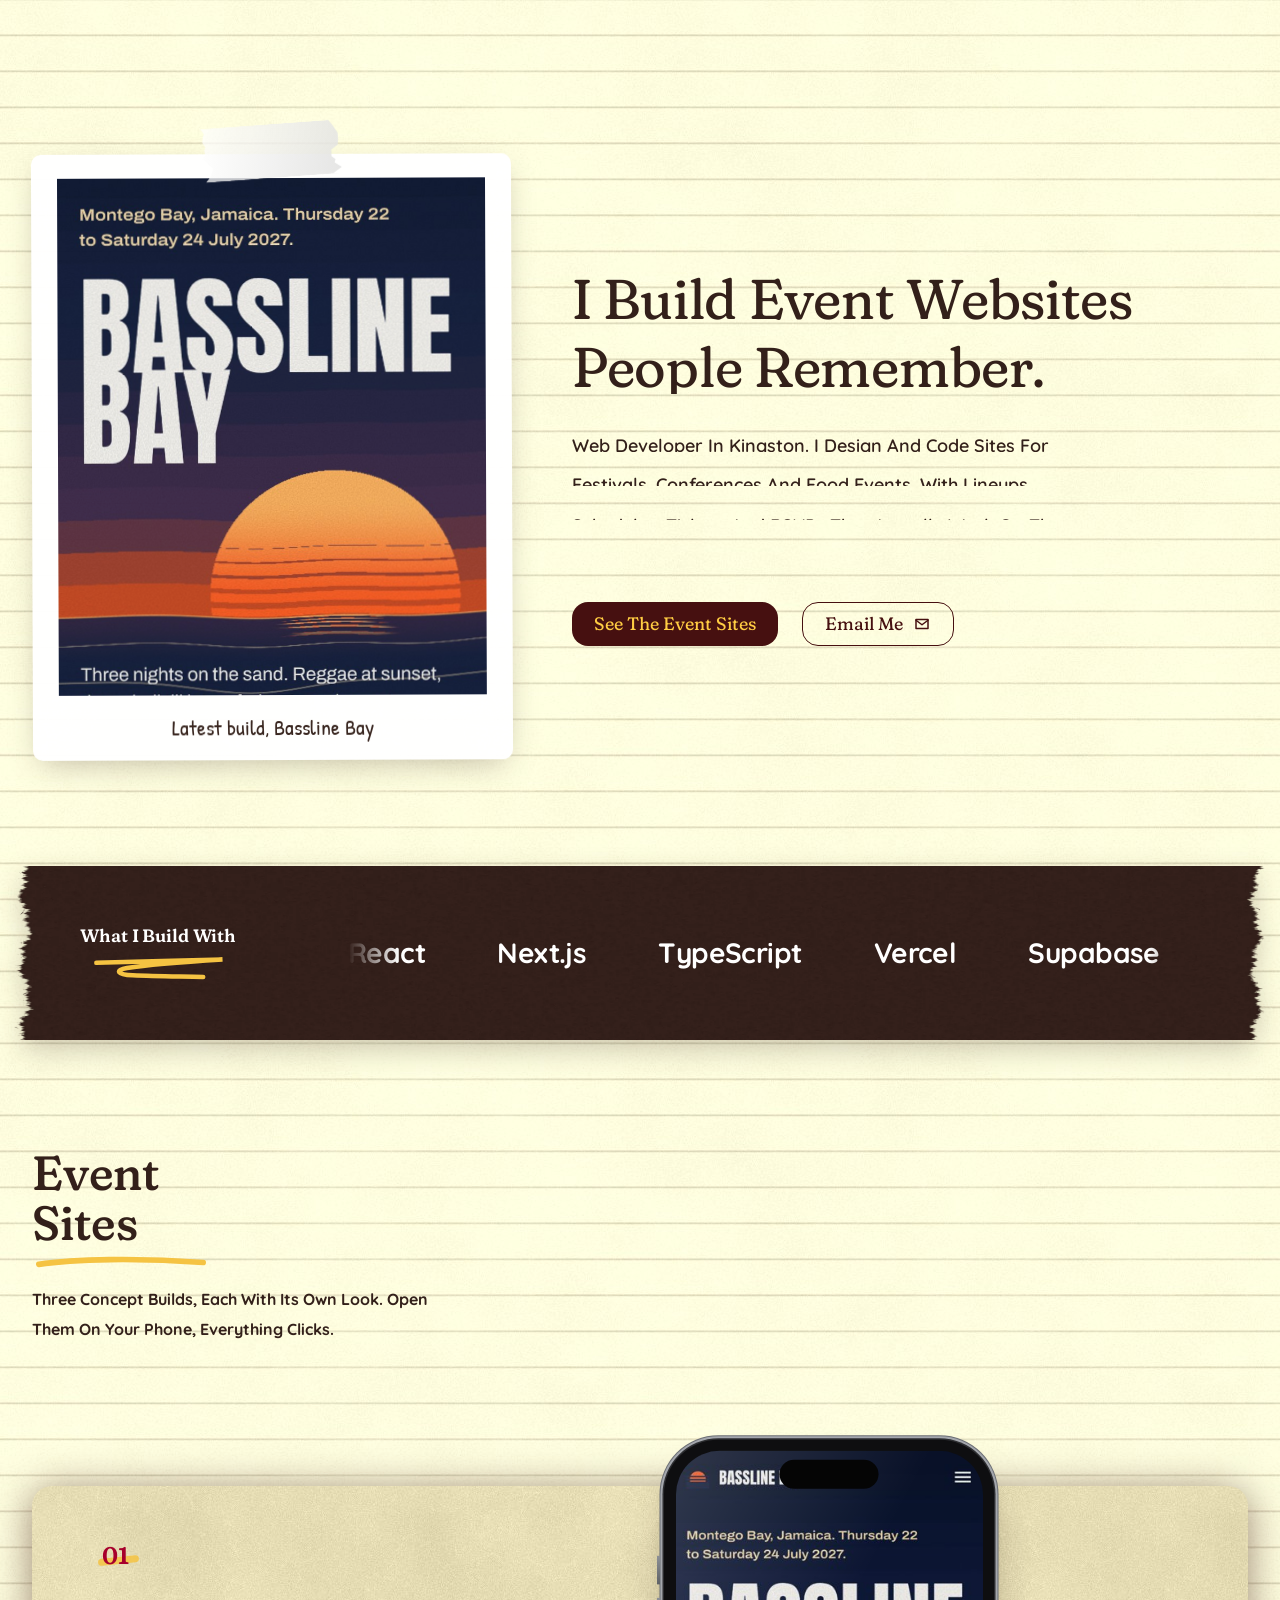
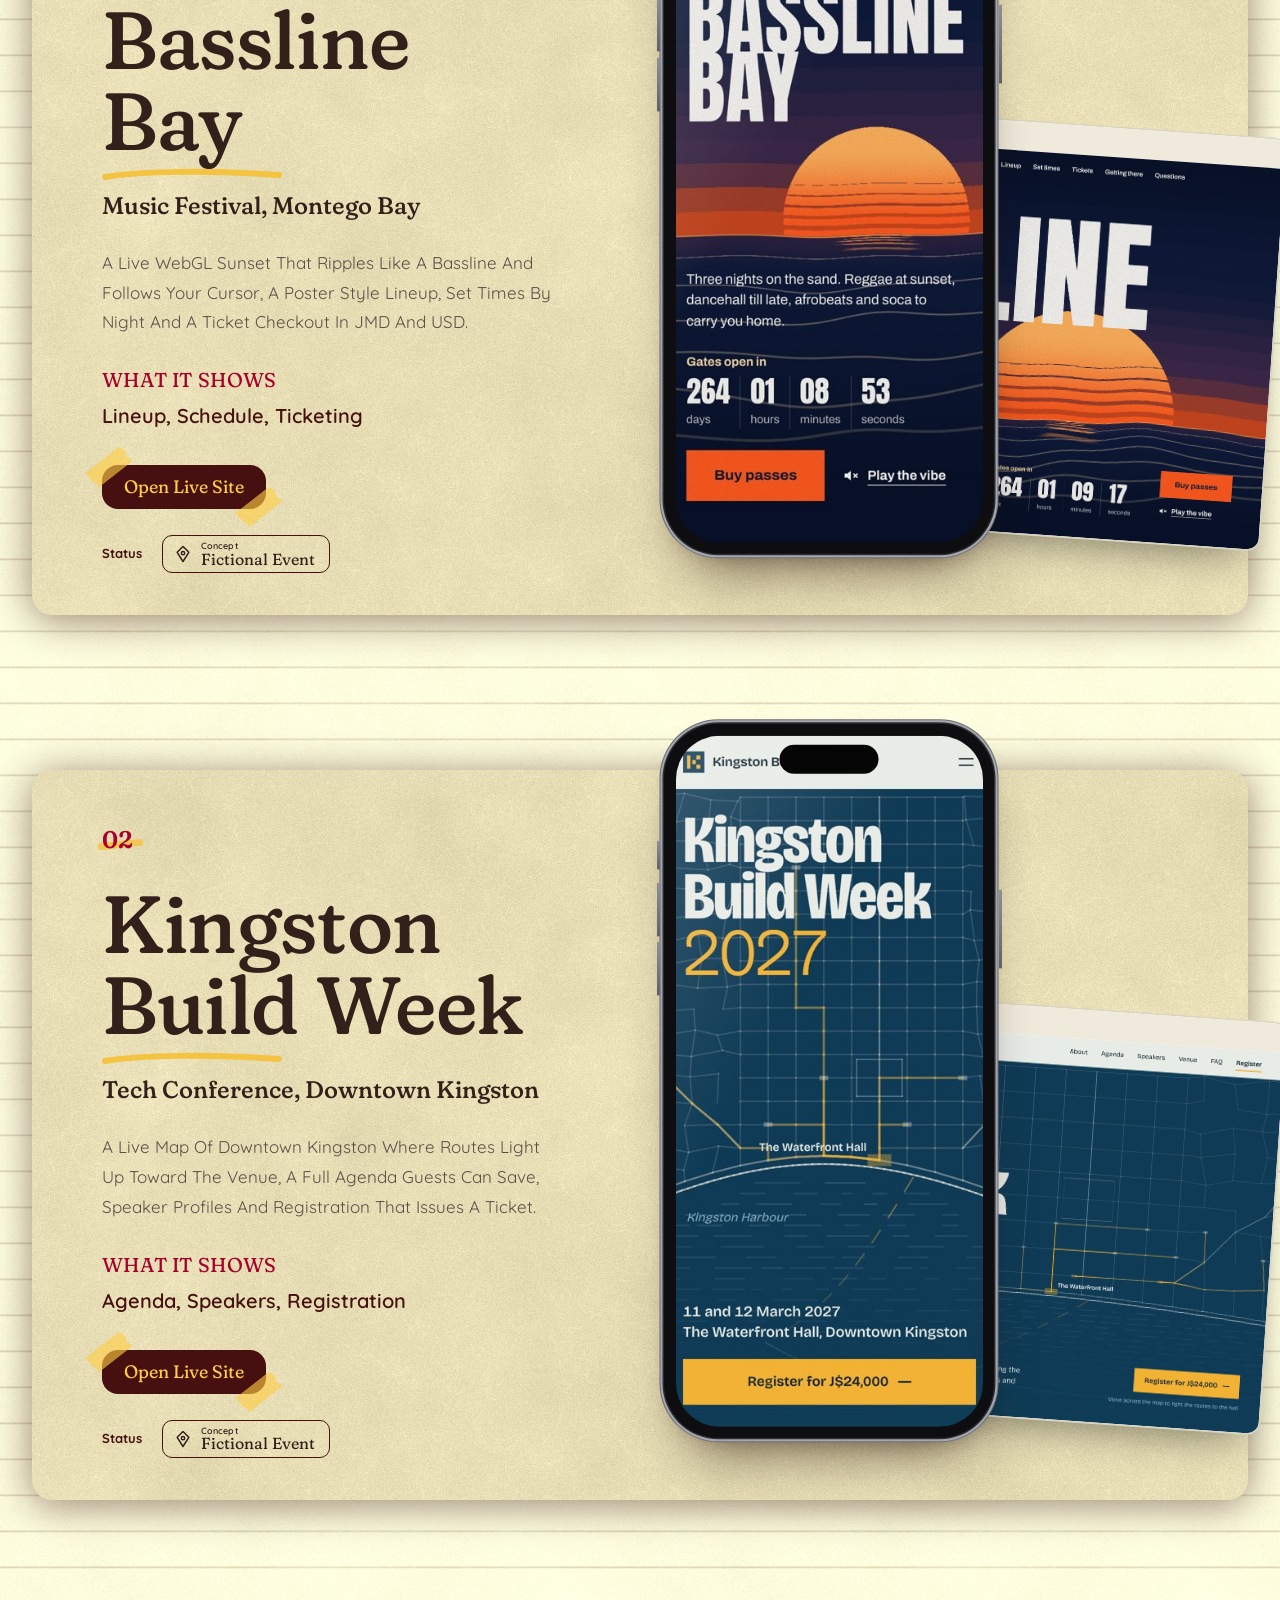
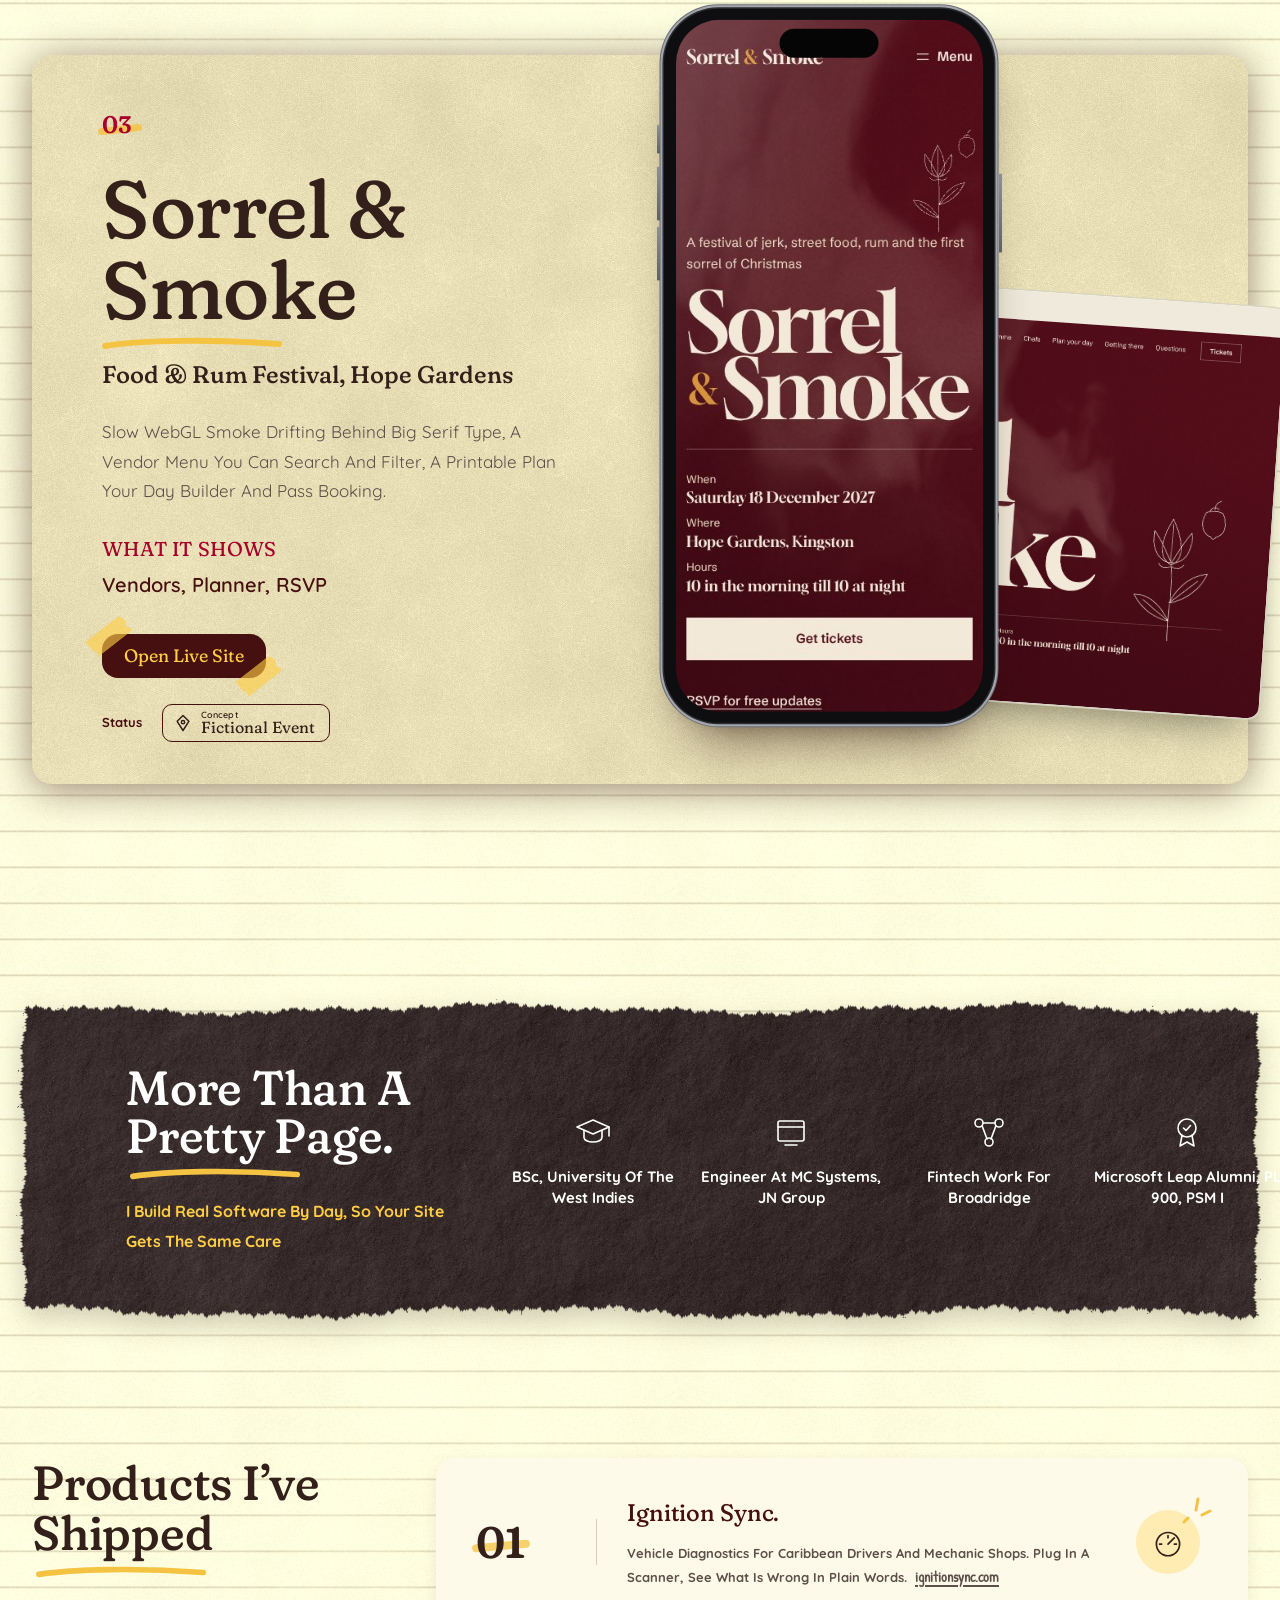
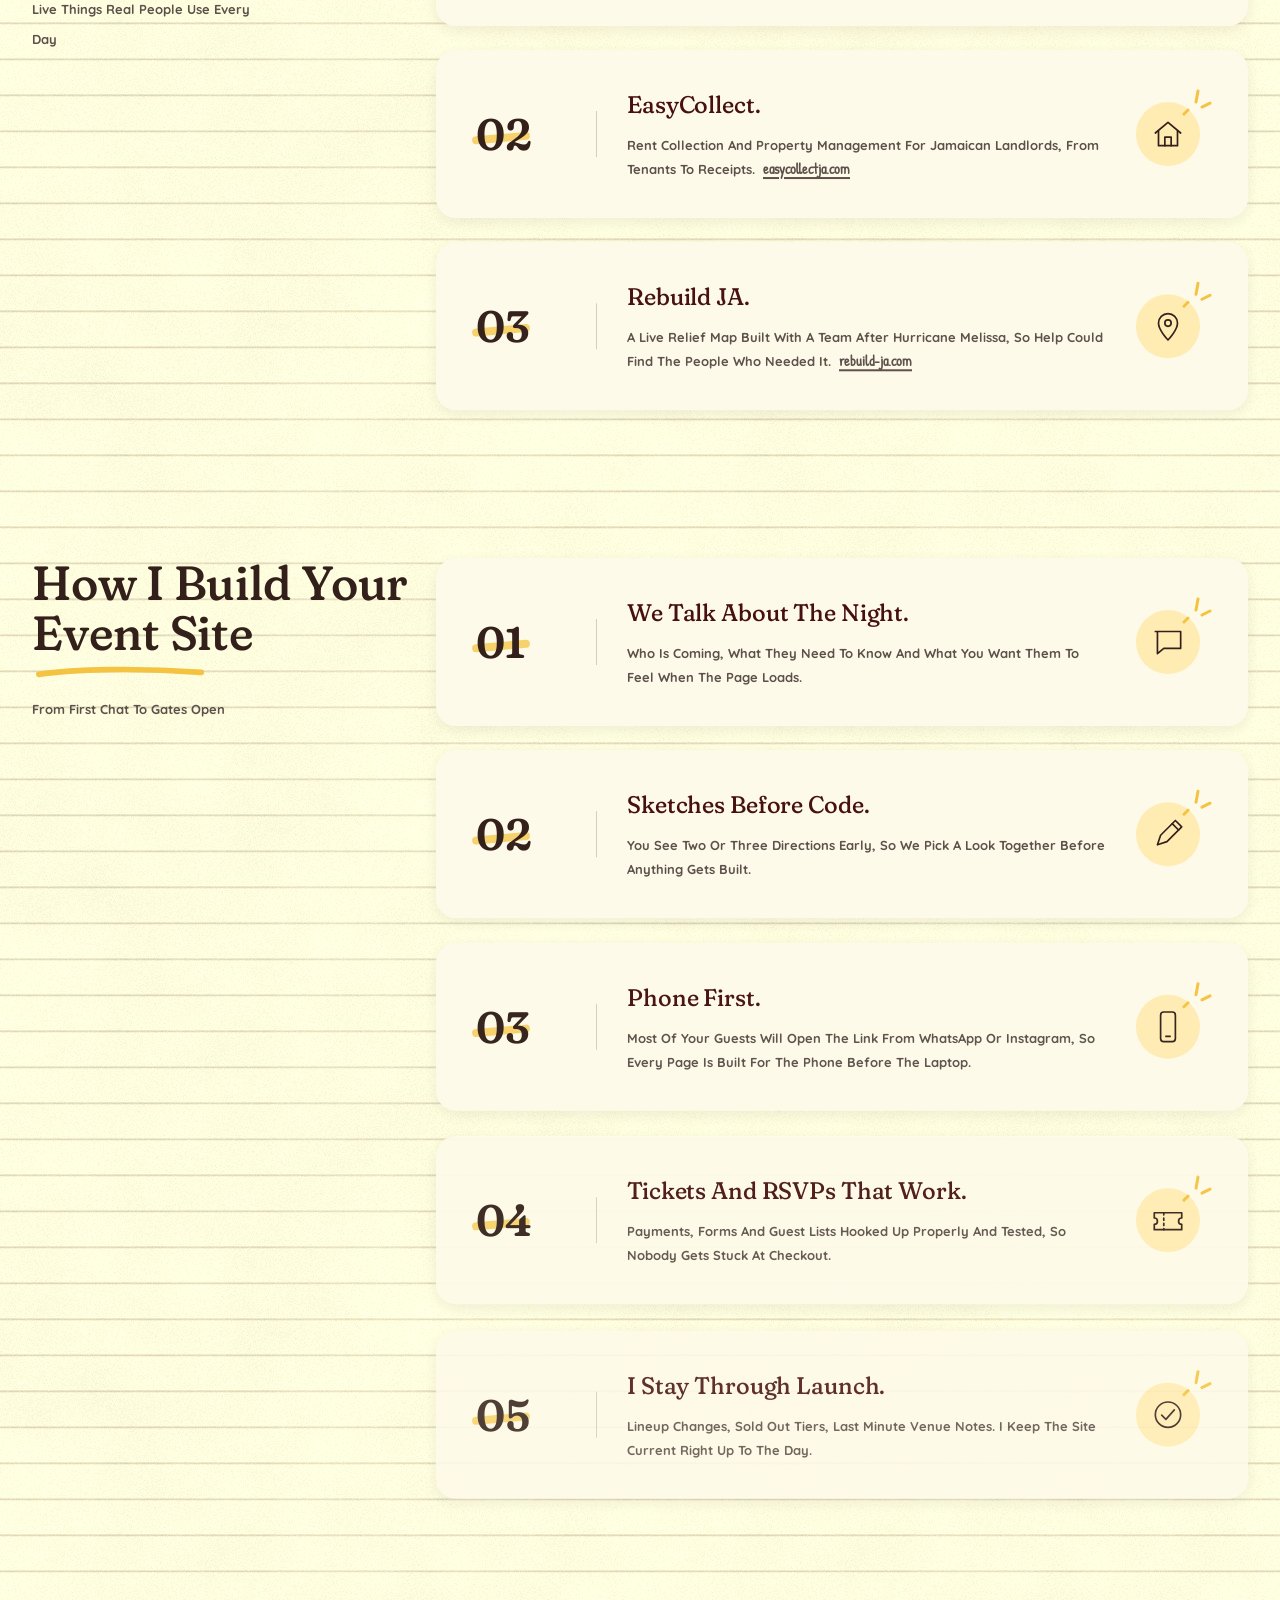
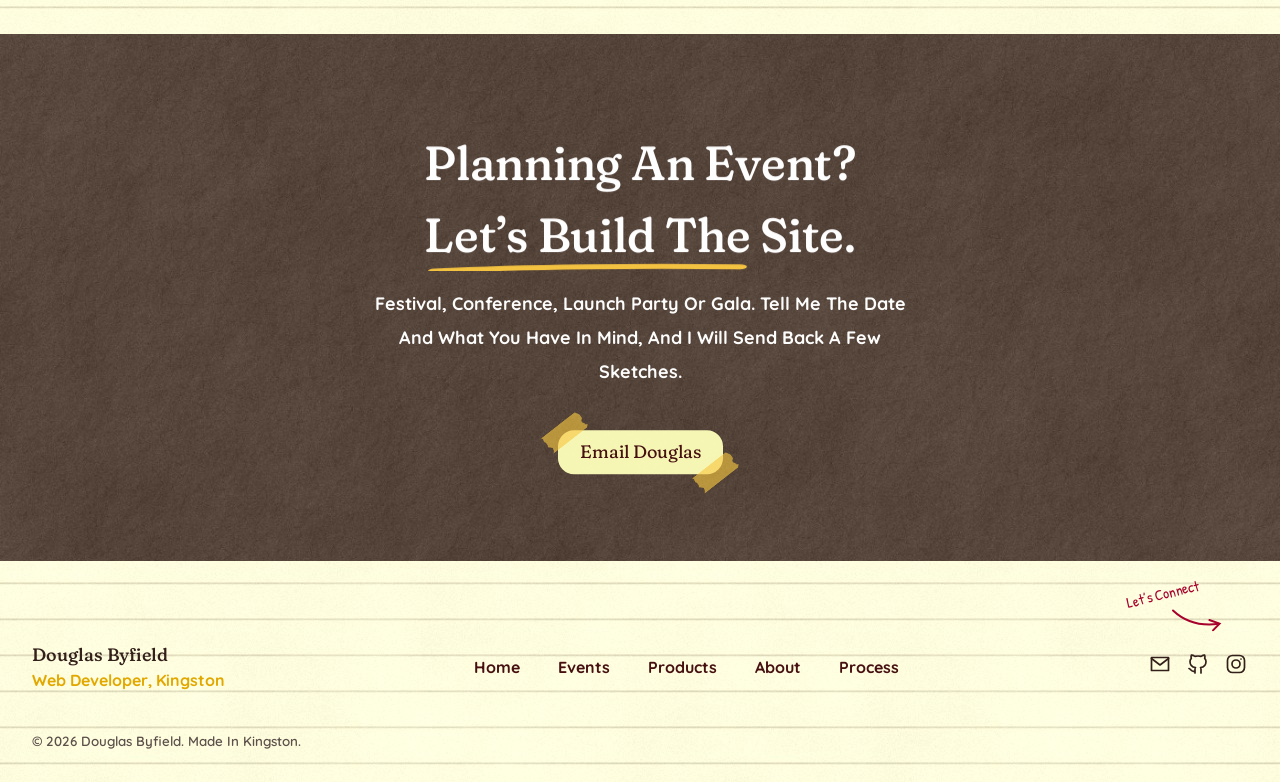
==== index.html @ 613a997d "Initial site Co-Authored-By: Claude Opus 5.5 <noreply@anthropic.com> Claude-Session: https://claude." ====
<!doctype html>
<html lang="en">
<head>
<meta charset="utf-8">
<meta name="viewport" content="width=device-width, initial-scale=1, viewport-fit=cover">
<title>Douglas Byfield | Web Developer, Kingston</title>
<meta name="description" content="Douglas Byfield is a Kingston web developer who designs and builds event websites, web apps and products that people actually use.">
<meta name="theme-color" content="#FFFFE0">
<meta property="og:title" content="Douglas Byfield | Web Developer, Kingston">
<meta property="og:description" content="Event websites, web apps and products, designed and built in Kingston, Jamaica.">
<meta property="og:type" content="website">
<meta property="og:image" content="/assets/images/work/bassline-bay-desktop.jpg">
<link rel="icon" href="data:image/svg+xml,%3Csvg xmlns='http://www.w3.org/2000/svg' viewBox='0 0 32 32'%3E%3Crect width='32' height='32' rx='7' fill='%23461010'/%3E%3Ctext x='16' y='22' font-family='Georgia' font-weight='700' font-size='15' text-anchor='middle' fill='%23FFCD43'%3EDB%3C/text%3E%3C/svg%3E">
<link rel="preconnect" href="https://fonts.googleapis.com">
<link rel="preconnect" href="https://fonts.gstatic.com" crossorigin>
<link rel="stylesheet" href="https://fonts.googleapis.com/css2?family=Fraunces:opsz,wght,SOFT,WONK@9..144,400..700,0..100,0..1&family=Quicksand:wght@400..700&family=Patrick+Hand&display=swap">
<link rel="stylesheet" href="/assets/css/home-rj.css?v=1">
<link rel="stylesheet" href="/assets/css/extra.css?v=1">
<script>(function(d){d.classList.add('js');try{if(sessionStorage.getItem('kb-intro'))d.classList.add('intro-seen')}catch(e){}setTimeout(function(){if(!window.gsap)d.classList.remove('js')},3500)})(document.documentElement)</script>
</head>
<body id="top">

<header class="top">
  <div class="wrap">
    <a class="badge" href="/">Douglas Byfield</a>
    <nav aria-label="Main">
      <ul class="menu">
        <li><a class="on" href="/">Home<svg class="swipe" viewBox="0 0 64 14" aria-hidden="true"><path d="M4 5 C 20 3, 40 3, 58 5" stroke-width="3"/><path d="M10 10 C 26 8, 44 8, 62 9" stroke-width="3"/></svg></a></li>
        <li><a href="#work">Events<svg class="swipe" viewBox="0 0 64 14" aria-hidden="true"><path d="M4 5 C 20 3, 40 3, 58 5" stroke-width="3"/><path d="M10 10 C 26 8, 44 8, 62 9" stroke-width="3"/></svg></a></li>
        <li><a href="#products">Products<svg class="swipe" viewBox="0 0 64 14" aria-hidden="true"><path d="M4 5 C 20 3, 40 3, 58 5" stroke-width="3"/><path d="M10 10 C 26 8, 44 8, 62 9" stroke-width="3"/></svg></a></li>
        <li><a href="#about">About<svg class="swipe" viewBox="0 0 64 14" aria-hidden="true"><path d="M4 5 C 20 3, 40 3, 58 5" stroke-width="3"/><path d="M10 10 C 26 8, 44 8, 62 9" stroke-width="3"/></svg></a></li>
        <li><a href="#process">Process<svg class="swipe" viewBox="0 0 64 14" aria-hidden="true"><path d="M4 5 C 20 3, 40 3, 58 5" stroke-width="3"/><path d="M10 10 C 26 8, 44 8, 62 9" stroke-width="3"/></svg></a></li>
      </ul>
    </nav>
    <a class="btn btn-dark taped" href="mailto:douglasbyfield@yahoo.com">Say Hello</a>
    <button class="burger" type="button" aria-label="Open menu" aria-expanded="false" aria-controls="drawer"><svg viewBox="0 0 64 26" fill="none" stroke="currentColor" stroke-width="2.6" stroke-linecap="round" aria-hidden="true"><path d="M3 8 C 20 6, 40 5, 61 7"/><path d="M3 19 C 22 18, 42 17, 60 19"/></svg></button>
  </div>
</header>
<div class="drawer" id="drawer" aria-hidden="true">
  <button class="drawer-x" type="button" aria-label="Close menu"><svg viewBox="0 0 30 30" fill="none" stroke="currentColor" stroke-width="2.6" stroke-linecap="round" aria-hidden="true"><path d="M5 6 C 12 13, 18 18, 25 25"/><path d="M25 5 C 18 12, 12 18, 5 24"/></svg></button>
  <nav aria-label="Menu">
    <a href="/">Home</a><a href="#work">Events</a><a href="#products">Products</a><a href="#about">About</a><a href="#process">Process</a>
  </nav>
  <a class="btn btn-cream taped" href="mailto:douglasbyfield@yahoo.com">Say Hello</a>
  <p class="drawer-mail">douglasbyfield@yahoo.com</p>
</div>
<div class="intro" aria-hidden="true"><div class="intro-in"><p class="intro-name">Douglas Byfield</p><svg class="zig" viewBox="0 0 240 44" aria-hidden="true"><path d="M8 12 C 80 10, 160 8, 230 6 C 165 10, 105 14, 62 21 C 40 25, 44 33, 72 34 C 112 36, 152 36, 196 37" stroke-width="8"/></svg></div></div>

<main>

<section class="wrap hero">
  <figure class="polaroid rv">
    <div class="photo">
      <img src="/assets/images/work/hero.jpg" alt="The Bassline Bay festival site open on a phone" width="800" height="1000">
    </div>
    <figcaption>Latest build, Bassline Bay</figcaption>
  </figure>
  <div class="rv">
    <h1>I Build Event Websites People Remember.</h1>
    <p class="lead">Web Developer In Kingston. I Design And Code Sites For Festivals, Conferences And Food Events, With Lineups, Schedules, Tickets And RSVPs That Actually Work On The Phone In Your Guest&rsquo;s Hand.</p>
    <div class="ctas">
      <a class="btn btn-dark" href="#work">See The Event Sites</a>
      <a class="btn btn-line" href="mailto:douglasbyfield@yahoo.com">Email Me
        <svg viewBox="0 0 24 24" fill="none" stroke="currentColor" stroke-width="2" stroke-linecap="round" stroke-linejoin="round" aria-hidden="true"><path d="M4 6h16v12H4z"/><path d="M4 7l8 6 8-6"/></svg></a>
    </div>
  </div>
</section>

<div class="band-wrap">
  <div class="band tools rv">
    <h2>What I Build With<svg class="swipe zigline" viewBox="0 0 240 44" aria-hidden="true"><path d="M8 12 C 80 10, 160 8, 230 6 C 165 10, 105 14, 62 21 C 40 25, 44 33, 72 34 C 112 36, 152 36, 196 37" stroke-width="8"/></svg></h2>
    <div class="marquee" aria-label="Tools">
      <div class="track"><span>React</span><span>Next.js</span><span>TypeScript</span><span>Vercel</span><span>Supabase</span><span>FastAPI</span><span>Azure</span><span>Figma</span><span aria-hidden="true">React</span><span aria-hidden="true">Next.js</span><span aria-hidden="true">TypeScript</span><span aria-hidden="true">Vercel</span><span aria-hidden="true">Supabase</span><span aria-hidden="true">FastAPI</span><span aria-hidden="true">Azure</span><span aria-hidden="true">Figma</span></div>
    </div>
  </div>
</div>

<section class="wrap block" id="work">
  <div class="head rv">
    <h2>Event<br>Sites</h2>
    <svg class="swipe" viewBox="0 0 180 18" aria-hidden="true"><path d="M3 11 C 40 5, 110 4, 177 9" stroke-width="6"/></svg>
    <p>Three Concept Builds, Each With Its Own Look. Open Them On Your Phone, Everything Clicks.</p>
  </div>

  <ol class="projects">
    <li class="proj rv">
      <div class="copy">
        <span class="num">01</span>
        <h3>Bassline Bay</h3>
        <svg class="swipe title-swipe" viewBox="0 0 180 18" aria-hidden="true"><path d="M3 11 C 40 5, 110 4, 177 9" stroke-width="6"/></svg>
        <p class="kind">Music Festival, Montego Bay</p>
        <p class="desc" data-desc="bassline-bay">A Live WebGL Sunset That Ripples Like A Bassline And Follows Your Cursor, A Poster Style Lineup, Set Times By Night And A Ticket Checkout In JMD And USD.</p>
        <p class="role-l">What It Shows</p>
        <p class="role">Lineup, Schedule, Ticketing</p>
        <a class="btn btn-dark taped" href="https://bassline-bay.vercel.app" target="_blank" rel="noopener">Open Live Site</a>
        <div class="built"><span class="built-l">Status</span><span class="store"><svg viewBox="0 0 24 24" aria-hidden="true"><path d="M12 3l7 7-7 11-7-11z"/><circle cx="12" cy="11" r="2"/></svg><span><small>Concept</small>Fictional Event</span></span></div>
      </div>
      <p class="note hand">Built For The Big Night<svg viewBox="0 0 70 46" fill="none" stroke="currentColor" stroke-width="2" stroke-linecap="round" aria-hidden="true"><path d="M4 4 C 10 26, 34 38, 62 40"/><path d="M52 32 L 63 40 L 51 45"/></svg></p>
      <div class="art" aria-hidden="true">
        <span class="browser b2"><i><b></b><b></b><b></b></i><img src="/assets/images/work/bassline-bay-desktop.jpg" alt=""></span>
        <span class="phone p1"><img src="/assets/images/work/bassline-bay-mobile.jpg" alt=""><i class="glare"></i></span>
      </div>
    </li>

    <li class="proj rv">
      <div class="copy">
        <span class="num">02</span>
        <h3>Kingston Build Week</h3>
        <svg class="swipe title-swipe" viewBox="0 0 180 18" aria-hidden="true"><path d="M3 11 C 40 5, 110 4, 177 9" stroke-width="6"/></svg>
        <p class="kind">Tech Conference, Downtown Kingston</p>
        <p class="desc" data-desc="kingston-build-week">A Live Map Of Downtown Kingston Where Routes Light Up Toward The Venue, A Full Agenda Guests Can Save, Speaker Profiles And Registration That Issues A Ticket.</p>
        <p class="role-l">What It Shows</p>
        <p class="role">Agenda, Speakers, Registration</p>
        <a class="btn btn-dark taped" href="https://kingston-build-week.vercel.app" target="_blank" rel="noopener">Open Live Site</a>
        <div class="built"><span class="built-l">Status</span><span class="store"><svg viewBox="0 0 24 24" aria-hidden="true"><path d="M12 3l7 7-7 11-7-11z"/><circle cx="12" cy="11" r="2"/></svg><span><small>Concept</small>Fictional Event</span></span></div>
      </div>
      <p class="note hand">Pick Your Sessions<svg viewBox="0 0 70 46" fill="none" stroke="currentColor" stroke-width="2" stroke-linecap="round" aria-hidden="true"><path d="M4 4 C 10 26, 34 38, 62 40"/><path d="M52 32 L 63 40 L 51 45"/></svg></p>
      <div class="art" aria-hidden="true">
        <span class="browser b2"><i><b></b><b></b><b></b></i><img src="/assets/images/work/kingston-build-week-desktop.jpg" alt=""></span>
        <span class="phone p1"><img src="/assets/images/work/kingston-build-week-mobile.jpg" alt=""><i class="glare"></i></span>
      </div>
    </li>

    <li class="proj rv">
      <div class="copy">
        <span class="num">03</span>
        <h3>Sorrel &amp; Smoke</h3>
        <svg class="swipe title-swipe" viewBox="0 0 180 18" aria-hidden="true"><path d="M3 11 C 40 5, 110 4, 177 9" stroke-width="6"/></svg>
        <p class="kind">Food &amp; Rum Festival, Hope Gardens</p>
        <p class="desc" data-desc="sorrel-and-smoke">Slow WebGL Smoke Drifting Behind Big Serif Type, A Vendor Menu You Can Search And Filter, A Printable Plan Your Day Builder And Pass Booking.</p>
        <p class="role-l">What It Shows</p>
        <p class="role">Vendors, Planner, RSVP</p>
        <a class="btn btn-dark taped" href="https://sorrel-and-smoke.vercel.app" target="_blank" rel="noopener">Open Live Site</a>
        <div class="built"><span class="built-l">Status</span><span class="store"><svg viewBox="0 0 24 24" aria-hidden="true"><path d="M12 3l7 7-7 11-7-11z"/><circle cx="12" cy="11" r="2"/></svg><span><small>Concept</small>Fictional Event</span></span></div>
      </div>
      <p class="note hand">Plan The Whole Day<svg viewBox="0 0 70 46" fill="none" stroke="currentColor" stroke-width="2" stroke-linecap="round" aria-hidden="true"><path d="M4 4 C 10 26, 34 38, 62 40"/><path d="M52 32 L 63 40 L 51 45"/></svg></p>
      <div class="art" aria-hidden="true">
        <span class="browser b2"><i><b></b><b></b><b></b></i><img src="/assets/images/work/sorrel-and-smoke-desktop.jpg" alt=""></span>
        <span class="phone p1"><img src="/assets/images/work/sorrel-and-smoke-mobile.jpg" alt=""><i class="glare"></i></span>
      </div>
    </li>
  </ol>
</section>

<section class="proof" id="about">
  <div class="band-wrap">
    <div class="band rv">
      <div class="grid">
        <div class="head light">
          <h2>More Than A Pretty Page.</h2>
          <svg class="swipe" viewBox="0 0 180 18" aria-hidden="true"><path d="M3 11 C 40 5, 110 4, 177 9" stroke-width="6"/></svg>
          <p>I Build Real Software By Day, So Your Site Gets The Same Care</p>
        </div>
        <ul>
          <li><svg viewBox="0 0 40 40" aria-hidden="true"><path d="M4 15 20 8l16 7-16 7z"/><path d="M11 18.5v7c0 2.5 4 4.5 9 4.5s9-2 9-4.5v-7"/><path d="M36 15v9"/></svg>BSc, University Of The West Indies</li>
          <li><svg viewBox="0 0 40 40" aria-hidden="true"><rect x="7" y="9" width="26" height="20" rx="2"/><path d="M7 15h26M14 33h12"/></svg>Engineer At MC Systems, JN Group</li>
          <li><svg viewBox="0 0 40 40" aria-hidden="true"><circle cx="10" cy="11" r="4"/><circle cx="30" cy="11" r="4"/><circle cx="20" cy="30" r="4"/><path d="M13 13.5 18 27M27 13.5 22 27M14 11h12"/></svg>Fintech Work For Broadridge</li>
          <li><svg viewBox="0 0 40 40" aria-hidden="true"><circle cx="20" cy="16" r="9"/><path d="M15 23.5 13 34l7-4 7 4-2-10.5"/><path d="M16.5 16l2.5 2.5 4.5-5"/></svg>Microsoft Leap Alumni, PL 900, PSM I</li>
        </ul>
      </div>
    </div>
  </div>
</section>

<section class="wrap block how" id="products">
  <div class="head rv">
    <h2>Products I&rsquo;ve Shipped</h2>
    <svg class="swipe" viewBox="0 0 180 18" aria-hidden="true"><path d="M3 11 C 40 5, 110 4, 177 9" stroke-width="6"/></svg>
    <p>Live Things Real People Use Every Day</p>
  </div>
  <ol>
    <li class="rv"><span class="big">01</span><span class="rule"></span><div><h3>Ignition Sync.</h3><p>Vehicle Diagnostics For Caribbean Drivers And Mechanic Shops. Plug In A Scanner, See What Is Wrong In Plain Words. <a class="ext" href="https://ignitionsync.com" target="_blank" rel="noopener">ignitionsync.com</a></p></div><span class="ic"><svg viewBox="0 0 36 36" aria-hidden="true"><circle cx="18" cy="20" r="11"/><path d="M18 20l6-6M10 20h2M24 20h2M18 12v2"/></svg></span></li>
    <li class="rv"><span class="big">02</span><span class="rule"></span><div><h3>EasyCollect.</h3><p>Rent Collection And Property Management For Jamaican Landlords, From Tenants To Receipts. <a class="ext" href="https://easycollectja.com" target="_blank" rel="noopener">easycollectja.com</a></p></div><span class="ic"><svg viewBox="0 0 36 36" aria-hidden="true"><path d="M6 17L18 7l12 10"/><path d="M9 15v14h18V15"/><path d="M15 29v-8h6v8"/></svg></span></li>
    <li class="rv"><span class="big">03</span><span class="rule"></span><div><h3>Rebuild JA.</h3><p>A Live Relief Map Built With A Team After Hurricane Melissa, So Help Could Find The People Who Needed It. <a class="ext" href="https://rebuild-ja.com" target="_blank" rel="noopener">rebuild-ja.com</a></p></div><span class="ic"><svg viewBox="0 0 36 36" aria-hidden="true"><path d="M18 31s-9-9-9-16a9 9 0 0 1 18 0c0 7-9 16-9 16z"/><circle cx="18" cy="15" r="3"/></svg></span></li>
  </ol>
</section>

<section class="wrap block how" id="process">
  <div class="head rv">
    <h2>How I Build Your Event Site</h2>
    <svg class="swipe" viewBox="0 0 180 18" aria-hidden="true"><path d="M3 11 C 40 5, 110 4, 177 9" stroke-width="6"/></svg>
    <p>From First Chat To Gates Open</p>
  </div>
  <ol>
    <li class="rv"><span class="big">01</span><span class="rule"></span><div><h3>We Talk About The Night.</h3><p>Who Is Coming, What They Need To Know And What You Want Them To Feel When The Page Loads.</p></div><span class="ic"><svg viewBox="0 0 36 36" aria-hidden="true"><path d="M6 8h24v16H14l-6 5V8z"/></svg></span></li>
    <li class="rv"><span class="big">02</span><span class="rule"></span><div><h3>Sketches Before Code.</h3><p>You See Two Or Three Directions Early, So We Pick A Look Together Before Anything Gets Built.</p></div><span class="ic"><svg viewBox="0 0 36 36" aria-hidden="true"><path d="M8 28l3-9 14-14 6 6-14 14z"/><path d="M22 8l6 6"/></svg></span></li>
    <li class="rv"><span class="big">03</span><span class="rule"></span><div><h3>Phone First.</h3><p>Most Of Your Guests Will Open The Link From WhatsApp Or Instagram, So Every Page Is Built For The Phone Before The Laptop.</p></div><span class="ic"><svg viewBox="0 0 36 36" aria-hidden="true"><rect x="11" y="4" width="14" height="28" rx="3"/><path d="M16 27h4"/></svg></span></li>
    <li class="rv"><span class="big">04</span><span class="rule"></span><div><h3>Tickets And RSVPs That Work.</h3><p>Payments, Forms And Guest Lists Hooked Up Properly And Tested, So Nobody Gets Stuck At Checkout.</p></div><span class="ic"><svg viewBox="0 0 36 36" aria-hidden="true"><path d="M5 11h26v5a3 3 0 0 0 0 6v5H5v-5a3 3 0 0 0 0-6z"/><path d="M14 11v16" stroke-dasharray="2 3"/></svg></span></li>
    <li class="rv"><span class="big">05</span><span class="rule"></span><div><h3>I Stay Through Launch.</h3><p>Lineup Changes, Sold Out Tiers, Last Minute Venue Notes. I Keep The Site Current Right Up To The Day.</p></div><span class="ic"><svg viewBox="0 0 36 36" aria-hidden="true"><circle cx="18" cy="18" r="12"/><path d="M12 18.5l4 4 8-9"/></svg></span></li>
  </ol>
</section>

<section class="talk" id="contact">
  <h2 class="rv">Planning An Event?<br><span>Let&rsquo;s Build The Site.<svg class="swipe" viewBox="0 0 160 16" preserveAspectRatio="none" aria-hidden="true"><path d="M4 10 C 50 4, 110 4, 156 8" stroke-width="5"/></svg></span></h2>
  <p class="rv">Festival, Conference, Launch Party Or Gala. Tell Me The Date And What You Have In Mind, And I Will Send Back A Few Sketches.</p>
  <a class="btn btn-cream taped rv" href="mailto:douglasbyfield@yahoo.com?subject=Event%20website">Email Douglas</a>
</section>

</main>

<footer class="foot wrap">
  <p class="hand">Let&rsquo;s Connect<svg viewBox="0 0 50 34" fill="none" stroke="currentColor" stroke-width="2" stroke-linecap="round" aria-hidden="true"><path d="M3 4 C 12 18, 26 26, 44 28"/><path d="M36 22 L 45 28 L 37 33"/></svg></p>
  <div class="row">
    <div class="who"><b>Douglas Byfield</b><span>Web Developer, Kingston</span></div>
    <nav aria-label="Footer"><a href="/">Home</a><a href="#work">Events</a><a href="#products">Products</a><a href="#about">About</a><a href="#process">Process</a></nav>
    <div class="soc">
      <a href="mailto:douglasbyfield@yahoo.com" aria-label="Email"><svg viewBox="0 0 24 24"><path d="M3.5 5.5h17v13h-17z"/><path d="M3.5 6.5l8.5 6.5 8.5-6.5"/></svg></a>
      <a href="https://github.com/Dougsworth" target="_blank" rel="noopener" aria-label="GitHub"><svg viewBox="0 0 24 24"><path d="M9 19c-4 1.5-4-2-6-2.5M15 21v-3.5c0-1 .1-1.4-.5-2 2.8-.3 5.5-1.4 5.5-6a4.6 4.6 0 0 0-1.3-3.2 4.2 4.2 0 0 0-.1-3.2s-1.1-.3-3.5 1.3a12 12 0 0 0-6.2 0C6.5 2.8 5.4 3.1 5.4 3.1a4.2 4.2 0 0 0-.1 3.2A4.6 4.6 0 0 0 4 9.5c0 4.6 2.7 5.7 5.5 6-.6.6-.6 1.2-.5 2V21"/></svg></a>
      <a href="https://instagram.com/jamahlllll" target="_blank" rel="noopener" aria-label="Instagram"><svg viewBox="0 0 24 24"><rect x="3.5" y="3.5" width="17" height="17" rx="5"/><circle cx="12" cy="12" r="4"/><path d="M17 7h.01"/></svg></a>
    </div>
  </div>
  <small>&copy; 2026 Douglas Byfield. Made In Kingston.</small>
</footer>

<script src="/assets/js/vendor/gsap.min.js" defer></script>
<script src="/assets/js/vendor/ScrollTrigger.min.js" defer></script>
<script src="/assets/js/vendor/SplitText.min.js" defer></script>
<script src="/assets/js/vendor/lenis.min.js" defer></script>
<script src="/assets/js/notebook.js?v=1" defer></script>
<script>
(function(){
  var b=document.querySelector('.burger'),d=document.getElementById('drawer');
  if(!b||!d)return;
  function set(o){d.classList.toggle('open',o);d.setAttribute('aria-hidden',!o);b.setAttribute('aria-expanded',o);document.documentElement.classList.toggle('menu-open',o);document.dispatchEvent(new CustomEvent('kb:menu',{detail:o}))}
  b.addEventListener('click',function(){set(!d.classList.contains('open'))});
  d.querySelector('.drawer-x').addEventListener('click',function(){set(false)});
  d.querySelectorAll('a').forEach(function(a){a.addEventListener('click',function(){set(false)})});
  document.addEventListener('keydown',function(e){if(e.key==='Escape')set(false)});
})();
</script>
</body>
</html>
---- assets/css/home-rj.css ----
:root{
--torn-band:polygon(0.00% 3.32%,0.63% 4.50%,1.26% 4.12%,1.89% 3.19%,2.52% 3.05%,3.14% 3.16%,3.77% 3.46%,4.40% 3.49%,5.03% 4.50%,5.66% 3.36%,6.29% 3.67%,6.92% 3.32%,7.55% 2.99%,8.18% 3.40%,8.81% 2.35%,9.43% 2.90%,10.06% 2.77%,10.69% 2.84%,11.32% 2.76%,11.95% 1.90%,12.58% 1.23%,13.21% 2.03%,13.84% 1.71%,14.47% 1.21%,15.09% 1.34%,15.72% 0.35%,16.35% 0.87%,16.98% 0.21%,17.61% 1.26%,18.24% 4.50%,18.87% 1.27%,19.50% 0.07%,20.13% 0.54%,20.75% 1.31%,21.38% 1.40%,22.01% 2.03%,22.64% 3.23%,23.27% 3.71%,23.90% 1.69%,24.53% 2.82%,25.16% 1.83%,25.79% 0.99%,26.42% 1.78%,27.04% 1.58%,27.67% 1.44%,28.30% 2.43%,28.93% 3.43%,29.56% 3.21%,30.19% 4.04%,30.82% 3.38%,31.45% 3.15%,32.08% 3.30%,32.70% 4.50%,33.33% 3.70%,33.96% 4.50%,34.59% 4.50%,35.22% 4.50%,35.85% 4.50%,36.48% 4.37%,37.11% 3.12%,37.74% 4.50%,38.36% 3.10%,38.99% 2.27%,39.62% 3.97%,40.25% 2.03%,40.88% 2.13%,41.51% 2.19%,42.14% 4.50%,42.77% 4.11%,43.40% 4.50%,44.03% 4.50%,44.65% 4.05%,45.28% 3.55%,45.91% 3.15%,46.54% 2.94%,47.17% 2.89%,47.80% 2.27%,48.43% 1.24%,49.06% 0.64%,49.69% 1.90%,50.31% 0.00%,50.94% 0.00%,51.57% 0.00%,52.20% 0.00%,52.83% 2.52%,53.46% 0.00%,54.09% 0.00%,54.72% 0.00%,55.35% 0.00%,55.97% 2.47%,56.60% 3.03%,57.23% 1.43%,57.86% 0.22%,58.49% 0.00%,59.12% 0.00%,59.75% 0.18%,60.38% 0.99%,61.01% 1.22%,61.64% 2.61%,62.26% 0.00%,62.89% 0.00%,63.52% 0.08%,64.15% 0.00%,64.78% 0.38%,65.41% 1.45%,66.04% 2.43%,66.67% 4.50%,67.30% 4.33%,67.92% 3.17%,68.55% 3.74%,69.18% 3.83%,69.81% 4.44%,70.44% 3.41%,71.07% 3.63%,71.70% 2.99%,72.33% 3.42%,72.96% 2.60%,73.58% 2.79%,74.21% 2.88%,74.84% 2.70%,75.47% 3.76%,76.10% 4.16%,76.73% 3.06%,77.36% 2.78%,77.99% 2.72%,78.62% 2.87%,79.25% 3.39%,79.87% 4.45%,80.50% 1.72%,81.13% 1.76%,81.76% 2.08%,82.39% 0.00%,83.02% 0.00%,83.65% 0.63%,84.28% 0.71%,84.91% 0.33%,85.53% 0.00%,86.16% 0.00%,86.79% 0.73%,87.42% 4.03%,88.05% 2.07%,88.68% 1.20%,89.31% 2.33%,89.94% 1.35%,90.57% 4.50%,91.19% 3.62%,91.82% 2.03%,92.45% 2.36%,93.08% 1.79%,93.71% 3.03%,94.34% 3.97%,94.97% 4.50%,95.60% 3.42%,96.23% 2.60%,96.86% 1.50%,97.48% 0.60%,98.11% 0.00%,98.74% 0.65%,99.37% 0.83%,100.00% 3.33%,99.60% 0.00%,99.88% 4.00%,100.00% 8.00%,99.10% 12.00%,99.51% 16.00%,99.27% 20.00%,99.65% 24.00%,99.32% 28.00%,99.78% 32.00%,99.59% 36.00%,99.56% 40.00%,99.49% 44.00%,99.30% 48.00%,99.17% 52.00%,98.60% 56.00%,98.60% 60.00%,98.71% 64.00%,98.60% 68.00%,98.78% 72.00%,98.66% 76.00%,98.65% 80.00%,98.60% 84.00%,98.60% 88.00%,98.60% 92.00%,98.60% 96.00%,98.60% 100.00%,100.00% 98.12%,99.37% 98.09%,98.74% 98.30%,98.11% 99.36%,97.48% 98.93%,96.86% 98.09%,96.23% 97.32%,95.60% 96.65%,94.97% 97.02%,94.34% 97.21%,93.71% 96.43%,93.08% 96.33%,92.45% 95.50%,91.82% 95.50%,91.19% 95.50%,90.57% 95.50%,89.94% 95.50%,89.31% 95.86%,88.68% 95.86%,88.05% 95.50%,87.42% 95.83%,86.79% 95.50%,86.16% 95.50%,85.53% 95.50%,84.91% 95.50%,84.28% 95.50%,83.65% 95.50%,83.02% 96.23%,82.39% 96.32%,81.76% 95.57%,81.13% 96.77%,80.50% 97.02%,79.87% 97.33%,79.25% 98.15%,78.62% 95.50%,77.99% 96.33%,77.36% 97.32%,76.73% 96.64%,76.10% 95.50%,75.47% 95.50%,74.84% 96.40%,74.21% 96.32%,73.58% 95.50%,72.96% 95.50%,72.33% 95.50%,71.70% 95.50%,71.07% 95.75%,70.44% 95.71%,69.81% 95.81%,69.18% 97.50%,68.55% 96.79%,67.92% 95.92%,67.30% 96.88%,66.67% 97.57%,66.04% 97.76%,65.41% 96.71%,64.78% 97.91%,64.15% 96.84%,63.52% 96.37%,62.89% 95.50%,62.26% 95.50%,61.64% 95.90%,61.01% 95.68%,60.38% 96.81%,59.75% 97.28%,59.12% 97.93%,58.49% 99.21%,57.86% 98.29%,57.23% 99.30%,56.60% 99.72%,55.97% 99.09%,55.35% 98.51%,54.72% 97.62%,54.09% 96.61%,53.46% 97.16%,52.83% 96.47%,52.20% 95.89%,51.57% 95.50%,50.94% 95.50%,50.31% 95.50%,49.69% 95.50%,49.06% 96.18%,48.43% 95.78%,47.80% 96.95%,47.17% 95.50%,46.54% 96.54%,45.91% 95.76%,45.28% 95.50%,44.65% 95.87%,44.03% 96.84%,43.40% 96.03%,42.77% 95.96%,42.14% 96.77%,41.51% 97.46%,40.88% 97.11%,40.25% 97.39%,39.62% 98.64%,38.99% 99.79%,38.36% 100.00%,37.74% 100.00%,37.11% 98.29%,36.48% 99.84%,35.85% 97.18%,35.22% 100.00%,34.59% 99.48%,33.96% 100.00%,33.33% 97.70%,32.70% 99.93%,32.08% 99.91%,31.45% 98.20%,30.82% 100.00%,30.19% 99.69%,29.56% 100.00%,28.93% 100.00%,28.30% 100.00%,27.67% 98.85%,27.04% 98.43%,26.42% 97.56%,25.79% 95.50%,25.16% 96.73%,24.53% 97.20%,23.90% 96.89%,23.27% 96.17%,22.64% 96.82%,22.01% 97.94%,21.38% 98.20%,20.75% 97.72%,20.13% 97.04%,19.50% 99.12%,18.87% 98.47%,18.24% 100.00%,17.61% 97.82%,16.98% 96.81%,16.35% 99.80%,15.72% 100.00%,15.09% 98.91%,14.47% 99.75%,13.84% 98.85%,13.21% 99.71%,12.58% 99.11%,11.95% 95.95%,11.32% 99.12%,10.69% 99.03%,10.06% 99.74%,9.43% 99.84%,8.81% 99.63%,8.18% 99.08%,7.55% 98.32%,6.92% 97.52%,6.29% 96.18%,5.66% 97.06%,5.03% 96.06%,4.40% 95.50%,3.77% 95.50%,3.14% 95.93%,2.52% 97.15%,1.89% 97.25%,1.26% 96.95%,0.63% 95.76%,0.00% 97.08%,0.48% 100.00%,0.24% 96.00%,0.12% 92.00%,0.27% 88.00%,0.14% 84.00%,0.74% 80.00%,0.31% 76.00%,0.30% 72.00%,0.05% 68.00%,0.00% 64.00%,0.00% 60.00%,0.00% 56.00%,0.00% 52.00%,0.08% 48.00%,0.47% 44.00%,0.16% 40.00%,0.00% 36.00%,0.00% 32.00%,0.46% 28.00%,0.49% 24.00%,0.40% 20.00%,0.45% 16.00%,0.33% 12.00%,0.49% 8.00%,0.99% 4.00%,0.50% 0.00%);
--torn-badge:polygon(0.00% 4.29%,2.56% 2.79%,5.13% 2.45%,7.69% 6.39%,10.26% 2.59%,12.82% 2.29%,15.38% 3.15%,17.95% 3.16%,20.51% 2.75%,23.08% 3.72%,25.64% 2.16%,28.21% 0.00%,30.77% 0.00%,33.33% 0.00%,35.90% 0.00%,38.46% 1.56%,41.03% 1.18%,43.59% 1.92%,46.15% 4.57%,48.72% 6.39%,51.28% 3.81%,53.85% 5.44%,56.41% 10.00%,58.97% 8.36%,61.54% 10.00%,64.10% 9.77%,66.67% 10.00%,69.23% 9.48%,71.79% 5.14%,74.36% 7.07%,76.92% 3.09%,79.49% 3.32%,82.05% 0.82%,84.62% 3.47%,87.18% 4.36%,89.74% 2.95%,92.31% 1.64%,94.87% 2.75%,97.44% 4.08%,100.00% 3.14%,97.50% 0.00%,98.23% 11.11%,97.31% 22.22%,96.80% 33.33%,98.74% 44.44%,98.72% 55.56%,99.02% 66.67%,99.42% 77.78%,100.00% 88.89%,100.00% 100.00%,100.00% 95.96%,97.44% 96.95%,94.87% 97.22%,92.31% 99.25%,89.74% 100.00%,87.18% 95.49%,84.62% 99.01%,82.05% 100.00%,79.49% 100.00%,76.92% 99.15%,74.36% 100.00%,71.79% 100.00%,69.23% 100.00%,66.67% 94.58%,64.10% 99.10%,61.54% 100.00%,58.97% 98.74%,56.41% 100.00%,53.85% 100.00%,51.28% 98.22%,48.72% 96.17%,46.15% 95.46%,43.59% 94.99%,41.03% 93.00%,38.46% 92.31%,35.90% 90.50%,33.33% 91.21%,30.77% 90.00%,28.21% 90.09%,25.64% 91.37%,23.08% 90.00%,20.51% 90.00%,17.95% 90.00%,15.38% 90.00%,12.82% 90.00%,10.26% 90.00%,7.69% 90.00%,5.13% 90.00%,2.56% 90.80%,0.00% 90.00%,0.96% 100.00%,0.87% 88.89%,0.77% 77.78%,0.83% 66.67%,1.69% 55.56%,0.44% 44.44%,0.35% 33.33%,0.00% 22.22%,0.00% 11.11%,0.68% 0.00%);
--torn-tape:polygon(0.00% 0.00%,0.98% 0.00%,1.98% 0.00%,2.61% 0.00%,3.25% 0.00%,4.01% 0.00%,5.05% 0.00%,5.77% 0.00%,6.49% 0.00%,7.13% 0.00%,8.17% 0.00%,8.72% 0.00%,9.05% 0.00%,9.94% 0.00%,10.97% 0.00%,11.87% 0.00%,12.65% 0.00%,13.56% 0.00%,14.10% 0.00%,14.88% 0.00%,15.21% 0.00%,15.60% 0.00%,16.25% 0.00%,16.96% 0.00%,17.57% 0.00%,17.89% 0.00%,18.76% 0.00%,19.48% 0.00%,19.96% 0.00%,20.50% 0.00%,21.11% 0.00%,21.59% 0.00%,21.93% 0.00%,22.97% 0.00%,24.06% 0.00%,24.90% 0.00%,25.91% 0.00%,26.54% 0.00%,27.50% 0.00%,27.97% 0.00%,28.87% 0.00%,29.63% 0.00%,30.67% 0.00%,31.03% 0.00%,31.98% 0.00%,32.36% 0.00%,33.09% 0.00%,34.17% 0.00%,34.45% 0.00%,34.94% 0.00%,35.47% 0.00%,36.02% 0.00%,36.35% 0.00%,37.39% 0.00%,38.35% 0.00%,38.96% 0.00%,39.54% 0.00%,40.32% 0.00%,40.63% 0.00%,40.94% 0.00%,41.97% 0.00%,42.51% 0.00%,43.21% 0.00%,44.28% 0.00%,45.38% 0.00%,46.05% 0.00%,46.51% 0.00%,47.04% 0.00%,48.09% 0.00%,49.12% 0.00%,49.57% 0.00%,50.55% 0.00%,51.13% 0.00%,51.81% 0.00%,52.23% 0.00%,53.25% 0.00%,54.37% 0.00%,54.82% 0.00%,55.63% 0.00%,56.07% 0.00%,57.09% 0.00%,57.41% 0.00%,57.78% 0.00%,58.67% 0.00%,59.21% 0.00%,60.25% 0.00%,61.26% 0.00%,62.14% 0.00%,62.53% 0.00%,63.39% 0.00%,64.46% 0.00%,65.12% 0.00%,65.46% 0.00%,65.93% 0.00%,66.47% 0.00%,67.34% 0.00%,67.79% 0.00%,68.22% 0.00%,68.70% 0.00%,69.54% 0.00%,70.48% 0.00%,71.07% 0.00%,71.91% 0.00%,72.93% 0.00%,73.71% 0.00%,74.18% 0.00%,74.71% 0.00%,75.77% 0.00%,76.61% 0.00%,77.13% 0.00%,77.94% 0.00%,78.30% 0.00%,79.40% 0.00%,80.05% 0.00%,80.78% 0.00%,81.50% 0.00%,81.82% 0.00%,82.61% 0.00%,83.13% 0.00%,83.62% 0.00%,84.57% 0.00%,84.92% 0.00%,85.44% 0.00%,86.36% 0.00%,86.84% 0.00%,87.36% 0.00%,88.10% 0.00%,88.54% 0.00%,89.57% 0.00%,90.68% 0.00%,90.99% 0.00%,91.66% 0.00%,92.57% 0.00%,93.17% 0.00%,94.23% 0.00%,94.93% 0.00%,95.36% 0.00%,96.11% 0.00%,96.93% 0.00%,97.51% 0.00%,98.34% 0.00%,99.28% 0.00%,100.00% 0.00%,92.39% 0.00%,95.32% 10.99%,98.43% 24.87%,98.51% 36.89%,97.88% 47.05%,93.04% 55.41%,92.88% 67.51%,95.60% 73.65%,94.78% 79.64%,99.68% 88.63%,93.57% 98.68%,100.00% 100.00%,98.99% 100.00%,98.56% 100.00%,98.15% 100.00%,97.85% 100.00%,97.16% 100.00%,96.51% 100.00%,95.86% 100.00%,95.36% 100.00%,94.41% 100.00%,94.07% 100.00%,93.03% 100.00%,92.27% 100.00%,91.53% 100.00%,90.59% 100.00%,90.11% 100.00%,89.70% 100.00%,89.16% 100.00%,88.85% 100.00%,88.30% 100.00%,87.50% 100.00%,86.78% 100.00%,86.28% 100.00%,85.50% 100.00%,85.15% 100.00%,84.18% 100.00%,83.76% 100.00%,83.26% 100.00%,82.85% 100.00%,81.99% 100.00%,81.01% 100.00%,80.07% 100.00%,79.74% 100.00%,79.11% 100.00%,78.53% 100.00%,78.06% 100.00%,76.97% 100.00%,76.65% 100.00%,75.96% 100.00%,75.04% 100.00%,73.93% 100.00%,73.53% 100.00%,72.87% 100.00%,71.96% 100.00%,71.65% 100.00%,71.17% 100.00%,70.14% 100.00%,69.74% 100.00%,69.13% 100.00%,68.60% 100.00%,67.97% 100.00%,67.62% 100.00%,67.31% 100.00%,66.20% 100.00%,65.27% 100.00%,64.38% 100.00%,63.91% 100.00%,63.41% 100.00%,62.67% 100.00%,62.19% 100.00%,61.52% 100.00%,60.45% 100.00%,59.87% 100.00%,59.31% 100.00%,58.20% 100.00%,57.41% 100.00%,57.10% 100.00%,56.48% 100.00%,55.65% 100.00%,55.32% 100.00%,54.75% 100.00%,53.89% 100.00%,52.88% 100.00%,52.11% 100.00%,51.08% 100.00%,50.41% 100.00%,49.80% 100.00%,48.82% 100.00%,48.22% 100.00%,47.28% 100.00%,46.82% 100.00%,46.25% 100.00%,45.81% 100.00%,45.07% 100.00%,44.65% 100.00%,44.20% 100.00%,43.74% 100.00%,43.07% 100.00%,42.53% 100.00%,41.87% 100.00%,40.76% 100.00%,39.91% 100.00%,38.90% 100.00%,38.45% 100.00%,37.85% 100.00%,37.51% 100.00%,36.65% 100.00%,36.06% 100.00%,35.55% 100.00%,35.26% 100.00%,34.83% 100.00%,34.33% 100.00%,33.72% 100.00%,32.66% 100.00%,31.78% 100.00%,31.27% 100.00%,30.69% 100.00%,30.28% 100.00%,29.21% 100.00%,28.63% 100.00%,27.71% 100.00%,26.82% 100.00%,25.78% 100.00%,25.48% 100.00%,24.93% 100.00%,24.33% 100.00%,23.98% 100.00%,22.96% 100.00%,22.40% 100.00%,21.48% 100.00%,20.76% 100.00%,20.43% 100.00%,19.82% 100.00%,19.34% 100.00%,19.03% 100.00%,18.62% 100.00%,17.84% 100.00%,17.54% 100.00%,16.99% 100.00%,16.36% 100.00%,15.62% 100.00%,15.23% 100.00%,14.35% 100.00%,13.85% 100.00%,12.96% 100.00%,12.12% 100.00%,11.72% 100.00%,11.27% 100.00%,10.75% 100.00%,9.87% 100.00%,9.25% 100.00%,8.65% 100.00%,7.64% 100.00%,7.17% 100.00%,6.65% 100.00%,6.08% 100.00%,5.62% 100.00%,5.30% 100.00%,5.00% 100.00%,4.19% 100.00%,3.44% 100.00%,2.48% 100.00%,1.38% 100.00%,0.85% 100.00%,0.00% 100.00%,1.95% 100.00%,6.00% 88.96%,7.82% 75.04%,5.69% 68.91%,3.85% 64.34%,0.54% 56.50%,2.95% 48.76%,2.52% 39.79%,3.62% 34.48%,1.50% 25.74%,2.16% 14.96%,3.08% 10.35%,1.36% 2.19%);
}
/* Kristena Bingham home, notebook edition */
:root{
  --paper:#FFFFE0;
  --line:#EFEDC6;
  --ink:#33201A;
  --maroon:#461010;
  --brown:#3A2D28;
  --yellow:#FFCD43;
  --stroke:#F5C342;
  --cream:#FDFEBA;
  --red:#A7002C;
  --card:#F1F1D4;
  --muted:#5C504A;
  --serif:"Fraunces",Georgia,"Times New Roman",serif;
  --sans:"Quicksand",ui-sans-serif,system-ui,sans-serif;
  --hand:"Patrick Hand","Comic Sans MS",cursive;
  --max:1216px;
  --grain-dark:url("data:image/svg+xml,%3Csvg xmlns='http://www.w3.org/2000/svg' width='220' height='220'%3E%3Cfilter id='n'%3E%3CfeTurbulence type='fractalNoise' baseFrequency='.8' numOctaves='3' stitchTiles='stitch'/%3E%3CfeColorMatrix values='0 0 0 0 1 0 0 0 0 .95 0 0 0 0 .85 0 0 0 .12 0'/%3E%3C/filter%3E%3Crect width='100%25' height='100%25' filter='url(%23n)'/%3E%3C/svg%3E");
  --noise:url("data:image/svg+xml,%3Csvg xmlns='http://www.w3.org/2000/svg' width='220' height='220'%3E%3Cfilter id='n'%3E%3CfeTurbulence type='fractalNoise' baseFrequency='.85' numOctaves='3' stitchTiles='stitch'/%3E%3CfeColorMatrix values='0 0 0 0 .35 0 0 0 0 .25 0 0 0 0 .15 0 0 0 .09 0'/%3E%3C/filter%3E%3Crect width='100%25' height='100%25' filter='url(%23n)'/%3E%3C/svg%3E");
}
*{box-sizing:border-box;margin:0;padding:0}
html{overflow-x:clip;scroll-behavior:smooth;scroll-padding-top:100px}
body{
  font-family:var(--sans);color:var(--ink);font-size:16px;line-height:1.6;font-weight:500;
  background-color:var(--paper);
  background-image:repeating-linear-gradient(to bottom,transparent 0 34px,var(--line) 34px 36px);
  -webkit-font-smoothing:antialiased;overflow-x:hidden;
}
img{display:block;max-width:100%}
a{color:inherit;text-decoration:none}
.wrap{max-width:var(--max);margin:0 auto;padding:0 32px}
.serif{font-family:var(--serif);font-variation-settings:"SOFT" 100,"WONK" 0}
h1,h2,h3,h4{font-family:var(--serif);font-variation-settings:"SOFT" 100,"WONK" 0;font-weight:500;color:var(--ink);letter-spacing:-.005em}
.hand{font-family:var(--hand);color:var(--red)}
.sr{position:absolute;width:1px;height:1px;overflow:hidden;clip:rect(0 0 0 0)}

/* highlighter strokes */
.swipe{display:block;color:var(--stroke)}
.swipe path{fill:none;stroke:currentColor;stroke-linecap:round}

/* tape */
.taped{position:relative}
.taped::before,.taped::after{content:"";position:absolute;width:46px;height:20px;background:rgba(255,205,67,.62);clip-path:var(--torn-tape);pointer-events:none}
.taped::before{left:-16px;top:-8px;transform:rotate(-38deg)}
.taped::after{right:-16px;bottom:-8px;transform:rotate(-38deg)}

/* buttons */
.btn{display:inline-flex;align-items:center;gap:10px;font-family:var(--serif);font-variation-settings:"SOFT" 100;font-size:18px;line-height:1;padding:13px 24px;border-radius:16px;transition:transform .18s ease}
.btn:hover{transform:translateY(-2px) rotate(-1deg)}
.btn-dark{background:var(--maroon);color:var(--yellow)}
.btn-line{border:1.5px solid var(--maroon);color:var(--maroon);background:transparent}
.btn-cream{background:var(--cream);color:var(--maroon)}
.btn svg{width:18px;height:18px}

/* header */
.top{position:fixed;inset:0 0 auto;z-index:40;padding:18px 0;background-color:rgba(255,255,224,.9);background-image:repeating-linear-gradient(to bottom,transparent 0 34px,var(--line) 34px 36px);backdrop-filter:blur(4px)}
.top .wrap{display:flex;align-items:center;justify-content:space-between;gap:24px}
.badge{display:inline-block;background:var(--maroon);color:var(--yellow);clip-path:var(--torn-badge);padding:20px 26px;font-family:var(--serif);font-variation-settings:"SOFT" 100;font-weight:600;font-size:15px;transform:rotate(-2deg)}
.menu{display:flex;gap:44px;list-style:none}
.menu a{font-weight:700;color:var(--maroon);position:relative;padding-bottom:8px}
.menu a .swipe{position:absolute;left:-6px;bottom:-10px;width:64px;height:14px;opacity:0;transition:opacity .2s}
.menu a.on .swipe,.menu a:hover .swipe{opacity:1}
.burger{display:none;background:none;border:0;color:var(--maroon);width:40px;height:40px}
.burger svg{width:28px;height:28px}

/* hero */
.hero{padding-top:150px;padding-bottom:70px;display:grid;grid-template-columns:480px 1fr;gap:64px;align-items:center}
.polaroid{position:relative;background:#fff;border-radius:14px;padding:24px 26px 62px;box-shadow:0 18px 30px -12px rgba(51,32,26,.32);transform:rotate(-1.5deg)}
.polaroid::before{content:"";position:absolute;top:-30px;left:50%;width:140px;height:54px;transform:translateX(-50%) rotate(-4deg);background:linear-gradient(100deg,rgba(255,255,255,.75),rgba(225,225,225,.85));clip-path:var(--torn-tape);box-shadow:0 1px 2px rgba(0,0,0,.05)}
.polaroid .photo{aspect-ratio:4/5;background:#F3EEDB var(--noise);display:grid;place-items:center;overflow:hidden}
.polaroid .photo img{width:100%;height:100%;object-fit:cover;object-position:50% 30%}
.polaroid .photo span{font-family:var(--hand);color:var(--muted);font-size:22px;text-align:center;line-height:1.2}
.polaroid figcaption{position:absolute;left:0;right:0;bottom:16px;text-align:center;font-family:var(--hand);font-size:22px;color:var(--ink)}
.hero h1{font-size:56px;line-height:1.16}
.hero h1 em{font-style:normal;position:relative;white-space:nowrap}
.hero h1 em .swipe{position:absolute;left:0;right:0;bottom:-6px;width:100%;height:16px}
.hero p.lead{margin-top:26px;font-size:18px;font-weight:600;line-height:1.9;max-width:560px}
.hero .ctas{display:flex;flex-wrap:wrap;gap:18px;margin-top:34px}

/* torn bands */
.band{position:relative;background:var(--brown) var(--grain-dark);color:#fff;clip-path:var(--torn-band);filter:drop-shadow(0 6px 10px rgba(0,0,0,.15))}
.band-wrap{padding:0 24px;max-width:1280px;margin:0 auto}
.tools{display:flex;align-items:center;gap:40px;padding:40px 64px}
.tools h2{color:#fff;font-size:20px;font-weight:600;line-height:1.25;flex:0 0 190px}
.tools h2 .swipe{width:160px;height:16px;margin-top:10px}
.marquee{overflow:hidden;flex:1;min-width:0;mask-image:linear-gradient(90deg,transparent,#000 6%,#000 94%,transparent)}
.marquee .track{display:flex;gap:56px;width:max-content;animation:roll 32s linear infinite}
.marquee span{font-family:var(--serif);font-variation-settings:"SOFT" 100;font-size:30px;white-space:nowrap;color:#fff;display:flex;align-items:center;gap:56px}
.marquee span::after{content:"✳";font-size:18px;color:var(--yellow)}
@keyframes roll{to{transform:translateX(-50%)}}

/* section heads */
section.block{padding-top:110px;padding-bottom:40px}
.head h2{font-size:48px;line-height:1.05;display:inline-block}
.head .swipe{width:180px;height:18px;margin-top:6px}
.head p{margin-top:26px;font-weight:600;max-width:420px;line-height:2.2}
.head.light h2{color:#fff}
.head.light p{color:var(--yellow)}

/* projects */
.projects{list-style:none;margin-top:90px;display:grid;gap:110px}
.proj{position:relative;border-radius:20px;background:var(--card) var(--noise);box-shadow:0 22px 40px -22px rgba(51,32,26,.45);min-height:600px;display:grid;grid-template-columns:1fr 1fr;align-items:center;overflow:visible}
.proj .copy{padding:64px 0 64px 70px;position:relative;z-index:2;isolation:isolate}
.num{font-family:var(--serif);font-variation-settings:"SOFT" 100;font-size:24px;font-weight:600;color:var(--red);position:relative;display:inline-block}
.num::before{content:"";position:absolute;left:-4px;right:-10px;top:52%;height:7px;background:var(--stroke);border-radius:6px;transform:rotate(-6deg);z-index:-1;opacity:.85}
.proj h3{font-size:81px;line-height:1;margin-top:26px}
.proj .title-swipe{width:180px;height:18px;margin-top:4px}
.proj .kind{font-family:var(--serif);font-variation-settings:"SOFT" 100;font-size:26px;margin-top:6px}
.proj .desc{margin-top:26px;font-size:17px;color:var(--muted);line-height:1.75;max-width:440px}
.proj .role-l{margin-top:28px;font-family:var(--serif);font-variation-settings:"SOFT" 100;color:var(--red);font-size:20px;text-transform:uppercase;letter-spacing:.01em}
.proj .role{font-size:20px;font-weight:600;color:var(--maroon);margin-top:6px}
.proj .btn{margin-top:34px}
.proj .note{position:absolute;left:40%;top:28%;width:180px;transform:rotate(-12deg);font-size:17px;line-height:1.2;z-index:3}
.proj .note svg{display:block;width:70px;height:46px;margin:6px 0 0 70px;color:var(--red)}
.proj .art{position:relative;height:100%;min-height:600px}

/* device frames */
.phone{position:absolute;width:250px;aspect-ratio:780/1688;border-radius:42px;background:#151515;padding:9px;box-shadow:0 0 0 2px #3a3a3a,0 26px 40px -18px rgba(0,0,0,.55)}
.phone img{width:100%;height:100%;object-fit:cover;border-radius:34px}
.phone::after{content:"";position:absolute;top:18px;left:50%;width:76px;height:22px;border-radius:12px;background:#0b0b0b;transform:translateX(-50%)}
.phone.p1{left:6%;top:-40px;z-index:2}
.phone.p2{left:44%;top:30px;transform:rotate(12deg);opacity:.98}
.browser{position:absolute;width:96%;border-radius:12px;background:#fff;box-shadow:0 0 0 1.5px #d9d4bf,0 26px 40px -20px rgba(0,0,0,.45);overflow:hidden}
.browser img{aspect-ratio:1800/1202;object-fit:cover;object-position:top}
.browser i{display:flex;gap:6px;padding:10px 12px;background:#efeadb}
.browser i b{width:9px;height:9px;border-radius:50%;background:#cfc7b0}
.browser.b1{left:0;top:70px;z-index:2}
.browser.b2{left:6%;top:200px;transform:rotate(4deg)}
.proj.flip{grid-template-columns:1fr 1fr}

/* proof */
.proof{padding:70px 0 10px}
.proof .band{padding:72px 72px}
.proof .band .grid{display:grid;grid-template-columns:380px 1fr;gap:40px;align-items:center}
.proof ul{list-style:none;display:grid;grid-template-columns:repeat(4,1fr);gap:24px;text-align:center}
.proof li{font-size:15px;font-weight:700;line-height:1.4}
.proof li svg{width:40px;height:40px;margin:0 auto 14px;color:#fff;fill:none;stroke:currentColor;stroke-width:1.6;stroke-linecap:round;stroke-linejoin:round}

/* design kit */
.kit{display:grid;gap:26px;margin-top:60px}
.kit .row{border:1.5px solid rgba(51,32,26,.18);border-radius:14px;background:rgba(255,255,255,.45);box-shadow:0 10px 24px -18px rgba(51,32,26,.4);padding:30px 34px;display:grid;grid-template-columns:200px 1fr;align-items:center;gap:20px}
.kit .row h3{font-size:36px;margin-top:8px}
.kit ul{list-style:none;display:flex;flex-wrap:wrap;gap:14px 40px}
.kit li{font-weight:600;color:var(--muted);display:flex;align-items:center;gap:10px}
.kit li svg{width:18px;height:18px;color:var(--red);fill:none;stroke:currentColor;stroke-width:2;stroke-linecap:round;stroke-linejoin:round}

/* how I work */
.how{display:grid;grid-template-columns:300px 1fr;gap:60px;align-items:start}
.how .head{position:sticky;top:130px}
.how ol{list-style:none;display:grid;gap:26px}
.how li{isolation:isolate;display:grid;grid-template-columns:90px 1px 1fr 72px;gap:30px;align-items:center;background:rgba(255,255,255,.45);border:1.5px solid rgba(51,32,26,.08);border-radius:16px;padding:30px 30px;box-shadow:0 12px 26px -20px rgba(51,32,26,.5)}
.how .big{font-family:var(--serif);font-variation-settings:"SOFT" 100;font-size:44px;font-weight:600;color:var(--ink);position:relative}
.how .big::before{content:"";position:absolute;left:-4px;width:58px;top:50%;height:8px;background:var(--stroke);border-radius:6px;opacity:.75;z-index:-1;transform:rotate(-5deg)}
.how .rule{width:1px;height:46px;background:rgba(51,32,26,.2)}
.how h3{font-size:24px}
.how p{margin-top:10px;color:var(--muted);font-weight:600;line-height:1.8}
.how .ic{width:62px;height:62px;border-radius:50%;background:rgba(255,205,67,.3);display:grid;place-items:center}
.how .ic svg{width:34px;height:34px;color:var(--muted);fill:none;stroke:currentColor;stroke-width:1.5;stroke-linecap:round;stroke-linejoin:round}

/* testimonials */
.grid-paper{background-color:var(--paper);background-image:linear-gradient(rgba(214,208,150,.45) 1px,transparent 1px),linear-gradient(90deg,rgba(214,208,150,.45) 1px,transparent 1px);background-size:24px 24px;padding:110px 0 120px;margin-top:100px}
.notes-head{display:flex;justify-content:space-between;align-items:flex-start;gap:20px}
.notes-head .hand{transform:rotate(-8deg);font-size:18px;text-align:center;margin-right:18%}
.notes-head .hand svg{display:block;width:56px;height:50px;margin:4px auto 0 40px}
.notes{display:grid;grid-template-columns:repeat(3,1fr);gap:56px;margin-top:40px;align-items:start}
.note-card{position:relative;padding:34px 30px 30px;box-shadow:0 14px 22px -14px rgba(0,0,0,.4);font-weight:600;line-height:1.75;color:#231E15}
.note-card::before,.note-card::after{content:"";position:absolute;width:64px;height:26px;clip-path:var(--torn-tape)}
.note-card::before{left:-16px;top:-10px;background:rgba(255,215,140,.75);transform:rotate(-32deg)}
.note-card::after{right:-16px;top:-10px;background:rgba(255,170,200,.75);transform:rotate(30deg)}
.note-card footer{display:flex;align-items:center;gap:12px;margin-top:22px;font-size:14px;font-weight:700}
.note-card footer i{width:36px;height:36px;border-radius:50%;background:#fff;display:grid;place-items:center;font-style:normal;font-family:var(--serif);font-size:15px;color:var(--ink)}
.n1{background:#B7C3F2;transform:rotate(-2deg)}
.n2{background:var(--yellow);transform:rotate(1.5deg);margin-top:24px}
.n3{background:#FF6FA3;transform:rotate(-1deg)}

/* contact */
.talk{background:var(--brown) var(--grain-dark);color:#fff;text-align:center;padding:110px 24px 120px}
.talk h2{color:#fff;font-size:48px;line-height:1.5}
.talk h2 span{position:relative;display:inline-block}
.talk h2 span .swipe{position:absolute;left:0;right:0;bottom:-6px;width:100%;height:16px}
.talk p{max-width:560px;margin:26px auto 40px;font-weight:600;line-height:2}

/* footer */
.foot{padding-top:80px;padding-bottom:30px;position:relative}
.foot .row{display:flex;align-items:center;justify-content:space-between;gap:30px;flex-wrap:wrap}
.foot .who b{font-family:var(--serif);font-variation-settings:"SOFT" 100;font-weight:600;font-size:20px;color:var(--ink);display:block}
.foot .who span{color:#E2A800;font-weight:700}
.foot nav{display:flex;gap:38px;font-weight:700;color:var(--maroon)}
.foot .soc{display:flex;gap:20px}
.foot .soc svg{width:24px;height:24px;color:var(--ink);fill:none;stroke:currentColor;stroke-width:1.7;stroke-linecap:round;stroke-linejoin:round}
.foot .hand{position:absolute;right:60px;top:20px;transform:rotate(-14deg);font-size:15px}
.foot .hand svg{display:block;width:50px;height:34px;margin:2px 0 0 40px;color:var(--red)}
.foot small{display:block;margin-top:40px;color:var(--muted);font-weight:600}

/* reveal */
.js .rv{opacity:0;transform:translateY(26px);transition:opacity .7s ease,transform .7s ease}
.js .rv.in{opacity:1;transform:none}
@media (prefers-reduced-motion:reduce){.js .rv{opacity:1;transform:none}.marquee .track{animation:none}}

/* responsive */
@media (max-width:1100px){
  .hero{grid-template-columns:400px 1fr;gap:44px}.hero h1{font-size:46px}
  .proj h3{font-size:64px}.phone{width:210px}
  .proof ul{grid-template-columns:repeat(2,1fr)}
  .how{grid-template-columns:1fr}.how .head{position:static}
}
@media (max-width:860px){
  .menu,.top .btn{display:none}.burger{display:block}
  .wrap{padding:0 16px}
  .hero{grid-template-columns:1fr;padding-top:130px;gap:48px}.polaroid{width:100%;max-width:360px;margin:20px auto 0}
  .hero h1{font-size:38px}
  .tools{flex-direction:column;align-items:flex-start;padding:40px 30px;gap:24px}.tools h2{flex:none}
  .marquee{width:100%}
  .hero + .band-wrap{margin-top:40px}
  .head h2{font-size:38px}
  .proj{grid-template-columns:1fr;min-height:0}
  .proj .copy{padding:44px 26px 20px}
  .proj h3{font-size:56px}
  .proj .note{display:none}
  .proj .art{min-height:460px;margin:0 0 30px}
  .phone{width:180px}.phone.p1{left:8%;top:10px}.phone.p2{left:46%;top:50px}
  .browser{width:92%}.browser.b1{top:10px}.browser.b2{top:150px;left:8%}
  .proof .band{padding:56px 28px}
  .proof .band .grid{grid-template-columns:1fr}
  .kit .row{grid-template-columns:1fr;padding:24px}
  .how li{grid-template-columns:60px 1fr;gap:16px;padding:22px}
  .how .rule,.how .ic{display:none}.how .big{font-size:34px}
  .notes{grid-template-columns:1fr;gap:40px}.n2{margin-top:0}
  .notes-head .hand{display:none}
  .talk h2{font-size:36px}
  .foot nav{flex-wrap:wrap;gap:20px}.foot .hand{display:none}
}

main{overflow-x:clip}

/* ===== case study pages ===== */
.cs-hero{padding-top:150px;padding-bottom:50px;display:grid;grid-template-columns:minmax(0,1fr) 240px;gap:48px;align-items:center}
.cs-hero .eyebrow{font-weight:700;color:var(--red);font-family:var(--serif);font-variation-settings:"SOFT" 100;text-transform:uppercase;letter-spacing:.04em;font-size:15px;margin-bottom:16px}
.cs-hero h1{font-size:54px;line-height:1.15;text-wrap:balance}
.cs-tag{position:relative;justify-self:end;background:var(--brown) var(--grain-dark);color:#fff;padding:30px 26px 26px;transform:rotate(-5deg);box-shadow:0 14px 24px -12px rgba(0,0,0,.45);display:grid;grid-template-columns:1fr 1fr;gap:6px 22px;min-width:220px}
.cs-tag::before,.cs-tag::after{content:"";position:absolute;width:56px;height:22px;background:rgba(255,205,67,.62);clip-path:var(--torn-tape)}
.cs-tag::before{left:-18px;top:-6px;transform:rotate(-40deg)}
.cs-tag::after{right:-18px;top:-6px;transform:rotate(40deg)}
.cs-tag dt{font-family:var(--serif);font-variation-settings:"SOFT" 100;font-size:17px}
.cs-tag dd{font-family:var(--hand);font-size:21px;color:var(--yellow);line-height:1.1}
.cs-band{background:var(--maroon) var(--grain-dark);border-radius:6px;padding:46px 40px;overflow:hidden}
.cs-band .phones{display:flex;justify-content:center;gap:28px;flex-wrap:wrap}
.cs-band .phones .phone{position:relative;left:auto;top:auto;width:200px;transform:none}
.cs-band .phones .phone:nth-child(even){transform:translateY(26px)}
.cs-band .browser{position:relative;left:auto;top:auto;width:100%;max-width:980px;margin:0 auto;transform:none}
.cs-band .browser img{aspect-ratio:auto}
.cs-meta{display:grid;gap:22px;padding:56px 0 20px}
.cs-meta div{display:grid;grid-template-columns:150px 1fr;gap:20px;align-items:baseline}
.cs-meta dt{font-weight:700;color:var(--maroon)}
.cs-meta dd{font-weight:600;color:var(--muted)}
.cs-meta dd a{color:var(--red);text-decoration:underline;text-decoration-color:var(--stroke);text-decoration-thickness:3px;text-underline-offset:4px}
.status{display:inline-block;font-family:var(--hand);font-size:19px;color:var(--red);transform:rotate(-2deg)}

.chap{display:grid;grid-template-columns:150px minmax(0,1fr);gap:40px;padding-top:70px;padding-bottom:10px}
.chap>.lbl{font-weight:700;color:var(--maroon);text-transform:uppercase;letter-spacing:.04em;font-size:16px;padding-top:12px}
.chap>.lbl .swipe{width:44px;height:10px;margin-top:4px}
.chap .body{min-width:0;display:grid;gap:22px}
.chap h2{font-size:36px;line-height:1.25;text-wrap:balance}
.chap p{color:var(--muted);font-weight:600;line-height:1.95;font-size:17px;max-width:70ch}
.chap .lead-in{color:var(--ink)}
.hmw{position:relative;background:#fff;padding:30px 34px;box-shadow:0 14px 26px -18px rgba(51,32,26,.5);transform:rotate(-.6deg);max-width:760px}
.hmw::before{content:"";position:absolute;width:70px;height:22px;background:rgba(255,205,67,.62);clip-path:var(--torn-tape);top:-10px;left:30px;transform:rotate(-6deg)}
.hmw .hand{font-size:20px;display:block;margin-bottom:6px}
.hmw p{color:var(--ink);font-family:var(--serif);font-variation-settings:"SOFT" 100;font-size:24px;line-height:1.45;font-weight:500}
.sub-h{font-family:var(--hand);color:var(--red);font-size:21px;margin-top:6px}
.points{list-style:none;display:grid;grid-template-columns:repeat(2,minmax(0,1fr));gap:26px 44px}
.points.one{grid-template-columns:1fr}
.points li{display:grid;grid-template-columns:56px minmax(0,1fr);gap:4px 14px}
.points .num{font-size:22px;align-self:start}
.points b{font-family:var(--serif);font-variation-settings:"SOFT" 100;font-weight:600;font-size:20px;color:var(--ink)}
.points p{grid-column:2;font-size:16px;line-height:1.75}
.steps{list-style:none;display:grid;grid-template-columns:repeat(auto-fill,minmax(170px,1fr));gap:30px 22px;margin-top:8px}
.steps li{position:relative;padding:22px 18px 20px;box-shadow:0 12px 20px -14px rgba(0,0,0,.4);color:#231E15}
.steps li:nth-child(3n+1){background:#FFF3B5;transform:rotate(-1.4deg)}
.steps li:nth-child(3n+2){background:#DCE3FB;transform:rotate(1deg)}
.steps li:nth-child(3n){background:#FFD6E5;transform:rotate(-.6deg)}
.steps li::before{content:"";position:absolute;width:48px;height:18px;background:rgba(255,205,67,.6);clip-path:var(--torn-tape);top:-8px;left:50%;transform:translateX(-50%) rotate(-4deg)}
.steps .hand{color:var(--red);font-size:17px}
.steps h3{font-size:19px;margin:4px 0 6px;line-height:1.25}
.steps p{font-size:14.5px;line-height:1.6;color:#4a3f38;font-weight:600}
.trio{display:grid;grid-template-columns:repeat(3,minmax(0,1fr));gap:24px}
.trio .steps li{transform:none}

.screen{display:grid;gap:22px;margin-top:22px}
.screen figure{position:relative;background:#fff;padding:14px;border-radius:10px;box-shadow:0 18px 30px -18px rgba(51,32,26,.5)}
.screen figure::before{content:"";position:absolute;width:90px;height:26px;background:rgba(255,255,255,.85);clip-path:var(--torn-tape);top:-12px;left:50%;transform:translateX(-50%) rotate(-3deg);box-shadow:0 1px 2px rgba(0,0,0,.08)}
.screen figure img{width:100%;border-radius:4px}
.screen .cap{display:flex;align-items:baseline;gap:16px;flex-wrap:wrap}
.screen .cap .hand{font-size:18px}
.screen h3{font-size:28px}
.notes-list{list-style:none;counter-reset:n;display:grid;grid-template-columns:repeat(2,minmax(0,1fr));gap:14px 40px}
.notes-list li{counter-increment:n;position:relative;padding-left:40px;color:var(--muted);font-weight:600;line-height:1.7;font-size:15.5px}
.notes-list li::before{content:counter(n);position:absolute;left:0;top:1px;width:26px;height:26px;border-radius:50%;background:var(--maroon);color:var(--yellow);font-family:var(--serif);font-size:13px;display:grid;place-items:center}
.notes-list li b{color:var(--ink);font-weight:700}
.gallery{display:flex;gap:22px;overflow-x:auto;padding:30px 4px 26px;scroll-snap-type:x mandatory}
.gallery figure{flex:0 0 190px;scroll-snap-align:start;text-align:center}
.gallery .phone{position:relative;left:auto;top:auto;width:190px;transform:none}
.gallery figcaption{font-family:var(--hand);color:var(--red);font-size:18px;margin-top:12px}
.fineprint{font-family:var(--hand);color:var(--red);font-size:18px}
.link-hand{font-weight:700;color:var(--red);text-decoration:underline;text-decoration-color:var(--stroke);text-decoration-thickness:3px;text-underline-offset:5px}

/* demos, notebook styling */
.demo{position:relative;display:grid;gap:22px;background:#fff;padding:30px 32px;border-radius:12px;box-shadow:0 18px 30px -20px rgba(51,32,26,.5);max-width:760px}
.demo::before{content:"";position:absolute;width:70px;height:22px;background:rgba(255,205,67,.62);clip-path:var(--torn-tape);top:-10px;right:40px;transform:rotate(5deg)}
.demo .mono,.tries span{font-family:var(--sans);font-weight:700;font-size:13px;text-transform:uppercase;letter-spacing:.06em;color:var(--maroon)}
.log-box{display:grid;gap:10px}
.demo textarea{width:100%;min-height:4.6em;field-sizing:content;resize:none;border:0;border-bottom:2px solid rgba(51,32,26,.25);background:transparent;font:500 21px/1.5 var(--serif);font-variation-settings:"SOFT" 100;color:var(--ink);padding:4px 0 12px}
.demo textarea:focus{outline:none;border-bottom-color:var(--stroke)}
.tries{display:flex;flex-wrap:wrap;gap:8px 22px;align-items:baseline}
.tries button{background:none;border:0;padding:0;cursor:pointer;font:600 15px var(--sans);color:var(--muted);text-decoration:underline;text-decoration-color:var(--stroke);text-decoration-thickness:2px;text-underline-offset:4px}
.tries button:hover{color:var(--ink)}
.types{display:flex;gap:10px;flex-wrap:wrap}
.types button{border:1.5px solid var(--maroon);background:transparent;color:var(--maroon);border-radius:12px;padding:6px 14px;font:700 14px var(--sans);cursor:pointer}
.types button[aria-pressed="true"]{background:var(--maroon);color:var(--yellow)}
.extract{color:var(--ink)!important;font-weight:700!important;margin-bottom:-10px}
.fields{display:grid}
.fields div{display:grid;grid-template-columns:130px minmax(0,1fr);gap:16px;padding:11px 0;border-top:1px dashed rgba(51,32,26,.22)}
.fields dt{color:var(--muted);font-weight:600}
.fields dd{color:var(--ink);font-weight:700}
.fields dd.miss{color:var(--muted);font-weight:500}
.closes{display:flex;gap:12px;color:var(--ink)!important;min-height:1.6em}
.closes .mono{color:var(--red)}
.price-row{display:grid;grid-template-columns:minmax(0,1fr) auto;gap:18px 36px;align-items:end}
.price-row label{display:grid;gap:8px}
.price-row output{font:600 46px/1 var(--serif);font-variation-settings:"SOFT" 100;color:var(--ink)}
.demo input[type=range]{width:100%;accent-color:var(--maroon)}
.demo select{border:0;border-bottom:2px solid rgba(51,32,26,.25);background:transparent;font:700 16px var(--sans);color:var(--ink);padding:6px 22px 6px 0}
.verdict{font:600 28px/1.25 var(--serif)!important;font-variation-settings:"SOFT" 100;color:var(--ink)!important}
.verdict em{font-style:normal;color:#2F7D4E}
.hist{position:relative;display:flex;align-items:flex-end;gap:4px;height:160px;border-bottom:2px solid var(--ink);margin-top:26px}
.hist i{flex:1;background:rgba(124,92,255,.3);border-radius:2px 2px 0 0;transition:height .5s ease,background-color .3s}
.hist i.lo{background:rgba(47,125,78,.35)}
.hist i.on{background:var(--maroon)}
.hist .median{position:absolute;top:0;bottom:0;width:0;border-left:2px dashed var(--ink);transition:left .4s ease}
.hist .median span{position:absolute;top:-24px;left:0;transform:translateX(-50%);white-space:nowrap;font-family:var(--hand);font-size:17px;color:var(--red)}
.hist-axis{display:flex;justify-content:space-between;font-weight:700;font-size:12px;color:var(--muted);margin-top:8px}

.more{padding-top:90px;padding-bottom:110px}
.more .row{display:flex;align-items:flex-end;gap:40px;flex-wrap:wrap}
.more .note-hand{transform:rotate(-12deg);font-size:17px;line-height:1.2;margin-bottom:24px}
.more-cards{display:grid;grid-template-columns:repeat(2,minmax(0,1fr));gap:36px;margin-top:50px;max-width:900px}
.more-card{position:relative;display:grid;grid-template-columns:120px 1fr 30px;gap:20px;align-items:center;background:rgba(255,255,224,.75);border:1.5px solid rgba(51,32,26,.2);border-radius:14px;padding:16px 20px;box-shadow:0 12px 22px -18px rgba(51,32,26,.6);transition:transform .2s}
.more-card:hover{transform:translateY(-3px) rotate(-.5deg)}
.more-card::before{content:"";position:absolute;width:52px;height:20px;background:rgba(255,205,67,.62);clip-path:var(--torn-tape);top:-9px;left:-14px;transform:rotate(-38deg)}
.more-card img{width:120px;height:80px;object-fit:cover;object-position:top;border-radius:6px;border:1px solid rgba(0,0,0,.08)}
.more-card b{display:block;font-family:var(--serif);font-variation-settings:"SOFT" 100;font-weight:600;font-size:24px;color:var(--ink)}
.more-card span{font-weight:600;color:var(--muted)}
.more-card svg{width:26px;height:26px;color:var(--maroon)}

@media (max-width:860px){
  .cs-hero{grid-template-columns:1fr;padding-top:120px;gap:36px}
  .cs-hero h1{font-size:36px}
  .cs-tag{justify-self:start;margin-left:14px}
  .cs-band{padding:30px 16px}
  .cs-band .phones .phone{width:140px}.cs-band .phones .phone:nth-child(n+3){display:none}
  .cs-meta div{grid-template-columns:1fr;gap:4px}
  .chap{grid-template-columns:1fr;gap:14px;padding-top:56px}
  .chap h2{font-size:28px}
  .points,.notes-list,.trio{grid-template-columns:1fr}
  .demo{padding:24px 20px}
  .price-row{grid-template-columns:1fr}
  .more-cards{grid-template-columns:1fr}
  .more-card{grid-template-columns:90px 1fr 24px}.more-card img{width:90px;height:64px}
}
.chap p.sub-h{font-family:var(--hand);color:var(--red);font-size:21px;font-weight:400;line-height:1.3;margin-top:6px}
.chap p.status{font-family:var(--hand);color:var(--red);font-size:20px;font-weight:400;line-height:1.3}
.chap p.fineprint{font-family:var(--hand);color:var(--red);font-size:18px;font-weight:400;line-height:1.4}
.cs-tag{min-width:250px}.cs-tag dd{white-space:nowrap}

/* ===== premium pass: her exact shades, real paper textures, bigger devices ===== */
body{background:#FFFFE0 url("/assets/images/paper/lined.jpg") repeat;background-size:640px 504px}
.top{background:rgba(255,255,224,.92) url("/assets/images/paper/lined.jpg") repeat;background-size:640px 504px;transition:transform .45s cubic-bezier(.2,.7,.2,1),box-shadow .3s}
.top.is-scrolled{box-shadow:0 10px 30px -18px rgba(51,32,26,.35)}
.top.is-hidden{transform:translateY(-110%)}
h1,.hero h1,.cs-hero h1{font-weight:400;font-variation-settings:"SOFT" 100,"WONK" 0,"opsz" 144;letter-spacing:-.01em}
.head h2,.chap h2,.talk h2,.proj h3,.kit .row h3,.how h3,.screen h3,.steps h3,.more-card b{font-weight:450;font-variation-settings:"SOFT" 100,"WONK" 0,"opsz" 144}
.proj h3{font-weight:500}
.badge{background:url("/assets/images/paper/badge.webp") center/100% 100% no-repeat;clip-path:none;color:#FFCD43;padding:24px 30px;filter:drop-shadow(0 3px 4px rgba(51,32,26,.2))}
.band{background:url("/assets/images/paper/band-tall.webp") center/100% 100% no-repeat;clip-path:none;filter:drop-shadow(0 10px 14px rgba(35,20,15,.22))}
.band.tools{background-image:url("/assets/images/paper/band-short.webp")}
.proj{background:#F1F1D4 url("/assets/images/paper/card.jpg") repeat;background-size:800px;border-radius:20px;box-shadow:0 5px 40px rgba(52,10,2,.5);min-height:680px}
.kit .row{background:#FCF9E5;border:0;border-radius:10px;box-shadow:0 4px 12px rgba(70,50,20,.15)}
.how li{background:#FEFAE9;border:0;border-radius:20px;box-shadow:0 4px 16px rgba(70,16,16,.08)}
.how .ic{background:rgba(255,240,193,.65)}
.grid-paper{background:#FFFFE0 url("/assets/images/paper/grid.jpg") repeat;background-size:480px}
.note-card{box-shadow:0 5px 8px rgba(35,30,21,.18);color:#231E15}
.n1{background:#B7C6EF}.n2{background:#FFCD43}.n3{background:#FF5492}
.steps li{box-shadow:0 5px 8px rgba(35,30,21,.18)}
.steps li:nth-child(3n+1){background:#B7C6EF}.steps li:nth-child(3n+2){background:#FFCD43}.steps li:nth-child(3n){background:#FF5492}
.steps .hand{color:#461010}
.talk{background:#362C2A url("/assets/images/paper/kraft.jpg") center/cover}
.cs-band{background:#461010 url("/assets/images/paper/kraft.jpg") center/cover;background-blend-mode:multiply;border-radius:4px}
.cs-tag{background:#33201A url("/assets/images/paper/kraft.jpg") center/cover;background-blend-mode:multiply}
.demo,.hmw,.screen figure,.polaroid{box-shadow:0 10px 30px -10px rgba(51,32,26,.35)}
.polaroid{border-radius:10px}

/* premium phone frame: titanium edge, side buttons, island, glare */
.phone{--pw:300px;position:absolute;width:var(--pw);aspect-ratio:780/1688;border-radius:calc(var(--pw)*.165);background:#0e0e10;padding:calc(var(--pw)*.034);
  box-shadow:0 0 0 1.5px #2c2d30,0 0 0 3.5px #a4a7ad,0 0 0 4.5px #6b6e74,0 38px 60px -26px rgba(40,18,10,.6),0 14px 24px -14px rgba(40,18,10,.35)}
.phone img{width:100%;height:100%;object-fit:cover;object-position:top;border-radius:calc(var(--pw)*.132)}
.phone::after{top:calc(var(--pw)*.062);width:calc(var(--pw)*.3);height:calc(var(--pw)*.088);border-radius:999px;background:#050505;z-index:2}
.phone::before{content:"";position:absolute;inset:0 calc(var(--pw)*-.022);z-index:-1;pointer-events:none;
  background:linear-gradient(#8d9096,#5e6166) left 0 top 17%/3px 4% no-repeat,linear-gradient(#8d9096,#5e6166) left 0 top 24%/3px 7.5% no-repeat,
             linear-gradient(#8d9096,#5e6166) left 0 top 33%/3px 7.5% no-repeat,linear-gradient(#8d9096,#5e6166) right 0 top 26%/3px 11% no-repeat}
.phone .glare{position:absolute;inset:calc(var(--pw)*.034);border-radius:calc(var(--pw)*.132);background:linear-gradient(118deg,rgba(255,255,255,.16),rgba(255,255,255,0) 38%);pointer-events:none;z-index:1}
.proj .phone.p1{--pw:300px;left:2%;top:-56px;z-index:2}
.proj .phone.p2{--pw:286px;left:calc(2% + 222px);top:34px;transform:rotate(11deg);z-index:1}
.proj .art{min-height:680px}
.proj .browser.b2{top:300px}
.cs-band .phones{gap:34px}
.cs-band .phones .phone{--pw:236px;width:var(--pw)}
.gallery .phone{--pw:190px;width:var(--pw)}
.gallery figure{flex-basis:200px;padding:6px}
.btn{transition:transform .25s cubic-bezier(.2,.7,.2,1),box-shadow .25s}
.btn:hover{transform:translateY(-2px) rotate(-1deg);box-shadow:0 10px 18px -10px rgba(70,16,16,.55)}
.taped::before,.taped::after{transition:transform .35s cubic-bezier(.2,.7,.2,1)}
.taped:hover::before{transform:rotate(-30deg) translateY(-2px)}
.taped:hover::after{transform:rotate(-46deg) translateY(2px)}
.polaroid{transition:transform .5s cubic-bezier(.2,.7,.2,1)}
.polaroid:hover{transform:rotate(0deg) translateY(-4px)}
.more-card,.note-card{transition:transform .35s cubic-bezier(.2,.7,.2,1)}
.note-card:hover{transform:rotate(0deg) translateY(-6px)}
.js .rv{opacity:0;transform:translateY(34px);transition:none}
.split-line{display:block}
@media (max-width:1100px){.proj .phone.p1{--pw:250px}.proj .phone.p2{--pw:240px;left:calc(2% + 185px)}}
@media (max-width:860px){
  .proj{min-height:0}.proj .art{min-height:500px}
  .proj .phone.p1{--pw:200px;left:6%;top:0}.proj .phone.p2{--pw:190px;left:calc(6% + 140px);top:40px}
  .cs-band .phones .phone{--pw:150px}
  .badge{padding:18px 22px}
}
@media (prefers-reduced-motion:reduce){.js .rv{opacity:1;transform:none}}
.phone{isolation:isolate}
.cs-band{background:linear-gradient(rgba(70,16,16,.84),rgba(70,16,16,.84)),url("/assets/images/paper/kraft.jpg") center/cover;background-blend-mode:normal}
.cs-tag{background:linear-gradient(rgba(51,32,26,.7),rgba(51,32,26,.7)),url("/assets/images/paper/kraft.jpg") center/cover;background-blend-mode:normal}
h1,.hero h1,.cs-hero h1{font-variation-settings:"SOFT" 100,"WONK" 0,"opsz" 48;letter-spacing:-.005em}
.head h2,.chap h2,.talk h2,.proj h3,.kit .row h3,.how h3,.screen h3,.steps h3,.more-card b{font-variation-settings:"SOFT" 100,"WONK" 0,"opsz" 48}
.proj .note{left:33%;top:26%}
.polaroid,.note-card,.steps li{transition:none}
.polaroid:hover,.note-card:hover{transform:none}
.proj .note{left:39%;top:30%;width:140px;font-size:16px}
.proj .note svg{margin-left:50px;width:60px}
@media (max-width:1100px){.proj .note{display:none}}

/* ===== opening screen (her maroon name card) ===== */
.intro{display:none;position:fixed;inset:0;z-index:100;background:#491413;place-items:center;padding:0 24px}
.js:not(.intro-seen) .intro{display:grid}
.intro-in{display:grid;justify-items:center;gap:6px}
.intro-name{font-family:var(--serif);font-variation-settings:"SOFT" 100,"WONK" 0,"opsz" 48;font-weight:650;color:#FDFEBA;font-size:clamp(34px,7vw,64px);line-height:1.1;letter-spacing:-.005em;text-align:center}
.zig{width:min(64vw,300px);height:auto;color:#F5C342}
.zig path{fill:none;stroke:currentColor;stroke-linecap:round;stroke-linejoin:round}

/* ===== full screen menu ===== */
.burger{display:none;background:none;border:0;color:var(--maroon);width:58px;height:40px;padding:0;cursor:pointer}
.burger svg{width:58px;height:24px}
.drawer{position:fixed;inset:0;z-index:60;background:#491413;color:#FDFEBA;display:grid;align-content:center;justify-items:start;gap:34px;
  padding:110px max(28px,env(safe-area-inset-right,0px)) 60px max(28px,env(safe-area-inset-left,0px));
  opacity:0;visibility:hidden;transform:translateY(-12px);transition:opacity .45s cubic-bezier(.2,.7,.2,1),transform .45s cubic-bezier(.2,.7,.2,1),visibility 0s .45s}
.drawer.open{opacity:1;visibility:visible;transform:none;transition:opacity .45s cubic-bezier(.2,.7,.2,1),transform .45s cubic-bezier(.2,.7,.2,1)}
.drawer nav{display:grid;gap:10px}
.drawer nav a{font-family:var(--serif);font-variation-settings:"SOFT" 100,"opsz" 48;font-weight:450;font-size:40px;line-height:1.2;color:#FDFEBA;padding:2px 0}
.drawer nav a:hover{color:#F5C342}
.drawer .btn{margin-top:6px}
.drawer-mail{font-weight:700;color:#F5C342;user-select:all}
.drawer-x{position:absolute;top:calc(28px + env(safe-area-inset-top,0px));right:max(24px,env(safe-area-inset-right,0px));width:44px;height:44px;background:none;border:0;color:#FDFEBA;cursor:pointer;padding:6px}
.menu-open{overflow:hidden}

/* ===== mobile, following her phone layout ===== */
@media (max-width:860px){
  .wrap{padding-left:max(18px,env(safe-area-inset-left,0px));padding-right:max(18px,env(safe-area-inset-right,0px))}
  .top{padding:16px 0}
  .top .btn,.menu{display:none}
  .burger{display:block}
  .badge{font-size:17px;padding:22px 34px;transform:rotate(-1.5deg)}

  /* hero: words first, then the taped polaroid full width */
  .hero{display:flex;flex-direction:column-reverse;align-items:stretch;gap:56px;padding-top:120px;padding-bottom:30px}
  .hero h1{font-size:clamp(30px,8.2vw,40px);line-height:1.2}
  .hero p.lead{font-size:15px;line-height:2.1;margin-top:18px}
  .hero .ctas{gap:14px;margin-top:26px;flex-wrap:nowrap}
  .hero .ctas .btn{font-size:17px;padding:12px 18px;white-space:nowrap}
  .polaroid{width:100%;max-width:none;margin:0;padding:22px 22px 58px;transform:none}
  .polaroid .photo{aspect-ratio:5/6}

  /* full bleed torn band */
  .band-wrap{padding:0}
  .hero + .band-wrap{margin-top:30px}
  .tools{flex-direction:column;align-items:flex-start;gap:22px;padding:42px 26px 40px}
  .tools h2{font-size:22px;flex:none}
  .marquee span{font-size:32px}

  /* featured projects: note points down at big phones cropped by the card */
  section.block{padding-top:90px}
  .head h2{font-size:42px;line-height:1.08}
  .projects{gap:56px;margin-top:56px}
  .proj{grid-template-columns:1fr;overflow:hidden;min-height:0;border-radius:20px}
  .proj .copy{padding:40px 26px 0}
  .proj h3{font-size:58px}
  .proj .kind{font-size:24px}
  .proj .desc{font-size:15px}
  .proj .note{display:block;position:relative;left:auto;top:auto;width:auto;margin:34px 0 0 28px;font-size:19px;transform:rotate(-12deg);transform-origin:left center}
  .proj .note svg{display:block;width:70px;height:46px;margin:2px 0 0 110px}
  .proj .art{min-height:520px;margin:0}
  .proj .phone.p1{--pw:min(62vw,250px);left:6%;top:24px}
  .proj .phone.p2{--pw:min(58vw,236px);left:auto;right:-6%;top:44px;transform:rotate(11deg)}
  .proj .browser.b1{left:6%;top:30px;width:110%}
  .proj .browser.b2{left:12%;top:200px;width:110%}
  .proj .browser.b2:first-child{left:24%;top:130px;width:120%}

  /* bands, kit, process, notes */
  .proof .band{padding:64px 30px}
  .proof .band .grid{grid-template-columns:1fr;gap:34px}
  .proof ul{grid-template-columns:1fr 1fr;gap:30px 18px}
  .kit .row{grid-template-columns:1fr;padding:26px 22px}
  .how li{grid-template-columns:56px 1fr;padding:24px 20px}
  .grid-paper{margin-top:60px;padding:80px 0 90px}
  .notes{gap:44px}
  .note-card{padding:30px 24px 26px}
  .talk{padding:90px 22px 100px}
  .talk h2{font-size:34px;line-height:1.4}
  .foot .row{flex-direction:column;align-items:flex-start;gap:26px}

  /* case studies */
  .cs-hero{padding-top:118px}
  .cs-hero h1{font-size:clamp(28px,7.6vw,38px);line-height:1.25}
  .cs-band{padding:30px 0;border-radius:0;margin:0 calc(-1 * max(18px,env(safe-area-inset-left,0px)))}
  .cs-band .phones{flex-wrap:nowrap;justify-content:flex-start;overflow-x:auto;scroll-snap-type:x mandatory;padding:10px 24px 30px;gap:22px}
  .cs-band .phones .phone{--pw:62vw;flex:0 0 auto;scroll-snap-align:center;display:block}
  .cs-band .phones .phone:nth-child(n+3){display:block}
  .cs-band .phones .phone:nth-child(even){transform:none}
  .cs-band .browser{width:calc(100% - 32px)}
  .chap h2{font-size:28px}
}
@media (max-width:380px){.hero .ctas{flex-wrap:wrap}.badge{font-size:15px;padding:20px 28px}}
@media (max-width:860px){
  .band{background-image:url("/assets/images/paper/band-tall-m.webp")}
  .band.tools{background-image:url("/assets/images/paper/band-short-m.webp")}
}
.polaroid{transform:none}

/* ===== exact measurements from the reference (1512px window) ===== */
@media (min-width:861px){
  .wrap{max-width:calc(1304px + 64px)}
  .top{padding:20px 0}
  .badge{width:156px;height:65px;display:grid;place-items:center;padding:0;font-size:14px;font-weight:500;transform:none}
  .menu a{font-size:16px;font-weight:700}
  .top .btn{height:44px}
  .btn{height:44px;padding:0 22px;font-size:18px;line-height:28px;border-radius:16px}
  .hero{grid-template-columns:480px minmax(0,1fr);gap:60px;padding-top:152px;padding-bottom:60px;align-items:center}
  .polaroid{padding:24px 26.4px 64.8px;border-radius:10px}
  .polaroid .photo{aspect-ratio:427/517}
  .hero h1{font-size:56px;line-height:65px;max-width:700px}
  .hero p.lead{font-size:18px;font-weight:600;line-height:34.2px;max-width:528px;margin-top:24px}
  .hero .ctas{gap:24px;margin-top:48px}
  .band-wrap{max-width:1400px;padding:0 24px}
  .tools{min-height:174px;padding:48px 80px;gap:60px}
  .tools h2{font-size:18px;font-weight:600;line-height:22.5px;flex:0 0 208px}
  .head p{font-size:16px;font-weight:700;line-height:30.4px}
  .proj{min-height:631px;border-radius:20px}
  .proj .copy{padding:52px 0 42px 70px}
  .proj h3{font-size:81px;line-height:81px;font-weight:500}
  .proj .kind{font-size:24px;font-weight:500;line-height:32px;max-width:456px}
  .proj .desc{max-width:456px}
  .proj .art{min-height:631px}
  .proj .phone.p1{--pw:330px;left:4%;top:-89px}
  .proj .phone.p2{--pw:315px;left:calc(4% + 250px);top:-20px}
  .proj .browser.b1{left:4%;top:40px;width:94%}
  .proj .browser.b2{left:10%;top:250px;width:94%}
  .proj .note{left:41%;top:30%;width:130px}
  .proof .band{min-height:360px;padding:60px 48px 60px 126px;display:grid;align-items:center}
  .proof .band .grid{grid-template-columns:340px 1fr}
  .head.light h2,.proof h2{font-size:48px;font-weight:500;line-height:48px}
  .talk{padding:93px 24px 88px}
  .talk h2{font-size:48px;line-height:72px;font-weight:500}
  .foot .who b{font-size:18px;font-weight:500}
}
@media (min-width:861px) and (max-width:1250px){
  .proj .phone.p1{--pw:270px;top:-60px}.proj .phone.p2{--pw:255px;left:calc(4% + 205px)}
  .proj h3{font-size:64px;line-height:68px}
}
@media (max-width:860px){.proj .note{margin-top:56px}}
.tools h2 .zigline{display:block;width:150px;height:28px;margin-top:10px}

/* ===== vertical rhythm and component sizes measured from the reference ===== */
body{font-weight:400;line-height:1.5}
.btn{font-weight:400}
.head h2{font-size:48px;font-weight:500;line-height:50px}
.head .swipe{width:178px;height:17px;margin-top:6px}
.head p{margin-top:13px;line-height:30.4px;font-weight:700;font-size:16px}
@media (min-width:861px){
  .hero{padding-bottom:108px}
  .band-wrap{max-width:1400px;padding:0}
  .tools{height:174px;min-height:0;padding:0 80px;align-items:center}
  .tools h2{font-size:18px;line-height:22.5px}
  .tools h2 .zigline{width:160px;height:25px;margin-top:8px}
  section.block{padding-top:108px}
  .projects{margin-top:141px;gap:155px}
  .proof{padding-top:156px}
  .proof .band{min-height:360px}
  .proof .band .grid{grid-template-columns:336px max-content;gap:32px;justify-content:start}
  .proof ul{grid-template-columns:repeat(4,198px);gap:0}
  .proof li{min-height:122px;display:grid;justify-items:center;align-content:center}
  .kit{gap:24px;margin-top:56px}
  .kit .row{min-height:172px;padding:32px 48px;box-sizing:border-box}
  .how{grid-template-columns:404px minmax(0,1fr);gap:0}
  .how .head p{max-width:240px;line-height:30px}
  .how ol{gap:24px}
  .how li{min-height:168px;padding:32px 40px}
  .grid-paper{background:none;margin-top:100px;padding:0}
  .grid-paper > .wrap{max-width:1304px;padding:80px 59px 90px;background:#FFFFE0 url("/assets/images/paper/grid.jpg") repeat;background-size:480px}
  .notes{grid-template-columns:repeat(3,326px);justify-content:space-between;gap:0;margin-top:56px}
  .note-card{padding:24px 20px 20px;min-height:208px}
  .talk{min-height:497px;padding:93px 24px 88px;margin-top:100px}
  .talk h2{max-width:560px;margin:0 auto}
  .talk p{font-size:18px;font-weight:700;line-height:34px;max-width:560px;margin:16px auto 40px}
}
.proj h3{max-width:456px}
@media (min-width:861px) and (max-width:1340px){.proj .note{display:none}}
@media (max-width:860px){.proj .note{width:max-content;max-width:70%;margin-top:60px}.proj .art{margin-top:6px}}

/* ===== exact phone measurements from the reference (390px) ===== */
@media (max-width:860px){
  .wrap{padding-left:max(16px,env(safe-area-inset-left,0px));padding-right:max(16px,env(safe-area-inset-right,0px))}
  .top{padding:20px 0}
  .badge{width:156px;height:65px;display:grid;place-items:center;padding:0;font-size:14px;font-weight:500;transform:none}
  .burger{width:65px;height:32px;display:grid;place-items:center}
  .burger svg{width:49px;height:16px}
  .hero{padding-top:152px;padding-bottom:60px;gap:60px}
  .hero h1{font-size:24px;line-height:28.8px;font-weight:400}
  .hero p.lead{font-size:13px;font-weight:600;line-height:24.7px;margin-top:12px}
  .hero .ctas{flex-direction:column;align-items:flex-start;gap:24px;margin-top:24px}
  .btn,.hero .ctas .btn{height:33px;padding:0 16px;font-size:15px;line-height:22.5px;border-radius:12px}
  .polaroid{padding:17.15px 18.86px 46.3px;border-radius:10px}
  .polaroid .photo{aspect-ratio:305/369}
  .polaroid figcaption{bottom:12px;font-size:17px}
  .band-wrap{padding:0;max-width:none}
  .tools{min-height:198px;padding:36px 32px;gap:18px}
  .tools h2{font-size:16px;font-weight:600;line-height:20px}
  .tools h2 .zigline{width:120px;height:20px;margin-top:8px}
  .marquee span{font-size:26px}
  .head h2,.chap h2{font-size:28px;line-height:30px;font-weight:500}
  .head .swipe{width:120px;height:12px}
  .head p{font-size:13px;line-height:24px}
  section.block{padding-top:64px}
  .projects{margin-top:48px;gap:48px}
  .proj{border-radius:20px;min-height:0}
  .proj .copy{padding:34px 26px 0}
  .proj h3{font-size:48px;line-height:48px;font-weight:500}
  .proj .kind{font-size:16px;font-weight:500;line-height:24px;margin-top:14px}
  .proj .desc{font-size:13px;line-height:22px}
  .proj .role-l{font-size:16px}.proj .role{font-size:16px}
  .proj .btn{margin-top:22px}
  .proj .note{font-size:16px;margin:34px 0 0 30px}
  .proj .note svg{width:56px;height:38px;margin-left:90px}
  .proj .art{min-height:330px;margin-top:4px}
  .proj .phone.p1{--pw:162px;left:26px;top:20px}
  .proj .phone.p2{--pw:162px;left:auto;right:30px;top:34px;transform:rotate(12deg)}
  .proj .browser.b1{left:26px;top:24px;width:118%}
  .proj .browser.b2{left:60px;top:140px;width:118%}
  .proj .browser.b2:first-child{left:120px;top:90px;width:120%}
  .proof .band{padding:56px 24px}
  .head.light h2,.proof h2{font-size:28px;line-height:28px}
  .kit .row h3{font-size:28px}
  .how h3{font-size:20px}
  .grid-paper{margin-top:60px}
  .talk{padding:93px 16px 88px;min-height:563px}
  .talk h2{font-size:34px;line-height:51px;font-weight:500}
  .talk p{font-size:13px;line-height:24px}
  .foot .who b{font-size:18px;font-weight:500}
  .cs-hero h1{font-size:24px;line-height:28.8px}
}
@media (max-width:860px){.proj .note{margin-top:70px}.proj .art{margin-top:18px}}

/* ===== component pass: match her components ===== */
/* tools band: clean sans wordmarks, no separators */
.marquee .track{gap:72px;align-items:center}
.marquee span{font-family:var(--sans);font-weight:700;font-size:28px;letter-spacing:-.02em;color:#fff;gap:0}
.marquee span::after{content:none}
@media (max-width:860px){.marquee .track{gap:44px}.marquee span{font-size:22px}}

/* "Built With" row in the style of her store buttons */
.built{display:flex;align-items:center;gap:14px;flex-wrap:wrap;margin-top:26px}
.built-l{font-weight:700;font-size:13px;color:var(--maroon);margin-right:6px}
.store{display:inline-flex;align-items:center;gap:8px;border:1.5px solid var(--maroon);border-radius:10px;padding:5px 14px 5px 10px;background:transparent;color:var(--ink)}
.store svg{width:20px;height:20px;fill:none;stroke:var(--ink);stroke-width:1.8;stroke-linecap:round;stroke-linejoin:round}
.store span{display:grid;line-height:1.05;font-family:var(--serif);font-variation-settings:"SOFT" 100;font-size:16px}
.store small{font-family:var(--sans);font-size:9px;font-weight:600;letter-spacing:.01em}
@media (max-width:860px){.built{margin-top:20px;gap:10px}.store span{font-size:14px}}

/* skills rows: bordered sheet with a faint brush texture, icon + bold label */
.kit .row{background:#FCF9E5 url("/assets/images/paper/brush.webp") center/cover no-repeat;border:1.5px solid rgba(140,112,80,.45);border-radius:10px;box-shadow:0 4px 12px rgba(70,50,20,.15)}
.kit .row h3{font-size:36px;font-weight:500}
.kit ul{gap:16px 44px}
.kit li{font-size:13px;font-weight:700;color:var(--ink);gap:10px}
.kit li svg{width:18px;height:18px;color:var(--maroon);stroke-width:1.8}

/* how I work: maroon titles, bigger dark icons with yellow sparks */
.how h3{color:var(--maroon);font-size:24px}
.how p{font-size:13px;font-weight:700;line-height:24px}
.how .ic{position:relative;width:64px;height:64px;background:rgba(255,205,67,.32)}
.how .ic svg{width:38px;height:38px;color:var(--ink);stroke-width:1.6}
.how .ic::after{content:"";position:absolute;right:-12px;top:-14px;width:30px;height:30px;
  background:url("data:image/svg+xml,%3Csvg xmlns='http://www.w3.org/2000/svg' viewBox='0 0 30 30' fill='none' stroke='%23F5C342' stroke-width='3' stroke-linecap='round'%3E%3Cpath d='M6 22L2 26M14 14l2-11M20 19l8-4'/%3E%3C/svg%3E") no-repeat}

/* sticky note text at her size */
.note-card p{font-size:13px;line-height:22px;font-weight:600}
.note-card footer{font-size:12px}
.kit .num{color:var(--ink)}
---- assets/css/extra.css ----
.how .ext{display:inline-block;margin-left:4px;font-family:var(--hand);font-size:1.05em;color:inherit;text-decoration:underline;text-underline-offset:3px;text-decoration-thickness:1.5px}
.foot .soc{display:flex;gap:14px}
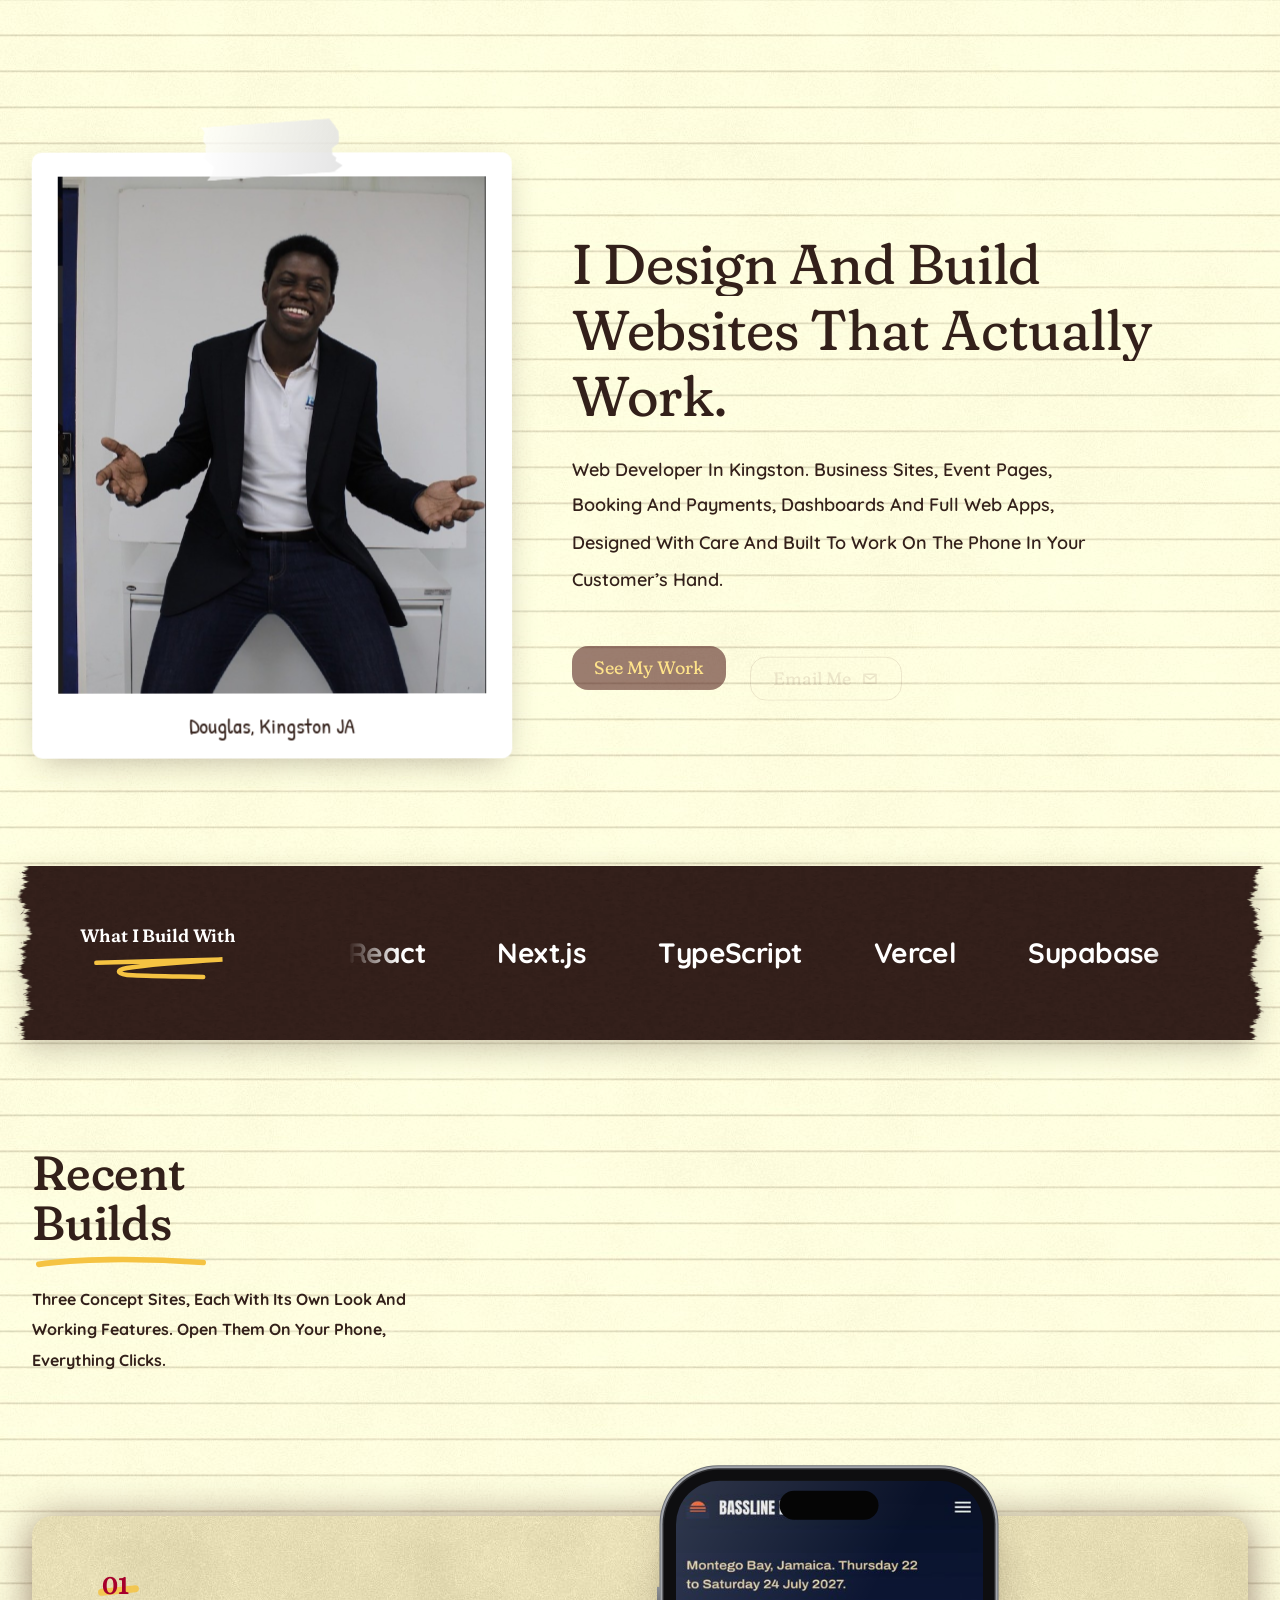
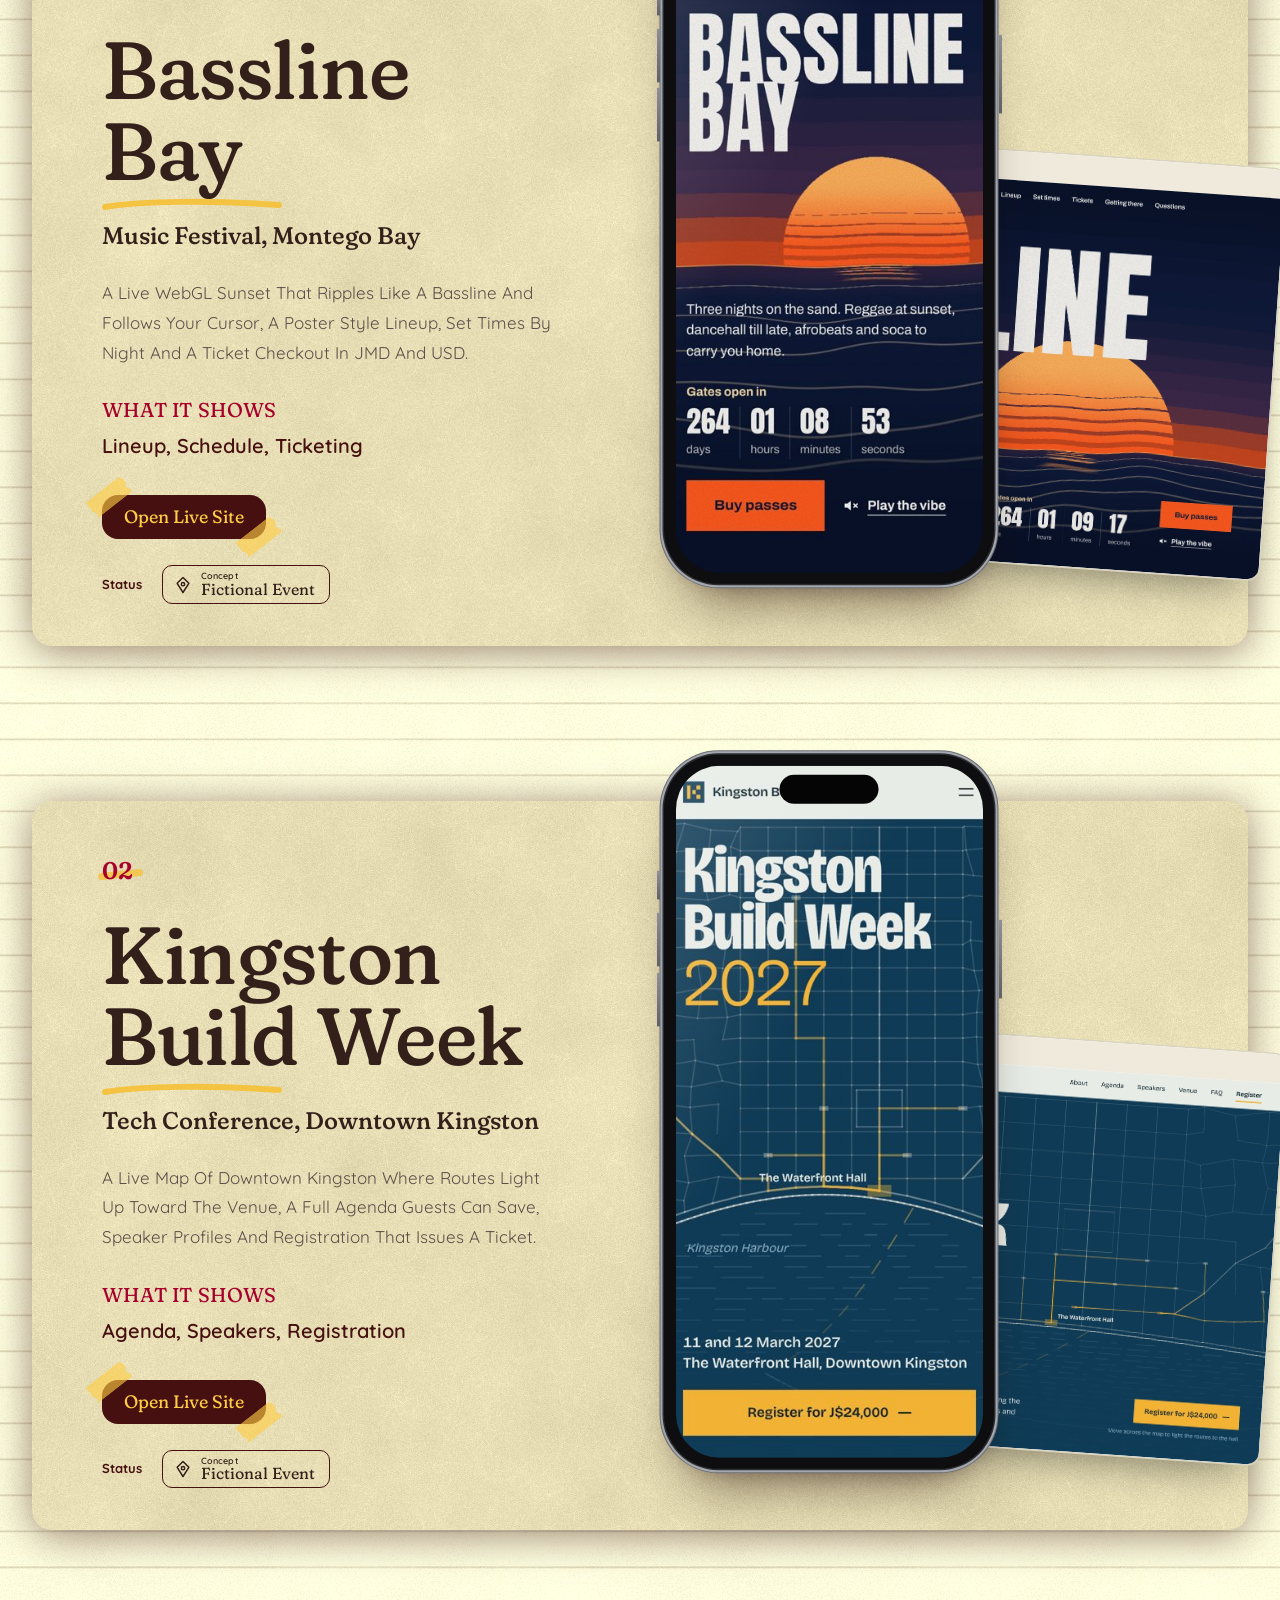
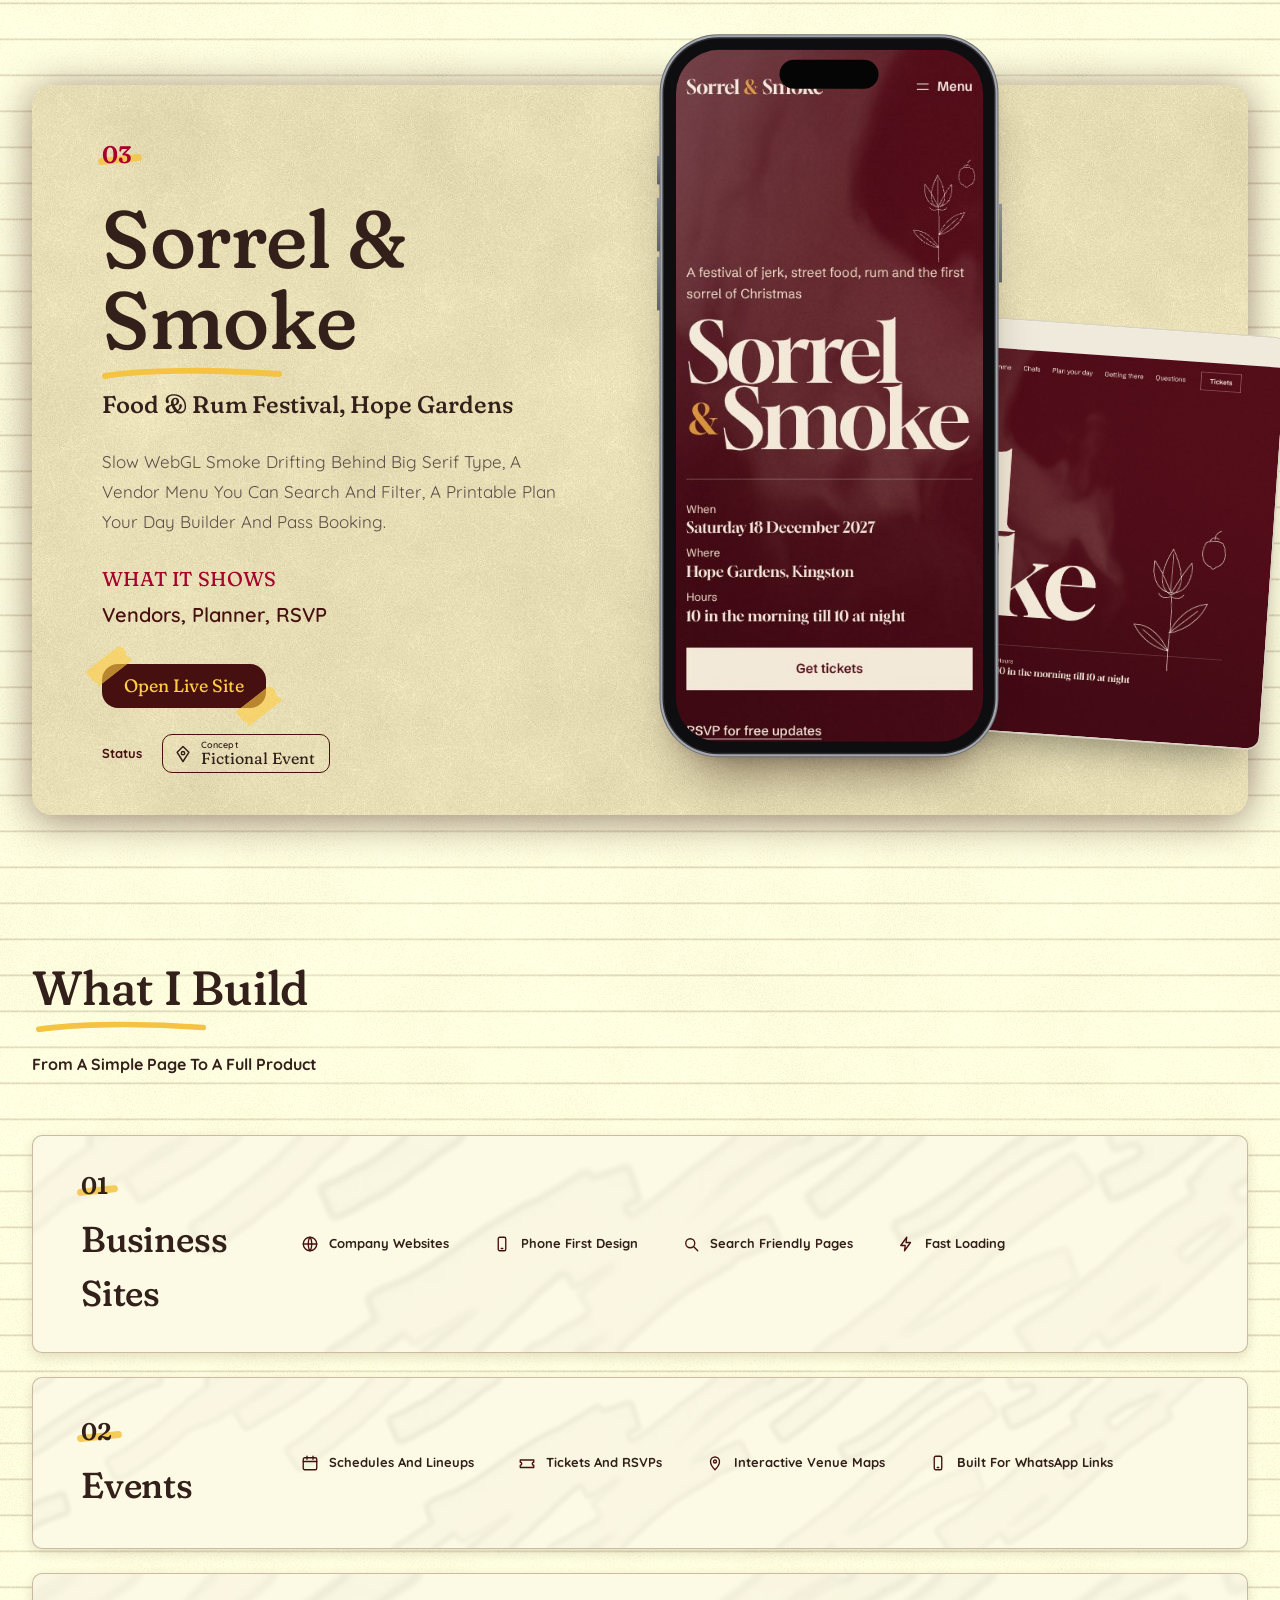
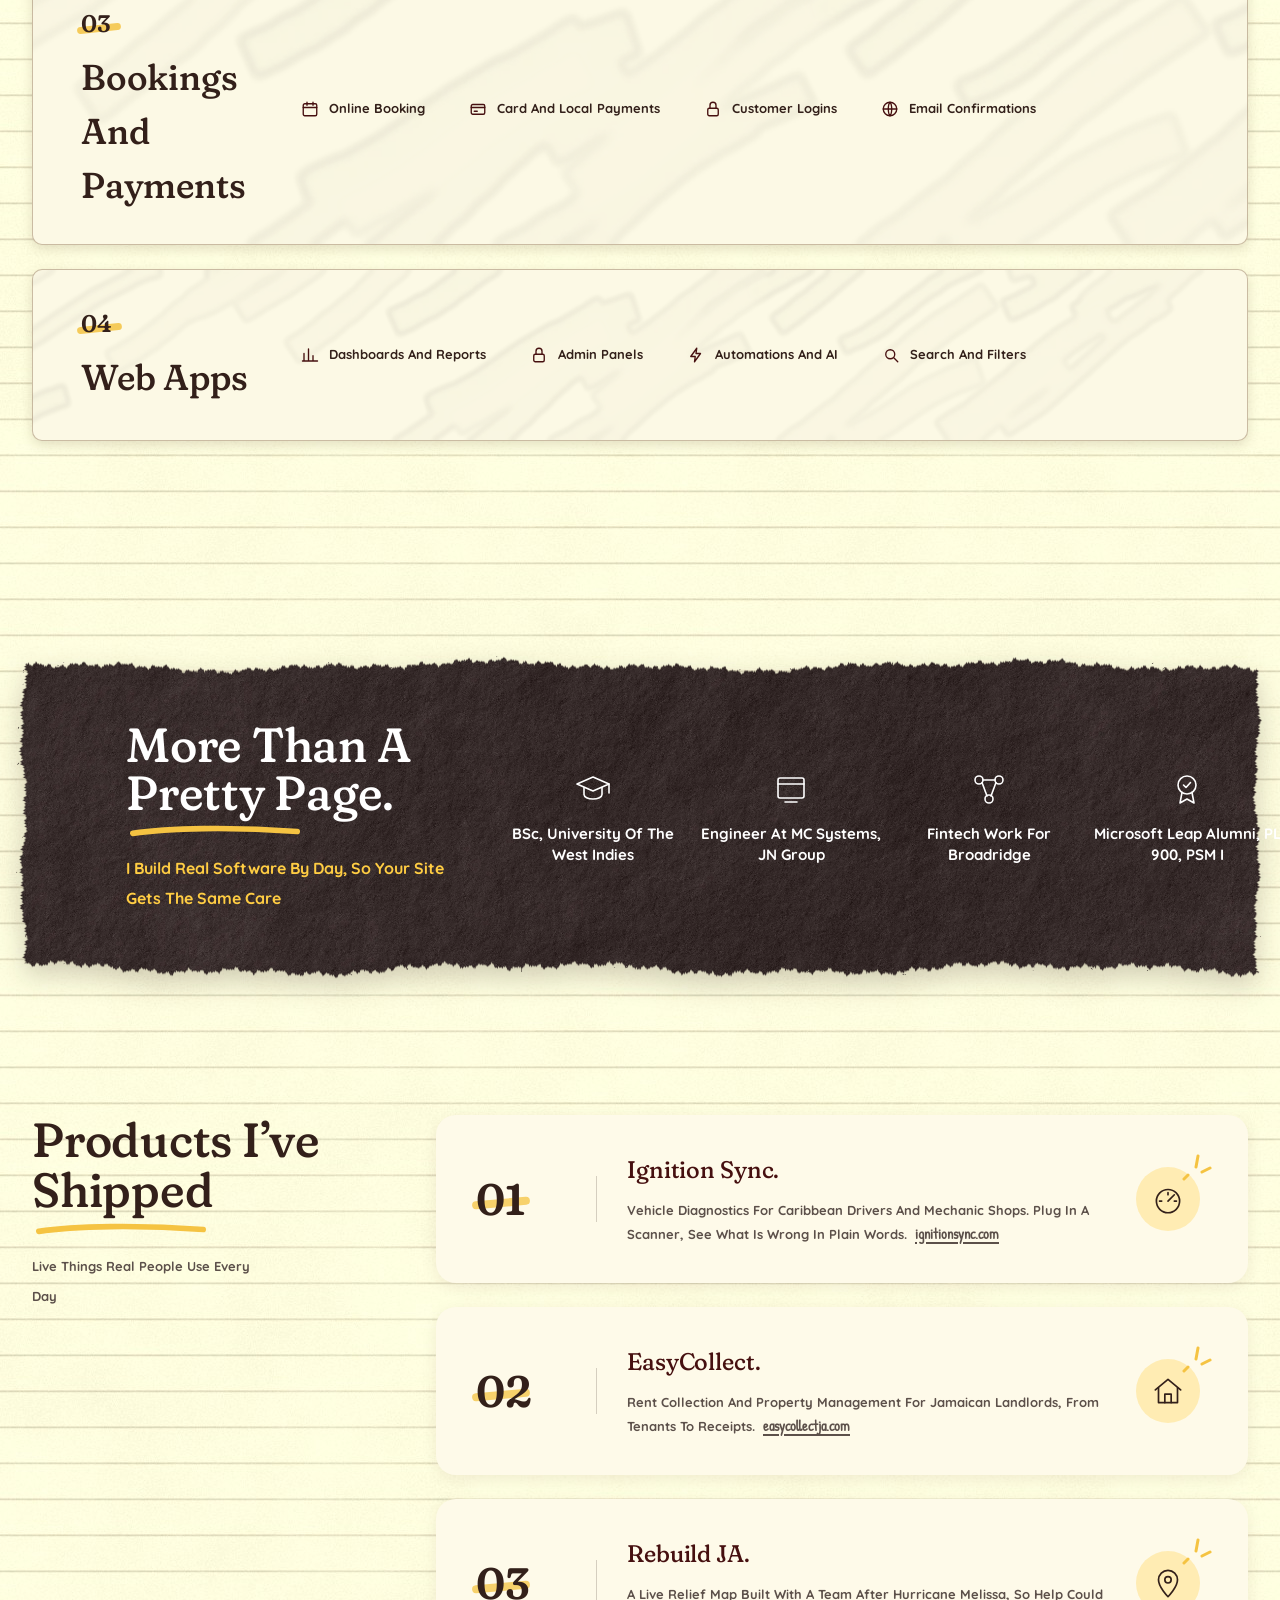
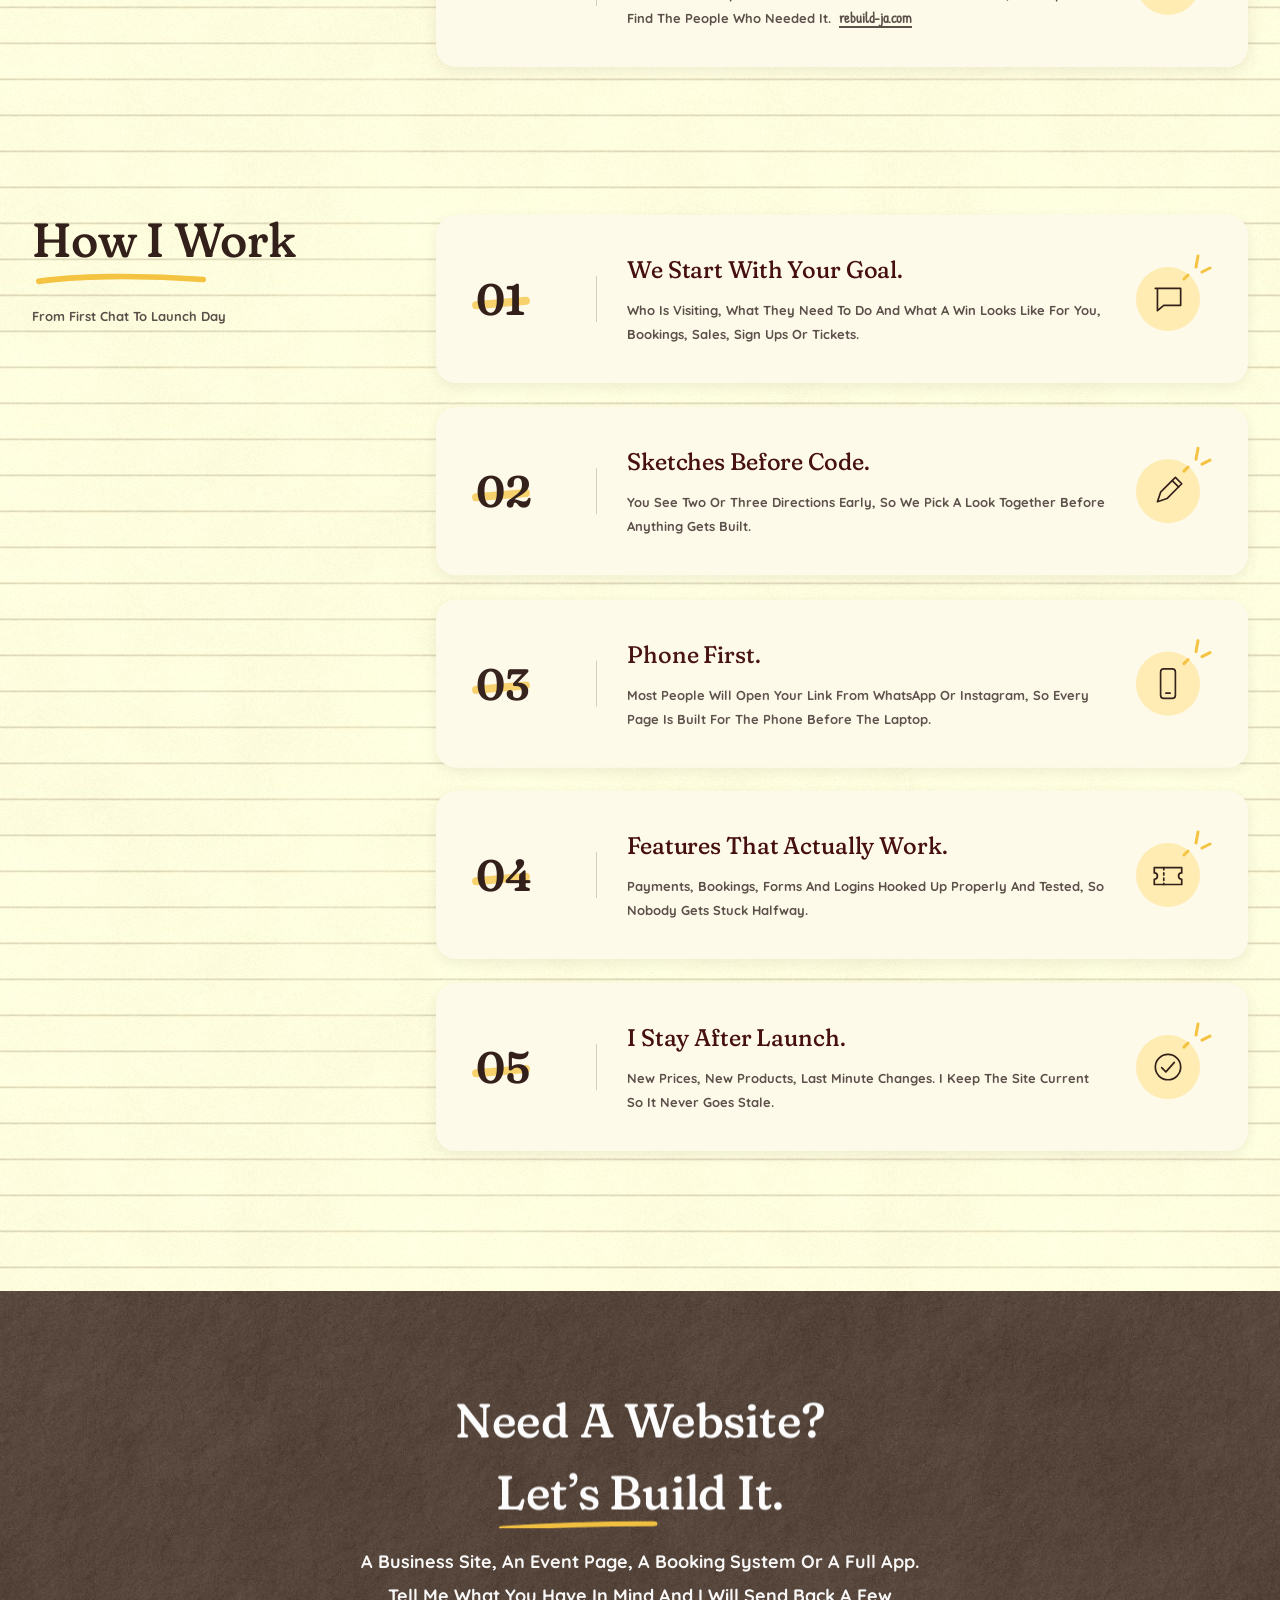
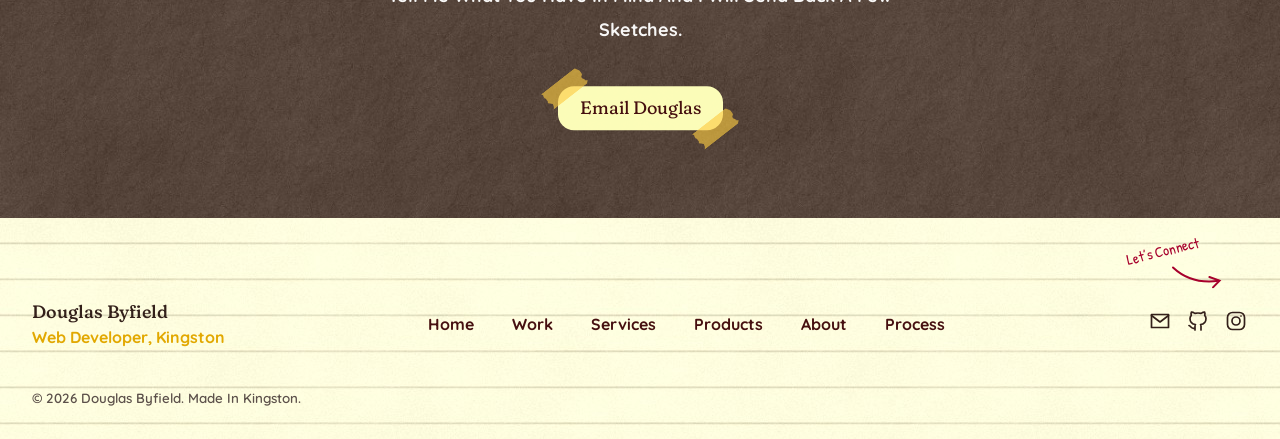
==== commit 2c954558: "Add Douglas photo, broaden positioning, add services section Co-Authored-By: Claude Opus 5.5 <norepl" ====
--- a/index.html
+++ b/index.html
@@ -4,10 +4,10 @@
 <meta charset="utf-8">
 <meta name="viewport" content="width=device-width, initial-scale=1, viewport-fit=cover">
 <title>Douglas Byfield | Web Developer, Kingston</title>
-<meta name="description" content="Douglas Byfield is a Kingston web developer who designs and builds event websites, web apps and products that people actually use.">
+<meta name="description" content="Douglas Byfield is a Kingston web developer who designs and builds business websites, event sites, booking systems and web apps.">
 <meta name="theme-color" content="#FFFFE0">
 <meta property="og:title" content="Douglas Byfield | Web Developer, Kingston">
-<meta property="og:description" content="Event websites, web apps and products, designed and built in Kingston, Jamaica.">
+<meta property="og:description" content="Websites and web apps, designed and built in Kingston, Jamaica.">
 <meta property="og:type" content="website">
 <meta property="og:image" content="/assets/images/work/bassline-bay-desktop.jpg">
 <link rel="icon" href="data:image/svg+xml,%3Csvg xmlns='http://www.w3.org/2000/svg' viewBox='0 0 32 32'%3E%3Crect width='32' height='32' rx='7' fill='%23461010'/%3E%3Ctext x='16' y='22' font-family='Georgia' font-weight='700' font-size='15' text-anchor='middle' fill='%23FFCD43'%3EDB%3C/text%3E%3C/svg%3E">
@@ -26,8 +26,9 @@
     <nav aria-label="Main">
       <ul class="menu">
         <li><a class="on" href="/">Home<svg class="swipe" viewBox="0 0 64 14" aria-hidden="true"><path d="M4 5 C 20 3, 40 3, 58 5" stroke-width="3"/><path d="M10 10 C 26 8, 44 8, 62 9" stroke-width="3"/></svg></a></li>
-        <li><a href="#work">Events<svg class="swipe" viewBox="0 0 64 14" aria-hidden="true"><path d="M4 5 C 20 3, 40 3, 58 5" stroke-width="3"/><path d="M10 10 C 26 8, 44 8, 62 9" stroke-width="3"/></svg></a></li>
+        <li><a href="#work">Work<svg class="swipe" viewBox="0 0 64 14" aria-hidden="true"><path d="M4 5 C 20 3, 40 3, 58 5" stroke-width="3"/><path d="M10 10 C 26 8, 44 8, 62 9" stroke-width="3"/></svg></a></li>
         <li><a href="#products">Products<svg class="swipe" viewBox="0 0 64 14" aria-hidden="true"><path d="M4 5 C 20 3, 40 3, 58 5" stroke-width="3"/><path d="M10 10 C 26 8, 44 8, 62 9" stroke-width="3"/></svg></a></li>
+        <li><a href="#services">Services<svg class="swipe" viewBox="0 0 64 14" aria-hidden="true"><path d="M4 5 C 20 3, 40 3, 58 5" stroke-width="3"/><path d="M10 10 C 26 8, 44 8, 62 9" stroke-width="3"/></svg></a></li>
         <li><a href="#about">About<svg class="swipe" viewBox="0 0 64 14" aria-hidden="true"><path d="M4 5 C 20 3, 40 3, 58 5" stroke-width="3"/><path d="M10 10 C 26 8, 44 8, 62 9" stroke-width="3"/></svg></a></li>
         <li><a href="#process">Process<svg class="swipe" viewBox="0 0 64 14" aria-hidden="true"><path d="M4 5 C 20 3, 40 3, 58 5" stroke-width="3"/><path d="M10 10 C 26 8, 44 8, 62 9" stroke-width="3"/></svg></a></li>
       </ul>
@@ -39,7 +40,7 @@
 <div class="drawer" id="drawer" aria-hidden="true">
   <button class="drawer-x" type="button" aria-label="Close menu"><svg viewBox="0 0 30 30" fill="none" stroke="currentColor" stroke-width="2.6" stroke-linecap="round" aria-hidden="true"><path d="M5 6 C 12 13, 18 18, 25 25"/><path d="M25 5 C 18 12, 12 18, 5 24"/></svg></button>
   <nav aria-label="Menu">
-    <a href="/">Home</a><a href="#work">Events</a><a href="#products">Products</a><a href="#about">About</a><a href="#process">Process</a>
+    <a href="/">Home</a><a href="#work">Work</a><a href="#services">Services</a><a href="#products">Products</a><a href="#about">About</a><a href="#process">Process</a>
   </nav>
   <a class="btn btn-cream taped" href="mailto:douglasbyfield@yahoo.com">Say Hello</a>
   <p class="drawer-mail">douglasbyfield@yahoo.com</p>
@@ -51,15 +52,15 @@
 <section class="wrap hero">
   <figure class="polaroid rv">
     <div class="photo">
-      <img src="/assets/images/work/hero.jpg" alt="The Bassline Bay festival site open on a phone" width="800" height="1000">
-    </div>
-    <figcaption>Latest build, Bassline Bay</figcaption>
+      <img src="/assets/images/douglas.jpg" alt="Douglas Byfield smiling with his arms open, in a black blazer" width="800" height="1000">
+    </div>
+    <figcaption>Douglas, Kingston JA</figcaption>
   </figure>
   <div class="rv">
-    <h1>I Build Event Websites People Remember.</h1>
-    <p class="lead">Web Developer In Kingston. I Design And Code Sites For Festivals, Conferences And Food Events, With Lineups, Schedules, Tickets And RSVPs That Actually Work On The Phone In Your Guest&rsquo;s Hand.</p>
+    <h1>I Design And Build Websites That Actually Work.</h1>
+    <p class="lead">Web Developer In Kingston. Business Sites, Event Pages, Booking And Payments, Dashboards And Full Web Apps, Designed With Care And Built To Work On The Phone In Your Customer&rsquo;s Hand.</p>
     <div class="ctas">
-      <a class="btn btn-dark" href="#work">See The Event Sites</a>
+      <a class="btn btn-dark" href="#work">See My Work</a>
       <a class="btn btn-line" href="mailto:douglasbyfield@yahoo.com">Email Me
         <svg viewBox="0 0 24 24" fill="none" stroke="currentColor" stroke-width="2" stroke-linecap="round" stroke-linejoin="round" aria-hidden="true"><path d="M4 6h16v12H4z"/><path d="M4 7l8 6 8-6"/></svg></a>
     </div>
@@ -77,9 +78,9 @@
 
 <section class="wrap block" id="work">
   <div class="head rv">
-    <h2>Event<br>Sites</h2>
-    <svg class="swipe" viewBox="0 0 180 18" aria-hidden="true"><path d="M3 11 C 40 5, 110 4, 177 9" stroke-width="6"/></svg>
-    <p>Three Concept Builds, Each With Its Own Look. Open Them On Your Phone, Everything Clicks.</p>
+    <h2>Recent<br>Builds</h2>
+    <svg class="swipe" viewBox="0 0 180 18" aria-hidden="true"><path d="M3 11 C 40 5, 110 4, 177 9" stroke-width="6"/></svg>
+    <p>Three Concept Sites, Each With Its Own Look And Working Features. Open Them On Your Phone, Everything Clicks.</p>
   </div>
 
   <ol class="projects">
@@ -140,6 +141,17 @@
       </div>
     </li>
   </ol>
+</section>
+
+<section class="wrap block" id="services">
+  <div class="head rv">
+    <h2>What I Build</h2>
+    <svg class="swipe" viewBox="0 0 180 18" aria-hidden="true"><path d="M3 11 C 40 5, 110 4, 177 9" stroke-width="6"/></svg>
+    <p>From A Simple Page To A Full Product</p>
+  </div>
+  <div class="kit">
+<div class="row rv"><div><span class="num">01</span><h3>Business Sites</h3></div><ul><li><svg viewBox="0 0 24 24" aria-hidden="true"><circle cx="12" cy="12" r="9"/><path d="M3 12h18M12 3c3 3 3 15 0 18M12 3c-3 3-3 15 0 18"/></svg>Company Websites</li><li><svg viewBox="0 0 24 24" aria-hidden="true"><rect x="7" y="3" width="10" height="18" rx="2"/><path d="M11 18h2"/></svg>Phone First Design</li><li><svg viewBox="0 0 24 24" aria-hidden="true"><circle cx="11" cy="11" r="6"/><path d="M16 16l5 5"/></svg>Search Friendly Pages</li><li><svg viewBox="0 0 24 24" aria-hidden="true"><path d="M13 3L5 14h6l-1 7 8-11h-6z"/></svg>Fast Loading</li></ul></div><div class="row rv"><div><span class="num">02</span><h3>Events</h3></div><ul><li><svg viewBox="0 0 24 24" aria-hidden="true"><rect x="3" y="5" width="18" height="16" rx="2"/><path d="M3 10h18M8 3v4M16 3v4"/></svg>Schedules And Lineups</li><li><svg viewBox="0 0 24 24" aria-hidden="true"><path d="M3 8h18v3a2 2 0 0 0 0 4v3H3v-3a2 2 0 0 0 0-4z"/></svg>Tickets And RSVPs</li><li><svg viewBox="0 0 24 24" aria-hidden="true"><path d="M12 21s-6-6-6-11a6 6 0 0 1 12 0c0 5-6 11-6 11z"/><circle cx="12" cy="10" r="2"/></svg>Interactive Venue Maps</li><li><svg viewBox="0 0 24 24" aria-hidden="true"><rect x="7" y="3" width="10" height="18" rx="2"/><path d="M11 18h2"/></svg>Built For WhatsApp Links</li></ul></div><div class="row rv"><div><span class="num">03</span><h3>Bookings And Payments</h3></div><ul><li><svg viewBox="0 0 24 24" aria-hidden="true"><rect x="3" y="5" width="18" height="16" rx="2"/><path d="M3 10h18M8 3v4M16 3v4"/></svg>Online Booking</li><li><svg viewBox="0 0 24 24" aria-hidden="true"><rect x="3" y="6" width="18" height="13" rx="2"/><path d="M3 10h18M7 15h4"/></svg>Card And Local Payments</li><li><svg viewBox="0 0 24 24" aria-hidden="true"><rect x="5" y="11" width="14" height="10" rx="2"/><path d="M8 11V7a4 4 0 0 1 8 0v4"/></svg>Customer Logins</li><li><svg viewBox="0 0 24 24" aria-hidden="true"><circle cx="12" cy="12" r="9"/><path d="M3 12h18M12 3c3 3 3 15 0 18M12 3c-3 3-3 15 0 18"/></svg>Email Confirmations</li></ul></div><div class="row rv"><div><span class="num">04</span><h3>Web Apps</h3></div><ul><li><svg viewBox="0 0 24 24" aria-hidden="true"><path d="M4 20V10M10 20V4M16 20v-7M22 20H2"/></svg>Dashboards And Reports</li><li><svg viewBox="0 0 24 24" aria-hidden="true"><rect x="5" y="11" width="14" height="10" rx="2"/><path d="M8 11V7a4 4 0 0 1 8 0v4"/></svg>Admin Panels</li><li><svg viewBox="0 0 24 24" aria-hidden="true"><path d="M13 3L5 14h6l-1 7 8-11h-6z"/></svg>Automations And AI</li><li><svg viewBox="0 0 24 24" aria-hidden="true"><circle cx="11" cy="11" r="6"/><path d="M16 16l5 5"/></svg>Search And Filters</li></ul></div>
+  </div>
 </section>
 
 <section class="proof" id="about">
@@ -177,23 +189,23 @@
 
 <section class="wrap block how" id="process">
   <div class="head rv">
-    <h2>How I Build Your Event Site</h2>
-    <svg class="swipe" viewBox="0 0 180 18" aria-hidden="true"><path d="M3 11 C 40 5, 110 4, 177 9" stroke-width="6"/></svg>
-    <p>From First Chat To Gates Open</p>
+    <h2>How I Work</h2>
+    <svg class="swipe" viewBox="0 0 180 18" aria-hidden="true"><path d="M3 11 C 40 5, 110 4, 177 9" stroke-width="6"/></svg>
+    <p>From First Chat To Launch Day</p>
   </div>
   <ol>
-    <li class="rv"><span class="big">01</span><span class="rule"></span><div><h3>We Talk About The Night.</h3><p>Who Is Coming, What They Need To Know And What You Want Them To Feel When The Page Loads.</p></div><span class="ic"><svg viewBox="0 0 36 36" aria-hidden="true"><path d="M6 8h24v16H14l-6 5V8z"/></svg></span></li>
+    <li class="rv"><span class="big">01</span><span class="rule"></span><div><h3>We Start With Your Goal.</h3><p>Who Is Visiting, What They Need To Do And What A Win Looks Like For You, Bookings, Sales, Sign Ups Or Tickets.</p></div><span class="ic"><svg viewBox="0 0 36 36" aria-hidden="true"><path d="M6 8h24v16H14l-6 5V8z"/></svg></span></li>
     <li class="rv"><span class="big">02</span><span class="rule"></span><div><h3>Sketches Before Code.</h3><p>You See Two Or Three Directions Early, So We Pick A Look Together Before Anything Gets Built.</p></div><span class="ic"><svg viewBox="0 0 36 36" aria-hidden="true"><path d="M8 28l3-9 14-14 6 6-14 14z"/><path d="M22 8l6 6"/></svg></span></li>
-    <li class="rv"><span class="big">03</span><span class="rule"></span><div><h3>Phone First.</h3><p>Most Of Your Guests Will Open The Link From WhatsApp Or Instagram, So Every Page Is Built For The Phone Before The Laptop.</p></div><span class="ic"><svg viewBox="0 0 36 36" aria-hidden="true"><rect x="11" y="4" width="14" height="28" rx="3"/><path d="M16 27h4"/></svg></span></li>
-    <li class="rv"><span class="big">04</span><span class="rule"></span><div><h3>Tickets And RSVPs That Work.</h3><p>Payments, Forms And Guest Lists Hooked Up Properly And Tested, So Nobody Gets Stuck At Checkout.</p></div><span class="ic"><svg viewBox="0 0 36 36" aria-hidden="true"><path d="M5 11h26v5a3 3 0 0 0 0 6v5H5v-5a3 3 0 0 0 0-6z"/><path d="M14 11v16" stroke-dasharray="2 3"/></svg></span></li>
-    <li class="rv"><span class="big">05</span><span class="rule"></span><div><h3>I Stay Through Launch.</h3><p>Lineup Changes, Sold Out Tiers, Last Minute Venue Notes. I Keep The Site Current Right Up To The Day.</p></div><span class="ic"><svg viewBox="0 0 36 36" aria-hidden="true"><circle cx="18" cy="18" r="12"/><path d="M12 18.5l4 4 8-9"/></svg></span></li>
+    <li class="rv"><span class="big">03</span><span class="rule"></span><div><h3>Phone First.</h3><p>Most People Will Open Your Link From WhatsApp Or Instagram, So Every Page Is Built For The Phone Before The Laptop.</p></div><span class="ic"><svg viewBox="0 0 36 36" aria-hidden="true"><rect x="11" y="4" width="14" height="28" rx="3"/><path d="M16 27h4"/></svg></span></li>
+    <li class="rv"><span class="big">04</span><span class="rule"></span><div><h3>Features That Actually Work.</h3><p>Payments, Bookings, Forms And Logins Hooked Up Properly And Tested, So Nobody Gets Stuck Halfway.</p></div><span class="ic"><svg viewBox="0 0 36 36" aria-hidden="true"><path d="M5 11h26v5a3 3 0 0 0 0 6v5H5v-5a3 3 0 0 0 0-6z"/><path d="M14 11v16" stroke-dasharray="2 3"/></svg></span></li>
+    <li class="rv"><span class="big">05</span><span class="rule"></span><div><h3>I Stay After Launch.</h3><p>New Prices, New Products, Last Minute Changes. I Keep The Site Current So It Never Goes Stale.</p></div><span class="ic"><svg viewBox="0 0 36 36" aria-hidden="true"><circle cx="18" cy="18" r="12"/><path d="M12 18.5l4 4 8-9"/></svg></span></li>
   </ol>
 </section>
 
 <section class="talk" id="contact">
-  <h2 class="rv">Planning An Event?<br><span>Let&rsquo;s Build The Site.<svg class="swipe" viewBox="0 0 160 16" preserveAspectRatio="none" aria-hidden="true"><path d="M4 10 C 50 4, 110 4, 156 8" stroke-width="5"/></svg></span></h2>
-  <p class="rv">Festival, Conference, Launch Party Or Gala. Tell Me The Date And What You Have In Mind, And I Will Send Back A Few Sketches.</p>
-  <a class="btn btn-cream taped rv" href="mailto:douglasbyfield@yahoo.com?subject=Event%20website">Email Douglas</a>
+  <h2 class="rv">Need A Website?<br><span>Let&rsquo;s Build It.<svg class="swipe" viewBox="0 0 160 16" preserveAspectRatio="none" aria-hidden="true"><path d="M4 10 C 50 4, 110 4, 156 8" stroke-width="5"/></svg></span></h2>
+  <p class="rv">A Business Site, An Event Page, A Booking System Or A Full App. Tell Me What You Have In Mind And I Will Send Back A Few Sketches.</p>
+  <a class="btn btn-cream taped rv" href="mailto:douglasbyfield@yahoo.com?subject=Website">Email Douglas</a>
 </section>
 
 </main>
@@ -202,7 +214,7 @@
   <p class="hand">Let&rsquo;s Connect<svg viewBox="0 0 50 34" fill="none" stroke="currentColor" stroke-width="2" stroke-linecap="round" aria-hidden="true"><path d="M3 4 C 12 18, 26 26, 44 28"/><path d="M36 22 L 45 28 L 37 33"/></svg></p>
   <div class="row">
     <div class="who"><b>Douglas Byfield</b><span>Web Developer, Kingston</span></div>
-    <nav aria-label="Footer"><a href="/">Home</a><a href="#work">Events</a><a href="#products">Products</a><a href="#about">About</a><a href="#process">Process</a></nav>
+    <nav aria-label="Footer"><a href="/">Home</a><a href="#work">Work</a><a href="#services">Services</a><a href="#products">Products</a><a href="#about">About</a><a href="#process">Process</a></nav>
     <div class="soc">
       <a href="mailto:douglasbyfield@yahoo.com" aria-label="Email"><svg viewBox="0 0 24 24"><path d="M3.5 5.5h17v13h-17z"/><path d="M3.5 6.5l8.5 6.5 8.5-6.5"/></svg></a>
       <a href="https://github.com/Dougsworth" target="_blank" rel="noopener" aria-label="GitHub"><svg viewBox="0 0 24 24"><path d="M9 19c-4 1.5-4-2-6-2.5M15 21v-3.5c0-1 .1-1.4-.5-2 2.8-.3 5.5-1.4 5.5-6a4.6 4.6 0 0 0-1.3-3.2 4.2 4.2 0 0 0-.1-3.2s-1.1-.3-3.5 1.3a12 12 0 0 0-6.2 0C6.5 2.8 5.4 3.1 5.4 3.1a4.2 4.2 0 0 0-.1 3.2A4.6 4.6 0 0 0 4 9.5c0 4.6 2.7 5.7 5.5 6-.6.6-.6 1.2-.5 2V21"/></svg></a>
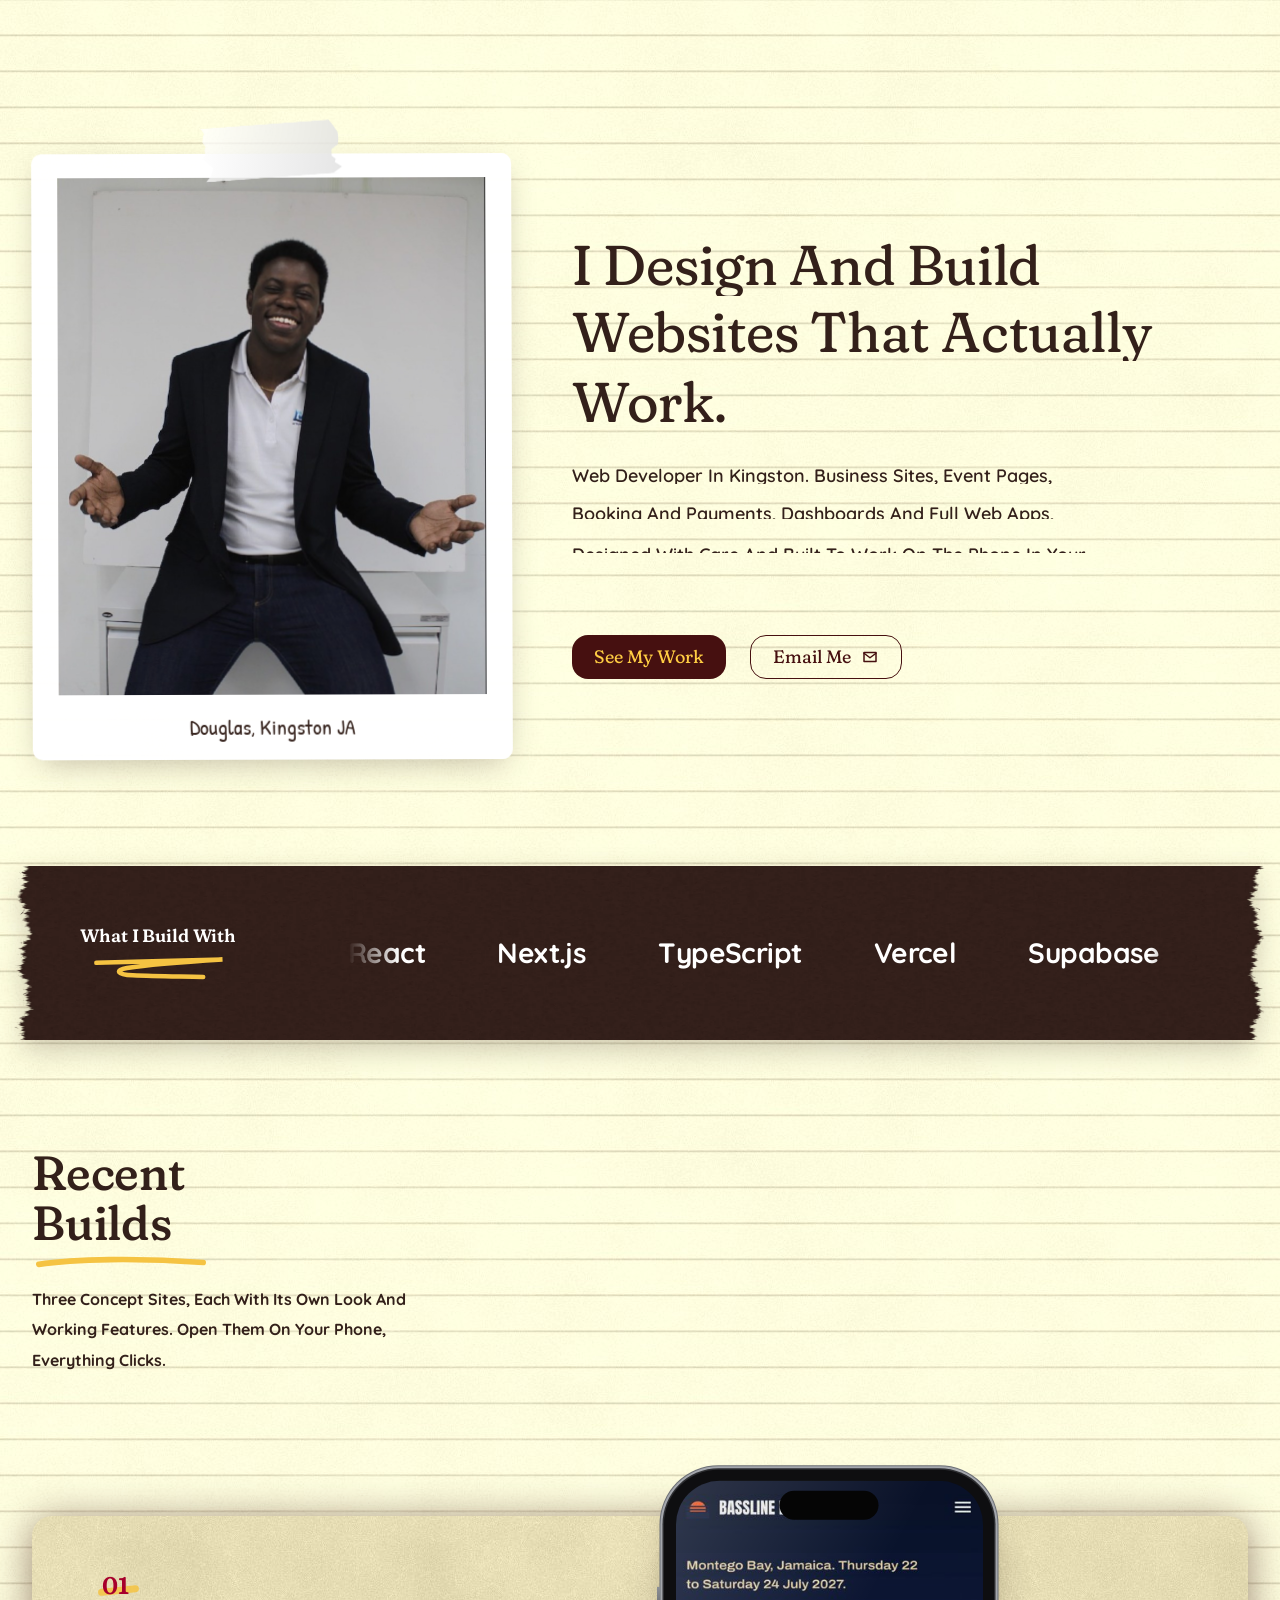
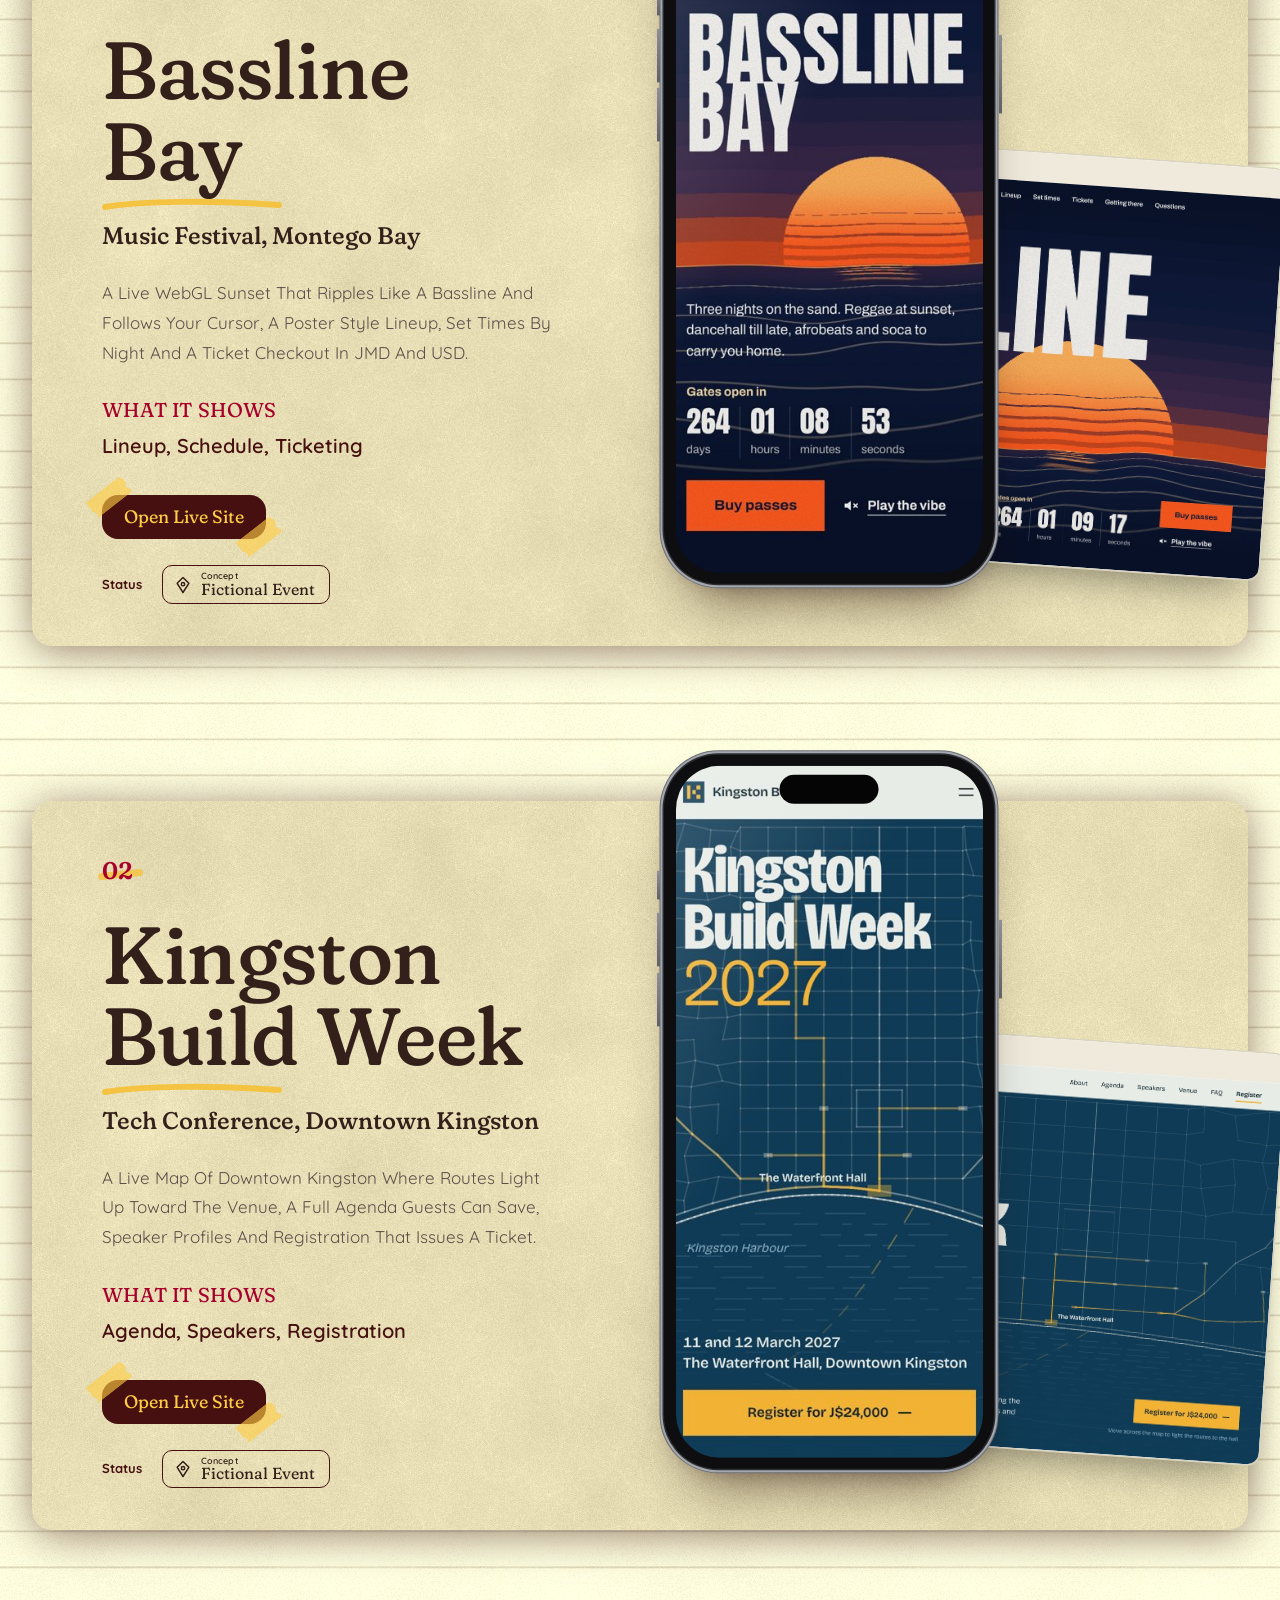
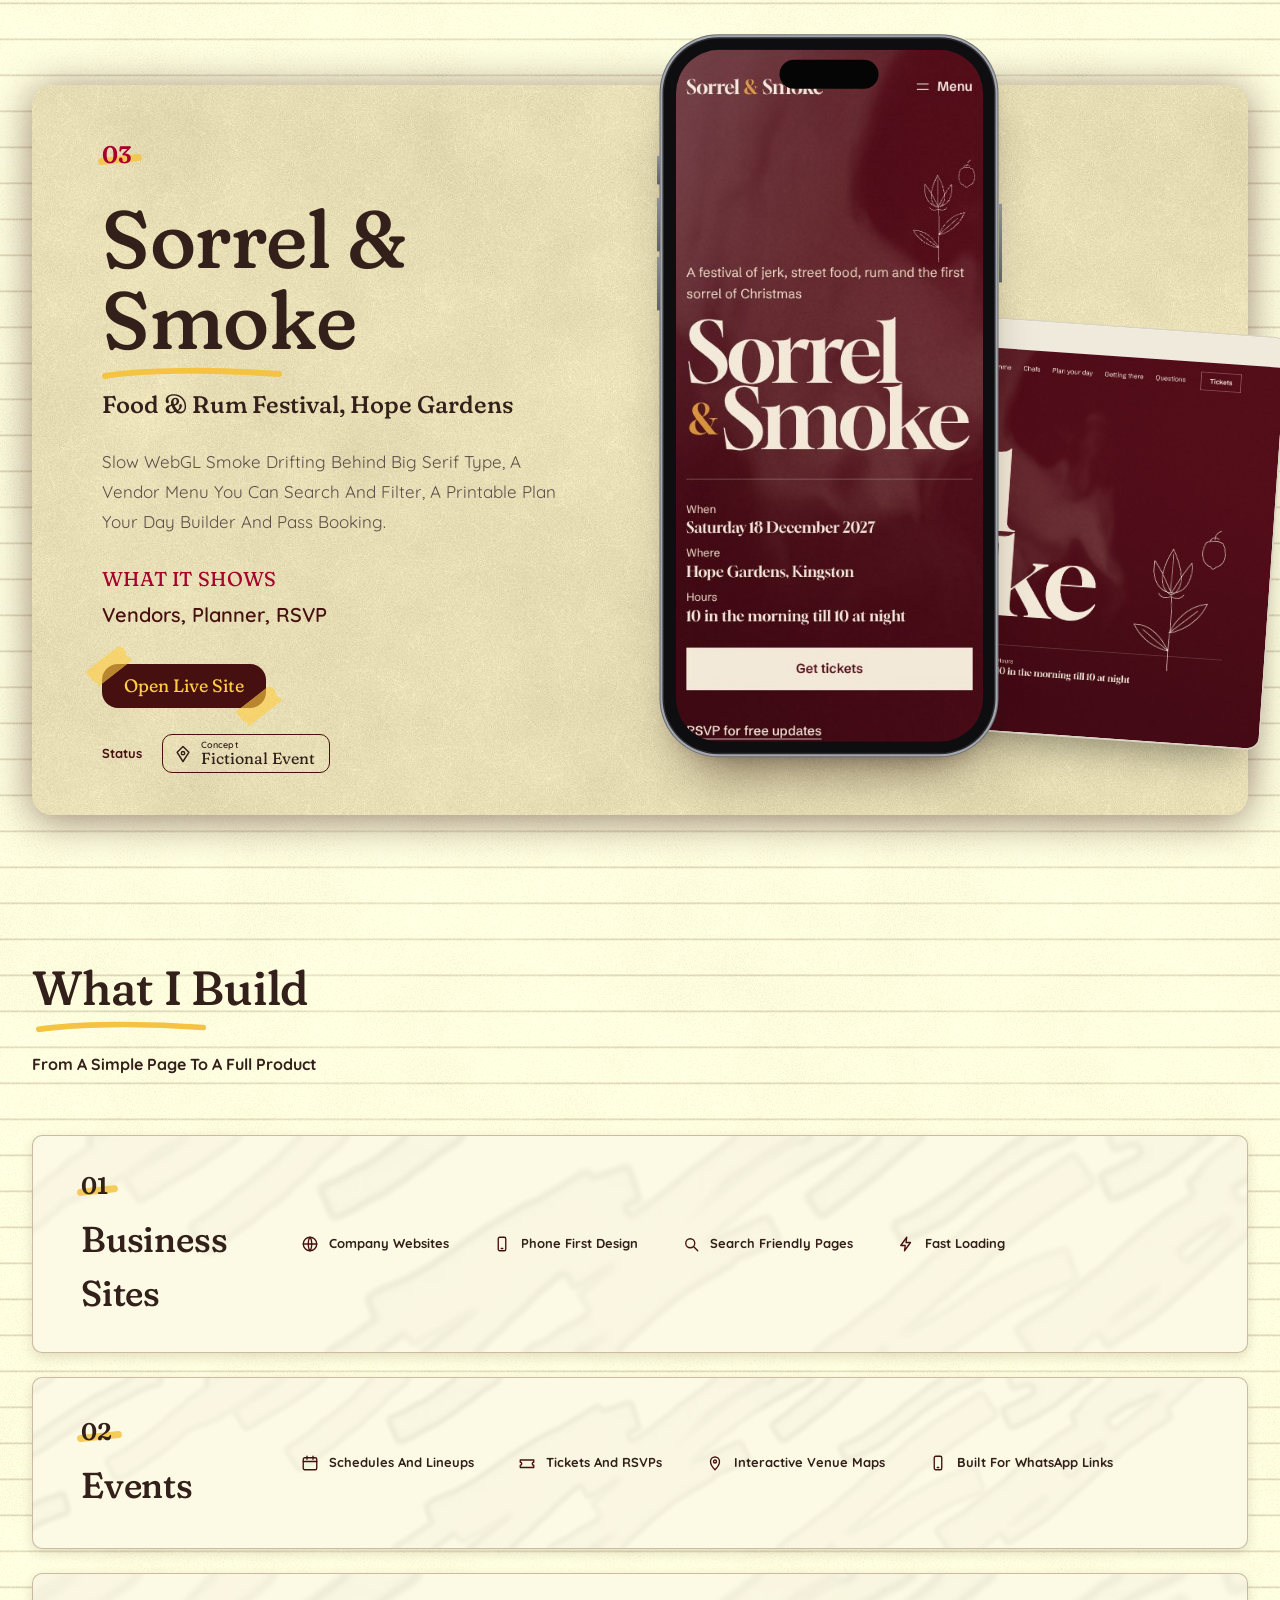
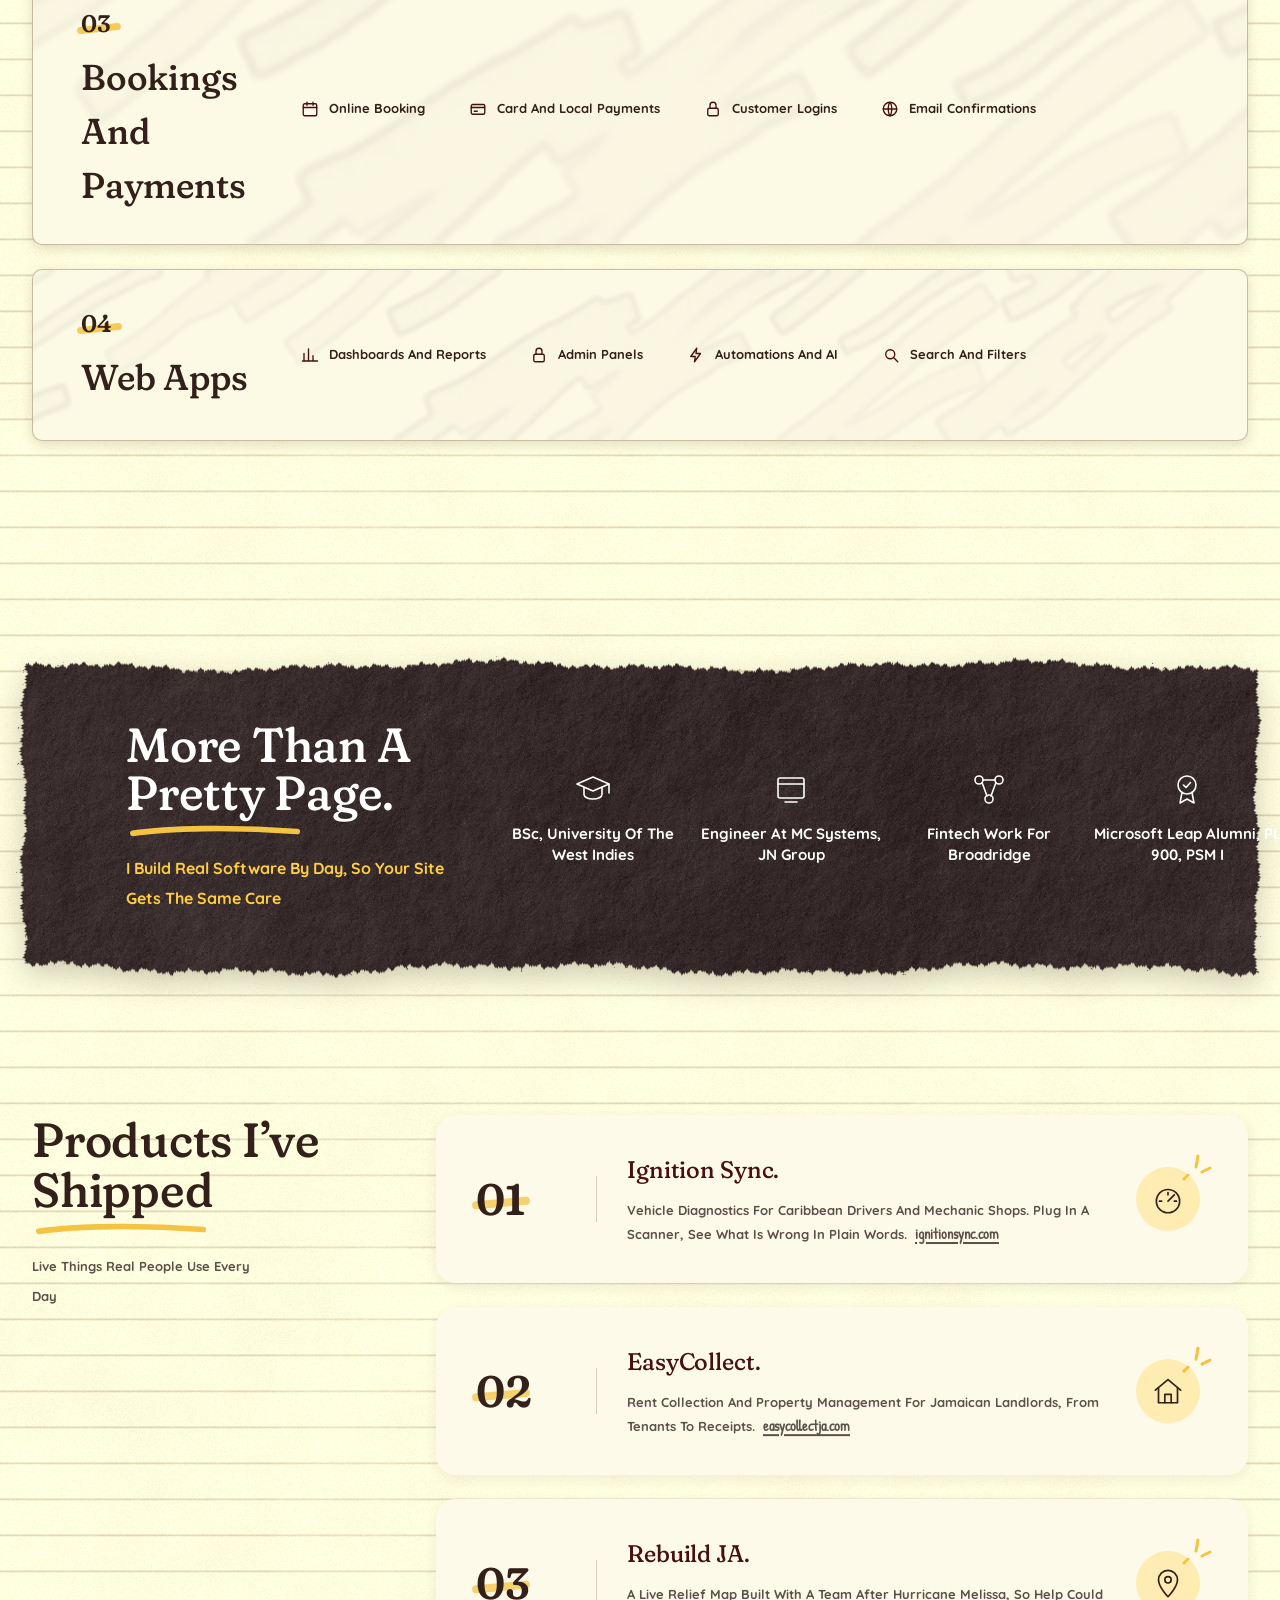
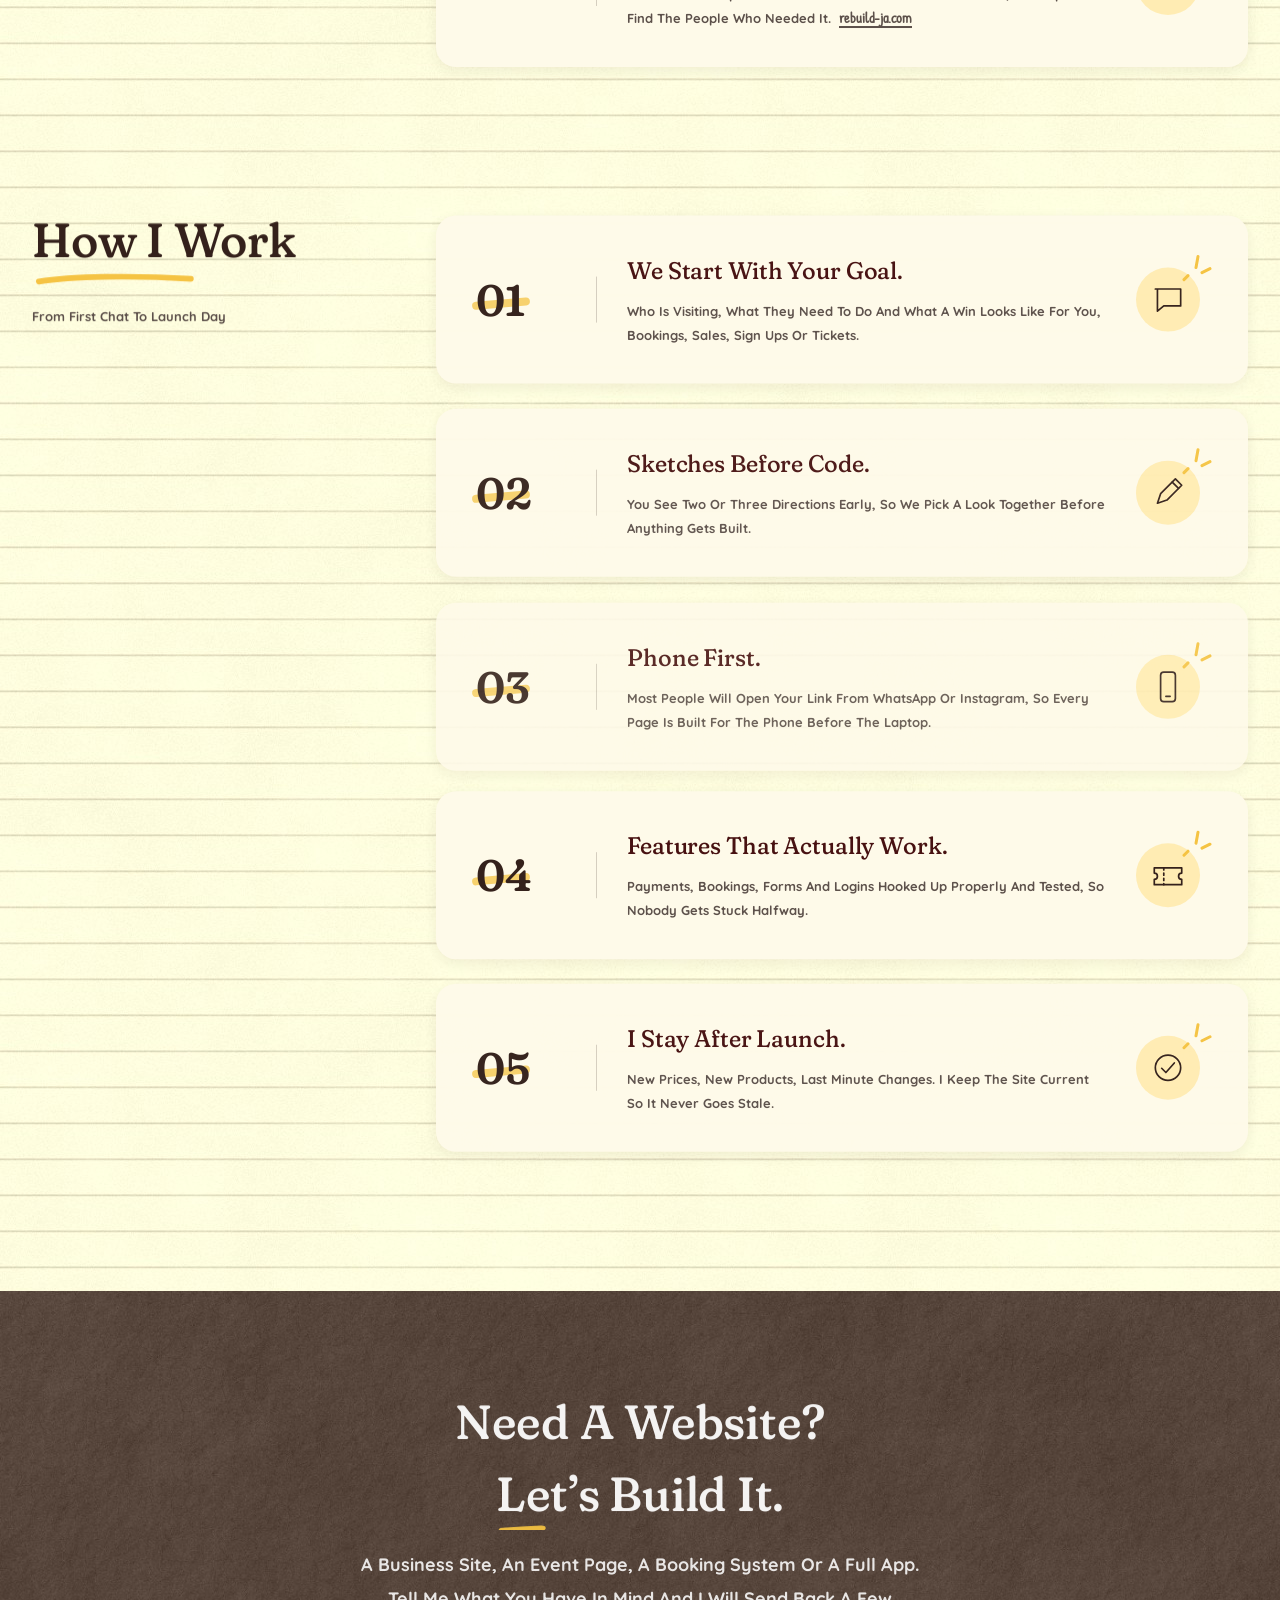
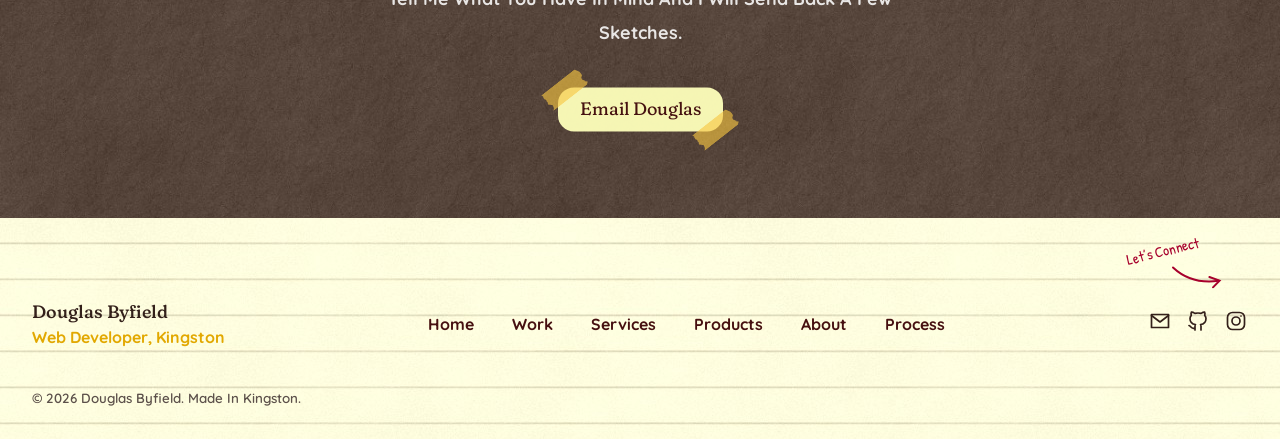
==== commit 28981ac6: "Tighter crop on portrait Co-Authored-By: Claude Opus 5.5 <noreply@anthropic.com> Claude-Session: htt" ====
--- a/index.html
+++ b/index.html
@@ -52,7 +52,7 @@
 <section class="wrap hero">
   <figure class="polaroid rv">
     <div class="photo">
-      <img src="/assets/images/douglas.jpg" alt="Douglas Byfield smiling with his arms open, in a black blazer" width="800" height="1000">
+      <img src="/assets/images/douglas.jpg?v=2" alt="Douglas Byfield smiling with his arms open, in a black blazer" width="800" height="1000">
     </div>
     <figcaption>Douglas, Kingston JA</figcaption>
   </figure>
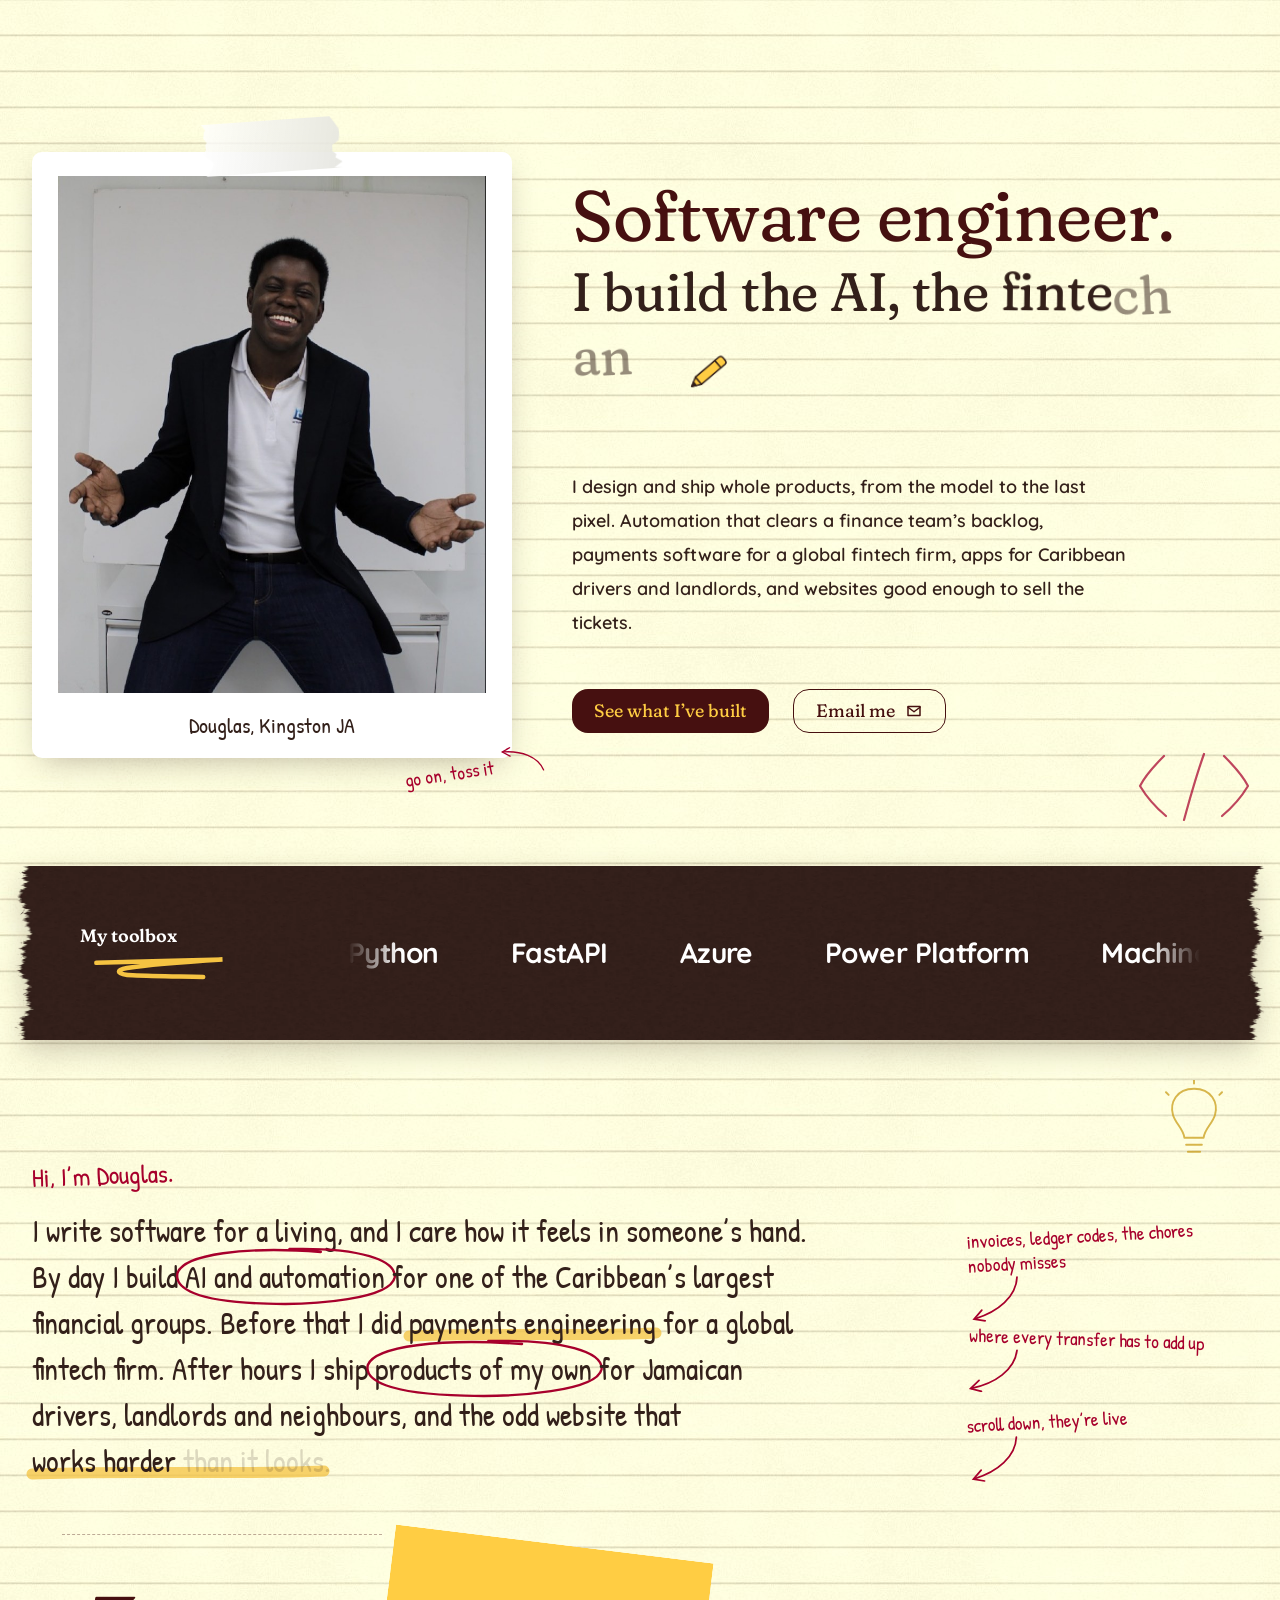
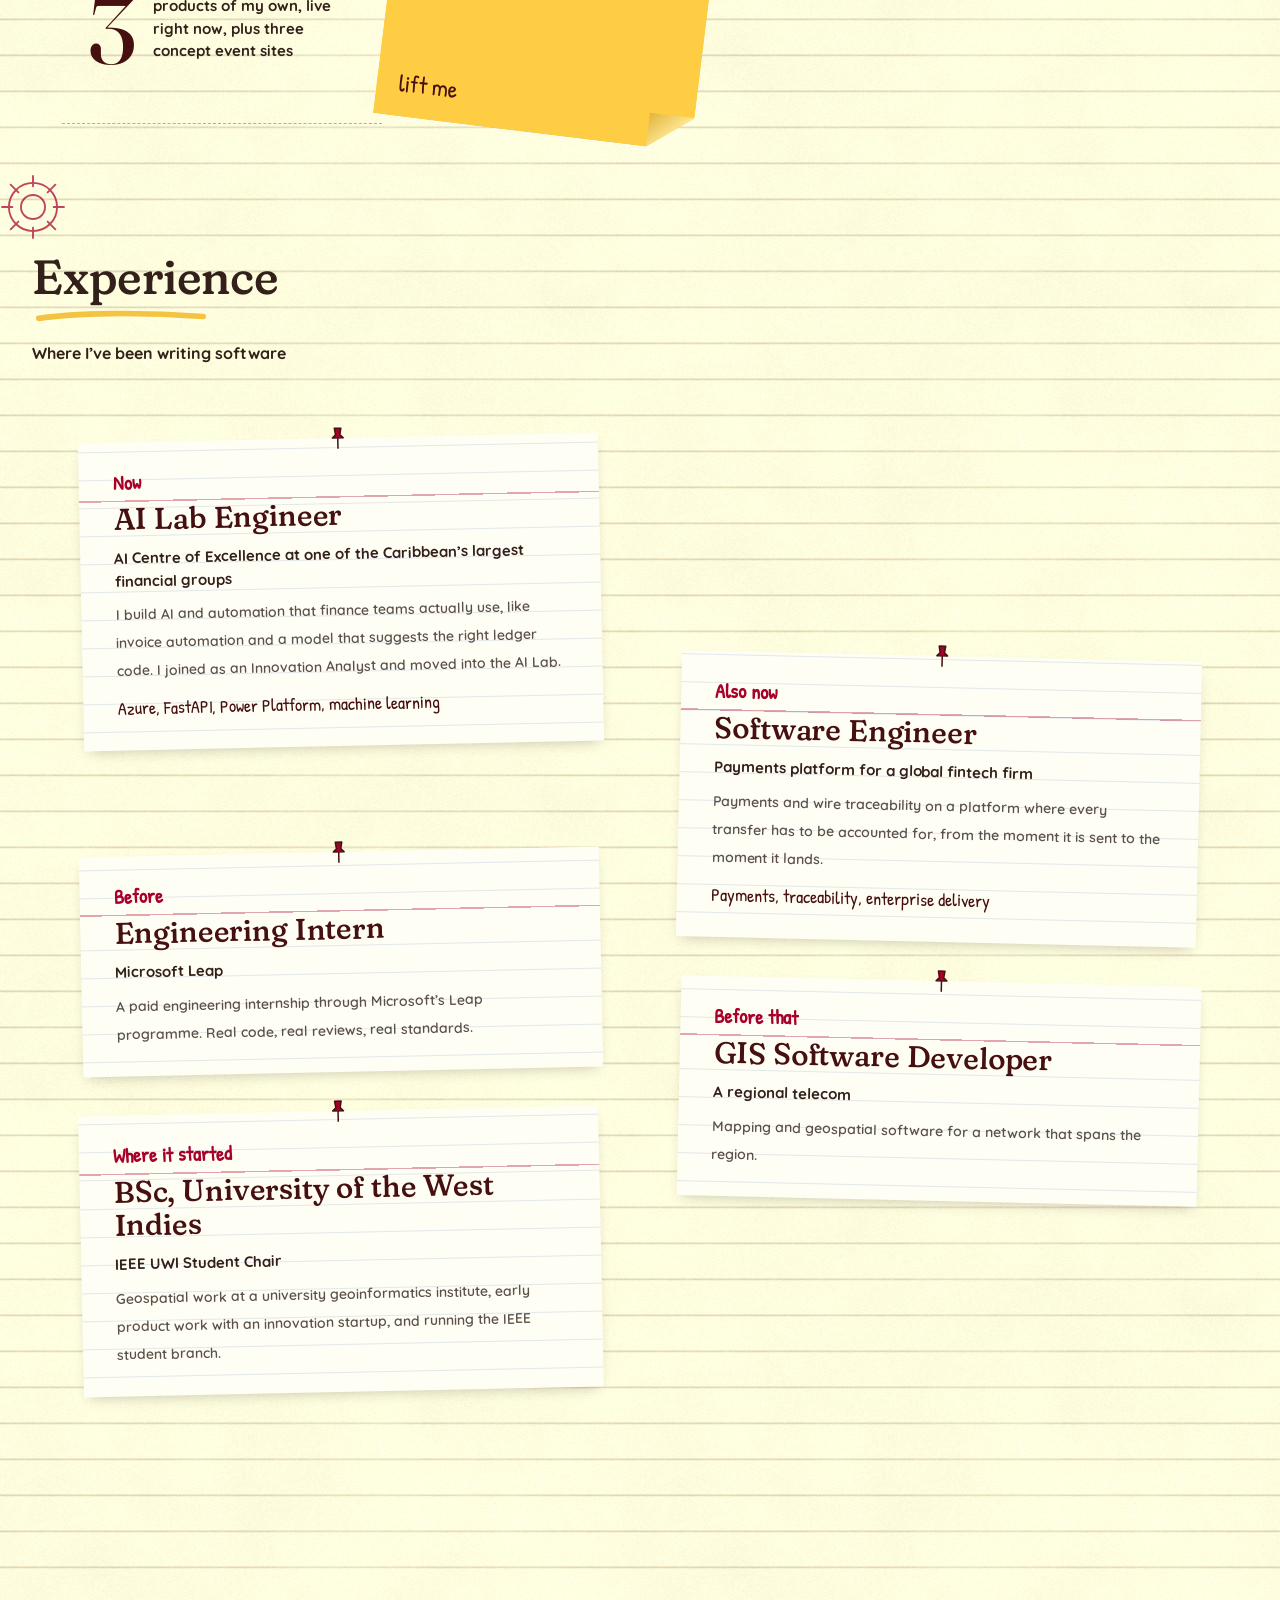
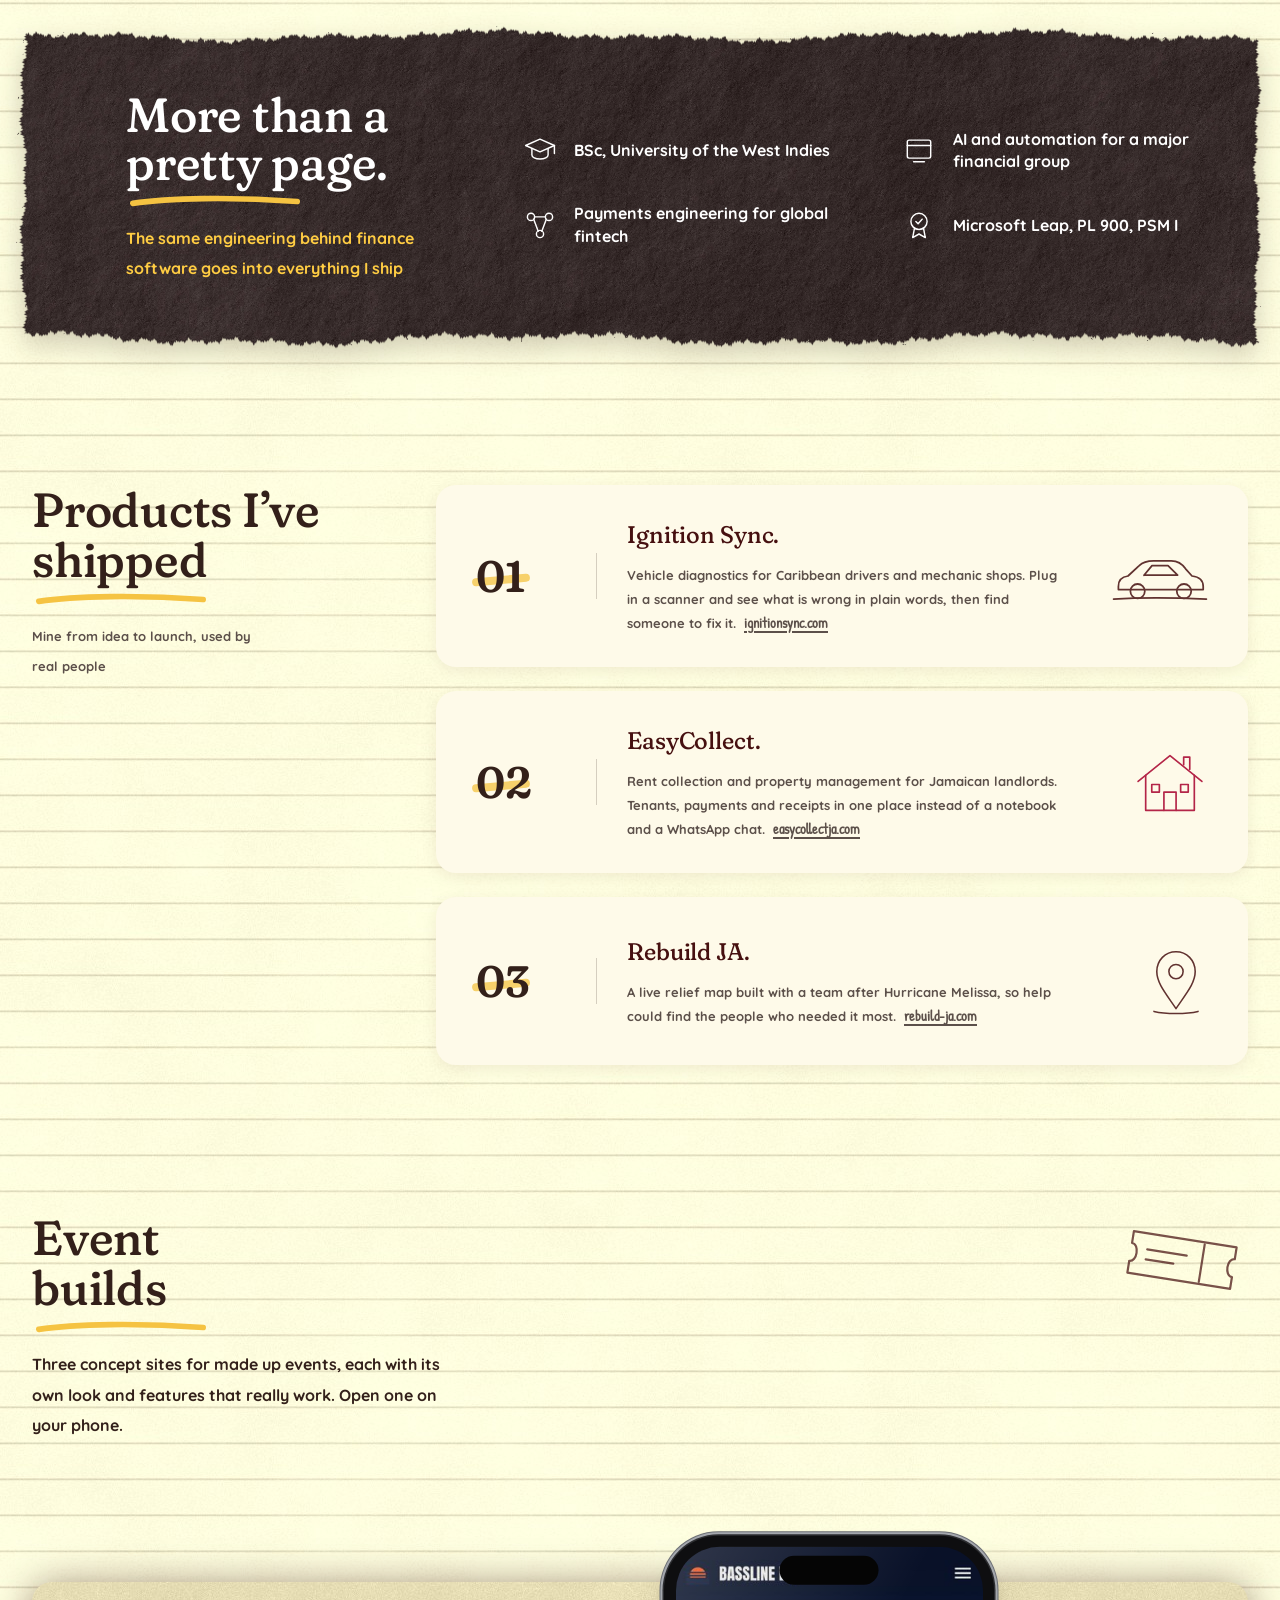
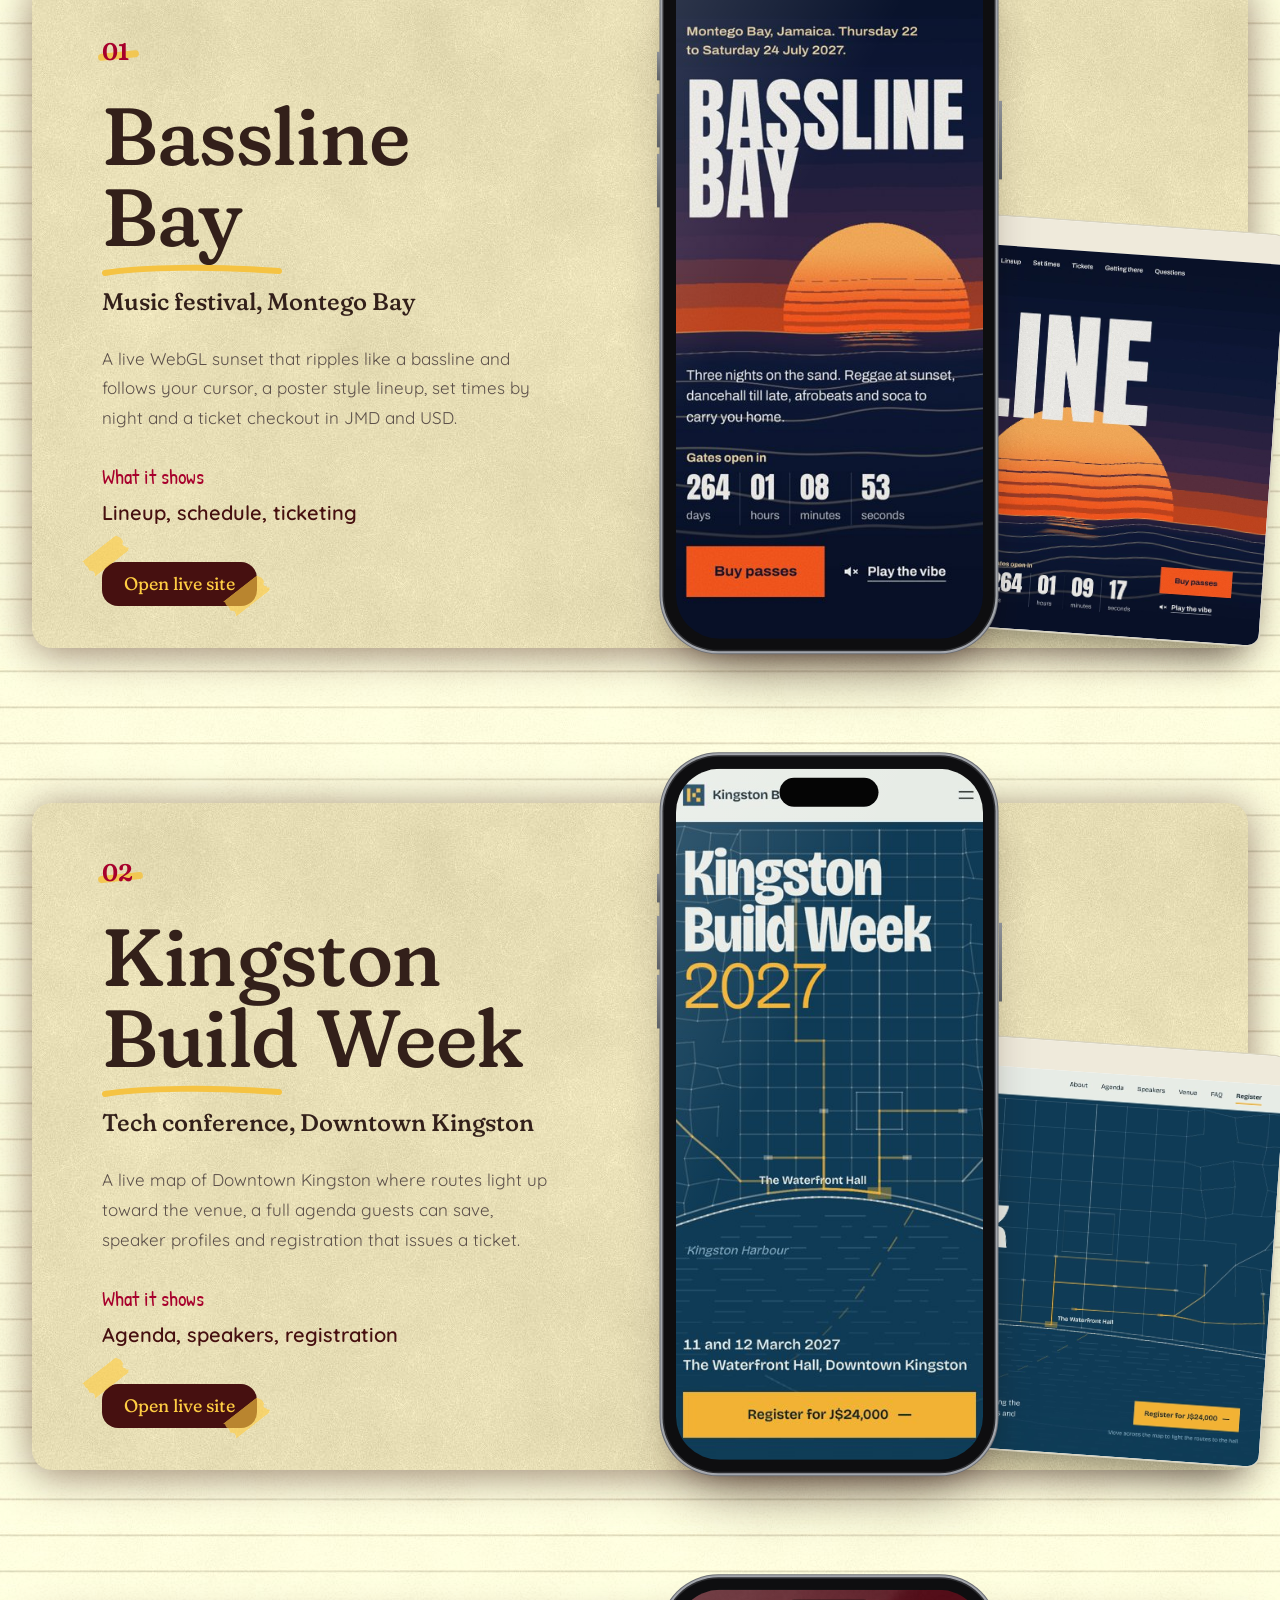
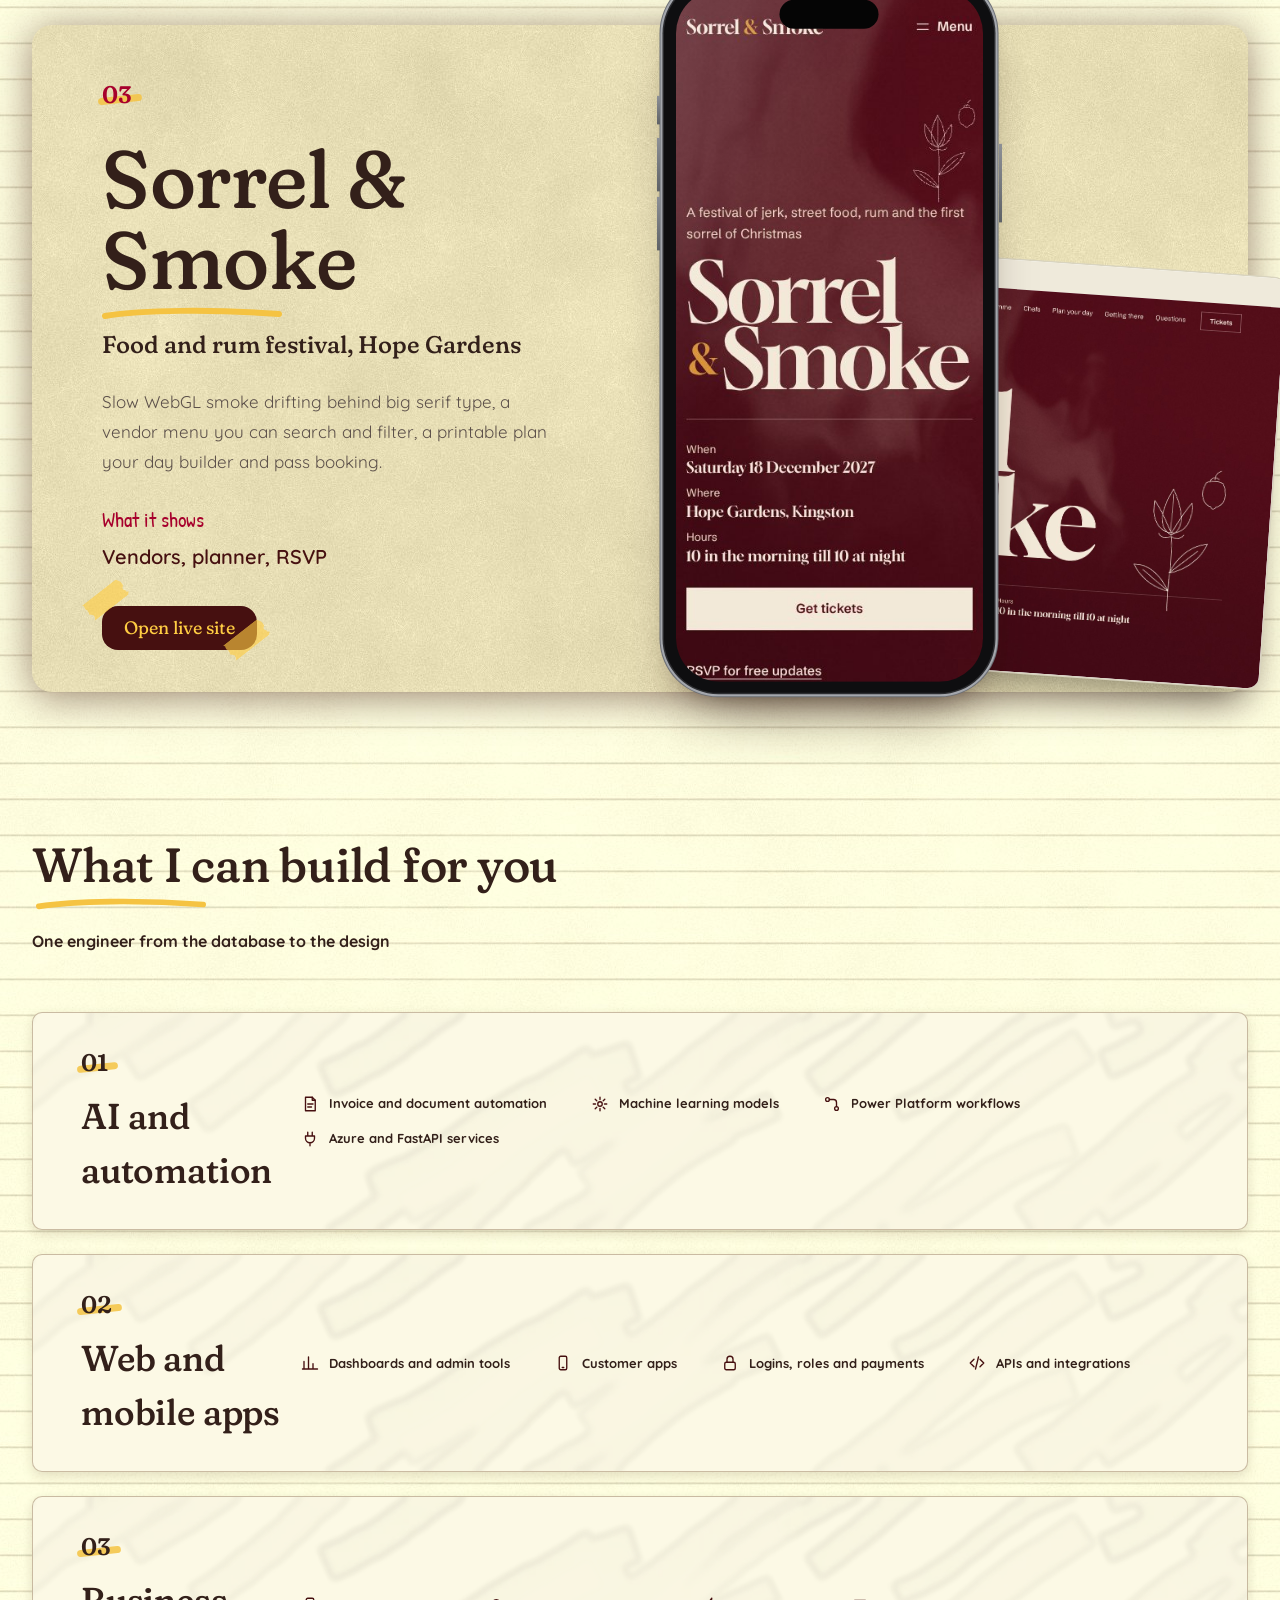
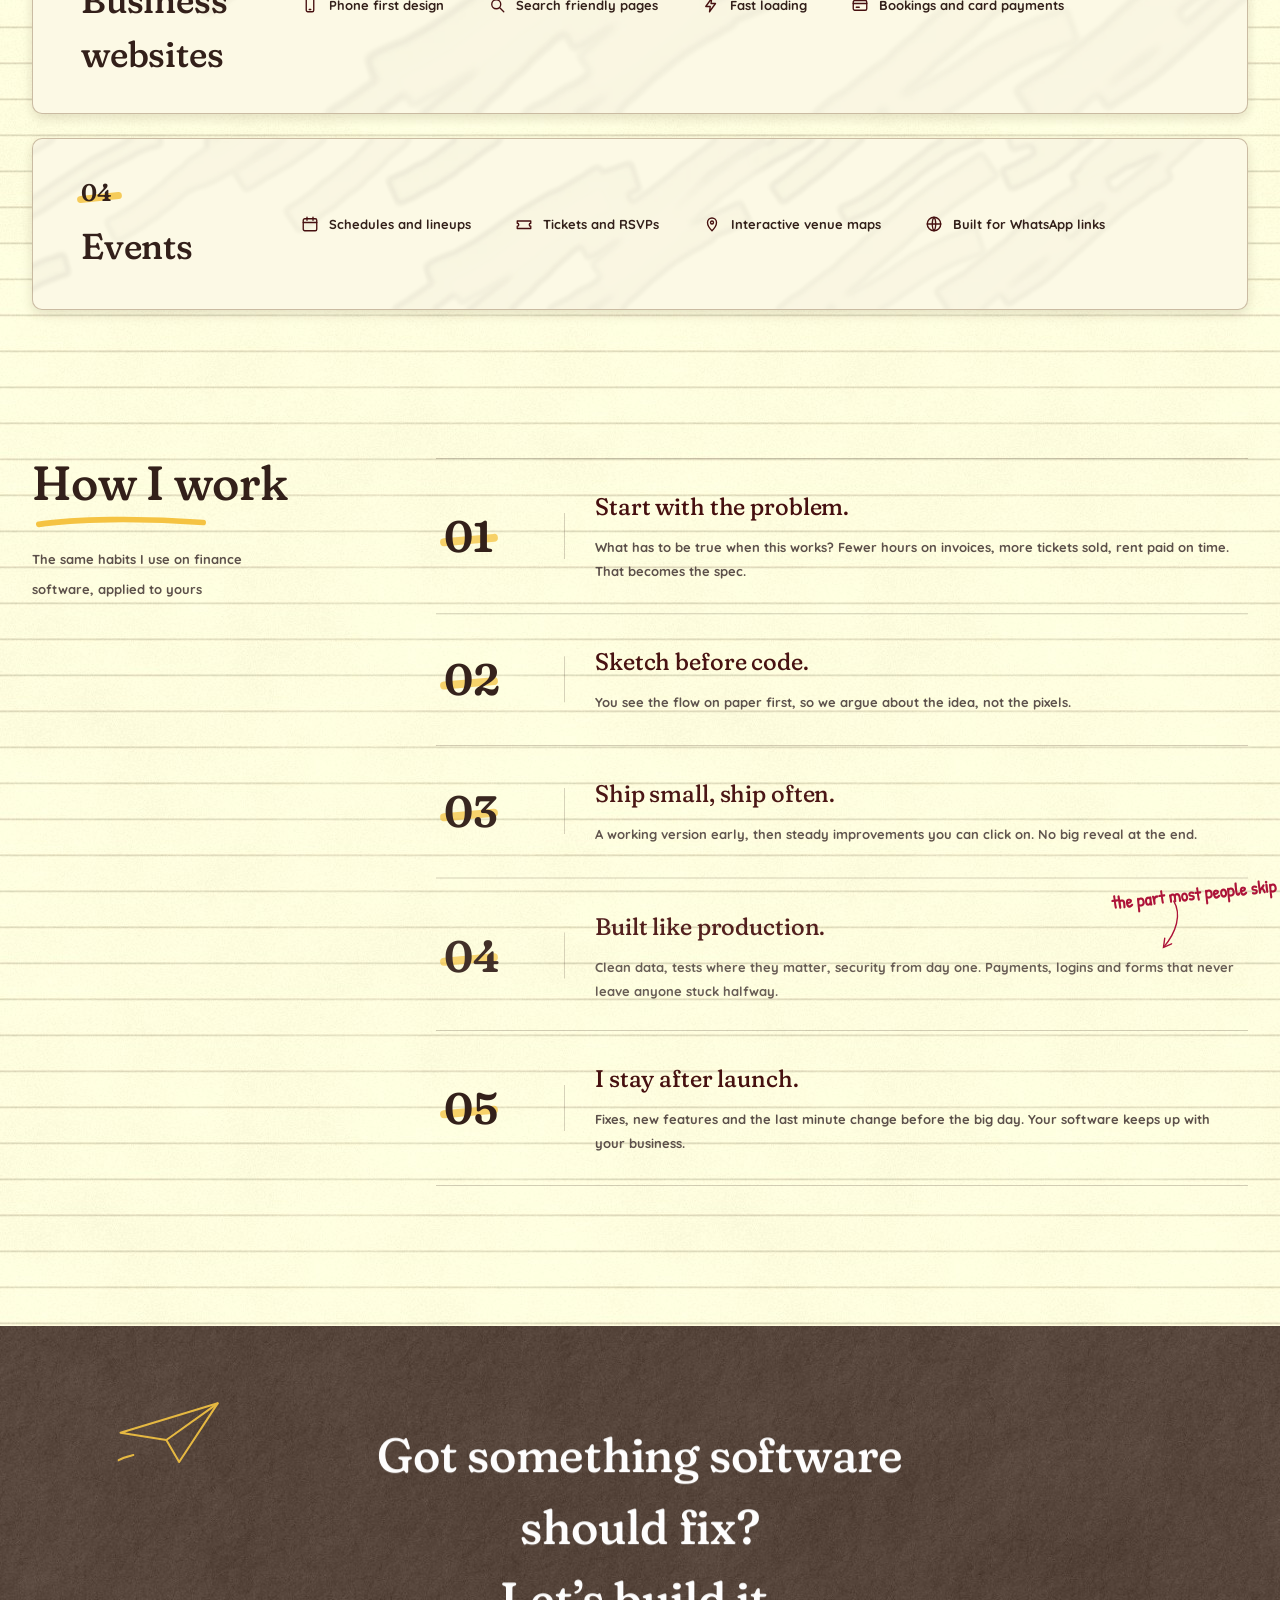
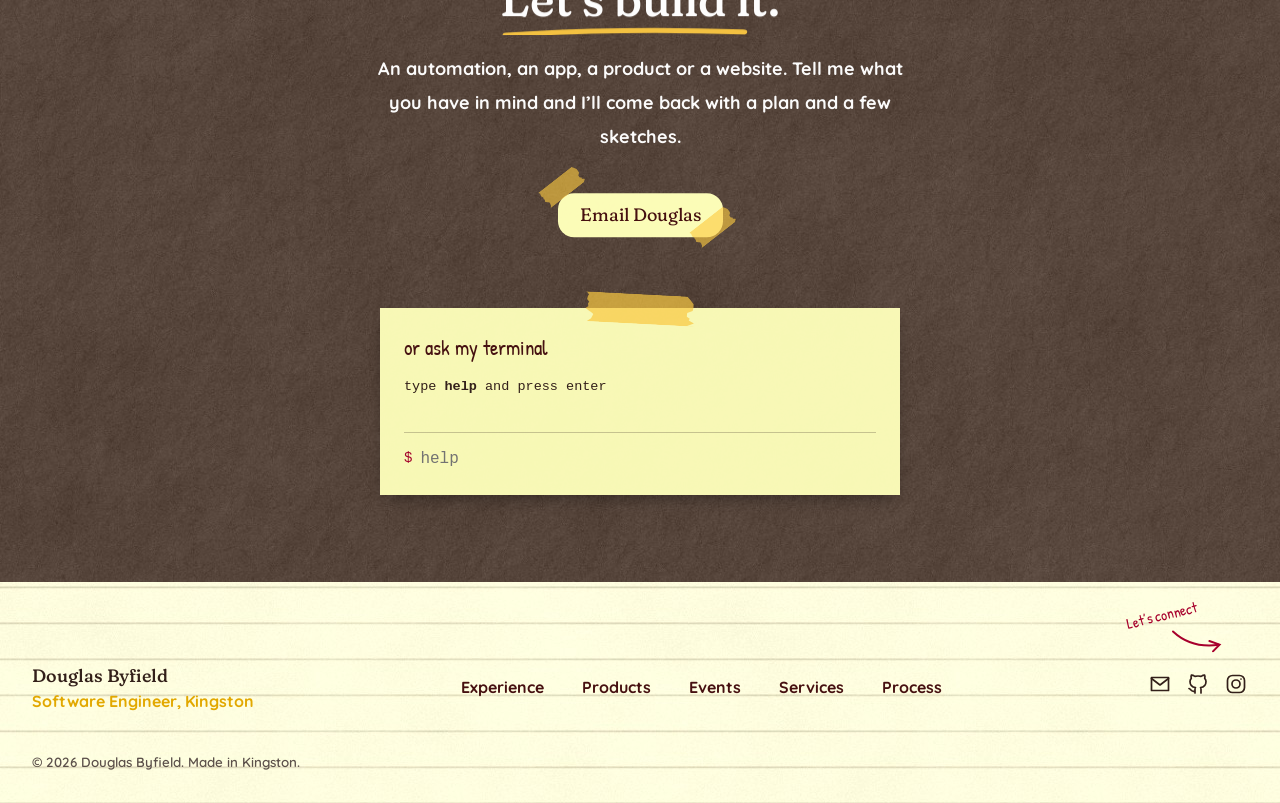
==== commit 12ce0ebe: "Software engineer positioning, experience and new motion Co-Authored-By: Claude Opus 5.5 <noreply@an" ====
--- a/index.html
+++ b/index.html
@@ -3,84 +3,185 @@
 <head>
 <meta charset="utf-8">
 <meta name="viewport" content="width=device-width, initial-scale=1, viewport-fit=cover">
-<title>Douglas Byfield | Web Developer, Kingston</title>
-<meta name="description" content="Douglas Byfield is a Kingston web developer who designs and builds business websites, event sites, booking systems and web apps.">
+<title>Douglas Byfield | Software Engineer, Kingston</title>
+<meta name="description" content="Douglas Byfield is a software engineer in Kingston, Jamaica. He builds AI and automation for finance teams, payments software, web and mobile apps, and websites that sell.">
 <meta name="theme-color" content="#FFFFE0">
-<meta property="og:title" content="Douglas Byfield | Web Developer, Kingston">
-<meta property="og:description" content="Websites and web apps, designed and built in Kingston, Jamaica.">
+<meta property="og:title" content="Douglas Byfield | Software Engineer, Kingston">
+<meta property="og:description" content="Software engineer in Kingston, Jamaica. AI, fintech, apps and websites, built end to end.">
+<meta name="twitter:card" content="summary_large_image>
 <meta property="og:type" content="website">
 <meta property="og:image" content="/assets/images/work/bassline-bay-desktop.jpg">
 <link rel="icon" href="data:image/svg+xml,%3Csvg xmlns='http://www.w3.org/2000/svg' viewBox='0 0 32 32'%3E%3Crect width='32' height='32' rx='7' fill='%23461010'/%3E%3Ctext x='16' y='22' font-family='Georgia' font-weight='700' font-size='15' text-anchor='middle' fill='%23FFCD43'%3EDB%3C/text%3E%3C/svg%3E">
 <link rel="preconnect" href="https://fonts.googleapis.com">
 <link rel="preconnect" href="https://fonts.gstatic.com" crossorigin>
 <link rel="stylesheet" href="https://fonts.googleapis.com/css2?family=Fraunces:opsz,wght,SOFT,WONK@9..144,400..700,0..100,0..1&family=Quicksand:wght@400..700&family=Patrick+Hand&display=swap">
-<link rel="stylesheet" href="/assets/css/home-rj.css?v=1">
-<link rel="stylesheet" href="/assets/css/extra.css?v=1">
+<link rel="stylesheet" href="/assets/css/home-rj.css?v=2">
+<link rel="stylesheet" href="/assets/css/extra.css?v=2">
 <script>(function(d){d.classList.add('js');try{if(sessionStorage.getItem('kb-intro'))d.classList.add('intro-seen')}catch(e){}setTimeout(function(){if(!window.gsap)d.classList.remove('js')},3500)})(document.documentElement)</script>
 </head>
 <body id="top">
 
 <header class="top">
   <div class="wrap">
-    <a class="badge" href="/">Douglas Byfield</a>
+    <a class="badge" href="#top">Douglas Byfield</a>
     <nav aria-label="Main">
-      <ul class="menu">
-        <li><a class="on" href="/">Home<svg class="swipe" viewBox="0 0 64 14" aria-hidden="true"><path d="M4 5 C 20 3, 40 3, 58 5" stroke-width="3"/><path d="M10 10 C 26 8, 44 8, 62 9" stroke-width="3"/></svg></a></li>
-        <li><a href="#work">Work<svg class="swipe" viewBox="0 0 64 14" aria-hidden="true"><path d="M4 5 C 20 3, 40 3, 58 5" stroke-width="3"/><path d="M10 10 C 26 8, 44 8, 62 9" stroke-width="3"/></svg></a></li>
-        <li><a href="#products">Products<svg class="swipe" viewBox="0 0 64 14" aria-hidden="true"><path d="M4 5 C 20 3, 40 3, 58 5" stroke-width="3"/><path d="M10 10 C 26 8, 44 8, 62 9" stroke-width="3"/></svg></a></li>
-        <li><a href="#services">Services<svg class="swipe" viewBox="0 0 64 14" aria-hidden="true"><path d="M4 5 C 20 3, 40 3, 58 5" stroke-width="3"/><path d="M10 10 C 26 8, 44 8, 62 9" stroke-width="3"/></svg></a></li>
-        <li><a href="#about">About<svg class="swipe" viewBox="0 0 64 14" aria-hidden="true"><path d="M4 5 C 20 3, 40 3, 58 5" stroke-width="3"/><path d="M10 10 C 26 8, 44 8, 62 9" stroke-width="3"/></svg></a></li>
-        <li><a href="#process">Process<svg class="swipe" viewBox="0 0 64 14" aria-hidden="true"><path d="M4 5 C 20 3, 40 3, 58 5" stroke-width="3"/><path d="M10 10 C 26 8, 44 8, 62 9" stroke-width="3"/></svg></a></li>
-      </ul>
+      <ul class="menu"><li><a href="#experience">Experience<svg class="swipe" viewBox="0 0 64 14" aria-hidden="true"><path d="M4 5 C 20 3, 40 3, 58 5" stroke-width="3"/><path d="M10 10 C 26 8, 44 8, 62 9" stroke-width="3"/></svg></a></li><li><a href="#products">Products<svg class="swipe" viewBox="0 0 64 14" aria-hidden="true"><path d="M4 5 C 20 3, 40 3, 58 5" stroke-width="3"/><path d="M10 10 C 26 8, 44 8, 62 9" stroke-width="3"/></svg></a></li><li><a href="#work">Events<svg class="swipe" viewBox="0 0 64 14" aria-hidden="true"><path d="M4 5 C 20 3, 40 3, 58 5" stroke-width="3"/><path d="M10 10 C 26 8, 44 8, 62 9" stroke-width="3"/></svg></a></li><li><a href="#services">Services<svg class="swipe" viewBox="0 0 64 14" aria-hidden="true"><path d="M4 5 C 20 3, 40 3, 58 5" stroke-width="3"/><path d="M10 10 C 26 8, 44 8, 62 9" stroke-width="3"/></svg></a></li><li><a href="#process">Process<svg class="swipe" viewBox="0 0 64 14" aria-hidden="true"><path d="M4 5 C 20 3, 40 3, 58 5" stroke-width="3"/><path d="M10 10 C 26 8, 44 8, 62 9" stroke-width="3"/></svg></a></li></ul>
     </nav>
-    <a class="btn btn-dark taped" href="mailto:douglasbyfield@yahoo.com">Say Hello</a>
+    <a class="btn btn-dark taped" href="mailto:douglasbyfield@yahoo.com">Say hello</a>
     <button class="burger" type="button" aria-label="Open menu" aria-expanded="false" aria-controls="drawer"><svg viewBox="0 0 64 26" fill="none" stroke="currentColor" stroke-width="2.6" stroke-linecap="round" aria-hidden="true"><path d="M3 8 C 20 6, 40 5, 61 7"/><path d="M3 19 C 22 18, 42 17, 60 19"/></svg></button>
   </div>
 </header>
 <div class="drawer" id="drawer" aria-hidden="true">
   <button class="drawer-x" type="button" aria-label="Close menu"><svg viewBox="0 0 30 30" fill="none" stroke="currentColor" stroke-width="2.6" stroke-linecap="round" aria-hidden="true"><path d="M5 6 C 12 13, 18 18, 25 25"/><path d="M25 5 C 18 12, 12 18, 5 24"/></svg></button>
-  <nav aria-label="Menu">
-    <a href="/">Home</a><a href="#work">Work</a><a href="#services">Services</a><a href="#products">Products</a><a href="#about">About</a><a href="#process">Process</a>
-  </nav>
-  <a class="btn btn-cream taped" href="mailto:douglasbyfield@yahoo.com">Say Hello</a>
+  <nav aria-label="Menu"><a href="#experience">Experience</a><a href="#products">Products</a><a href="#work">Events</a><a href="#services">Services</a><a href="#process">Process</a></nav>
+  <a class="btn btn-cream taped" href="mailto:douglasbyfield@yahoo.com">Say hello</a>
   <p class="drawer-mail">douglasbyfield@yahoo.com</p>
 </div>
 <div class="intro" aria-hidden="true"><div class="intro-in"><p class="intro-name">Douglas Byfield</p><svg class="zig" viewBox="0 0 240 44" aria-hidden="true"><path d="M8 12 C 80 10, 160 8, 230 6 C 165 10, 105 14, 62 21 C 40 25, 44 33, 72 34 C 112 36, 152 36, 196 37" stroke-width="8"/></svg></div></div>
+<canvas class="graphite" aria-hidden="true"></canvas>
+<div class="pencil" aria-hidden="true"><svg viewBox="0 0 40 40"><path d="M3 37l3-10L29 4a3 3 0 0 1 4 0l3 3a3 3 0 0 1 0 4L13 34z"/><path d="M6 27l7 7M25 8l7 7"/><path d="M3 37l4.5-1.5L4.5 32.5z" class="lead"/></svg></div>
 
 <main>
 
 <section class="wrap hero">
-  <figure class="polaroid rv">
-    <div class="photo">
-      <img src="/assets/images/douglas.jpg?v=2" alt="Douglas Byfield smiling with his arms open, in a black blazer" width="800" height="1000">
-    </div>
-    <figcaption>Douglas, Kingston JA</figcaption>
-  </figure>
-  <div class="rv">
-    <h1>I Design And Build Websites That Actually Work.</h1>
-    <p class="lead">Web Developer In Kingston. Business Sites, Event Pages, Booking And Payments, Dashboards And Full Web Apps, Designed With Care And Built To Work On The Phone In Your Customer&rsquo;s Hand.</p>
+  <div class="pol-wrap" tabindex="0" role="img" aria-label="Polaroid of Douglas Byfield smiling with his arms open, in a black blazer. Drag it to toss it, or use the arrow keys. Press Escape to put it back.">
+    <figure class="polaroid rv">
+      <span class="tape" aria-hidden="true"></span>
+      <div class="photo">
+        <img src="/assets/images/douglas.jpg?v=2" alt="" width="800" height="1000" draggable="false">
+      </div>
+      <figcaption>Douglas, Kingston JA</figcaption>
+    </figure>
+    <p class="toss hand" aria-hidden="true">go on, toss it<svg viewBox="0 0 70 46" fill="none" stroke="currentColor" stroke-width="2" stroke-linecap="round" aria-hidden="true"><path d="M4 4 C 10 26, 34 38, 62 40"/><path d="M52 32 L 63 40 L 51 45"/></svg></p>
+  </div>
+  <div class="rv hero-copy">
+    <h1 data-write><span class="h1a">Software engineer.</span> <span class="h1b">I build the AI, the fintech and the apps that real businesses run on.</span></h1>
+    <p class="lead">I design and ship whole products, from the model to the last pixel. Automation that clears a finance team&rsquo;s backlog, payments software for a global fintech firm, apps for Caribbean drivers and landlords, and websites good enough to sell the tickets.</p>
     <div class="ctas">
-      <a class="btn btn-dark" href="#work">See My Work</a>
-      <a class="btn btn-line" href="mailto:douglasbyfield@yahoo.com">Email Me
+      <a class="btn btn-dark" href="#experience">See what I&rsquo;ve built</a>
+      <a class="btn btn-line" href="mailto:douglasbyfield@yahoo.com">Email me
         <svg viewBox="0 0 24 24" fill="none" stroke="currentColor" stroke-width="2" stroke-linecap="round" stroke-linejoin="round" aria-hidden="true"><path d="M4 6h16v12H4z"/><path d="M4 7l8 6 8-6"/></svg></a>
     </div>
   </div>
+  <svg class="doodle d-brackets" viewBox="0 0 120 80" aria-hidden="true"><path d="M30 10 C 18 22, 10 32, 6 40 C 12 50, 20 60, 32 70"/><path d="M90 10 C 102 22, 110 32, 114 40 C 108 50, 100 60, 88 70"/><path d="M70 8 C 62 30, 56 52, 50 74"/></svg>
 </section>
 
 <div class="band-wrap">
   <div class="band tools rv">
-    <h2>What I Build With<svg class="swipe zigline" viewBox="0 0 240 44" aria-hidden="true"><path d="M8 12 C 80 10, 160 8, 230 6 C 165 10, 105 14, 62 21 C 40 25, 44 33, 72 34 C 112 36, 152 36, 196 37" stroke-width="8"/></svg></h2>
+    <h2>My toolbox<svg class="swipe zigline" viewBox="0 0 240 44" aria-hidden="true"><path d="M8 12 C 80 10, 160 8, 230 6 C 165 10, 105 14, 62 21 C 40 25, 44 33, 72 34 C 112 36, 152 36, 196 37" stroke-width="8"/></svg></h2>
     <div class="marquee" aria-label="Tools">
-      <div class="track"><span>React</span><span>Next.js</span><span>TypeScript</span><span>Vercel</span><span>Supabase</span><span>FastAPI</span><span>Azure</span><span>Figma</span><span aria-hidden="true">React</span><span aria-hidden="true">Next.js</span><span aria-hidden="true">TypeScript</span><span aria-hidden="true">Vercel</span><span aria-hidden="true">Supabase</span><span aria-hidden="true">FastAPI</span><span aria-hidden="true">Azure</span><span aria-hidden="true">Figma</span></div>
+      <div class="track"><span>Python</span><span>FastAPI</span><span>Azure</span><span>Power Platform</span><span>Machine Learning</span><span>TypeScript</span><span>React</span><span>Next.js</span><span>Supabase</span><span>Vercel</span><span aria-hidden="true">Python</span><span aria-hidden="true">FastAPI</span><span aria-hidden="true">Azure</span><span aria-hidden="true">Power Platform</span><span aria-hidden="true">Machine Learning</span><span aria-hidden="true">TypeScript</span><span aria-hidden="true">React</span><span aria-hidden="true">Next.js</span><span aria-hidden="true">Supabase</span><span aria-hidden="true">Vercel</span></div>
     </div>
   </div>
 </div>
 
+<section class="wrap statement" id="about">
+  <div class="st-body">
+    <p class="st-hi hand">Hi, I&rsquo;m Douglas.</p>
+    <p class="st-text">I write software for a living, and I care how it feels in someone&rsquo;s hand. By day I build <span class="mk mk-circle" id="mk-ai">AI and automation</span> for one of the Caribbean&rsquo;s largest financial groups. Before that I did <span class="mk mk-under" id="mk-pay">payments engineering</span> for a global fintech firm. After hours I ship <span class="mk mk-circle" id="mk-own">products of my own</span> for Jamaican drivers, landlords and neighbours, and the odd website that <span class="mk mk-under" id="mk-web">works harder than it looks</span>.</p>
+  </div>
+  <aside class="st-margin" aria-label="Margin notes">
+    <p class="ann hand" data-for="mk-ai">invoices, ledger codes, the chores nobody misses<svg viewBox="0 0 70 46" fill="none" stroke="currentColor" stroke-width="2" stroke-linecap="round" aria-hidden="true"><path d="M4 4 C 10 26, 34 38, 62 40"/><path d="M52 32 L 63 40 L 51 45"/></svg></p>
+    <p class="ann hand" data-for="mk-pay">where every transfer has to add up<svg viewBox="0 0 70 46" fill="none" stroke="currentColor" stroke-width="2" stroke-linecap="round" aria-hidden="true"><path d="M4 4 C 10 26, 34 38, 62 40"/><path d="M52 32 L 63 40 L 51 45"/></svg></p>
+    <p class="ann hand" data-for="mk-own">scroll down, they&rsquo;re live<svg viewBox="0 0 70 46" fill="none" stroke="currentColor" stroke-width="2" stroke-linecap="round" aria-hidden="true"><path d="M4 4 C 10 26, 34 38, 62 40"/><path d="M52 32 L 63 40 L 51 45"/></svg></p>
+  </aside>
+  <div class="peel">
+    <div class="peel-under">
+      <b>3</b>
+      <span>products of my own, live right now, plus three concept event sites</span>
+    </div>
+    <button class="peel-flap" type="button" aria-expanded="false" aria-label="Lift the sticky note">
+      <span class="hand">lift me</span>
+    </button>
+  </div>
+  <svg class="doodle d-bulb" viewBox="0 0 80 100" aria-hidden="true"><path d="M40 10 C 20 10, 12 26, 16 40 C 19 50, 28 56, 29 66 L 51 66 C 52 56, 61 50, 64 40 C 68 26, 60 10, 40 10 Z"/><path d="M31 74 H 49 M33 82 H 47"/><path d="M40 0 V 4 M8 14 L 11 17 M72 14 L 69 17"/></svg>
+</section>
+
+<section class="wrap block xp" id="experience">
+  <div class="head rv">
+    <h2>Experience</h2>
+    <svg class="swipe" viewBox="0 0 180 18" aria-hidden="true"><path d="M3 11 C 40 5, 110 4, 177 9" stroke-width="6"/></svg>
+    <p>Where I&rsquo;ve been writing software</p>
+  </div>
+  <div class="xp-track">
+    <svg class="xp-line" aria-hidden="true" preserveAspectRatio="none"><path/></svg>
+    <span class="xp-pencil" aria-hidden="true"><svg viewBox="0 0 40 40"><path d="M3 37l3-10L29 4a3 3 0 0 1 4 0l3 3a3 3 0 0 1 0 4L13 34z"/><path d="M6 27l7 7M25 8l7 7"/></svg></span>
+    <ol class="xp-cards">
+      <li class="xp-card"><svg class="pin" viewBox="0 0 24 24" aria-hidden="true"><path d="M9 2h6l-1 6 3 3H7l3-3z"/><path d="M12 11v10"/></svg>
+        <p class="when hand">Now</p>
+        <h3>AI Lab Engineer</h3>
+        <p class="at">AI Centre of Excellence at one of the Caribbean&rsquo;s largest financial groups</p>
+        <p>I build AI and automation that finance teams actually use, like invoice automation and a model that suggests the right ledger code. I joined as an Innovation Analyst and moved into the AI Lab.</p>
+        <p class="stack">Azure, FastAPI, Power Platform, machine learning</p>
+      </li>
+      <li class="xp-card"><svg class="pin" viewBox="0 0 24 24" aria-hidden="true"><path d="M9 2h6l-1 6 3 3H7l3-3z"/><path d="M12 11v10"/></svg>
+        <p class="when hand">Also now</p>
+        <h3>Software Engineer</h3>
+        <p class="at">Payments platform for a global fintech firm</p>
+        <p>Payments and wire traceability on a platform where every transfer has to be accounted for, from the moment it is sent to the moment it lands.</p>
+        <p class="stack">Payments, traceability, enterprise delivery</p>
+      </li>
+      <li class="xp-card"><svg class="pin" viewBox="0 0 24 24" aria-hidden="true"><path d="M9 2h6l-1 6 3 3H7l3-3z"/><path d="M12 11v10"/></svg>
+        <p class="when hand">Before</p>
+        <h3>Engineering Intern</h3>
+        <p class="at">Microsoft Leap</p>
+        <p>A paid engineering internship through Microsoft&rsquo;s Leap programme. Real code, real reviews, real standards.</p>
+      </li>
+      <li class="xp-card"><svg class="pin" viewBox="0 0 24 24" aria-hidden="true"><path d="M9 2h6l-1 6 3 3H7l3-3z"/><path d="M12 11v10"/></svg>
+        <p class="when hand">Before that</p>
+        <h3>GIS Software Developer</h3>
+        <p class="at">A regional telecom</p>
+        <p>Mapping and geospatial software for a network that spans the region.</p>
+      </li>
+      <li class="xp-card"><svg class="pin" viewBox="0 0 24 24" aria-hidden="true"><path d="M9 2h6l-1 6 3 3H7l3-3z"/><path d="M12 11v10"/></svg>
+        <p class="when hand">Where it started</p>
+        <h3>BSc, University of the West Indies</h3>
+        <p class="at">IEEE UWI Student Chair</p>
+        <p>Geospatial work at a university geoinformatics institute, early product work with an innovation startup, and running the IEEE student branch.</p>
+      </li>
+    </ol>
+  </div>
+  <svg class="doodle d-gear" viewBox="0 0 100 100" aria-hidden="true"><circle cx="50" cy="50" r="14"/><path d="M50 14 V 26 M50 74 V 86 M14 50 H 26 M74 50 H 86 M24 24 L 33 33 M67 67 L 76 76 M24 76 L 33 67 M67 33 L 76 24"/><circle cx="50" cy="50" r="28"/></svg>
+</section>
+
+<section class="proof">
+  <div class="band-wrap">
+    <div class="band rv">
+      <div class="grid">
+        <div class="head light">
+          <h2>More than a pretty page.</h2>
+          <svg class="swipe" viewBox="0 0 180 18" aria-hidden="true"><path d="M3 11 C 40 5, 110 4, 177 9" stroke-width="6"/></svg>
+          <p>The same engineering behind finance software goes into everything I ship</p>
+        </div>
+        <ul>
+          <li><svg viewBox="0 0 40 40" aria-hidden="true"><path d="M4 15 20 8l16 7-16 7z"/><path d="M11 18.5v7c0 2.5 4 4.5 9 4.5s9-2 9-4.5v-7"/><path d="M36 15v9"/></svg><span>BSc, University of the West Indies</span></li>
+          <li><svg viewBox="0 0 40 40" aria-hidden="true"><rect x="7" y="9" width="26" height="20" rx="2"/><path d="M7 15h26M14 33h12"/></svg><span>AI and automation for a major financial group</span></li>
+          <li><svg viewBox="0 0 40 40" aria-hidden="true"><circle cx="10" cy="11" r="4"/><circle cx="30" cy="11" r="4"/><circle cx="20" cy="30" r="4"/><path d="M13 13.5 18 27M27 13.5 22 27M14 11h12"/></svg><span>Payments engineering for global fintech</span></li>
+          <li><svg viewBox="0 0 40 40" aria-hidden="true"><circle cx="20" cy="16" r="9"/><path d="M15 23.5 13 34l7-4 7 4-2-10.5"/><path d="M16.5 16l2.5 2.5 4.5-5"/></svg><span>Microsoft Leap, PL&nbsp;900, PSM&nbsp;I</span></li>
+        </ul>
+      </div>
+    </div>
+  </div>
+</section>
+
+<section class="wrap block how products" id="products">
+  <div class="head rv">
+    <h2>Products I&rsquo;ve shipped</h2>
+    <svg class="swipe" viewBox="0 0 180 18" aria-hidden="true"><path d="M3 11 C 40 5, 110 4, 177 9" stroke-width="6"/></svg>
+    <p>Mine from idea to launch, used by real people</p>
+  </div>
+  <ol>
+    <li class="rv"><span class="big">01</span><span class="rule"></span><div><h3>Ignition Sync.</h3><p>Vehicle diagnostics for Caribbean drivers and mechanic shops. Plug in a scanner and see what is wrong in plain words, then find someone to fix it. <a class="ext" href="https://ignitionsync.com" target="_blank" rel="noopener">ignitionsync.com</a></p></div><svg class="doodle d-car" viewBox="0 0 120 70" aria-hidden="true"><path d="M8 48 C 8 40, 12 36, 20 35 L 34 22 C 38 18, 44 16, 52 16 L 74 16 C 82 16, 88 20, 92 26 L 100 35 C 108 36, 114 40, 114 48 L 114 52 L 8 52 Z"/><path d="M40 34 L 50 22 L 70 22 L 82 34 Z"/><circle cx="32" cy="54" r="9"/><circle cx="90" cy="54" r="9"/><path d="M2 64 C 30 62, 80 62, 118 64"/></svg></li>
+    <li class="rv"><span class="big">02</span><span class="rule"></span><div><h3>EasyCollect.</h3><p>Rent collection and property management for Jamaican landlords. Tenants, payments and receipts in one place instead of a notebook and a WhatsApp chat. <a class="ext" href="https://easycollectja.com" target="_blank" rel="noopener">easycollectja.com</a></p></div><svg class="doodle d-house" viewBox="0 0 100 90" aria-hidden="true"><path d="M8 44 L 50 10 L 92 44"/><path d="M18 36 L 18 82 L 82 82 L 82 36"/><path d="M42 82 L 42 58 L 58 58 L 58 82"/><path d="M26 48 H 36 V 58 H 26 Z M64 48 H 74 V 58 H 64 Z"/><path d="M68 22 V 12 H 76 V 28"/></svg></li>
+    <li class="rv"><span class="big">03</span><span class="rule"></span><div><h3>Rebuild JA.</h3><p>A live relief map built with a team after Hurricane Melissa, so help could find the people who needed it most. <a class="ext" href="https://rebuild-ja.com" target="_blank" rel="noopener">rebuild-ja.com</a></p></div><svg class="doodle d-pin" viewBox="0 0 90 100" aria-hidden="true"><path d="M45 88 C 30 66, 18 52, 18 36 C 18 20, 30 8, 45 8 C 60 8, 72 20, 72 36 C 72 52, 60 66, 45 88 Z"/><circle cx="45" cy="36" r="10"/><path d="M14 92 C 30 96, 60 96, 76 92"/></svg></li>
+  </ol>
+</section>
+
 <section class="wrap block" id="work">
   <div class="head rv">
-    <h2>Recent<br>Builds</h2>
-    <svg class="swipe" viewBox="0 0 180 18" aria-hidden="true"><path d="M3 11 C 40 5, 110 4, 177 9" stroke-width="6"/></svg>
-    <p>Three Concept Sites, Each With Its Own Look And Working Features. Open Them On Your Phone, Everything Clicks.</p>
+    <h2>Event<br>builds</h2>
+    <svg class="swipe" viewBox="0 0 180 18" aria-hidden="true"><path d="M3 11 C 40 5, 110 4, 177 9" stroke-width="6"/></svg>
+    <p>Three concept sites for made up events, each with its own look and features that really work. Open one on your phone.</p>
   </div>
 
   <ol class="projects">
@@ -89,14 +190,13 @@
         <span class="num">01</span>
         <h3>Bassline Bay</h3>
         <svg class="swipe title-swipe" viewBox="0 0 180 18" aria-hidden="true"><path d="M3 11 C 40 5, 110 4, 177 9" stroke-width="6"/></svg>
-        <p class="kind">Music Festival, Montego Bay</p>
-        <p class="desc" data-desc="bassline-bay">A Live WebGL Sunset That Ripples Like A Bassline And Follows Your Cursor, A Poster Style Lineup, Set Times By Night And A Ticket Checkout In JMD And USD.</p>
-        <p class="role-l">What It Shows</p>
-        <p class="role">Lineup, Schedule, Ticketing</p>
-        <a class="btn btn-dark taped" href="https://bassline-bay.vercel.app" target="_blank" rel="noopener">Open Live Site</a>
-        <div class="built"><span class="built-l">Status</span><span class="store"><svg viewBox="0 0 24 24" aria-hidden="true"><path d="M12 3l7 7-7 11-7-11z"/><circle cx="12" cy="11" r="2"/></svg><span><small>Concept</small>Fictional Event</span></span></div>
-      </div>
-      <p class="note hand">Built For The Big Night<svg viewBox="0 0 70 46" fill="none" stroke="currentColor" stroke-width="2" stroke-linecap="round" aria-hidden="true"><path d="M4 4 C 10 26, 34 38, 62 40"/><path d="M52 32 L 63 40 L 51 45"/></svg></p>
+        <p class="kind">Music festival, Montego Bay</p>
+        <p class="desc" data-desc="bassline-bay">A live WebGL sunset that ripples like a bassline and follows your cursor, a poster style lineup, set times by night and a ticket checkout in JMD and USD.</p>
+        <p class="role-l">What it shows</p>
+        <p class="role">Lineup, schedule, ticketing</p>
+        <a class="btn btn-dark taped" href="https://bassline-bay.vercel.app" target="_blank" rel="noopener">Open live site</a>
+      </div>
+      <p class="note hand">Built for the big night<svg viewBox="0 0 70 46" fill="none" stroke="currentColor" stroke-width="2" stroke-linecap="round" aria-hidden="true"><path d="M4 4 C 10 26, 34 38, 62 40"/><path d="M52 32 L 63 40 L 51 45"/></svg></p>
       <div class="art" aria-hidden="true">
         <span class="browser b2"><i><b></b><b></b><b></b></i><img src="/assets/images/work/bassline-bay-desktop.jpg" alt=""></span>
         <span class="phone p1"><img src="/assets/images/work/bassline-bay-mobile.jpg" alt=""><i class="glare"></i></span>
@@ -108,14 +208,13 @@
         <span class="num">02</span>
         <h3>Kingston Build Week</h3>
         <svg class="swipe title-swipe" viewBox="0 0 180 18" aria-hidden="true"><path d="M3 11 C 40 5, 110 4, 177 9" stroke-width="6"/></svg>
-        <p class="kind">Tech Conference, Downtown Kingston</p>
-        <p class="desc" data-desc="kingston-build-week">A Live Map Of Downtown Kingston Where Routes Light Up Toward The Venue, A Full Agenda Guests Can Save, Speaker Profiles And Registration That Issues A Ticket.</p>
-        <p class="role-l">What It Shows</p>
-        <p class="role">Agenda, Speakers, Registration</p>
-        <a class="btn btn-dark taped" href="https://kingston-build-week.vercel.app" target="_blank" rel="noopener">Open Live Site</a>
-        <div class="built"><span class="built-l">Status</span><span class="store"><svg viewBox="0 0 24 24" aria-hidden="true"><path d="M12 3l7 7-7 11-7-11z"/><circle cx="12" cy="11" r="2"/></svg><span><small>Concept</small>Fictional Event</span></span></div>
-      </div>
-      <p class="note hand">Pick Your Sessions<svg viewBox="0 0 70 46" fill="none" stroke="currentColor" stroke-width="2" stroke-linecap="round" aria-hidden="true"><path d="M4 4 C 10 26, 34 38, 62 40"/><path d="M52 32 L 63 40 L 51 45"/></svg></p>
+        <p class="kind">Tech conference, Downtown Kingston</p>
+        <p class="desc" data-desc="kingston-build-week">A live map of Downtown Kingston where routes light up toward the venue, a full agenda guests can save, speaker profiles and registration that issues a ticket.</p>
+        <p class="role-l">What it shows</p>
+        <p class="role">Agenda, speakers, registration</p>
+        <a class="btn btn-dark taped" href="https://kingston-build-week.vercel.app" target="_blank" rel="noopener">Open live site</a>
+      </div>
+      <p class="note hand">Pick your sessions<svg viewBox="0 0 70 46" fill="none" stroke="currentColor" stroke-width="2" stroke-linecap="round" aria-hidden="true"><path d="M4 4 C 10 26, 34 38, 62 40"/><path d="M52 32 L 63 40 L 51 45"/></svg></p>
       <div class="art" aria-hidden="true">
         <span class="browser b2"><i><b></b><b></b><b></b></i><img src="/assets/images/work/kingston-build-week-desktop.jpg" alt=""></span>
         <span class="phone p1"><img src="/assets/images/work/kingston-build-week-mobile.jpg" alt=""><i class="glare"></i></span>
@@ -127,108 +226,86 @@
         <span class="num">03</span>
         <h3>Sorrel &amp; Smoke</h3>
         <svg class="swipe title-swipe" viewBox="0 0 180 18" aria-hidden="true"><path d="M3 11 C 40 5, 110 4, 177 9" stroke-width="6"/></svg>
-        <p class="kind">Food &amp; Rum Festival, Hope Gardens</p>
-        <p class="desc" data-desc="sorrel-and-smoke">Slow WebGL Smoke Drifting Behind Big Serif Type, A Vendor Menu You Can Search And Filter, A Printable Plan Your Day Builder And Pass Booking.</p>
-        <p class="role-l">What It Shows</p>
-        <p class="role">Vendors, Planner, RSVP</p>
-        <a class="btn btn-dark taped" href="https://sorrel-and-smoke.vercel.app" target="_blank" rel="noopener">Open Live Site</a>
-        <div class="built"><span class="built-l">Status</span><span class="store"><svg viewBox="0 0 24 24" aria-hidden="true"><path d="M12 3l7 7-7 11-7-11z"/><circle cx="12" cy="11" r="2"/></svg><span><small>Concept</small>Fictional Event</span></span></div>
-      </div>
-      <p class="note hand">Plan The Whole Day<svg viewBox="0 0 70 46" fill="none" stroke="currentColor" stroke-width="2" stroke-linecap="round" aria-hidden="true"><path d="M4 4 C 10 26, 34 38, 62 40"/><path d="M52 32 L 63 40 L 51 45"/></svg></p>
+        <p class="kind">Food and rum festival, Hope Gardens</p>
+        <p class="desc" data-desc="sorrel-and-smoke">Slow WebGL smoke drifting behind big serif type, a vendor menu you can search and filter, a printable plan your day builder and pass booking.</p>
+        <p class="role-l">What it shows</p>
+        <p class="role">Vendors, planner, RSVP</p>
+        <a class="btn btn-dark taped" href="https://sorrel-and-smoke.vercel.app" target="_blank" rel="noopener">Open live site</a>
+      </div>
+      <p class="note hand">Plan the whole day<svg viewBox="0 0 70 46" fill="none" stroke="currentColor" stroke-width="2" stroke-linecap="round" aria-hidden="true"><path d="M4 4 C 10 26, 34 38, 62 40"/><path d="M52 32 L 63 40 L 51 45"/></svg></p>
       <div class="art" aria-hidden="true">
         <span class="browser b2"><i><b></b><b></b><b></b></i><img src="/assets/images/work/sorrel-and-smoke-desktop.jpg" alt=""></span>
         <span class="phone p1"><img src="/assets/images/work/sorrel-and-smoke-mobile.jpg" alt=""><i class="glare"></i></span>
       </div>
     </li>
   </ol>
+  <svg class="doodle d-ticket" viewBox="0 0 120 70" aria-hidden="true"><path d="M8 14 H 112 V 26 C 104 26, 104 44, 112 44 V 56 H 8 V 44 C 16 44, 16 26, 8 26 Z"/><path d="M80 16 V 54" stroke-dasharray="3 5"/><path d="M24 30 H 64 M24 40 H 52"/></svg>
 </section>
 
 <section class="wrap block" id="services">
   <div class="head rv">
-    <h2>What I Build</h2>
-    <svg class="swipe" viewBox="0 0 180 18" aria-hidden="true"><path d="M3 11 C 40 5, 110 4, 177 9" stroke-width="6"/></svg>
-    <p>From A Simple Page To A Full Product</p>
+    <h2>What I can build for you</h2>
+    <svg class="swipe" viewBox="0 0 180 18" aria-hidden="true"><path d="M3 11 C 40 5, 110 4, 177 9" stroke-width="6"/></svg>
+    <p>One engineer from the database to the design</p>
   </div>
   <div class="kit">
-<div class="row rv"><div><span class="num">01</span><h3>Business Sites</h3></div><ul><li><svg viewBox="0 0 24 24" aria-hidden="true"><circle cx="12" cy="12" r="9"/><path d="M3 12h18M12 3c3 3 3 15 0 18M12 3c-3 3-3 15 0 18"/></svg>Company Websites</li><li><svg viewBox="0 0 24 24" aria-hidden="true"><rect x="7" y="3" width="10" height="18" rx="2"/><path d="M11 18h2"/></svg>Phone First Design</li><li><svg viewBox="0 0 24 24" aria-hidden="true"><circle cx="11" cy="11" r="6"/><path d="M16 16l5 5"/></svg>Search Friendly Pages</li><li><svg viewBox="0 0 24 24" aria-hidden="true"><path d="M13 3L5 14h6l-1 7 8-11h-6z"/></svg>Fast Loading</li></ul></div><div class="row rv"><div><span class="num">02</span><h3>Events</h3></div><ul><li><svg viewBox="0 0 24 24" aria-hidden="true"><rect x="3" y="5" width="18" height="16" rx="2"/><path d="M3 10h18M8 3v4M16 3v4"/></svg>Schedules And Lineups</li><li><svg viewBox="0 0 24 24" aria-hidden="true"><path d="M3 8h18v3a2 2 0 0 0 0 4v3H3v-3a2 2 0 0 0 0-4z"/></svg>Tickets And RSVPs</li><li><svg viewBox="0 0 24 24" aria-hidden="true"><path d="M12 21s-6-6-6-11a6 6 0 0 1 12 0c0 5-6 11-6 11z"/><circle cx="12" cy="10" r="2"/></svg>Interactive Venue Maps</li><li><svg viewBox="0 0 24 24" aria-hidden="true"><rect x="7" y="3" width="10" height="18" rx="2"/><path d="M11 18h2"/></svg>Built For WhatsApp Links</li></ul></div><div class="row rv"><div><span class="num">03</span><h3>Bookings And Payments</h3></div><ul><li><svg viewBox="0 0 24 24" aria-hidden="true"><rect x="3" y="5" width="18" height="16" rx="2"/><path d="M3 10h18M8 3v4M16 3v4"/></svg>Online Booking</li><li><svg viewBox="0 0 24 24" aria-hidden="true"><rect x="3" y="6" width="18" height="13" rx="2"/><path d="M3 10h18M7 15h4"/></svg>Card And Local Payments</li><li><svg viewBox="0 0 24 24" aria-hidden="true"><rect x="5" y="11" width="14" height="10" rx="2"/><path d="M8 11V7a4 4 0 0 1 8 0v4"/></svg>Customer Logins</li><li><svg viewBox="0 0 24 24" aria-hidden="true"><circle cx="12" cy="12" r="9"/><path d="M3 12h18M12 3c3 3 3 15 0 18M12 3c-3 3-3 15 0 18"/></svg>Email Confirmations</li></ul></div><div class="row rv"><div><span class="num">04</span><h3>Web Apps</h3></div><ul><li><svg viewBox="0 0 24 24" aria-hidden="true"><path d="M4 20V10M10 20V4M16 20v-7M22 20H2"/></svg>Dashboards And Reports</li><li><svg viewBox="0 0 24 24" aria-hidden="true"><rect x="5" y="11" width="14" height="10" rx="2"/><path d="M8 11V7a4 4 0 0 1 8 0v4"/></svg>Admin Panels</li><li><svg viewBox="0 0 24 24" aria-hidden="true"><path d="M13 3L5 14h6l-1 7 8-11h-6z"/></svg>Automations And AI</li><li><svg viewBox="0 0 24 24" aria-hidden="true"><circle cx="11" cy="11" r="6"/><path d="M16 16l5 5"/></svg>Search And Filters</li></ul></div>
-  </div>
-</section>
-
-<section class="proof" id="about">
-  <div class="band-wrap">
-    <div class="band rv">
-      <div class="grid">
-        <div class="head light">
-          <h2>More Than A Pretty Page.</h2>
-          <svg class="swipe" viewBox="0 0 180 18" aria-hidden="true"><path d="M3 11 C 40 5, 110 4, 177 9" stroke-width="6"/></svg>
-          <p>I Build Real Software By Day, So Your Site Gets The Same Care</p>
-        </div>
-        <ul>
-          <li><svg viewBox="0 0 40 40" aria-hidden="true"><path d="M4 15 20 8l16 7-16 7z"/><path d="M11 18.5v7c0 2.5 4 4.5 9 4.5s9-2 9-4.5v-7"/><path d="M36 15v9"/></svg>BSc, University Of The West Indies</li>
-          <li><svg viewBox="0 0 40 40" aria-hidden="true"><rect x="7" y="9" width="26" height="20" rx="2"/><path d="M7 15h26M14 33h12"/></svg>Engineer At MC Systems, JN Group</li>
-          <li><svg viewBox="0 0 40 40" aria-hidden="true"><circle cx="10" cy="11" r="4"/><circle cx="30" cy="11" r="4"/><circle cx="20" cy="30" r="4"/><path d="M13 13.5 18 27M27 13.5 22 27M14 11h12"/></svg>Fintech Work For Broadridge</li>
-          <li><svg viewBox="0 0 40 40" aria-hidden="true"><circle cx="20" cy="16" r="9"/><path d="M15 23.5 13 34l7-4 7 4-2-10.5"/><path d="M16.5 16l2.5 2.5 4.5-5"/></svg>Microsoft Leap Alumni, PL 900, PSM I</li>
-        </ul>
-      </div>
-    </div>
-  </div>
-</section>
-
-<section class="wrap block how" id="products">
-  <div class="head rv">
-    <h2>Products I&rsquo;ve Shipped</h2>
-    <svg class="swipe" viewBox="0 0 180 18" aria-hidden="true"><path d="M3 11 C 40 5, 110 4, 177 9" stroke-width="6"/></svg>
-    <p>Live Things Real People Use Every Day</p>
+<div class="row rv"><div><span class="num">01</span><h3>AI and automation</h3></div><ul><li><svg viewBox="0 0 24 24" aria-hidden="true"><path d="M6 3h9l4 4v14H6z"/><path d="M15 3v4h4M9 12h7M9 16h5"/></svg>Invoice and document automation</li><li><svg viewBox="0 0 24 24" aria-hidden="true"><circle cx="12" cy="12" r="3"/><path d="M12 3v3M12 18v3M3 12h3M18 12h3M5.6 5.6l2.1 2.1M16.3 16.3l2.1 2.1M5.6 18.4l2.1-2.1M16.3 7.7l2.1-2.1"/></svg>Machine learning models</li><li><svg viewBox="0 0 24 24" aria-hidden="true"><circle cx="6" cy="6" r="2.5"/><circle cx="18" cy="18" r="2.5"/><path d="M8.5 6H14a4 4 0 0 1 4 4v5.5"/></svg>Power Platform workflows</li><li><svg viewBox="0 0 24 24" aria-hidden="true"><path d="M9 3v5M15 3v5M6 8h12v3a6 6 0 0 1-12 0zM12 17v4"/></svg>Azure and FastAPI services</li></ul></div><div class="row rv"><div><span class="num">02</span><h3>Web and mobile apps</h3></div><ul><li><svg viewBox="0 0 24 24" aria-hidden="true"><path d="M4 20V10M10 20V4M16 20v-7M22 20H2"/></svg>Dashboards and admin tools</li><li><svg viewBox="0 0 24 24" aria-hidden="true"><rect x="7" y="3" width="10" height="18" rx="2"/><path d="M11 18h2"/></svg>Customer apps</li><li><svg viewBox="0 0 24 24" aria-hidden="true"><rect x="5" y="11" width="14" height="10" rx="2"/><path d="M8 11V7a4 4 0 0 1 8 0v4"/></svg>Logins, roles and payments</li><li><svg viewBox="0 0 24 24" aria-hidden="true"><path d="M8 7l-5 5 5 5M16 7l5 5-5 5M14 4l-4 16"/></svg>APIs and integrations</li></ul></div><div class="row rv"><div><span class="num">03</span><h3>Business websites</h3></div><ul><li><svg viewBox="0 0 24 24" aria-hidden="true"><rect x="7" y="3" width="10" height="18" rx="2"/><path d="M11 18h2"/></svg>Phone first design</li><li><svg viewBox="0 0 24 24" aria-hidden="true"><circle cx="11" cy="11" r="6"/><path d="M16 16l5 5"/></svg>Search friendly pages</li><li><svg viewBox="0 0 24 24" aria-hidden="true"><path d="M13 3L5 14h6l-1 7 8-11h-6z"/></svg>Fast loading</li><li><svg viewBox="0 0 24 24" aria-hidden="true"><rect x="3" y="6" width="18" height="13" rx="2"/><path d="M3 10h18M7 15h4"/></svg>Bookings and card payments</li></ul></div><div class="row rv"><div><span class="num">04</span><h3>Events</h3></div><ul><li><svg viewBox="0 0 24 24" aria-hidden="true"><rect x="3" y="5" width="18" height="16" rx="2"/><path d="M3 10h18M8 3v4M16 3v4"/></svg>Schedules and lineups</li><li><svg viewBox="0 0 24 24" aria-hidden="true"><path d="M3 8h18v3a2 2 0 0 0 0 4v3H3v-3a2 2 0 0 0 0-4z"/></svg>Tickets and RSVPs</li><li><svg viewBox="0 0 24 24" aria-hidden="true"><path d="M12 21s-6-6-6-11a6 6 0 0 1 12 0c0 5-6 11-6 11z"/><circle cx="12" cy="10" r="2"/></svg>Interactive venue maps</li><li><svg viewBox="0 0 24 24" aria-hidden="true"><circle cx="12" cy="12" r="9"/><path d="M3 12h18M12 3c3 3 3 15 0 18M12 3c-3 3-3 15 0 18"/></svg>Built for WhatsApp links</li></ul></div>
+  </div>
+</section>
+
+<section class="wrap block how" id="process">
+  <div class="head rv">
+    <h2>How I work</h2>
+    <svg class="swipe" viewBox="0 0 180 18" aria-hidden="true"><path d="M3 11 C 40 5, 110 4, 177 9" stroke-width="6"/></svg>
+    <p>The same habits I use on finance software, applied to yours</p>
   </div>
   <ol>
-    <li class="rv"><span class="big">01</span><span class="rule"></span><div><h3>Ignition Sync.</h3><p>Vehicle Diagnostics For Caribbean Drivers And Mechanic Shops. Plug In A Scanner, See What Is Wrong In Plain Words. <a class="ext" href="https://ignitionsync.com" target="_blank" rel="noopener">ignitionsync.com</a></p></div><span class="ic"><svg viewBox="0 0 36 36" aria-hidden="true"><circle cx="18" cy="20" r="11"/><path d="M18 20l6-6M10 20h2M24 20h2M18 12v2"/></svg></span></li>
-    <li class="rv"><span class="big">02</span><span class="rule"></span><div><h3>EasyCollect.</h3><p>Rent Collection And Property Management For Jamaican Landlords, From Tenants To Receipts. <a class="ext" href="https://easycollectja.com" target="_blank" rel="noopener">easycollectja.com</a></p></div><span class="ic"><svg viewBox="0 0 36 36" aria-hidden="true"><path d="M6 17L18 7l12 10"/><path d="M9 15v14h18V15"/><path d="M15 29v-8h6v8"/></svg></span></li>
-    <li class="rv"><span class="big">03</span><span class="rule"></span><div><h3>Rebuild JA.</h3><p>A Live Relief Map Built With A Team After Hurricane Melissa, So Help Could Find The People Who Needed It. <a class="ext" href="https://rebuild-ja.com" target="_blank" rel="noopener">rebuild-ja.com</a></p></div><span class="ic"><svg viewBox="0 0 36 36" aria-hidden="true"><path d="M18 31s-9-9-9-16a9 9 0 0 1 18 0c0 7-9 16-9 16z"/><circle cx="18" cy="15" r="3"/></svg></span></li>
+    <li class="rv"><span class="big">01</span><span class="rule"></span><div><h3>Start with the problem.</h3><p>What has to be true when this works? Fewer hours on invoices, more tickets sold, rent paid on time. That becomes the spec.</p></div></li>
+    <li class="rv"><span class="big">02</span><span class="rule"></span><div><h3>Sketch before code.</h3><p>You see the flow on paper first, so we argue about the idea, not the pixels.</p></div></li>
+    <li class="rv"><span class="big">03</span><span class="rule"></span><div><h3>Ship small, ship often.</h3><p>A working version early, then steady improvements you can click on. No big reveal at the end.</p></div></li>
+    <li class="rv"><p class="ann-inline hand" aria-hidden="true">the part most people skip<svg viewBox="0 0 70 46" fill="none" stroke="currentColor" stroke-width="2" stroke-linecap="round"><path d="M4 4 C 10 26, 34 38, 62 40"/><path d="M52 32 L 63 40 L 51 45"/></svg></p><span class="big">04</span><span class="rule"></span><div><h3>Built like production.</h3><p>Clean data, tests where they matter, security from day one. Payments, logins and forms that never leave anyone stuck halfway.</p></div></li>
+    <li class="rv"><span class="big">05</span><span class="rule"></span><div><h3>I stay after launch.</h3><p>Fixes, new features and the last minute change before the big day. Your software keeps up with your business.</p></div></li>
   </ol>
 </section>
 
-<section class="wrap block how" id="process">
-  <div class="head rv">
-    <h2>How I Work</h2>
-    <svg class="swipe" viewBox="0 0 180 18" aria-hidden="true"><path d="M3 11 C 40 5, 110 4, 177 9" stroke-width="6"/></svg>
-    <p>From First Chat To Launch Day</p>
-  </div>
-  <ol>
-    <li class="rv"><span class="big">01</span><span class="rule"></span><div><h3>We Start With Your Goal.</h3><p>Who Is Visiting, What They Need To Do And What A Win Looks Like For You, Bookings, Sales, Sign Ups Or Tickets.</p></div><span class="ic"><svg viewBox="0 0 36 36" aria-hidden="true"><path d="M6 8h24v16H14l-6 5V8z"/></svg></span></li>
-    <li class="rv"><span class="big">02</span><span class="rule"></span><div><h3>Sketches Before Code.</h3><p>You See Two Or Three Directions Early, So We Pick A Look Together Before Anything Gets Built.</p></div><span class="ic"><svg viewBox="0 0 36 36" aria-hidden="true"><path d="M8 28l3-9 14-14 6 6-14 14z"/><path d="M22 8l6 6"/></svg></span></li>
-    <li class="rv"><span class="big">03</span><span class="rule"></span><div><h3>Phone First.</h3><p>Most People Will Open Your Link From WhatsApp Or Instagram, So Every Page Is Built For The Phone Before The Laptop.</p></div><span class="ic"><svg viewBox="0 0 36 36" aria-hidden="true"><rect x="11" y="4" width="14" height="28" rx="3"/><path d="M16 27h4"/></svg></span></li>
-    <li class="rv"><span class="big">04</span><span class="rule"></span><div><h3>Features That Actually Work.</h3><p>Payments, Bookings, Forms And Logins Hooked Up Properly And Tested, So Nobody Gets Stuck Halfway.</p></div><span class="ic"><svg viewBox="0 0 36 36" aria-hidden="true"><path d="M5 11h26v5a3 3 0 0 0 0 6v5H5v-5a3 3 0 0 0 0-6z"/><path d="M14 11v16" stroke-dasharray="2 3"/></svg></span></li>
-    <li class="rv"><span class="big">05</span><span class="rule"></span><div><h3>I Stay After Launch.</h3><p>New Prices, New Products, Last Minute Changes. I Keep The Site Current So It Never Goes Stale.</p></div><span class="ic"><svg viewBox="0 0 36 36" aria-hidden="true"><circle cx="18" cy="18" r="12"/><path d="M12 18.5l4 4 8-9"/></svg></span></li>
-  </ol>
-</section>
-
 <section class="talk" id="contact">
-  <h2 class="rv">Need A Website?<br><span>Let&rsquo;s Build It.<svg class="swipe" viewBox="0 0 160 16" preserveAspectRatio="none" aria-hidden="true"><path d="M4 10 C 50 4, 110 4, 156 8" stroke-width="5"/></svg></span></h2>
-  <p class="rv">A Business Site, An Event Page, A Booking System Or A Full App. Tell Me What You Have In Mind And I Will Send Back A Few Sketches.</p>
-  <a class="btn btn-cream taped rv" href="mailto:douglasbyfield@yahoo.com?subject=Website">Email Douglas</a>
+  <h2 class="rv">Got something software should fix?<br><span>Let&rsquo;s build it.<svg class="swipe" viewBox="0 0 160 16" preserveAspectRatio="none" aria-hidden="true"><path d="M4 10 C 50 4, 110 4, 156 8" stroke-width="5"/></svg></span></h2>
+  <p class="rv">An automation, an app, a product or a website. Tell me what you have in mind and I&rsquo;ll come back with a plan and a few sketches.</p>
+  <a class="btn btn-cream taped rv" href="mailto:douglasbyfield@yahoo.com?subject=Project">Email Douglas</a>
+  <div class="term rv">
+    <p class="term-title hand">or ask my terminal</p>
+    <div class="term-out" id="term-out" role="log" aria-live="polite"><p>type <b>help</b> and press enter</p></div>
+    <form class="term-in" autocomplete="off">
+      <label for="term-cmd" class="sr">Terminal command</label>
+      <span aria-hidden="true">$</span>
+      <input id="term-cmd" type="text" spellcheck="false" autocapitalize="off" placeholder="help" enterkeyhint="send">
+    </form>
+  </div>
+  <svg class="doodle d-plane" viewBox="0 0 120 80" aria-hidden="true"><path d="M6 40 L 112 8 L 70 72 L 56 48 Z"/><path d="M56 48 L 112 8"/><path d="M4 70 C 14 64, 22 66, 30 60"/></svg>
 </section>
 
 </main>
 
 <footer class="foot wrap">
-  <p class="hand">Let&rsquo;s Connect<svg viewBox="0 0 50 34" fill="none" stroke="currentColor" stroke-width="2" stroke-linecap="round" aria-hidden="true"><path d="M3 4 C 12 18, 26 26, 44 28"/><path d="M36 22 L 45 28 L 37 33"/></svg></p>
+  <p class="hand">Let&rsquo;s connect<svg viewBox="0 0 50 34" fill="none" stroke="currentColor" stroke-width="2" stroke-linecap="round" aria-hidden="true"><path d="M3 4 C 12 18, 26 26, 44 28"/><path d="M36 22 L 45 28 L 37 33"/></svg></p>
   <div class="row">
-    <div class="who"><b>Douglas Byfield</b><span>Web Developer, Kingston</span></div>
-    <nav aria-label="Footer"><a href="/">Home</a><a href="#work">Work</a><a href="#services">Services</a><a href="#products">Products</a><a href="#about">About</a><a href="#process">Process</a></nav>
+    <div class="who"><b>Douglas Byfield</b><span>Software Engineer, Kingston</span></div>
+    <nav aria-label="Footer"><a href="#experience">Experience</a><a href="#products">Products</a><a href="#work">Events</a><a href="#services">Services</a><a href="#process">Process</a></nav>
     <div class="soc">
       <a href="mailto:douglasbyfield@yahoo.com" aria-label="Email"><svg viewBox="0 0 24 24"><path d="M3.5 5.5h17v13h-17z"/><path d="M3.5 6.5l8.5 6.5 8.5-6.5"/></svg></a>
       <a href="https://github.com/Dougsworth" target="_blank" rel="noopener" aria-label="GitHub"><svg viewBox="0 0 24 24"><path d="M9 19c-4 1.5-4-2-6-2.5M15 21v-3.5c0-1 .1-1.4-.5-2 2.8-.3 5.5-1.4 5.5-6a4.6 4.6 0 0 0-1.3-3.2 4.2 4.2 0 0 0-.1-3.2s-1.1-.3-3.5 1.3a12 12 0 0 0-6.2 0C6.5 2.8 5.4 3.1 5.4 3.1a4.2 4.2 0 0 0-.1 3.2A4.6 4.6 0 0 0 4 9.5c0 4.6 2.7 5.7 5.5 6-.6.6-.6 1.2-.5 2V21"/></svg></a>
       <a href="https://instagram.com/jamahlllll" target="_blank" rel="noopener" aria-label="Instagram"><svg viewBox="0 0 24 24"><rect x="3.5" y="3.5" width="17" height="17" rx="5"/><circle cx="12" cy="12" r="4"/><path d="M17 7h.01"/></svg></a>
     </div>
   </div>
-  <small>&copy; 2026 Douglas Byfield. Made In Kingston.</small>
+  <small>&copy; 2026 Douglas Byfield. Made in Kingston.</small>
 </footer>
 
 <script src="/assets/js/vendor/gsap.min.js" defer></script>
 <script src="/assets/js/vendor/ScrollTrigger.min.js" defer></script>
 <script src="/assets/js/vendor/SplitText.min.js" defer></script>
 <script src="/assets/js/vendor/lenis.min.js" defer></script>
-<script src="/assets/js/notebook.js?v=1" defer></script>
+<script src="/assets/js/sketchbook.js?v=1" defer></script>
+<script src="/assets/js/notebook.js?v=2" defer></script>
 <script>
 (function(){
   var b=document.querySelector('.burger'),d=document.getElementById('drawer');
--- a/assets/css/extra.css
+++ b/assets/css/extra.css
@@ -1,2 +1,192 @@
+/* ===== software engineer rework: new sections and motion pieces ===== */
 .how .ext{display:inline-block;margin-left:4px;font-family:var(--hand);font-size:1.05em;color:inherit;text-decoration:underline;text-underline-offset:3px;text-decoration-thickness:1.5px}
 .foot .soc{display:flex;gap:14px}
+section{position:relative}
+
+/* hero */
+.hero{position:relative}
+.hero h1{font-size:54px;line-height:1.14;max-width:720px;position:relative}
+.hero h1 .h1a{display:block;font-size:1.32em;line-height:1.05;margin-bottom:.12em;color:var(--maroon)}
+.hero h1 .h1b{display:block}
+.hero p.lead{max-width:560px}
+.write-pen{position:absolute;left:0;top:0;width:38px;height:38px;pointer-events:none;z-index:3;opacity:0;will-change:transform}
+.write-pen svg,.pencil svg,.xp-pencil svg{width:100%;height:100%;fill:#FFCD43;stroke:var(--ink);stroke-width:1.6;stroke-linejoin:round;stroke-linecap:round}
+.write-pen .lead,.pencil .lead{fill:var(--ink)}
+.hero .char{display:inline-block;will-change:opacity,transform}
+
+/* polaroid: draggable, tossable, tilts toward the cursor */
+.pol-wrap{position:relative;z-index:5;touch-action:pan-y;outline:none;will-change:transform}
+.pol-wrap:focus-visible .polaroid{box-shadow:0 0 0 3px var(--paper),0 0 0 5px var(--maroon),0 10px 30px -10px rgba(51,32,26,.35)}
+.pol-wrap.can-drag{cursor:grab}
+.pol-wrap.dragging{cursor:grabbing;z-index:35}
+.pol-wrap.flying{z-index:35}
+.polaroid{transform-style:preserve-3d}
+.polaroid::before{content:none}
+.polaroid .photo img{pointer-events:none;user-select:none;-webkit-user-drag:none}
+.tape{position:absolute;top:-28px;left:50%;width:140px;height:52px;margin-left:-70px;transform:rotate(-4deg);transform-origin:12% 50%;z-index:3;
+  background:linear-gradient(100deg,rgba(255,255,255,.78),rgba(228,228,222,.88));clip-path:var(--torn-tape);box-shadow:0 1px 2px rgba(0,0,0,.05);
+  transition:transform .55s cubic-bezier(.2,.8,.2,1),filter .55s}
+.tape::after{content:"";position:absolute;right:0;top:0;bottom:0;width:0;background:linear-gradient(90deg,rgba(0,0,0,.14),rgba(255,255,255,.95) 40%,rgba(210,210,200,.9));transition:width .55s cubic-bezier(.2,.8,.2,1)}
+.pol-wrap:hover .tape,.pol-wrap:focus-visible .tape{transform:rotate(-8deg) translateY(-4px) skewX(-6deg) scaleX(.94);filter:drop-shadow(0 6px 4px rgba(51,32,26,.18))}
+.pol-wrap:hover .tape::after,.pol-wrap:focus-visible .tape::after{width:26%}
+.toss{position:absolute;right:-34px;bottom:-30px;font-size:19px;transform:rotate(-8deg);transition:opacity .4s;pointer-events:none}
+.toss svg{display:inline-block;width:46px;height:30px;transform:scale(-1,-1) translateY(6px);margin-left:6px;vertical-align:middle;color:var(--red)}
+.tossed .toss{opacity:0}
+
+/* tape on buttons peels a corner on hover */
+.taped::before,.taped::after{transform-origin:20% 50%;transition:transform .45s cubic-bezier(.2,.8,.2,1),filter .45s}
+.taped:hover::before{transform:rotate(-24deg) translate(-3px,-5px) skewX(-14deg) scaleX(.85);filter:drop-shadow(0 4px 2px rgba(51,32,26,.25))}
+.taped:hover::after{transform:rotate(-52deg) translate(3px,4px) skewX(10deg) scaleX(.88);filter:drop-shadow(0 4px 2px rgba(51,32,26,.25))}
+
+/* pencil cursor and graphite trail (fine pointers only) */
+.graphite{position:fixed;inset:0;width:100vw;height:100vh;pointer-events:none;z-index:95;display:none}
+.pencil{position:fixed;left:0;top:0;width:30px;height:30px;pointer-events:none;z-index:96;display:none;will-change:transform}
+.pencil svg{transition:transform .2s cubic-bezier(.2,.8,.2,1);transform-origin:3px 37px}
+html.pencil-on .graphite,html.pencil-on .pencil{display:block}
+html.pencil-on,html.pencil-on a,html.pencil-on button,html.pencil-on .pol-wrap{cursor:none}
+html.pencil-on input{cursor:text}
+html.pencil-on .pencil.over svg{transform:rotate(-14deg) scale(1.15)}
+html.pencil-on .pencil.away{opacity:0}
+.pencil{transition:opacity .2s}
+
+/* hand drawn margin doodles */
+.doodle{position:absolute;fill:none;stroke:var(--ink);stroke-width:2.2;stroke-linecap:round;stroke-linejoin:round;opacity:.72;pointer-events:none}
+.d-brackets{width:120px;right:2%;bottom:40px;stroke:var(--red)}
+.d-bulb{width:70px;right:4%;top:40px;stroke:#C99A12}
+.d-gear{width:86px;left:-10px;top:20px;stroke:var(--red)}
+.d-ticket{width:120px;right:3%;top:120px;stroke:var(--maroon);transform:rotate(9deg)}
+.d-plane{width:110px;left:9%;top:70px;stroke:var(--yellow);opacity:.85}
+.how li .doodle{position:static;width:96px;height:auto;justify-self:end;opacity:.85}
+.d-car{stroke:var(--maroon)}.d-house{stroke:var(--red);width:76px!important}.d-pin{stroke:var(--maroon);width:64px!important}
+
+/* statement: handwritten on the lines, marked up as it arrives */
+.statement{display:grid;grid-template-columns:minmax(0,800px) 280px;justify-content:space-between;gap:40px 56px;padding-top:120px;padding-bottom:20px;align-items:start}
+.st-hi{font-size:26px;line-height:36px;color:var(--red);transform:rotate(-2deg);transform-origin:left;margin-bottom:12px}
+.st-text{font-family:var(--hand);font-size:31px;line-height:46px;color:var(--ink);max-width:780px}
+.mk{position:relative;white-space:nowrap;display:inline-block}
+.mk svg{position:absolute;pointer-events:none;overflow:visible}
+.mk-circle svg{left:-12px;right:-12px;top:-8px;bottom:-6px;width:calc(100% + 24px);height:calc(100% + 14px)}
+.mk-circle path{fill:none;stroke:var(--red);stroke-width:2.4;stroke-linecap:round}
+.mk-under{z-index:0}
+.mk-under svg{left:-4px;width:calc(100% + 8px);bottom:4px;height:16px;z-index:-1}
+.mk-under path{fill:none;stroke:var(--stroke);stroke-width:11;stroke-linecap:round;opacity:.75}
+.st-margin{position:relative;align-self:stretch;min-height:200px}
+.ann{position:absolute;left:0;width:250px;font-size:19px;line-height:1.25;color:var(--red);transform:rotate(-3deg)}
+.ann svg{display:block;width:62px;height:40px;margin:2px 0 0 -6px;transform:scaleX(-1) rotate(10deg);color:var(--red)}
+.ann:nth-child(2){transform:rotate(2deg)}
+
+/* sticky note that peels back to reveal a number */
+.peel{grid-column:1;position:relative;width:320px;height:190px;margin:10px 0 0 30px;perspective:900px}
+.peel-under{position:absolute;inset:0;display:grid;grid-template-columns:auto 1fr;align-items:center;gap:16px;padding:22px 26px;border-top:1.5px dashed rgba(70,16,16,.35);border-bottom:1.5px dashed rgba(70,16,16,.35)}
+.peel-under b{font-family:var(--serif);font-weight:500;font-size:96px;line-height:1;color:var(--maroon)}
+.peel-under span{font-weight:700;font-size:15px;line-height:1.5;color:var(--ink)}
+.peel-flap{position:absolute;inset:0;border:0;background:#FFCD43;cursor:pointer;transform-origin:50% 0;transform:rotate(-2.5deg);
+  box-shadow:0 6px 10px -4px rgba(35,30,21,.28);transition:transform .9s cubic-bezier(.2,.9,.25,1),box-shadow .9s;display:grid;place-items:end start;padding:18px 22px;
+  clip-path:polygon(0 0,100% 0,100% 82%,86% 100%,0 100%)}
+.peel-flap::after{content:"";position:absolute;right:0;bottom:0;width:14%;height:18%;background:linear-gradient(135deg,rgba(0,0,0,.12),#FFE591 55%,#FFF2C2);transition:width .4s,height .4s}
+.peel-flap .hand{font-size:24px;color:var(--maroon)}
+.peel-flap:hover{transform:rotate(-5deg) translateY(-3px)}
+.peel-flap:hover::after{width:22%;height:28%}
+.peel-flap:focus-visible{outline:2px solid var(--maroon);outline-offset:4px}
+.peel.open .peel-flap{transform:translate(104%,10px) rotate(7deg);box-shadow:4px 14px 18px -8px rgba(35,30,21,.35)}
+@media (max-width:860px){.peel{height:300px}.peel-under,.peel-flap{height:190px;bottom:auto}.peel.open .peel-flap{transform:translate(12%,170px) rotate(4deg) scale(.6);transform-origin:0 0}}
+.peel.open .peel-flap .hand{opacity:0}
+.peel-flap .hand{transition:opacity .3s}
+
+/* experience: index cards pinned along a pencil line */
+.xp .head{position:relative;z-index:2}
+.xp-track{position:relative;margin-top:70px;padding-bottom:20px}
+.xp-line{position:absolute;inset:0;width:100%;height:100%;overflow:visible;pointer-events:none}
+.xp-line path{fill:none;stroke:#5a4a42;stroke-width:2.4;stroke-linecap:round;stroke-linejoin:round;opacity:.7}
+.xp-pencil{position:absolute;left:0;top:0;width:34px;height:34px;pointer-events:none;opacity:0;z-index:3;will-change:transform}
+.xp-cards{list-style:none;display:flex;flex-direction:column;position:relative;z-index:2}
+.xp-card{position:relative;width:min(520px,46%);background:#FFFEF4;padding:30px 34px 28px;box-shadow:0 6px 14px -6px rgba(51,32,26,.28);
+  background-image:linear-gradient(to bottom,transparent 0 58px,rgba(167,0,44,.35) 58px 59.5px,transparent 59.5px),repeating-linear-gradient(to bottom,transparent 0 27px,rgba(110,140,190,.2) 27px 28px);
+  background-position:0 0,0 66px;transform:rotate(var(--r,-1deg))}
+.xp-card:nth-child(odd){align-self:flex-start;margin-left:4%;--r:-1.2deg}
+.xp-card:nth-child(even){align-self:flex-end;margin-right:4%;--r:1.3deg}
+.xp-card+.xp-card{margin-top:-90px}
+.xp-card .pin{position:absolute;left:50%;top:-12px;width:26px;height:26px;margin-left:-13px;fill:var(--red);stroke:var(--maroon);stroke-width:1.4;stroke-linejoin:round}
+.xp-card .when{font-size:20px;color:var(--red);line-height:1}
+.xp-card h3{font-size:30px;line-height:1.1;margin-top:10px;color:var(--maroon)}
+.xp-card .at{font-weight:700;color:var(--ink);margin-top:12px;line-height:1.5;font-size:15px}
+.xp-card p{font-size:14px;line-height:28px;color:var(--muted);font-weight:600}
+.xp-card .at+p{margin-top:8px}
+.xp-card .stack{margin-top:10px;font-family:var(--hand);font-size:18px;color:var(--maroon);font-weight:400}
+
+/* proof band: a clean aligned list */
+.proof .band ul{list-style:none;display:grid;grid-template-columns:repeat(2,minmax(0,1fr));gap:26px 44px;text-align:left}
+.proof .band li{display:grid;grid-template-columns:36px minmax(0,1fr);align-items:center;gap:16px;min-height:0;justify-items:start;font-size:16px;line-height:1.4}
+.proof .band li svg{width:36px;height:36px;margin:0}
+@media (min-width:861px){
+  .proof .band .grid{grid-template-columns:340px minmax(0,1fr);gap:56px}
+  .proof .band ul{grid-template-columns:repeat(2,minmax(0,1fr));gap:30px 48px}
+  .proof .band li{min-height:0;display:grid;justify-items:start;align-content:center}
+}
+
+/* products: doodles replace the old icon tiles */
+.products li{grid-template-columns:90px 1px 1fr 110px}
+
+/* process: flat entries ruled with hairlines */
+#process ol{gap:0}
+#process li{background:none;box-shadow:none;border-radius:0;border-top:1px solid rgba(51,32,26,.22);min-height:0;padding:30px 8px;grid-template-columns:90px 1px 1fr}
+#process li:last-child{border-bottom:1px solid rgba(51,32,26,.22)}
+#process li{position:relative}
+#process .ann-inline{position:absolute;right:-30px;top:-6px;font-size:18px;transform:rotate(-6deg);color:var(--red)}
+#process .ann-inline svg{display:block;width:48px;height:32px;margin:0 0 0 30px;transform:scale(-1,1) rotate(40deg);color:var(--red)}
+
+/* contact terminal sticky note */
+.talk{position:relative;overflow:hidden}
+.term{width:min(520px,100%);margin:70px auto 0;text-align:left;background:#FDFEBA;color:var(--ink);padding:22px 24px 18px;transform:rotate(-1.5deg);box-shadow:0 8px 16px -6px rgba(0,0,0,.4);position:relative}
+.term::before{content:"";position:absolute;top:-14px;left:50%;width:110px;height:30px;margin-left:-55px;background:rgba(255,205,67,.7);clip-path:var(--torn-tape);transform:rotate(3deg)}
+.term-title{font-size:21px;color:var(--maroon);margin-bottom:10px}
+.term-out{font-family:ui-monospace,"SFMono-Regular",Menlo,Consolas,monospace;font-size:13.5px;line-height:1.7;min-height:48px;max-height:240px;overflow:auto;color:var(--ink)}
+.talk .term p,.term-out p{margin:0;max-width:none;font-weight:400;line-height:1.7;font-size:inherit;white-space:pre-wrap;text-align:left}
+.talk .term .term-title{font-size:21px;margin-bottom:10px;color:var(--maroon)}
+.term-out .cmd{color:var(--red)}
+.term-out a{text-decoration:underline;text-underline-offset:2px}
+.term-in{display:flex;align-items:center;gap:8px;margin-top:8px;border-top:1px solid rgba(51,32,26,.25);padding-top:8px;font-family:ui-monospace,Menlo,Consolas,monospace;font-size:14px;color:var(--red)}
+.term-in input{flex:1;min-width:0;background:transparent;border:0;outline:none;font:inherit;color:var(--ink);padding:6px 0;font-size:16px}
+.term-in:focus-within{border-top-color:var(--maroon)}
+
+/* motion hooks: hidden only when the script will reveal them */
+.js .ann{opacity:0}
+.js .xp-card{opacity:0}
+
+@media (max-width:1100px){
+  .statement{grid-template-columns:minmax(0,1fr) 220px;gap:30px 30px}
+  .ann{width:210px;font-size:17px}
+  .xp-cards{column-gap:56px}
+  .d-gear{display:none}
+}
+@media (max-width:860px){
+  .hero h1{font-size:30px;line-height:1.18}
+  .hero h1 .h1a{font-size:1.3em}
+  .toss,.d-brackets,.d-ticket,.d-plane,.d-gear{display:none}
+  .pol-wrap{width:100%}
+  .statement{grid-template-columns:1fr;padding-top:80px;gap:28px}
+  .st-hi{font-size:22px}
+  .st-text{font-size:23px;line-height:36px}
+  .st-margin{min-height:0;display:grid;gap:16px;padding-left:12px;border-left:1.5px solid rgba(167,0,44,.35)}
+  .ann,.ann:nth-child(2){position:static;width:auto;transform:none;font-size:18px}
+  .ann svg{display:none}
+  .peel{width:min(300px,calc(100% - 20px));margin:12px 0 0 6px}
+  .d-bulb{width:46px;top:70px;right:16px}
+  .xp-track{margin-top:44px;padding-left:34px}
+  
+  .xp-cards{gap:44px}.xp-card,.xp-card:nth-child(n),.xp-card+.xp-card{width:auto;align-self:stretch;margin:0;padding:28px 22px 24px}
+  .xp-card h3{font-size:25px}
+  .proof .band ul{grid-template-columns:1fr;gap:20px}
+  .proof .band li{font-size:15px}
+  .products li{grid-template-columns:56px 1fr;position:relative}
+  .how li .doodle{position:absolute;right:14px;top:16px;width:56px}
+  .d-house,.d-pin{width:44px!important}
+  #process li{grid-template-columns:56px 1fr;padding:24px 4px}
+  #process .ann-inline{display:none}
+  .term{margin-top:56px;padding:20px 16px 14px}
+}
+@media (prefers-reduced-motion:reduce){
+  .tape,.tape::after,.taped::before,.taped::after,.peel-flap,.peel-flap::after{transition:none}
+  .js .ann,.js .xp-card{opacity:1}
+}
+.proj .role-l{text-transform:none;letter-spacing:0;font-family:var(--hand);font-size:21px}
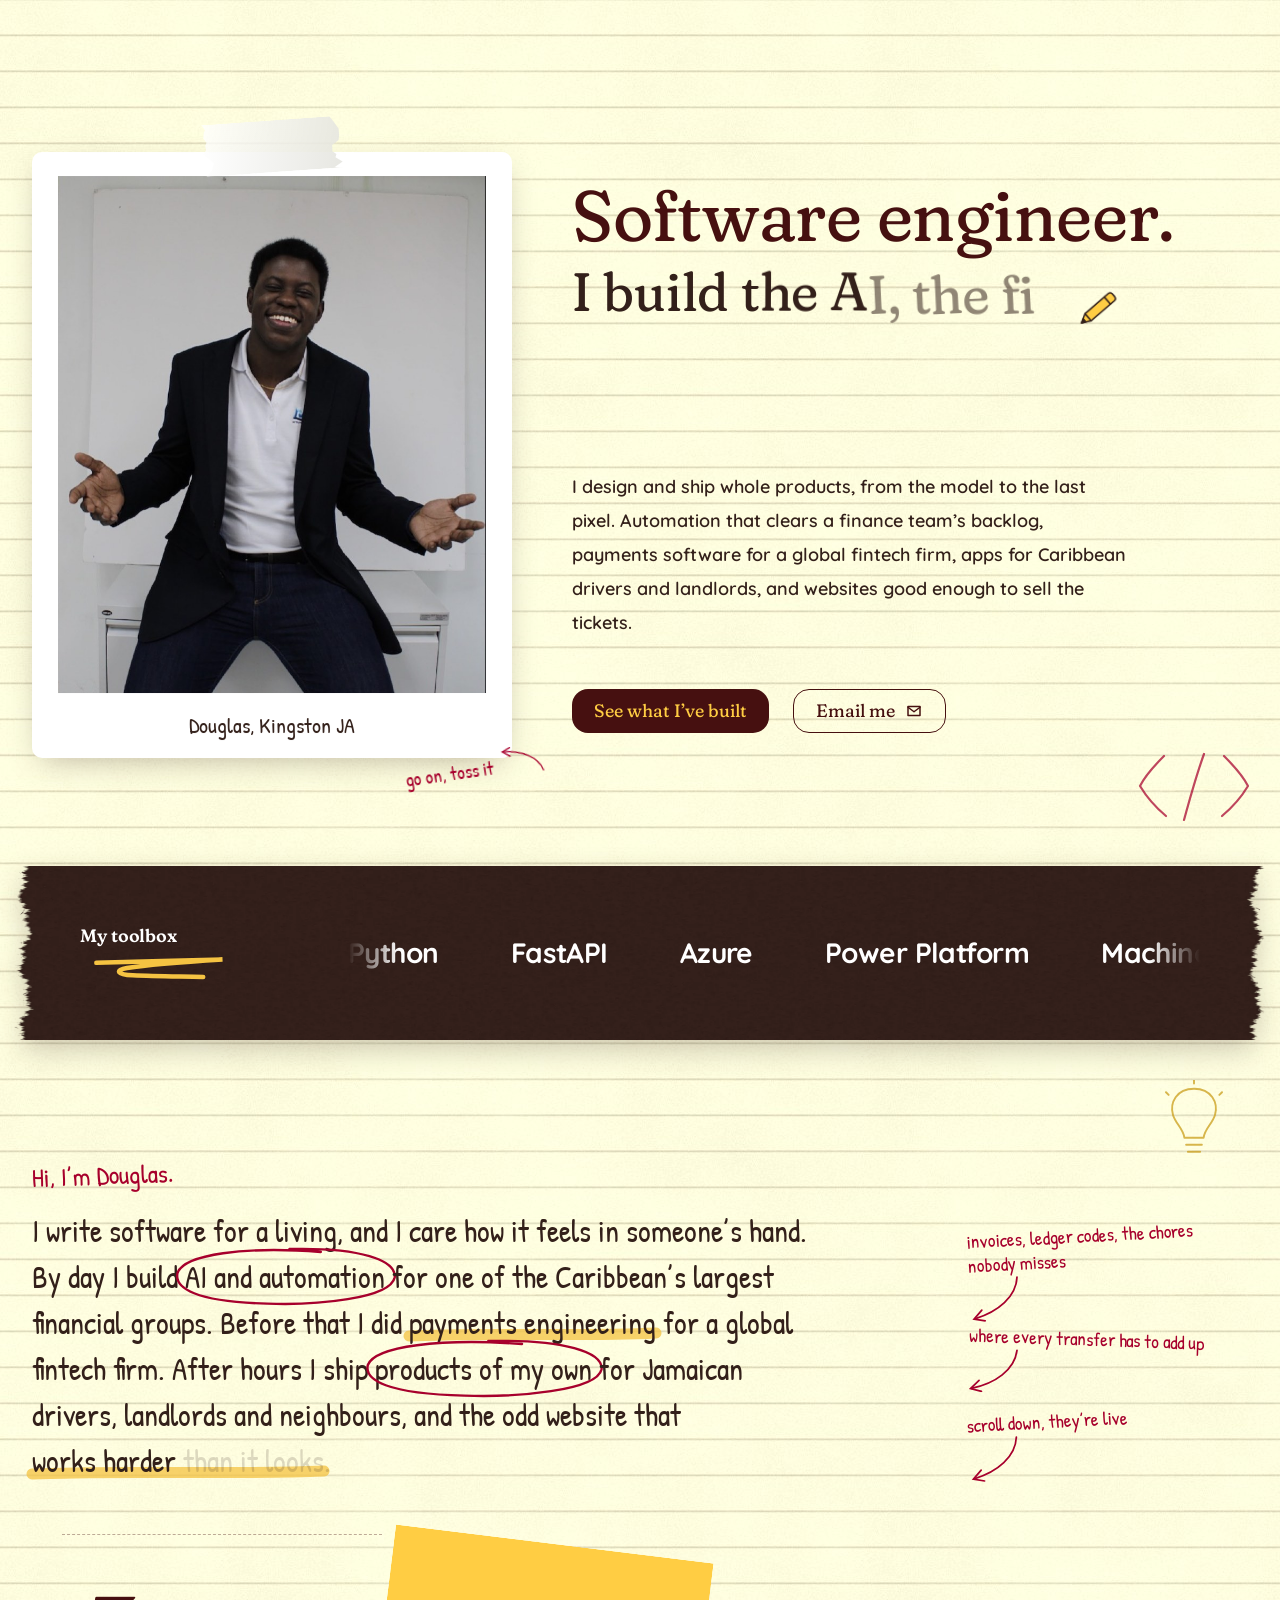
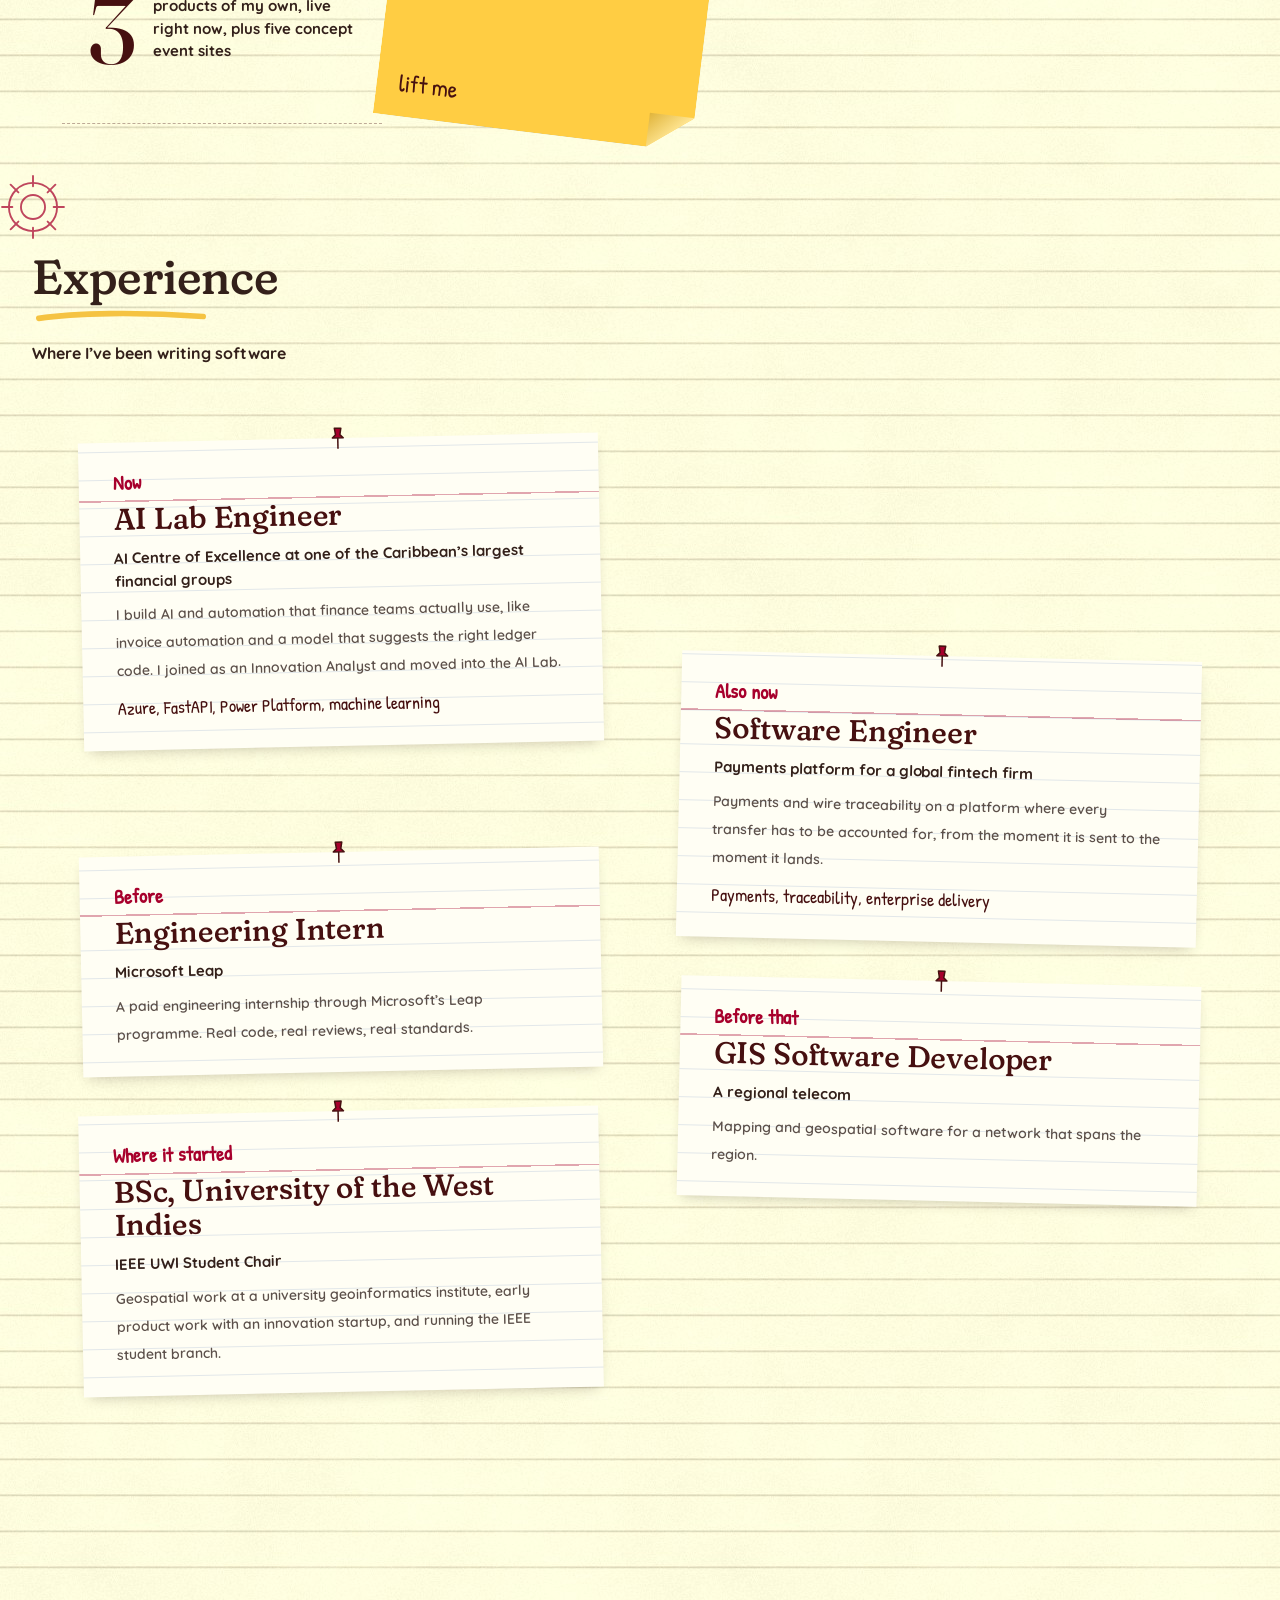
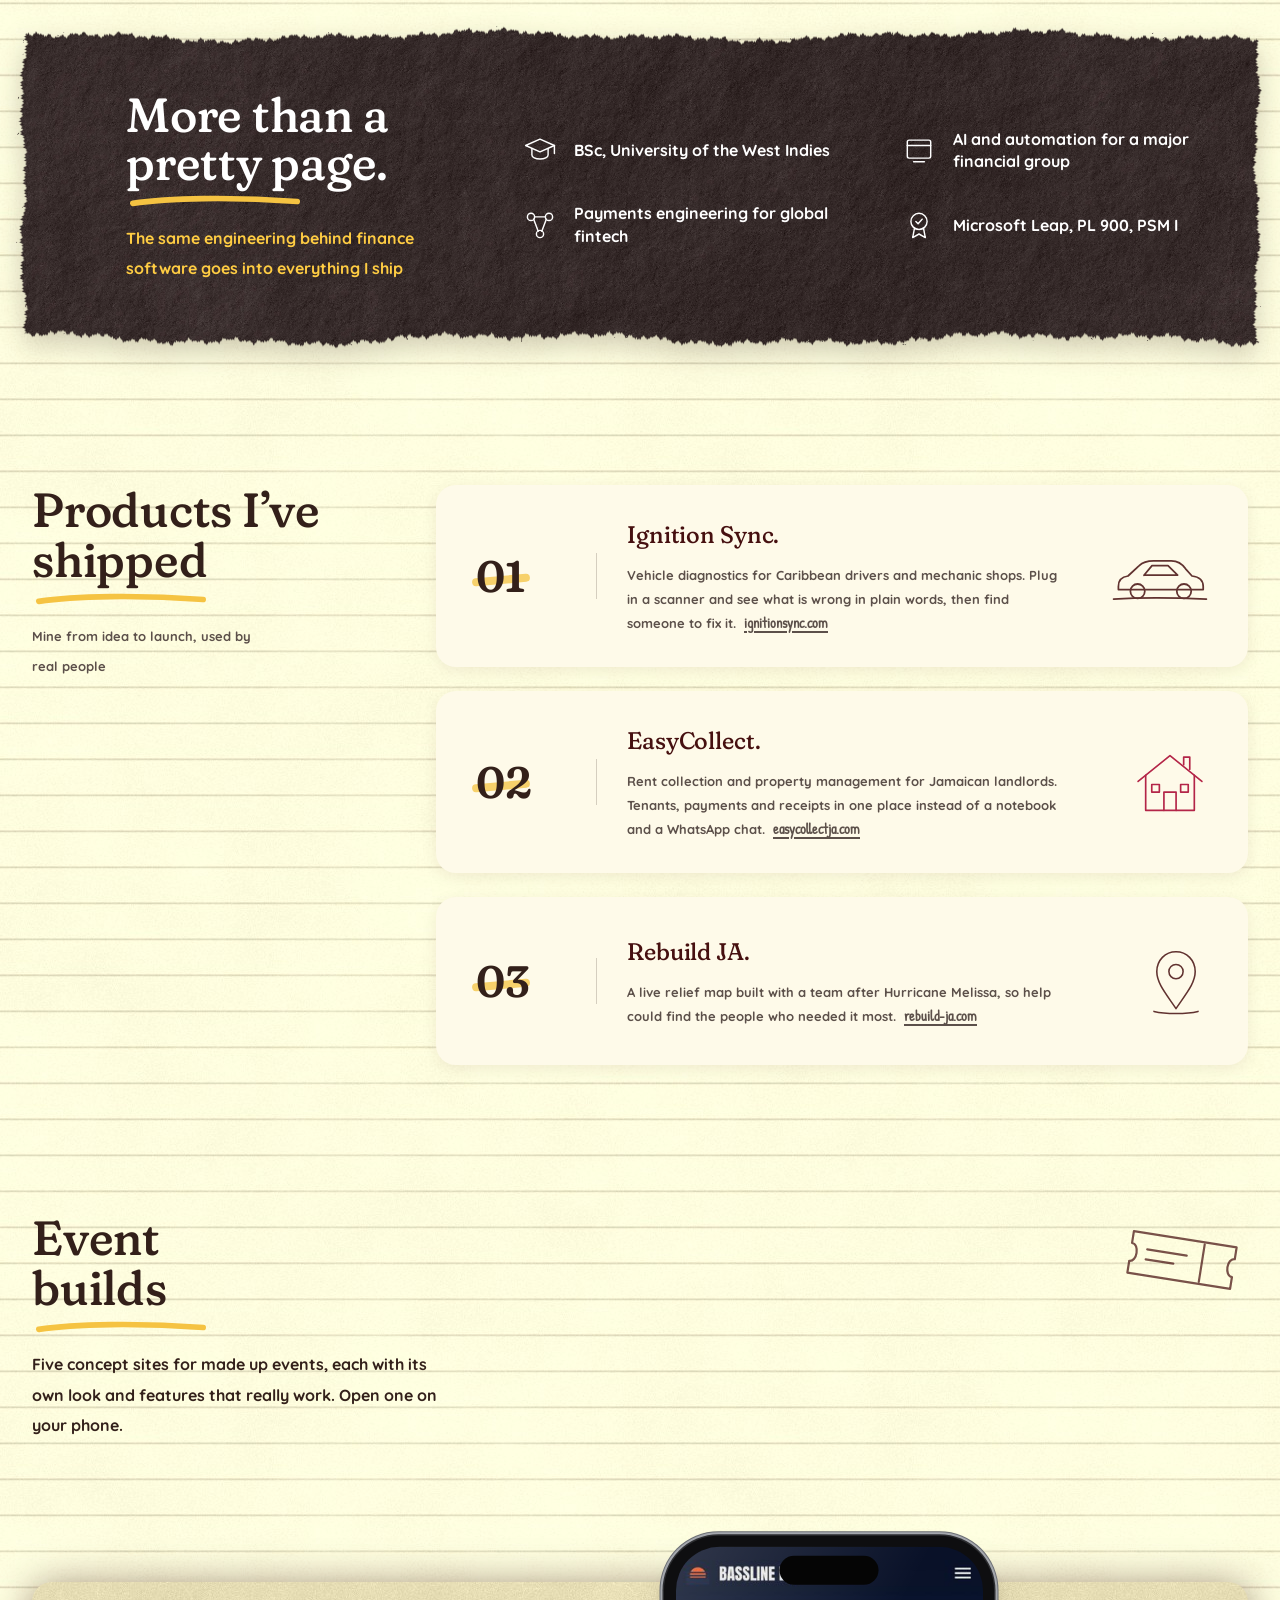
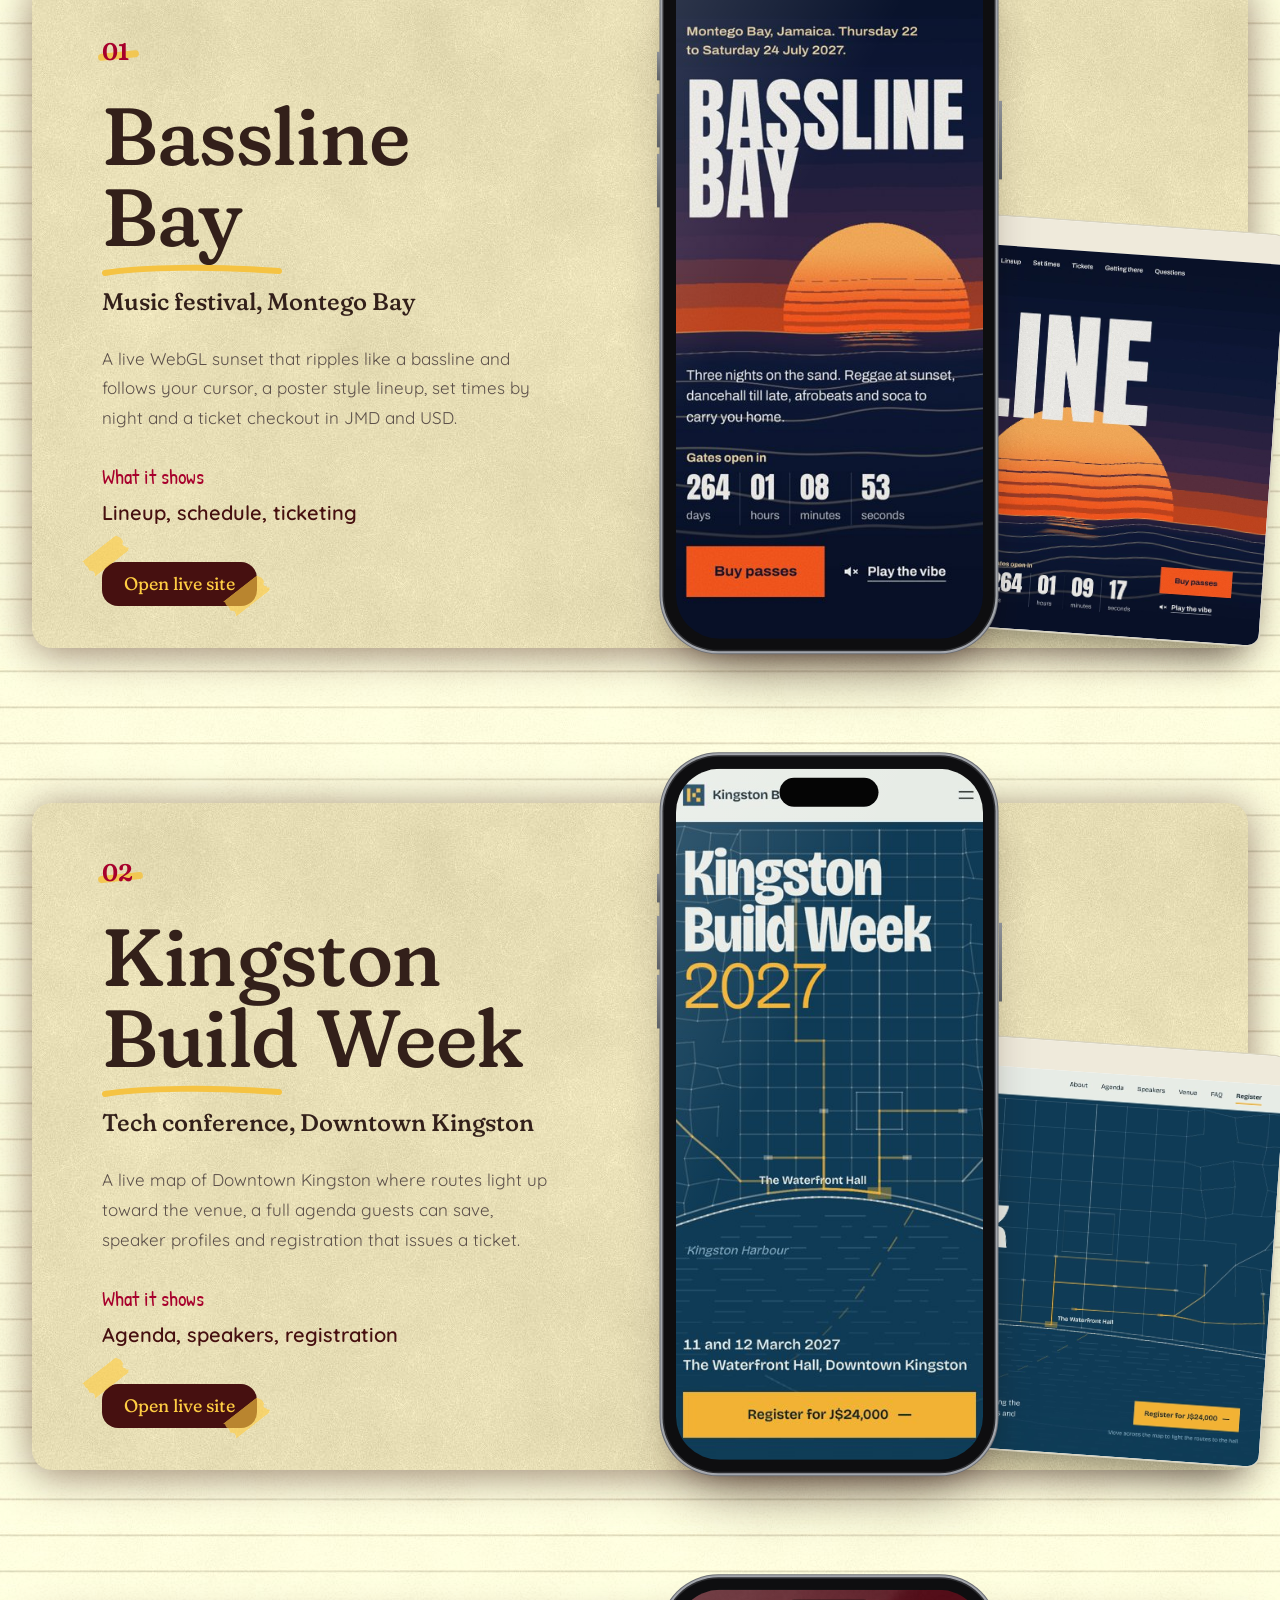
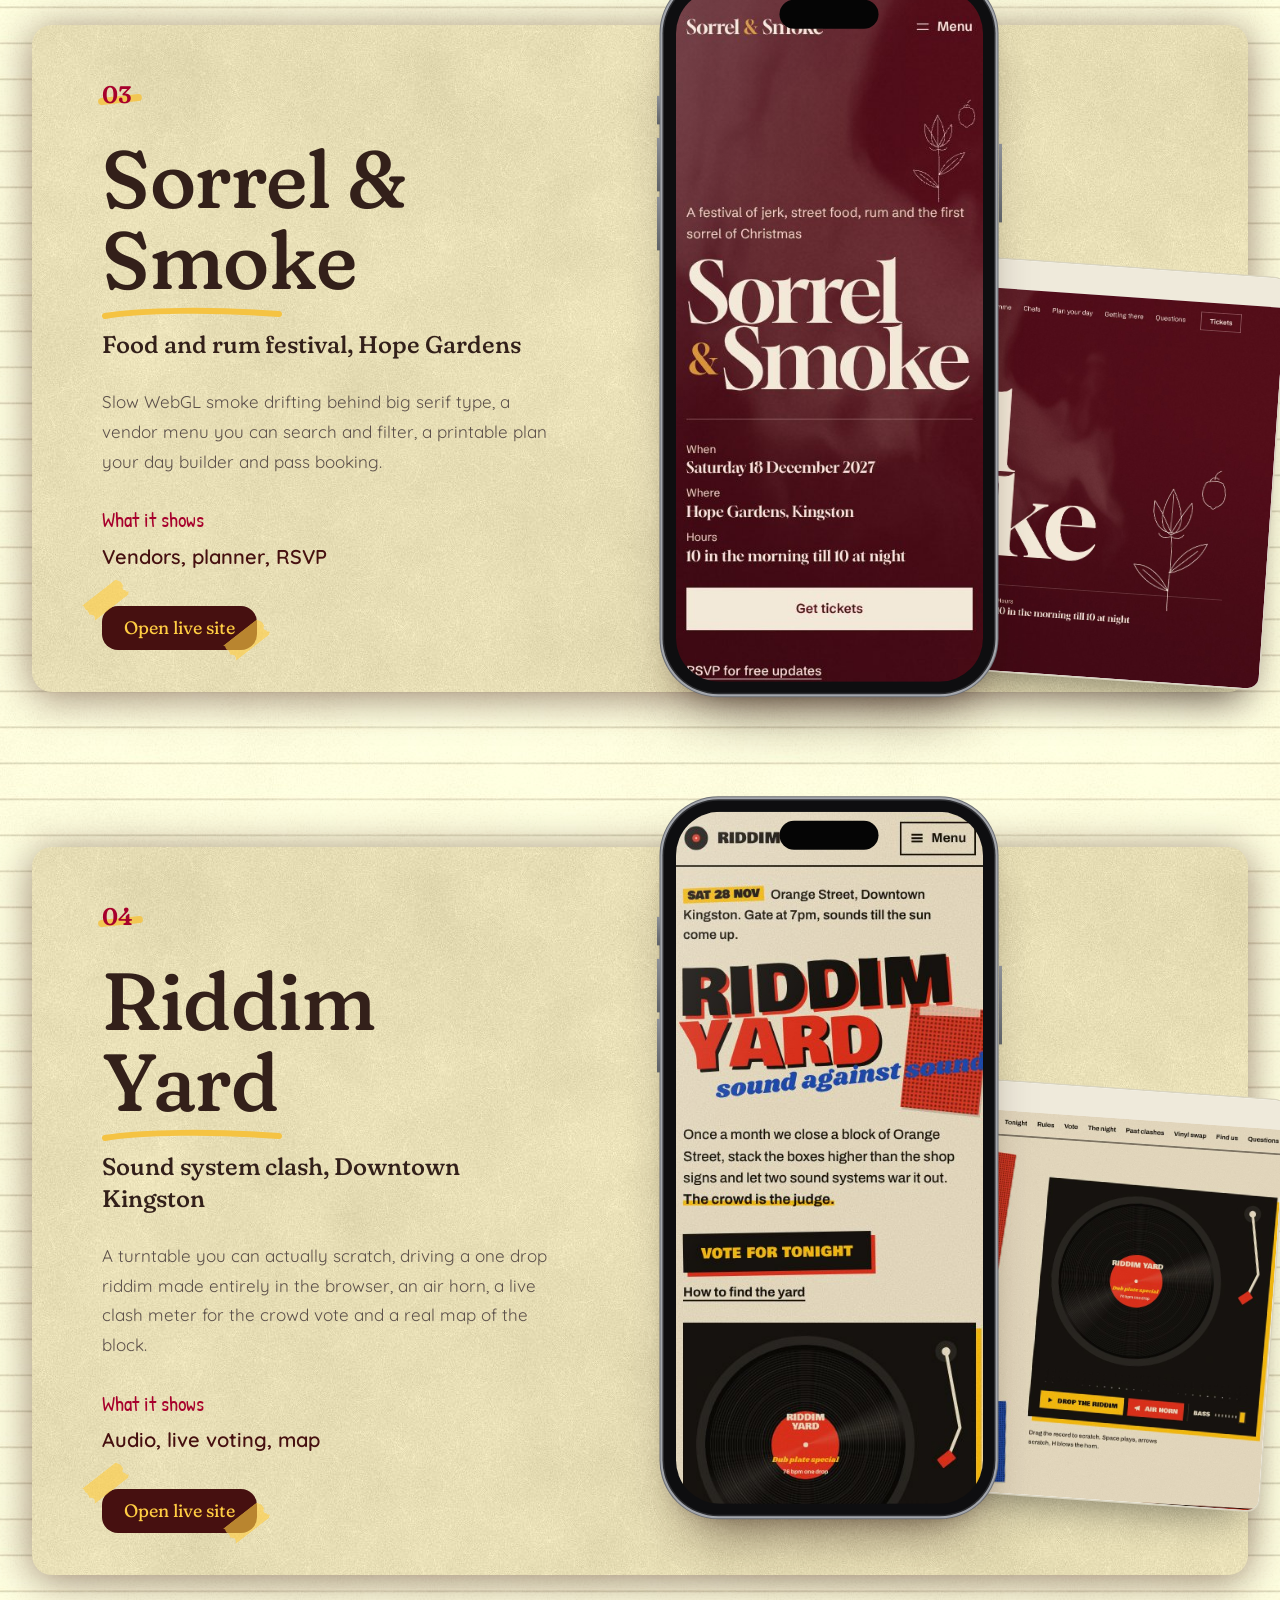
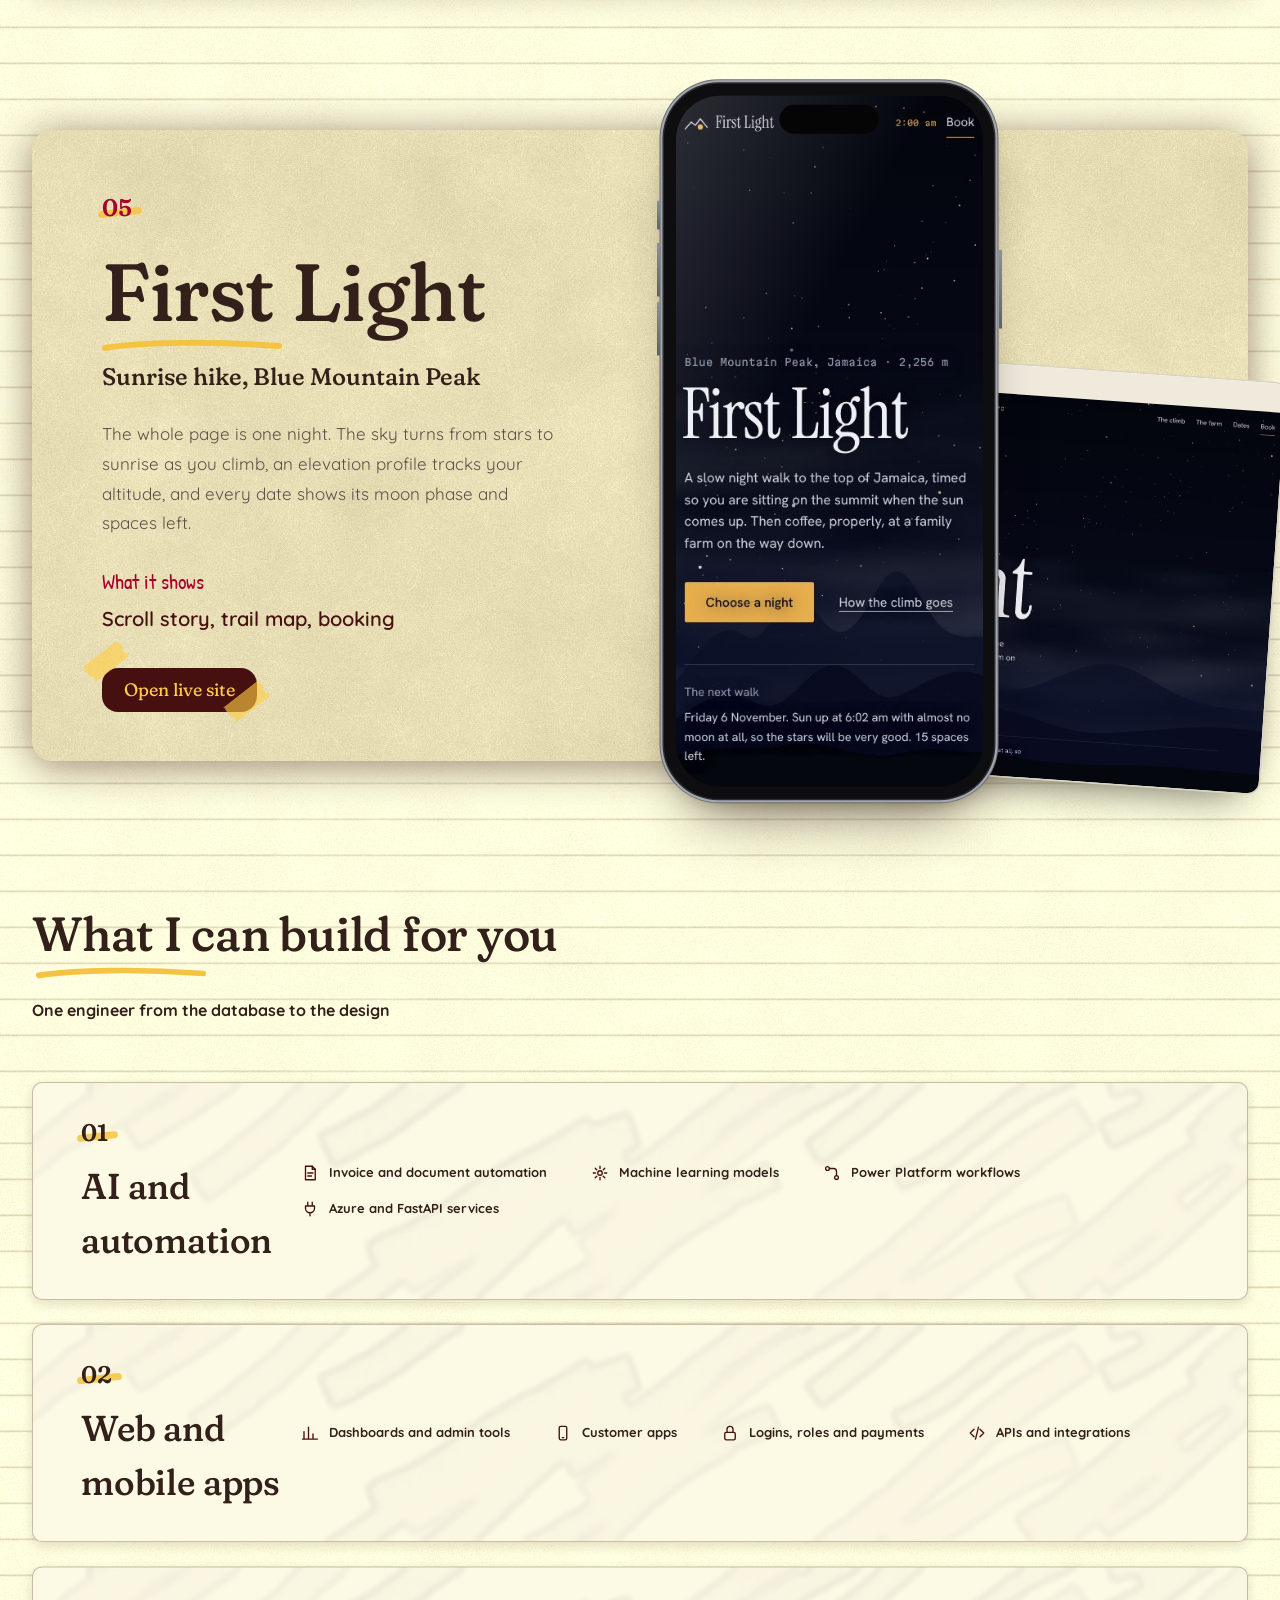
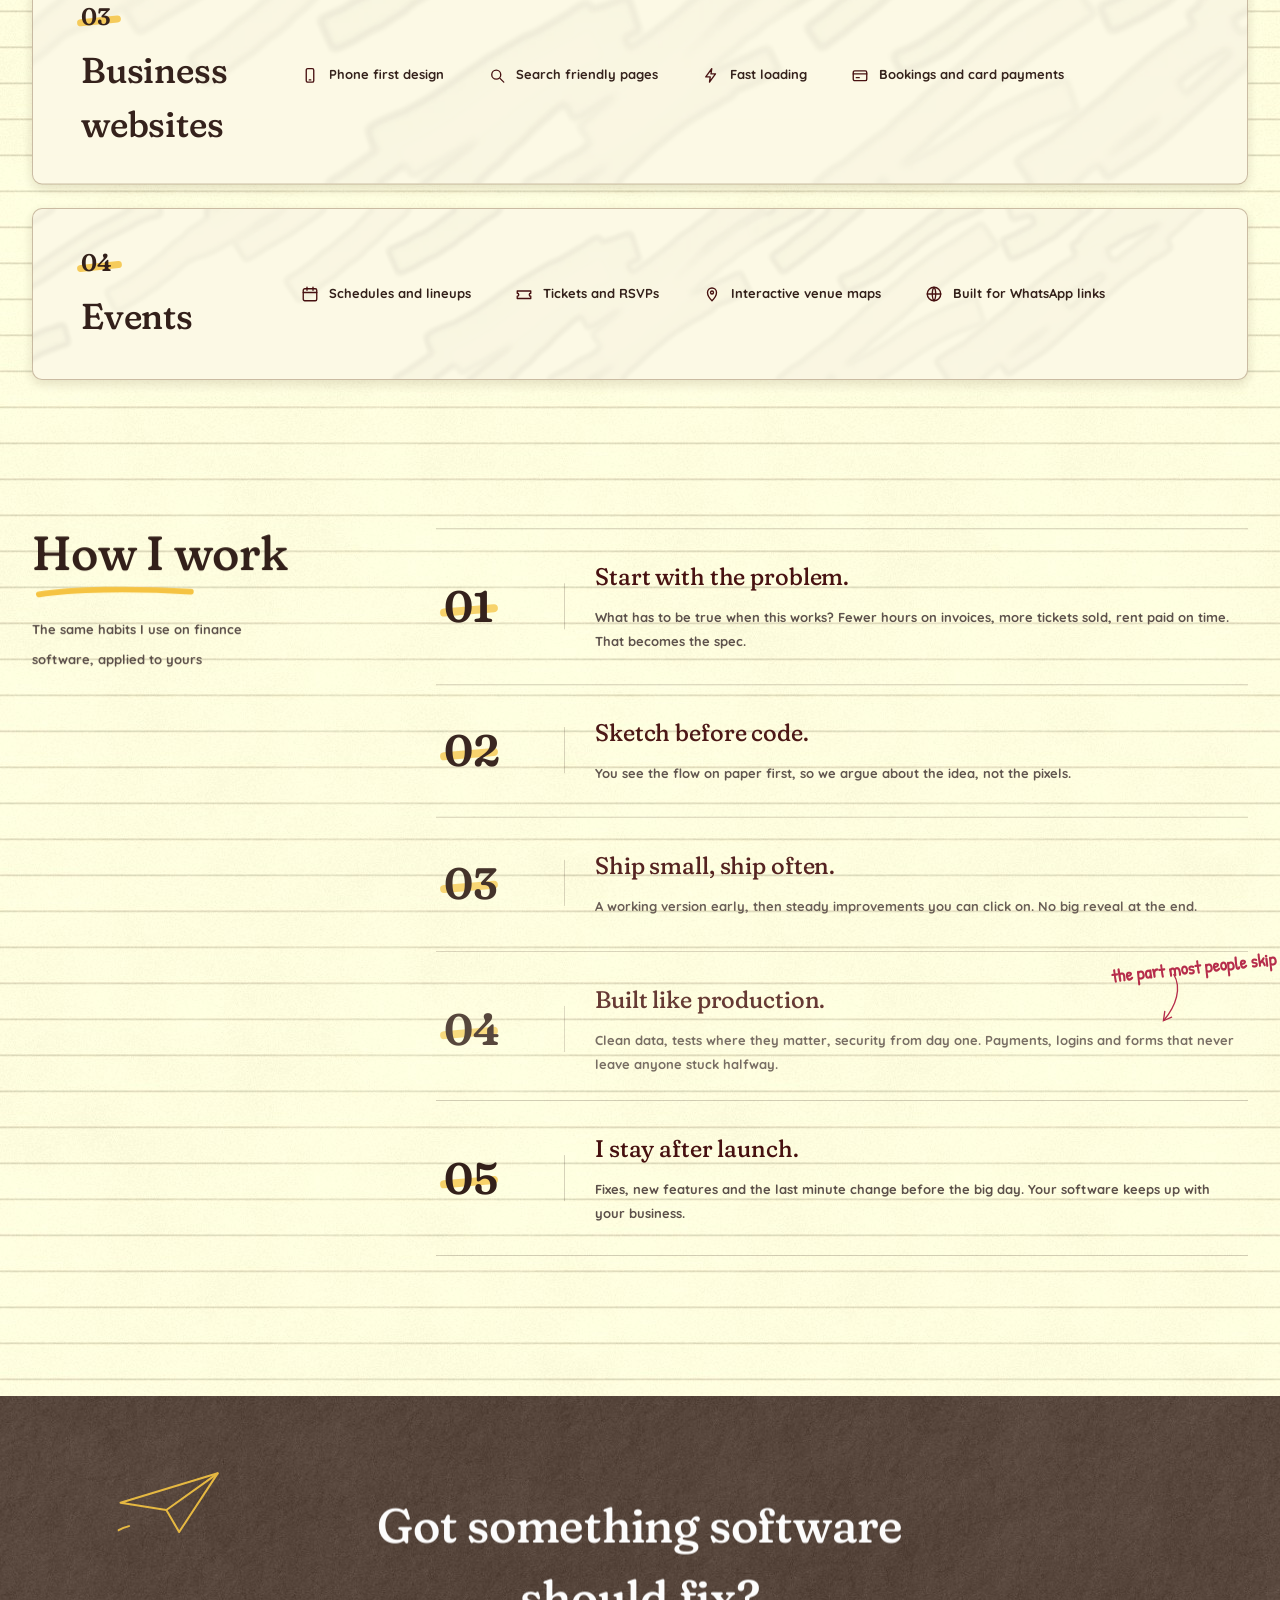
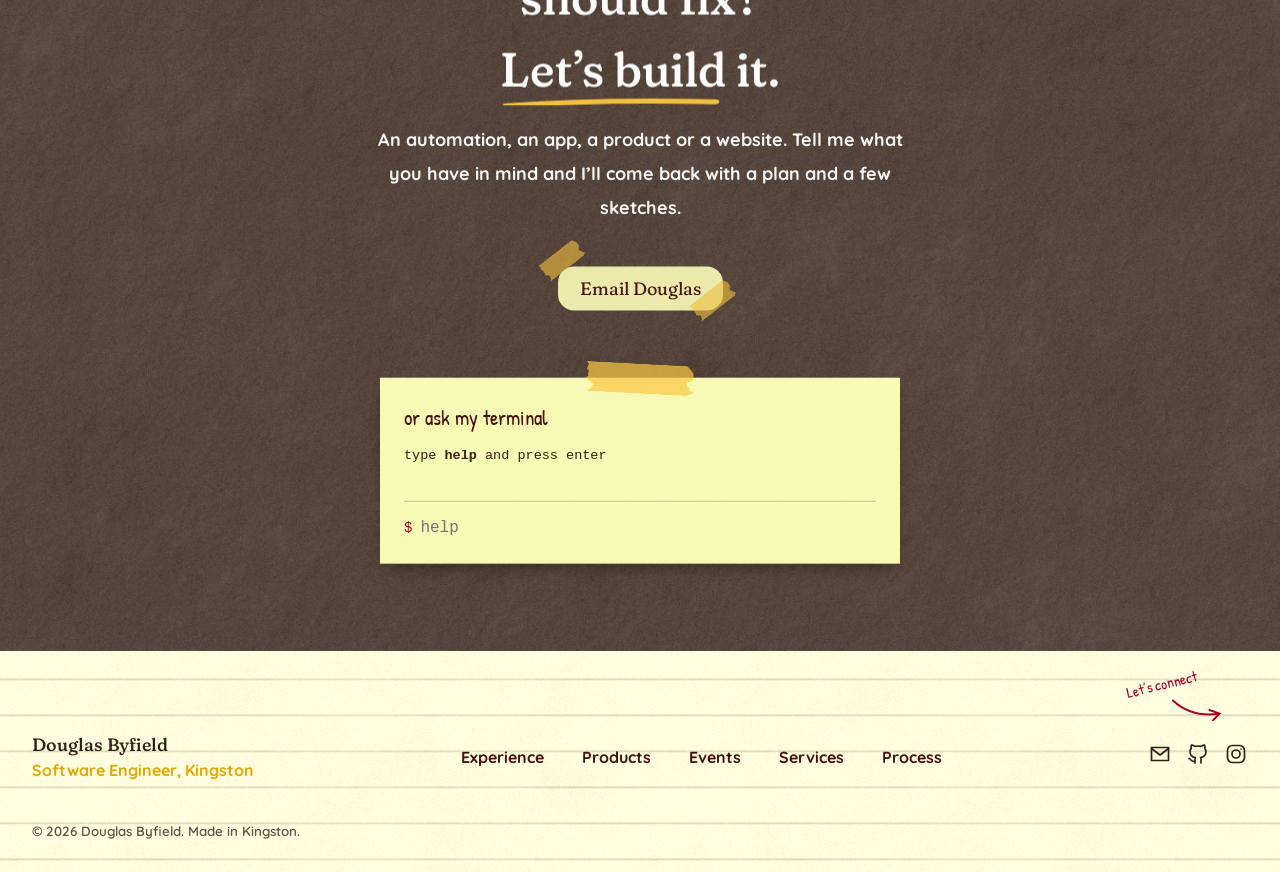
==== commit d6a2eb19: "Add Riddim Yard and First Light to event builds Co-Authored-By: Claude Opus 5.5 <noreply@anthropic.c" ====
--- a/index.html
+++ b/index.html
@@ -88,7 +88,7 @@
   <div class="peel">
     <div class="peel-under">
       <b>3</b>
-      <span>products of my own, live right now, plus three concept event sites</span>
+      <span>products of my own, live right now, plus five concept event sites</span>
     </div>
     <button class="peel-flap" type="button" aria-expanded="false" aria-label="Lift the sticky note">
       <span class="hand">lift me</span>
@@ -181,7 +181,7 @@
   <div class="head rv">
     <h2>Event<br>builds</h2>
     <svg class="swipe" viewBox="0 0 180 18" aria-hidden="true"><path d="M3 11 C 40 5, 110 4, 177 9" stroke-width="6"/></svg>
-    <p>Three concept sites for made up events, each with its own look and features that really work. Open one on your phone.</p>
+    <p>Five concept sites for made up events, each with its own look and features that really work. Open one on your phone.</p>
   </div>
 
   <ol class="projects">
@@ -236,6 +236,40 @@
       <div class="art" aria-hidden="true">
         <span class="browser b2"><i><b></b><b></b><b></b></i><img src="/assets/images/work/sorrel-and-smoke-desktop.jpg" alt=""></span>
         <span class="phone p1"><img src="/assets/images/work/sorrel-and-smoke-mobile.jpg" alt=""><i class="glare"></i></span>
+      </div>
+    </li>
+    <li class="proj rv">
+      <div class="copy">
+        <span class="num">04</span>
+        <h3>Riddim Yard</h3>
+        <svg class="swipe title-swipe" viewBox="0 0 180 18" aria-hidden="true"><path d="M3 11 C 40 5, 110 4, 177 9" stroke-width="6"/></svg>
+        <p class="kind">Sound system clash, Downtown Kingston</p>
+        <p class="desc" data-desc="riddim-yard">A turntable you can actually scratch, driving a one drop riddim made entirely in the browser, an air horn, a live clash meter for the crowd vote and a real map of the block.</p>
+        <p class="role-l">What it shows</p>
+        <p class="role">Audio, live voting, map</p>
+        <a class="btn btn-dark taped" href="https://riddim-yard.vercel.app" target="_blank" rel="noopener">Open live site</a>
+      </div>
+      <p class="note hand">Go on, scratch it<svg viewBox="0 0 70 46" fill="none" stroke="currentColor" stroke-width="2" stroke-linecap="round" aria-hidden="true"><path d="M4 4 C 10 26, 34 38, 62 40"/><path d="M52 32 L 63 40 L 51 45"/></svg></p>
+      <div class="art" aria-hidden="true">
+        <span class="browser b2"><i><b></b><b></b><b></b></i><img src="/assets/images/work/riddim-yard-desktop.jpg" alt=""></span>
+        <span class="phone p1"><img src="/assets/images/work/riddim-yard-mobile.jpg" alt=""><i class="glare"></i></span>
+      </div>
+    </li>
+    <li class="proj rv">
+      <div class="copy">
+        <span class="num">05</span>
+        <h3>First Light</h3>
+        <svg class="swipe title-swipe" viewBox="0 0 180 18" aria-hidden="true"><path d="M3 11 C 40 5, 110 4, 177 9" stroke-width="6"/></svg>
+        <p class="kind">Sunrise hike, Blue Mountain Peak</p>
+        <p class="desc" data-desc="first-light">The whole page is one night. The sky turns from stars to sunrise as you climb, an elevation profile tracks your altitude, and every date shows its moon phase and spaces left.</p>
+        <p class="role-l">What it shows</p>
+        <p class="role">Scroll story, trail map, booking</p>
+        <a class="btn btn-dark taped" href="https://first-light-jamaica.vercel.app" target="_blank" rel="noopener">Open live site</a>
+      </div>
+      <p class="note hand">Stars to sunrise<svg viewBox="0 0 70 46" fill="none" stroke="currentColor" stroke-width="2" stroke-linecap="round" aria-hidden="true"><path d="M4 4 C 10 26, 34 38, 62 40"/><path d="M52 32 L 63 40 L 51 45"/></svg></p>
+      <div class="art" aria-hidden="true">
+        <span class="browser b2"><i><b></b><b></b><b></b></i><img src="/assets/images/work/first-light-desktop.jpg" alt=""></span>
+        <span class="phone p1"><img src="/assets/images/work/first-light-mobile.jpg" alt=""><i class="glare"></i></span>
       </div>
     </li>
   </ol>
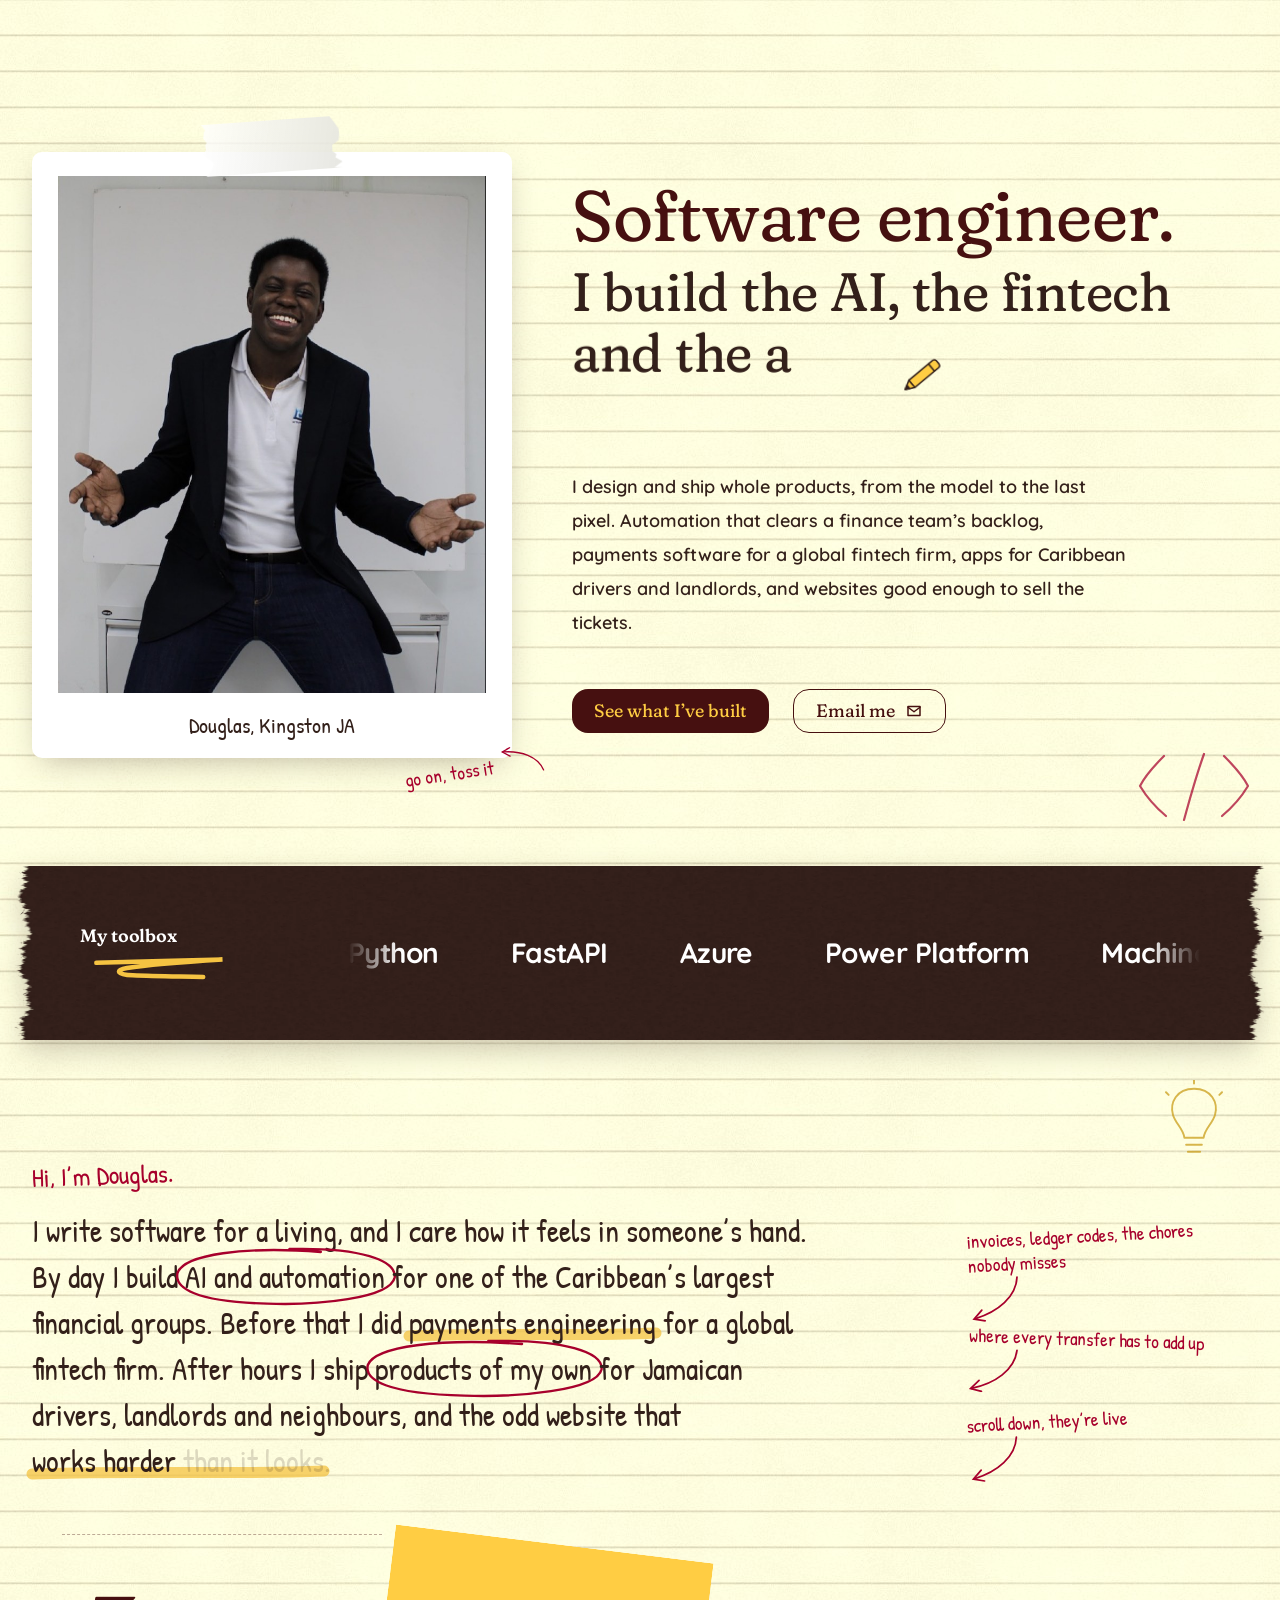
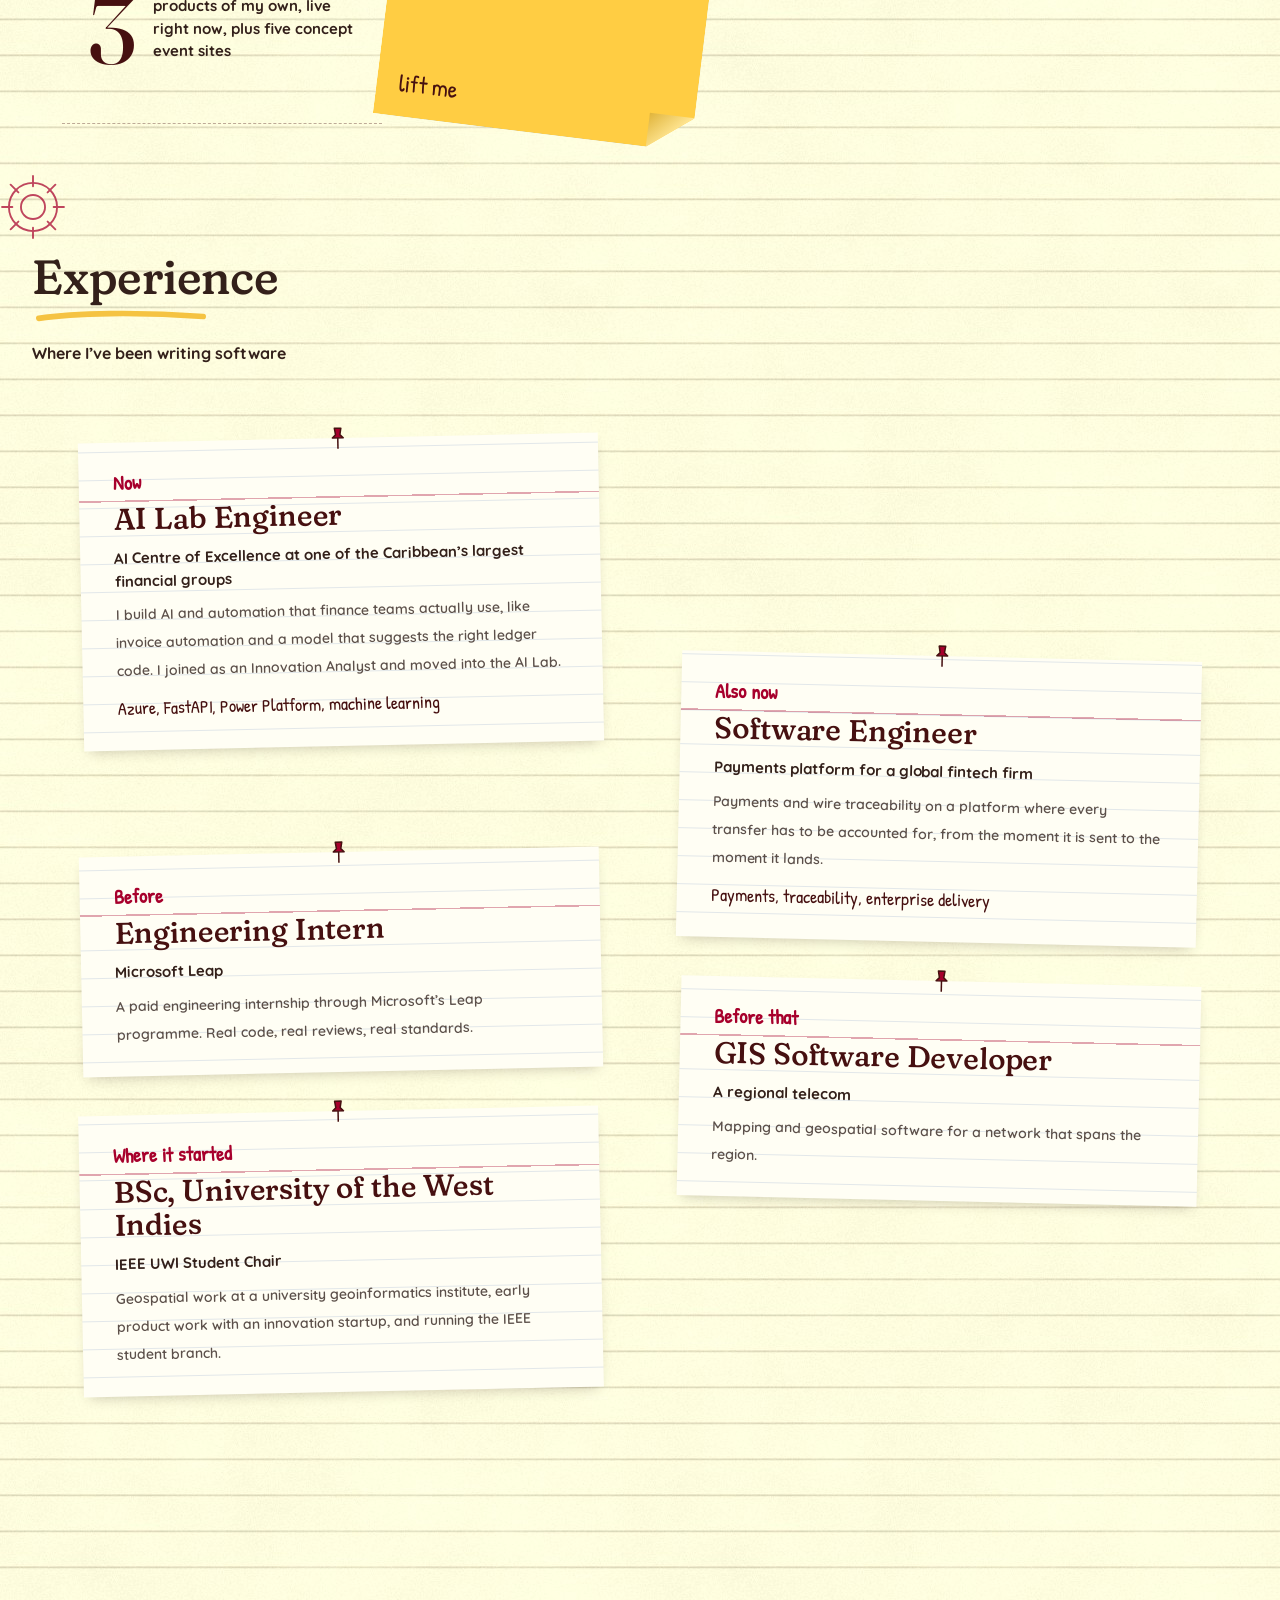
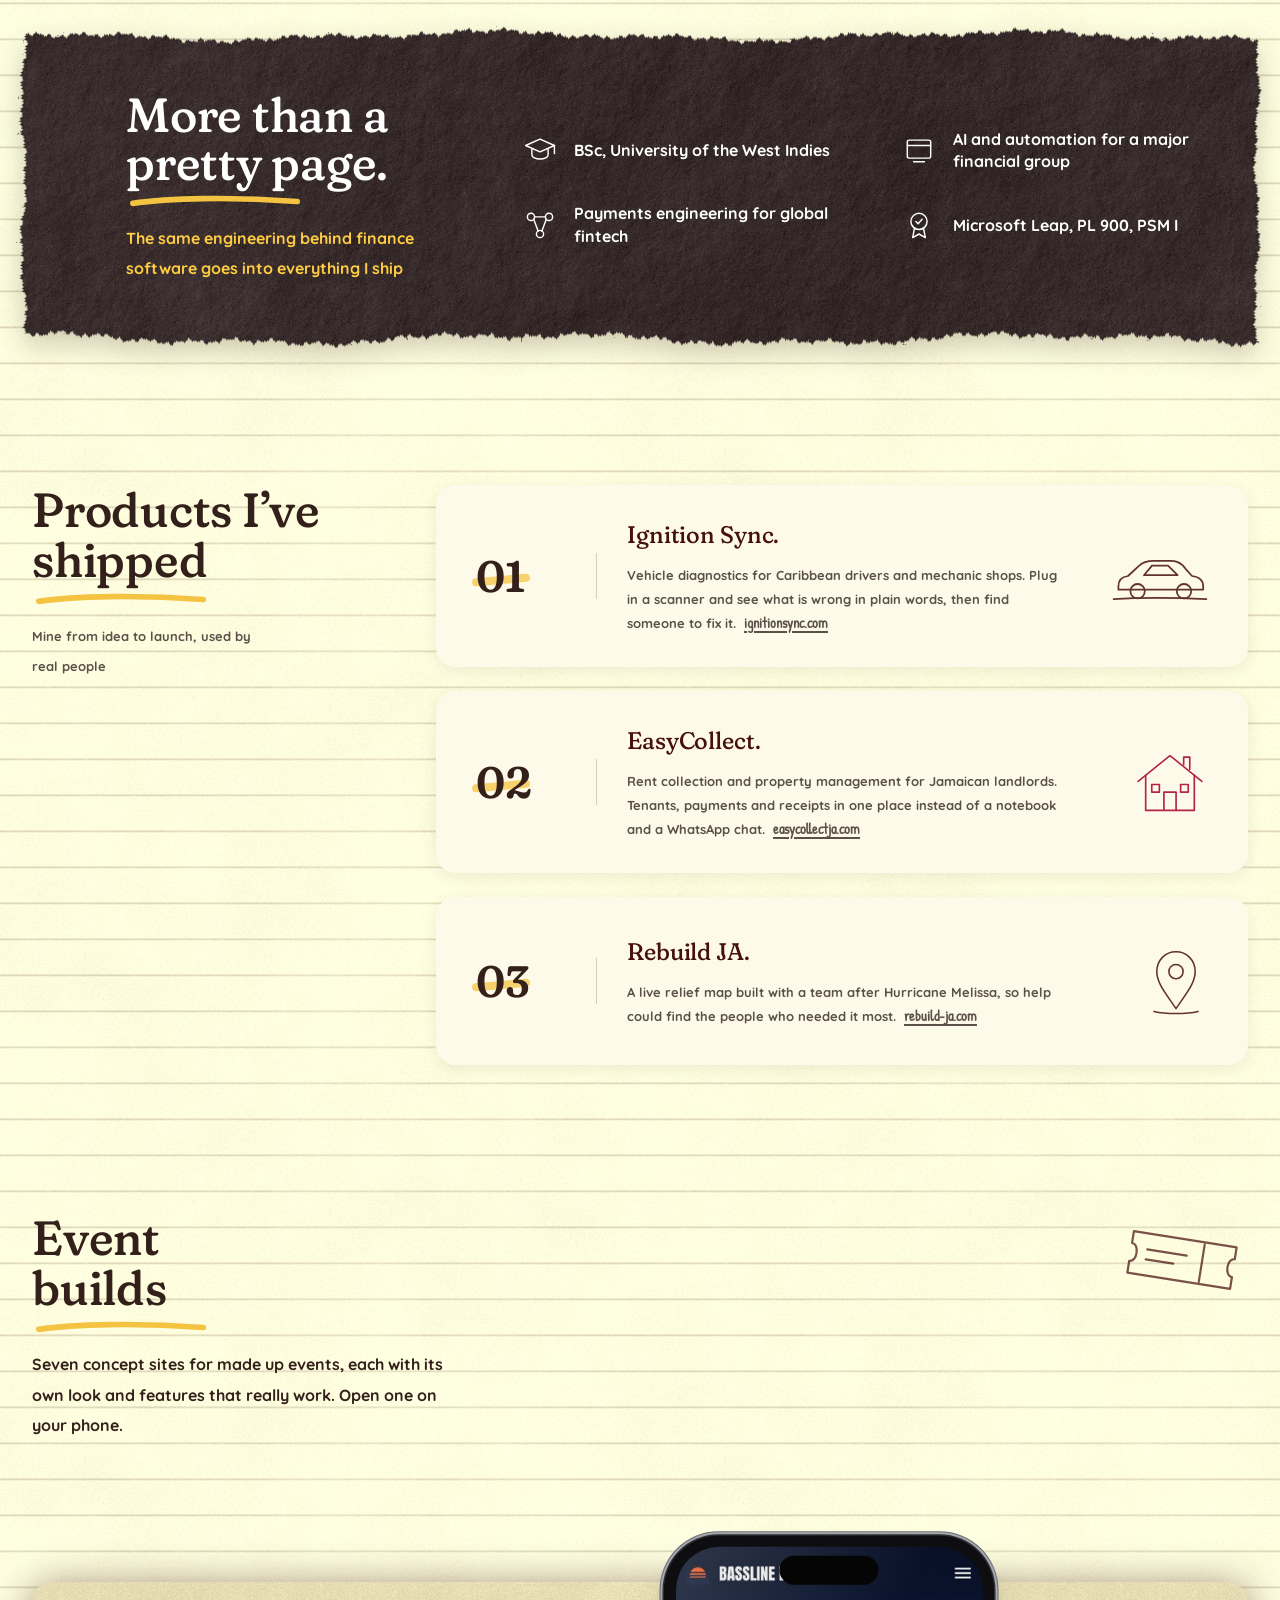
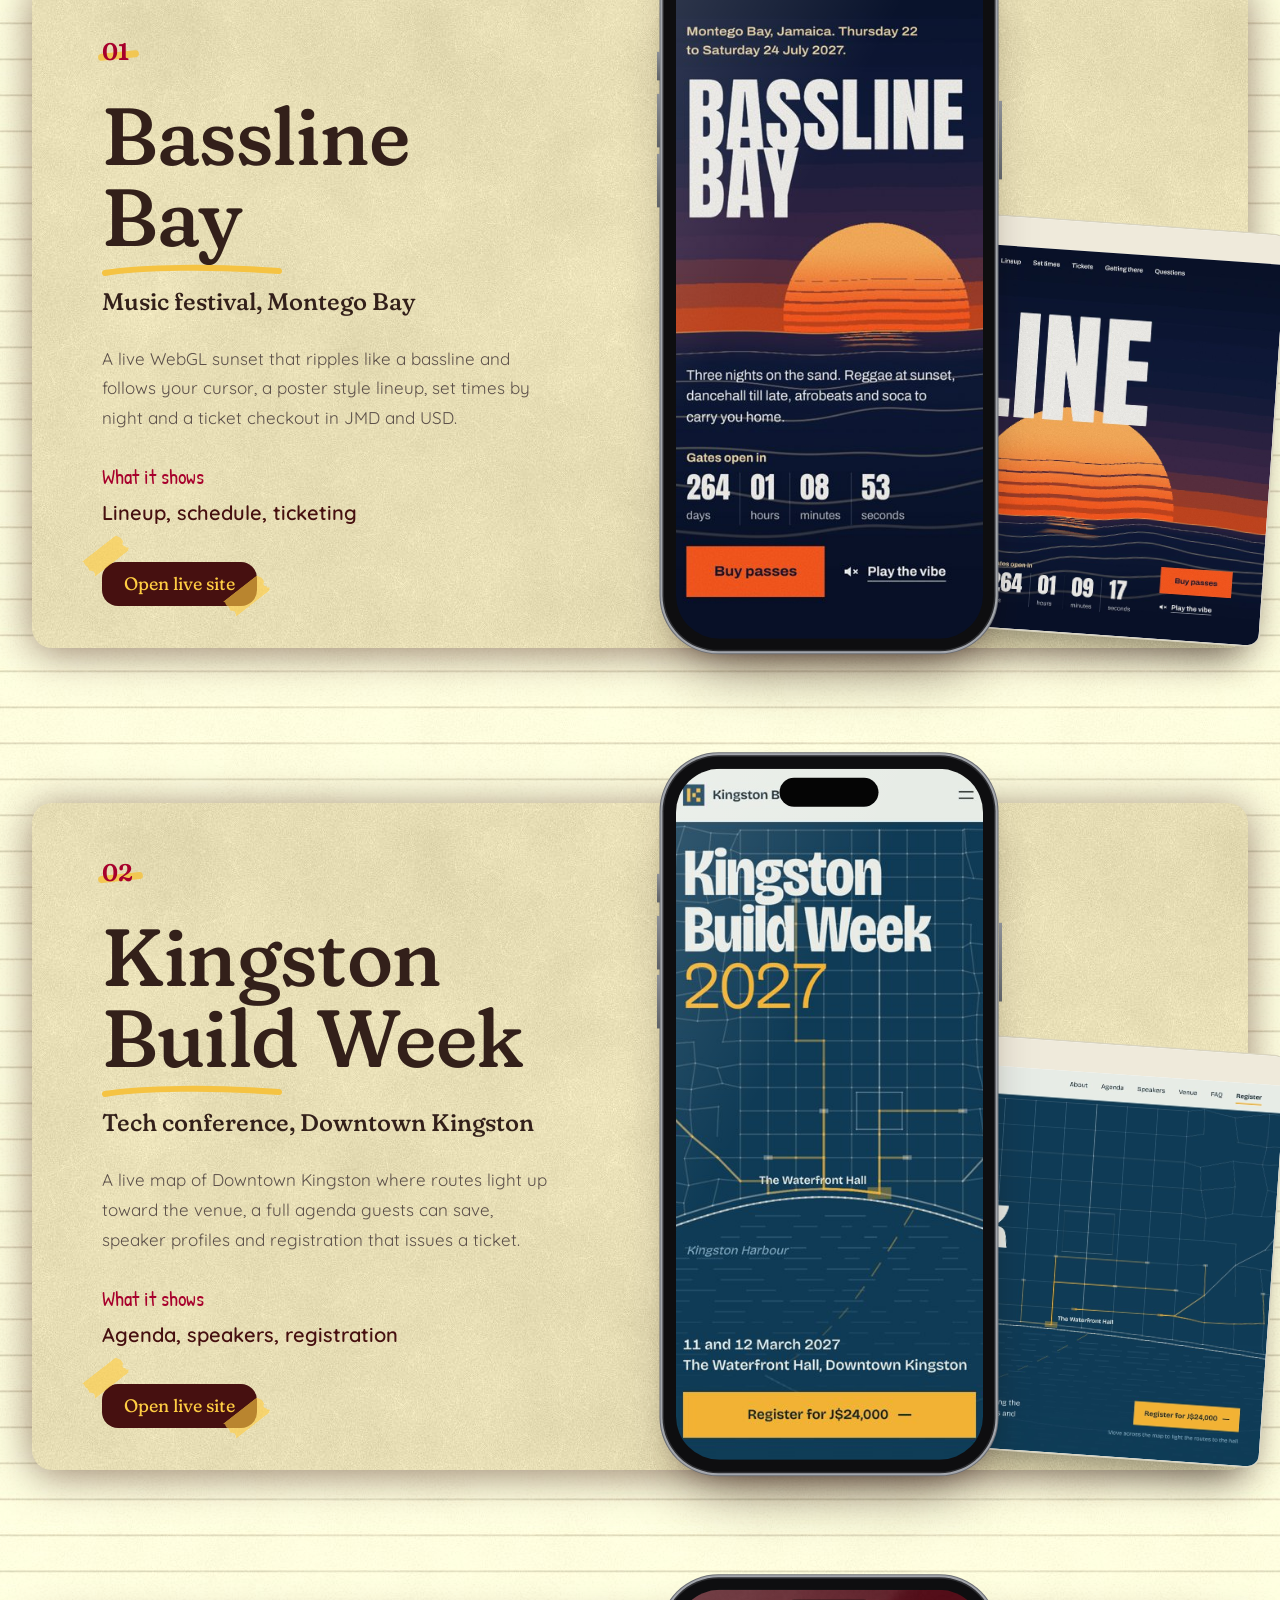
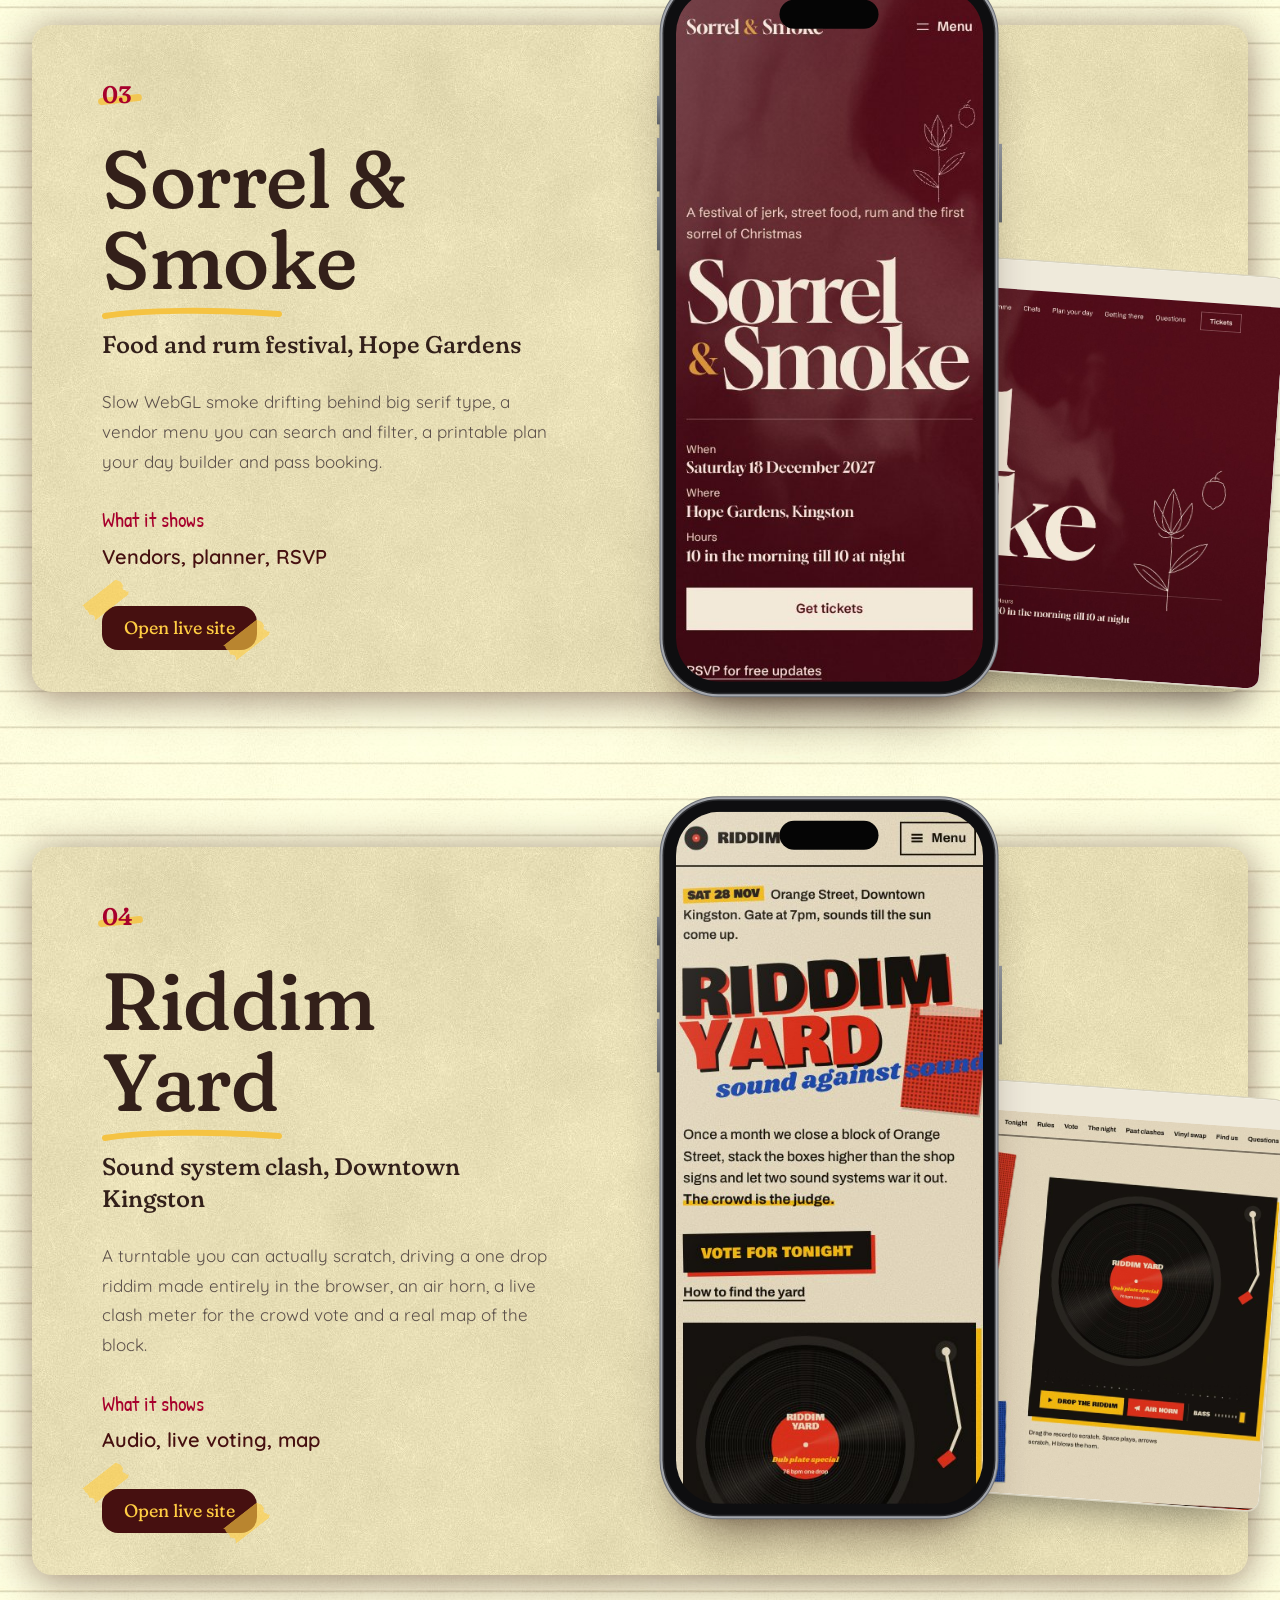
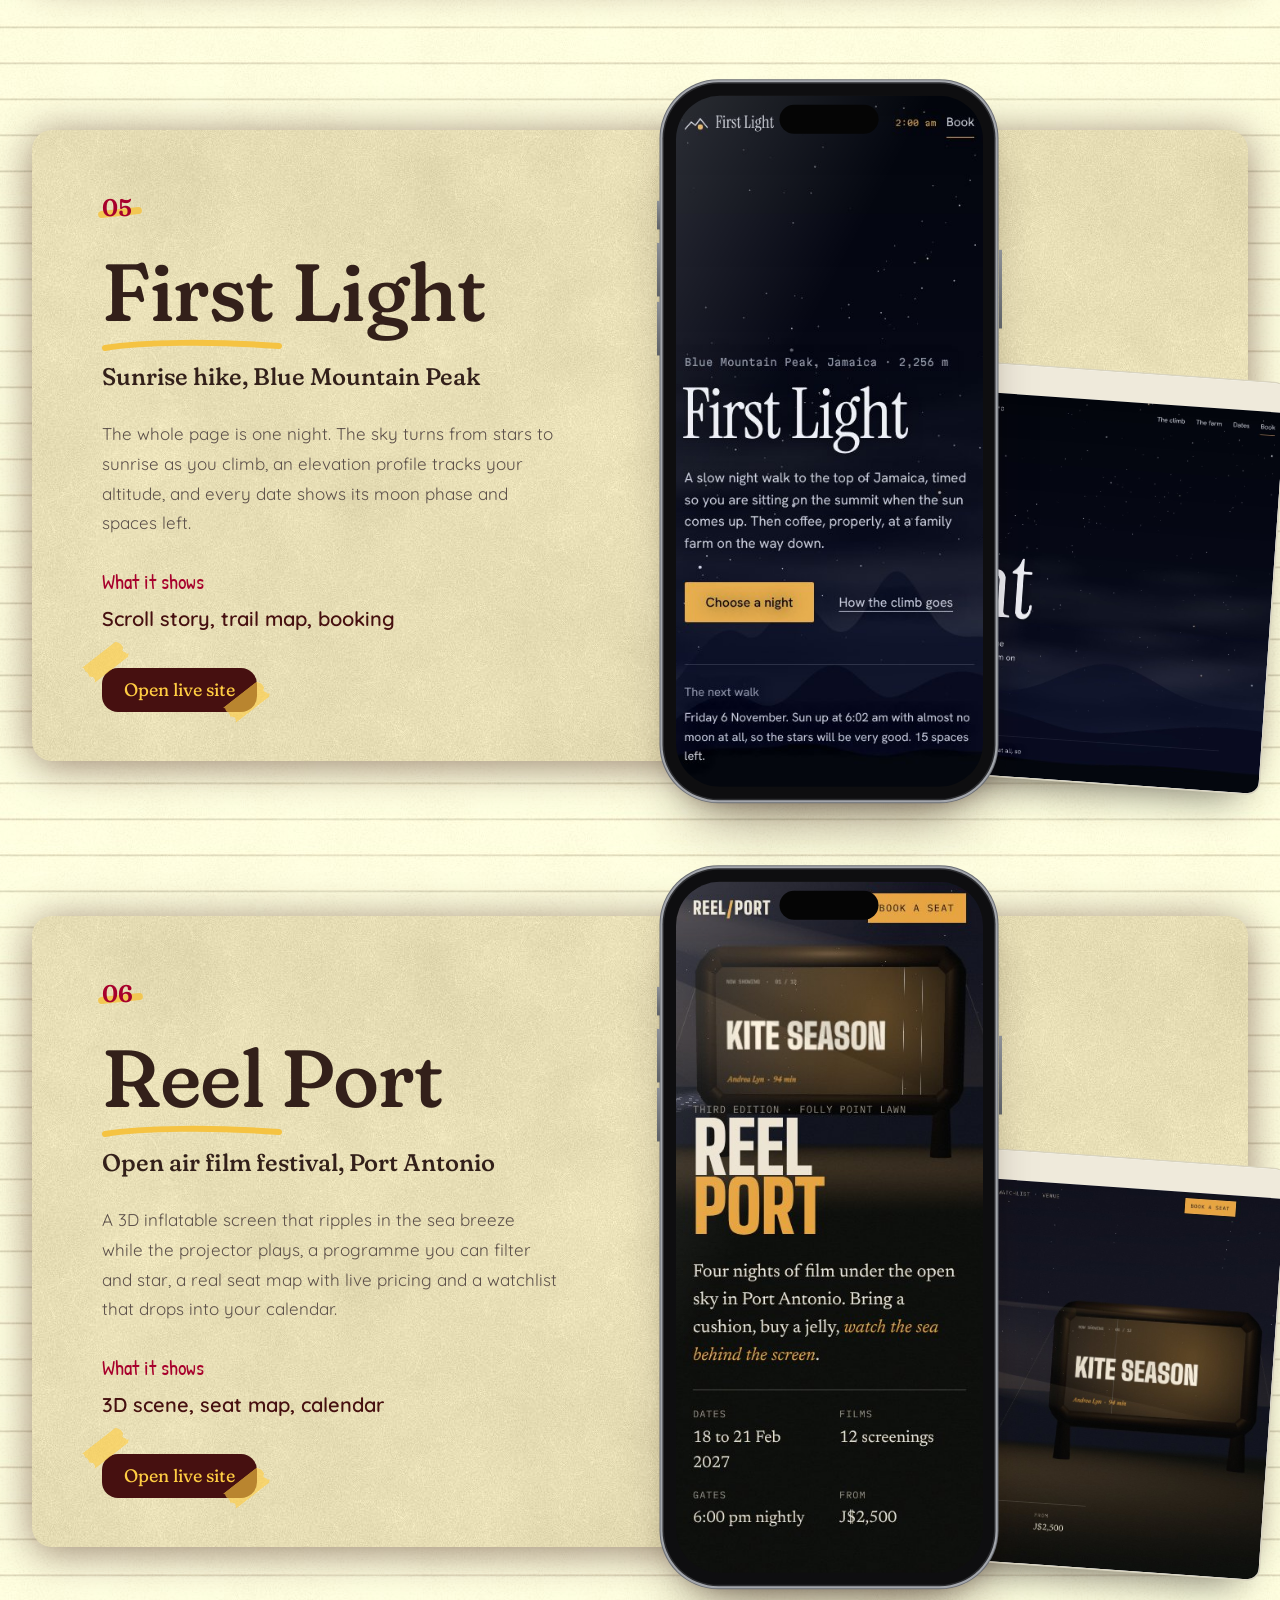
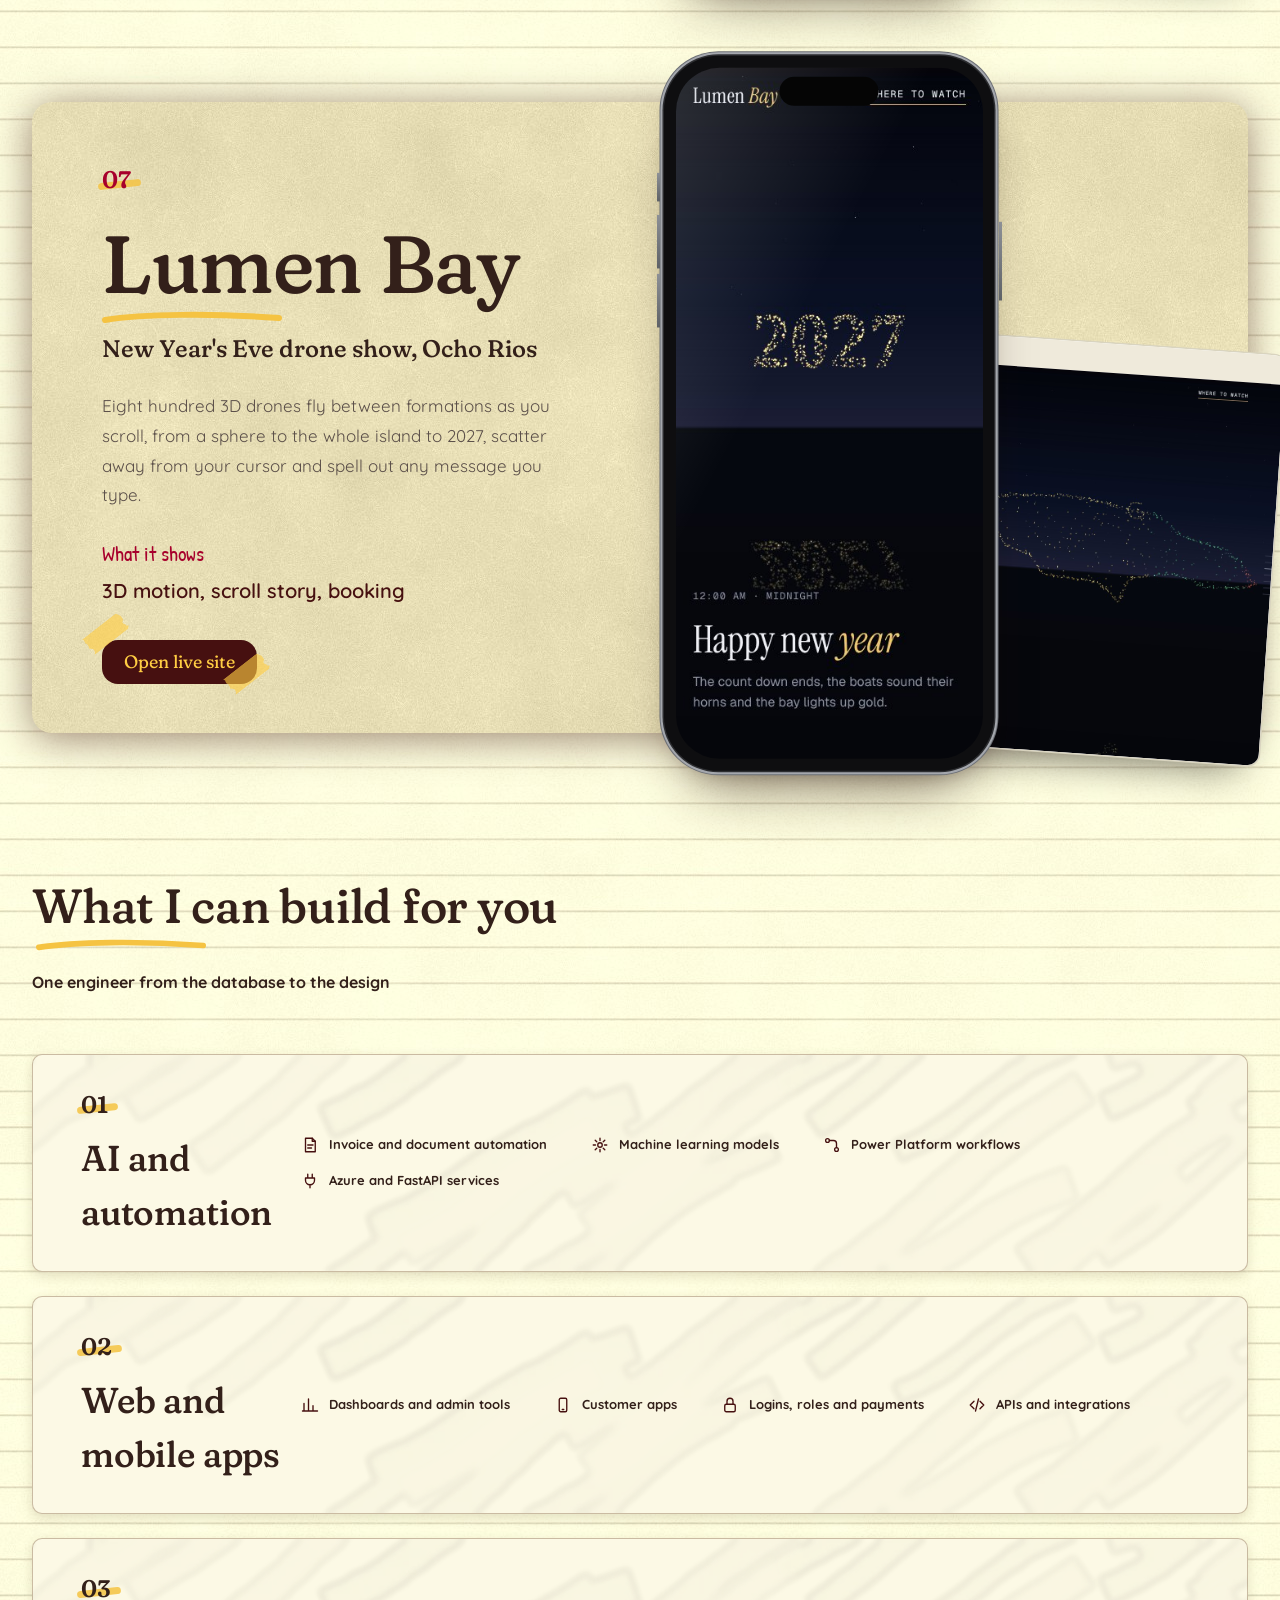
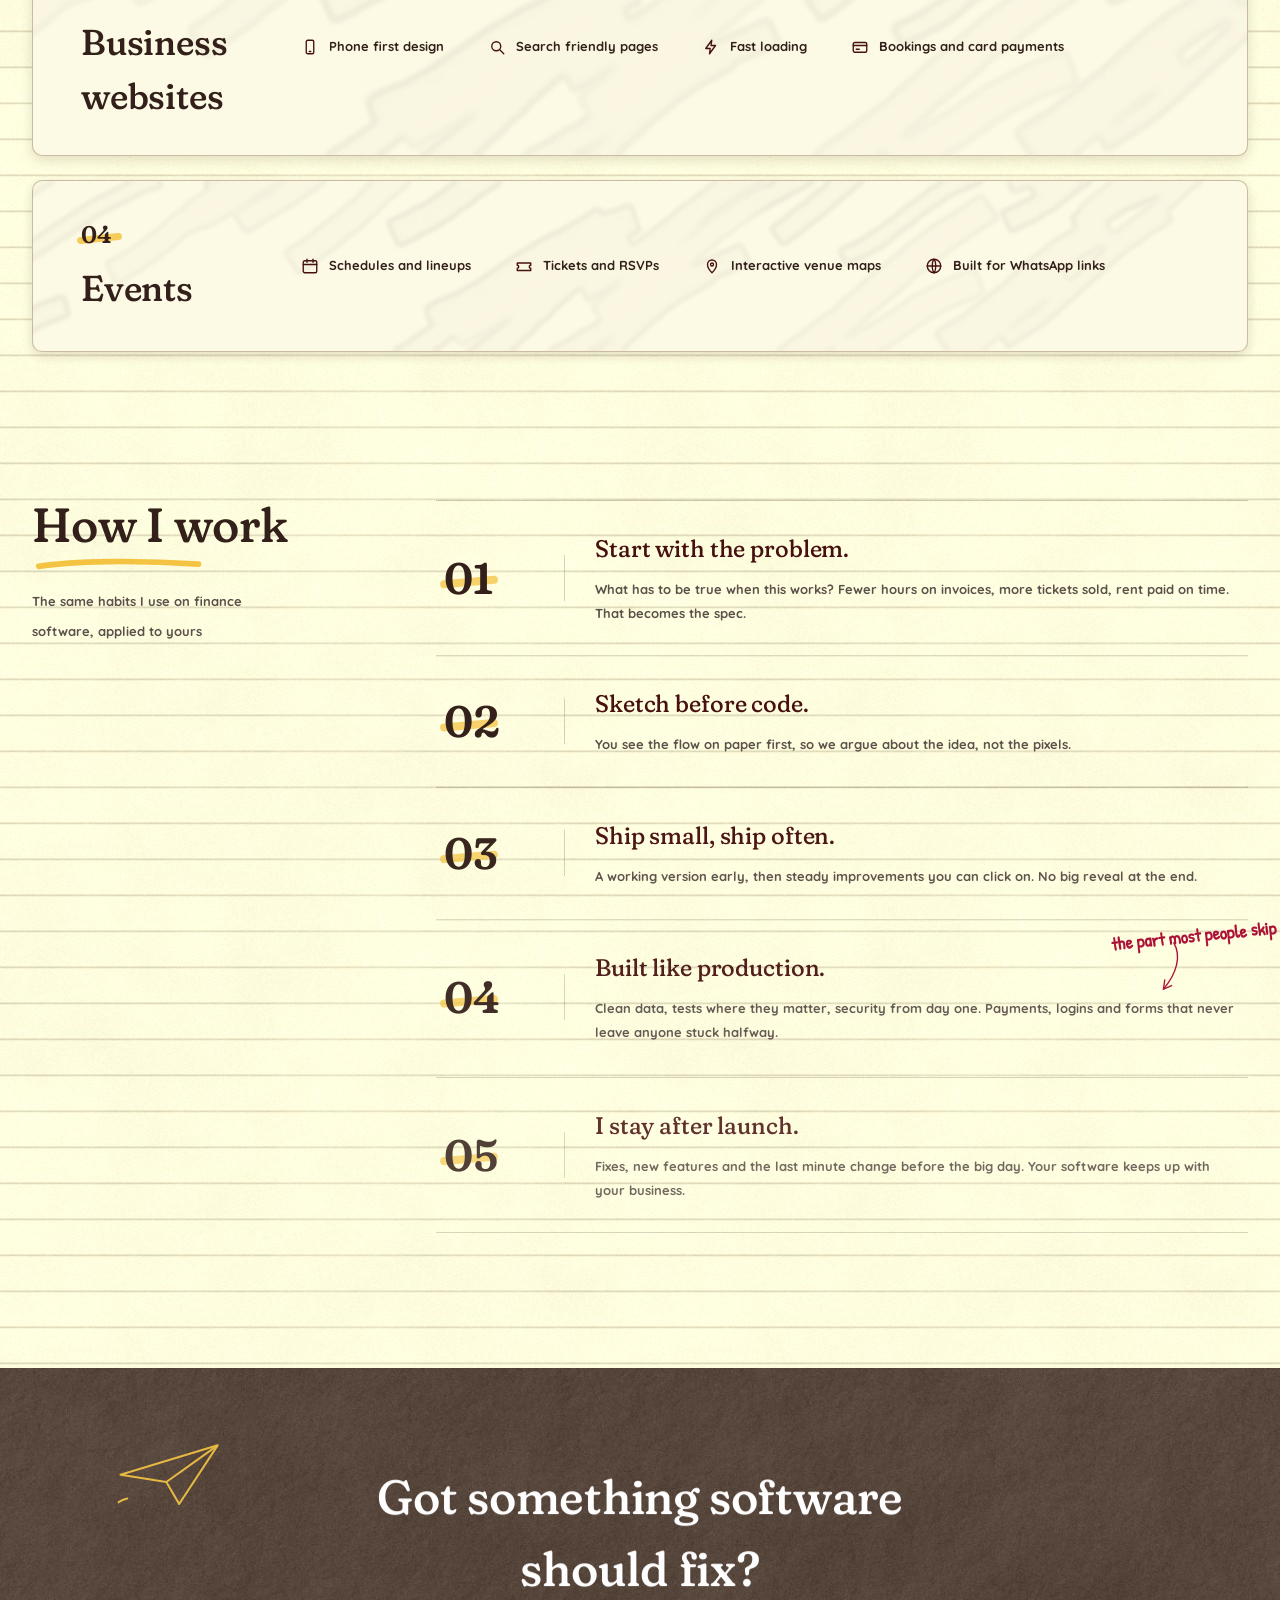
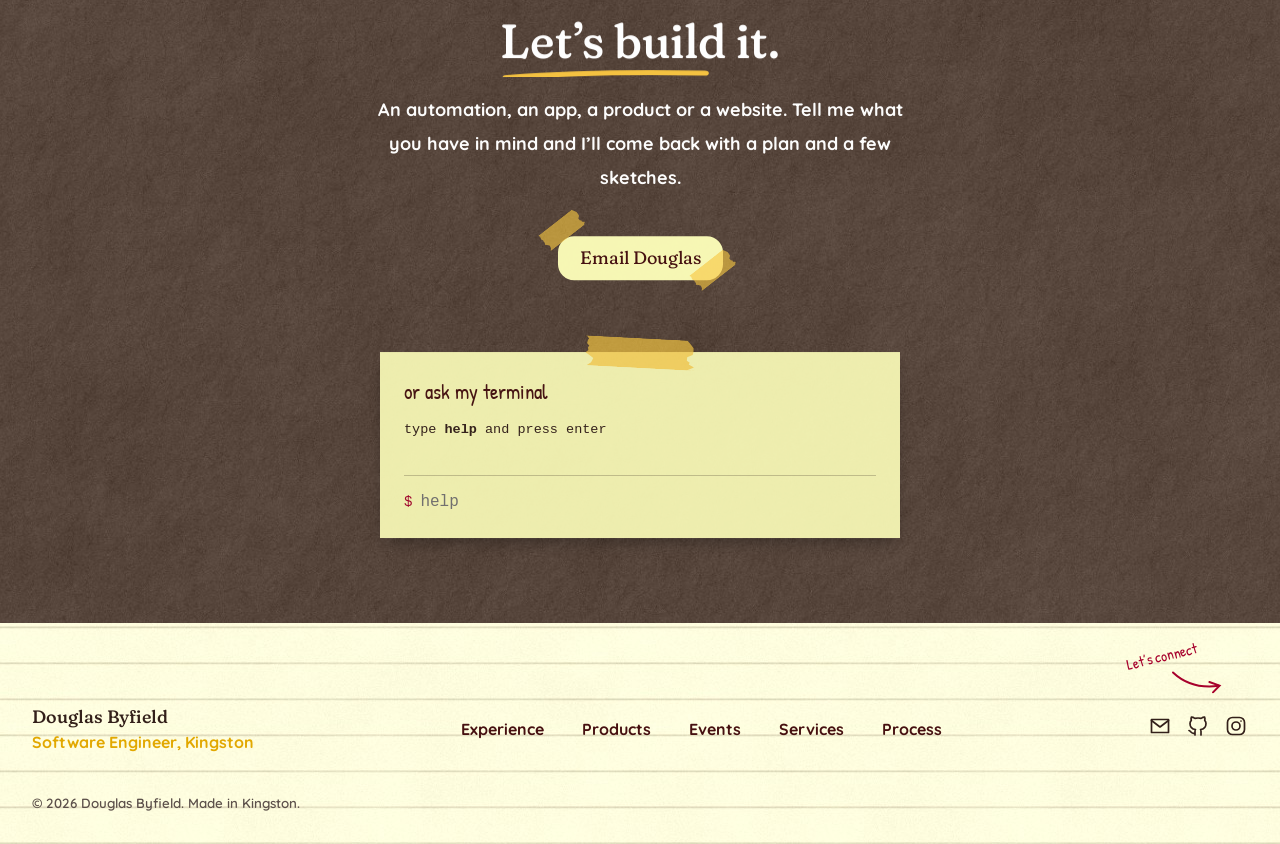
==== commit beaedef3: "Add Reel Port and Lumen Bay to event builds Two new concept builds hosted under /builds: - Reel Port" ====
--- a/index.html
+++ b/index.html
@@ -181,7 +181,7 @@
   <div class="head rv">
     <h2>Event<br>builds</h2>
     <svg class="swipe" viewBox="0 0 180 18" aria-hidden="true"><path d="M3 11 C 40 5, 110 4, 177 9" stroke-width="6"/></svg>
-    <p>Five concept sites for made up events, each with its own look and features that really work. Open one on your phone.</p>
+    <p>Seven concept sites for made up events, each with its own look and features that really work. Open one on your phone.</p>
   </div>
 
   <ol class="projects">
@@ -270,6 +270,40 @@
       <div class="art" aria-hidden="true">
         <span class="browser b2"><i><b></b><b></b><b></b></i><img src="/assets/images/work/first-light-desktop.jpg" alt=""></span>
         <span class="phone p1"><img src="/assets/images/work/first-light-mobile.jpg" alt=""><i class="glare"></i></span>
+      </div>
+    </li>
+    <li class="proj rv">
+      <div class="copy">
+        <span class="num">06</span>
+        <h3>Reel Port</h3>
+        <svg class="swipe title-swipe" viewBox="0 0 180 18" aria-hidden="true"><path d="M3 11 C 40 5, 110 4, 177 9" stroke-width="6"/></svg>
+        <p class="kind">Open air film festival, Port Antonio</p>
+        <p class="desc" data-desc="reel-port">A 3D inflatable screen that ripples in the sea breeze while the projector plays, a programme you can filter and star, a real seat map with live pricing and a watchlist that drops into your calendar.</p>
+        <p class="role-l">What it shows</p>
+        <p class="role">3D scene, seat map, calendar</p>
+        <a class="btn btn-dark taped" href="/builds/reel-port" target="_blank" rel="noopener">Open live site</a>
+      </div>
+      <p class="note hand">Watch the screen breathe<svg viewBox="0 0 70 46" fill="none" stroke="currentColor" stroke-width="2" stroke-linecap="round" aria-hidden="true"><path d="M4 4 C 10 26, 34 38, 62 40"/><path d="M52 32 L 63 40 L 51 45"/></svg></p>
+      <div class="art" aria-hidden="true">
+        <span class="browser b2"><i><b></b><b></b><b></b></i><img src="/assets/images/work/reel-port-desktop.jpg" alt=""></span>
+        <span class="phone p1"><img src="/assets/images/work/reel-port-mobile.jpg" alt=""><i class="glare"></i></span>
+      </div>
+    </li>
+    <li class="proj rv">
+      <div class="copy">
+        <span class="num">07</span>
+        <h3>Lumen Bay</h3>
+        <svg class="swipe title-swipe" viewBox="0 0 180 18" aria-hidden="true"><path d="M3 11 C 40 5, 110 4, 177 9" stroke-width="6"/></svg>
+        <p class="kind">New Year's Eve drone show, Ocho Rios</p>
+        <p class="desc" data-desc="lumen-bay">Eight hundred 3D drones fly between formations as you scroll, from a sphere to the whole island to 2027, scatter away from your cursor and spell out any message you type.</p>
+        <p class="role-l">What it shows</p>
+        <p class="role">3D motion, scroll story, booking</p>
+        <a class="btn btn-dark taped" href="/builds/lumen-bay" target="_blank" rel="noopener">Open live site</a>
+      </div>
+      <p class="note hand">Type a word, they fly it<svg viewBox="0 0 70 46" fill="none" stroke="currentColor" stroke-width="2" stroke-linecap="round" aria-hidden="true"><path d="M4 4 C 10 26, 34 38, 62 40"/><path d="M52 32 L 63 40 L 51 45"/></svg></p>
+      <div class="art" aria-hidden="true">
+        <span class="browser b2"><i><b></b><b></b><b></b></i><img src="/assets/images/work/lumen-bay-desktop.jpg" alt=""></span>
+        <span class="phone p1"><img src="/assets/images/work/lumen-bay-mobile.jpg" alt=""><i class="glare"></i></span>
       </div>
     </li>
   </ol>
